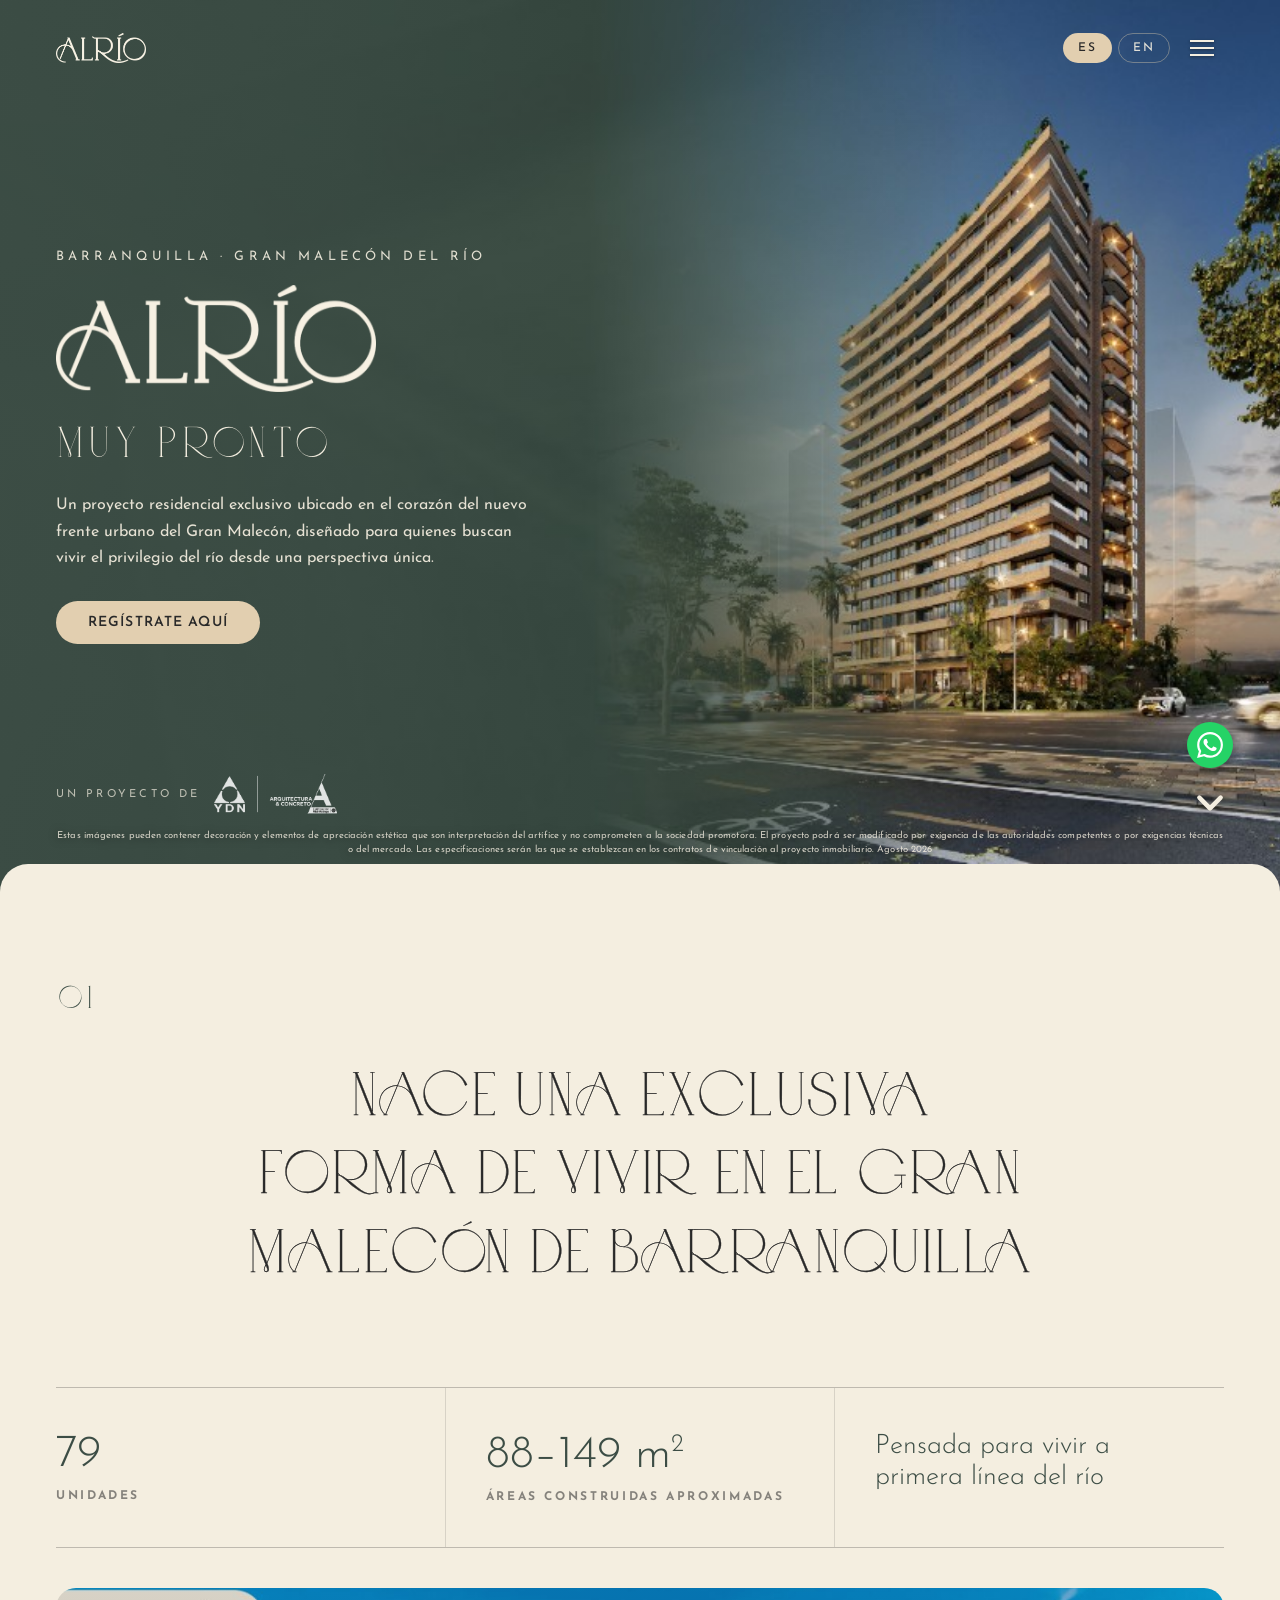
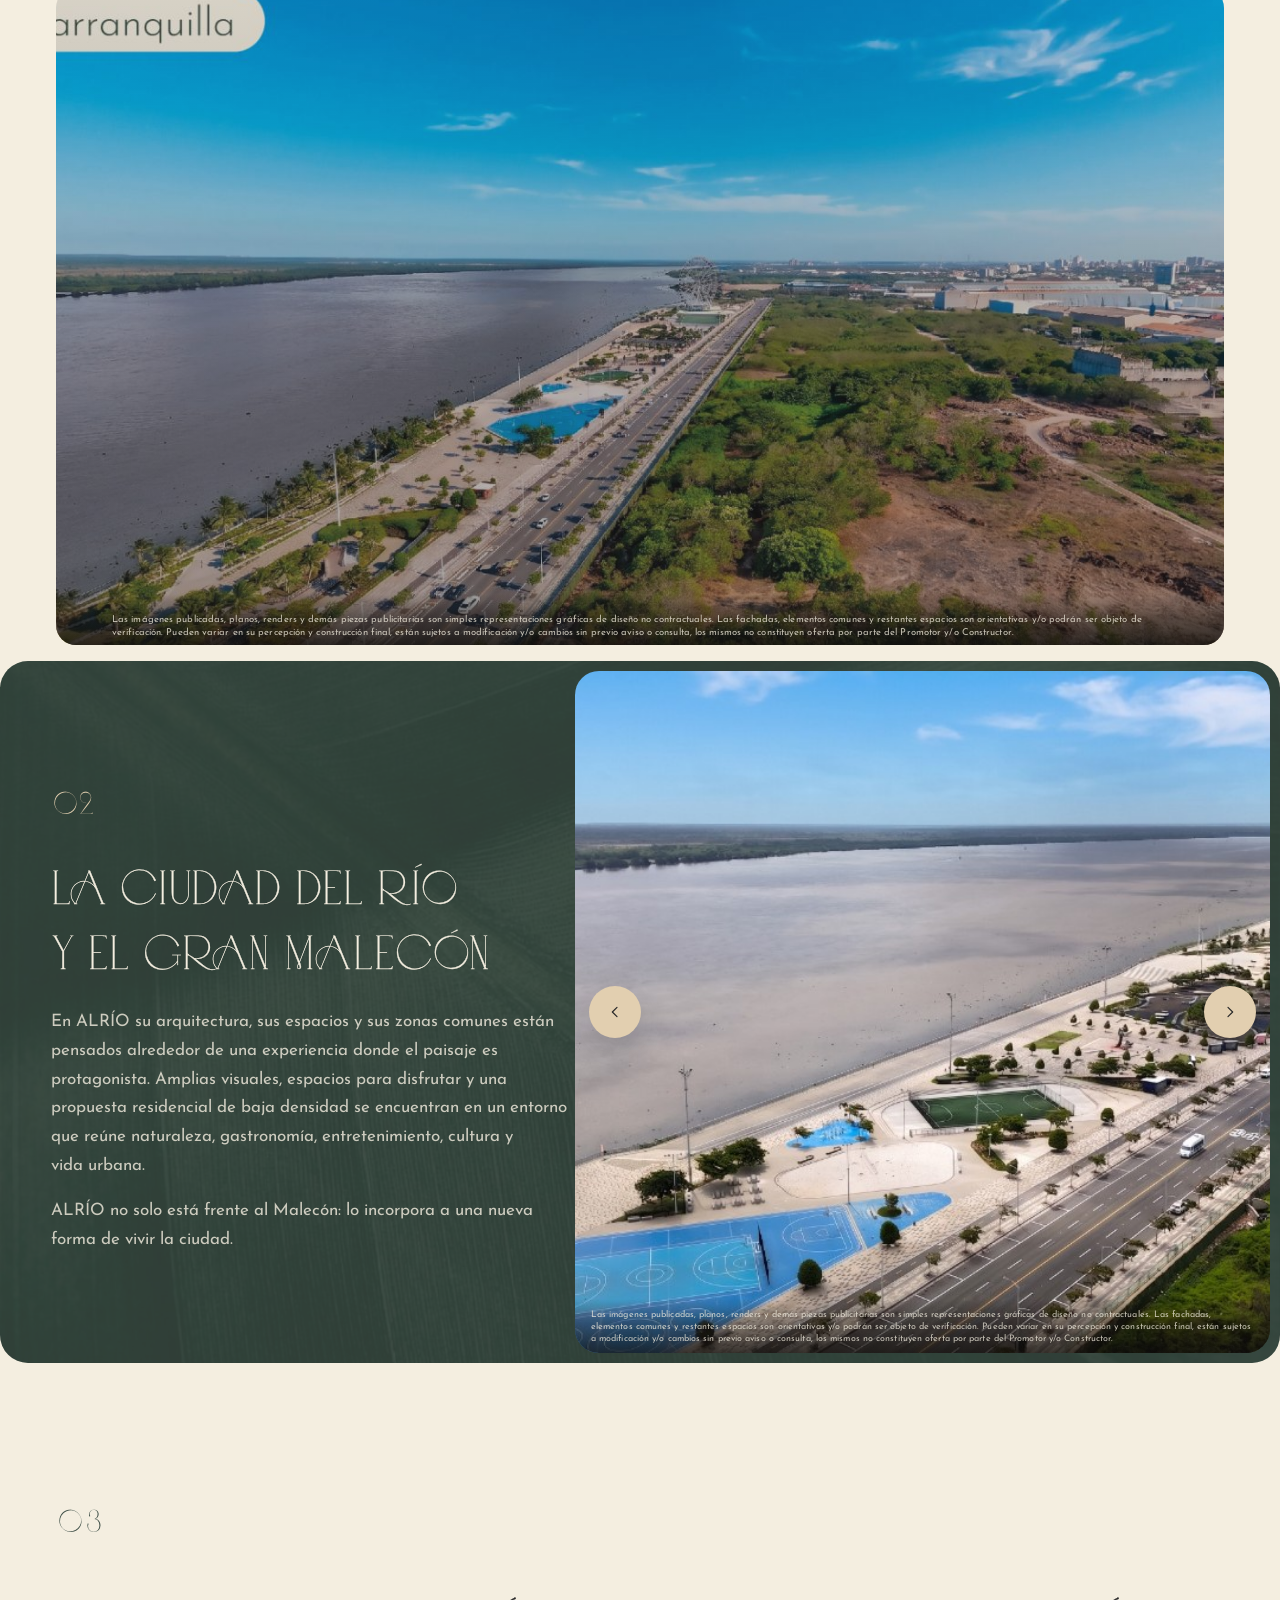
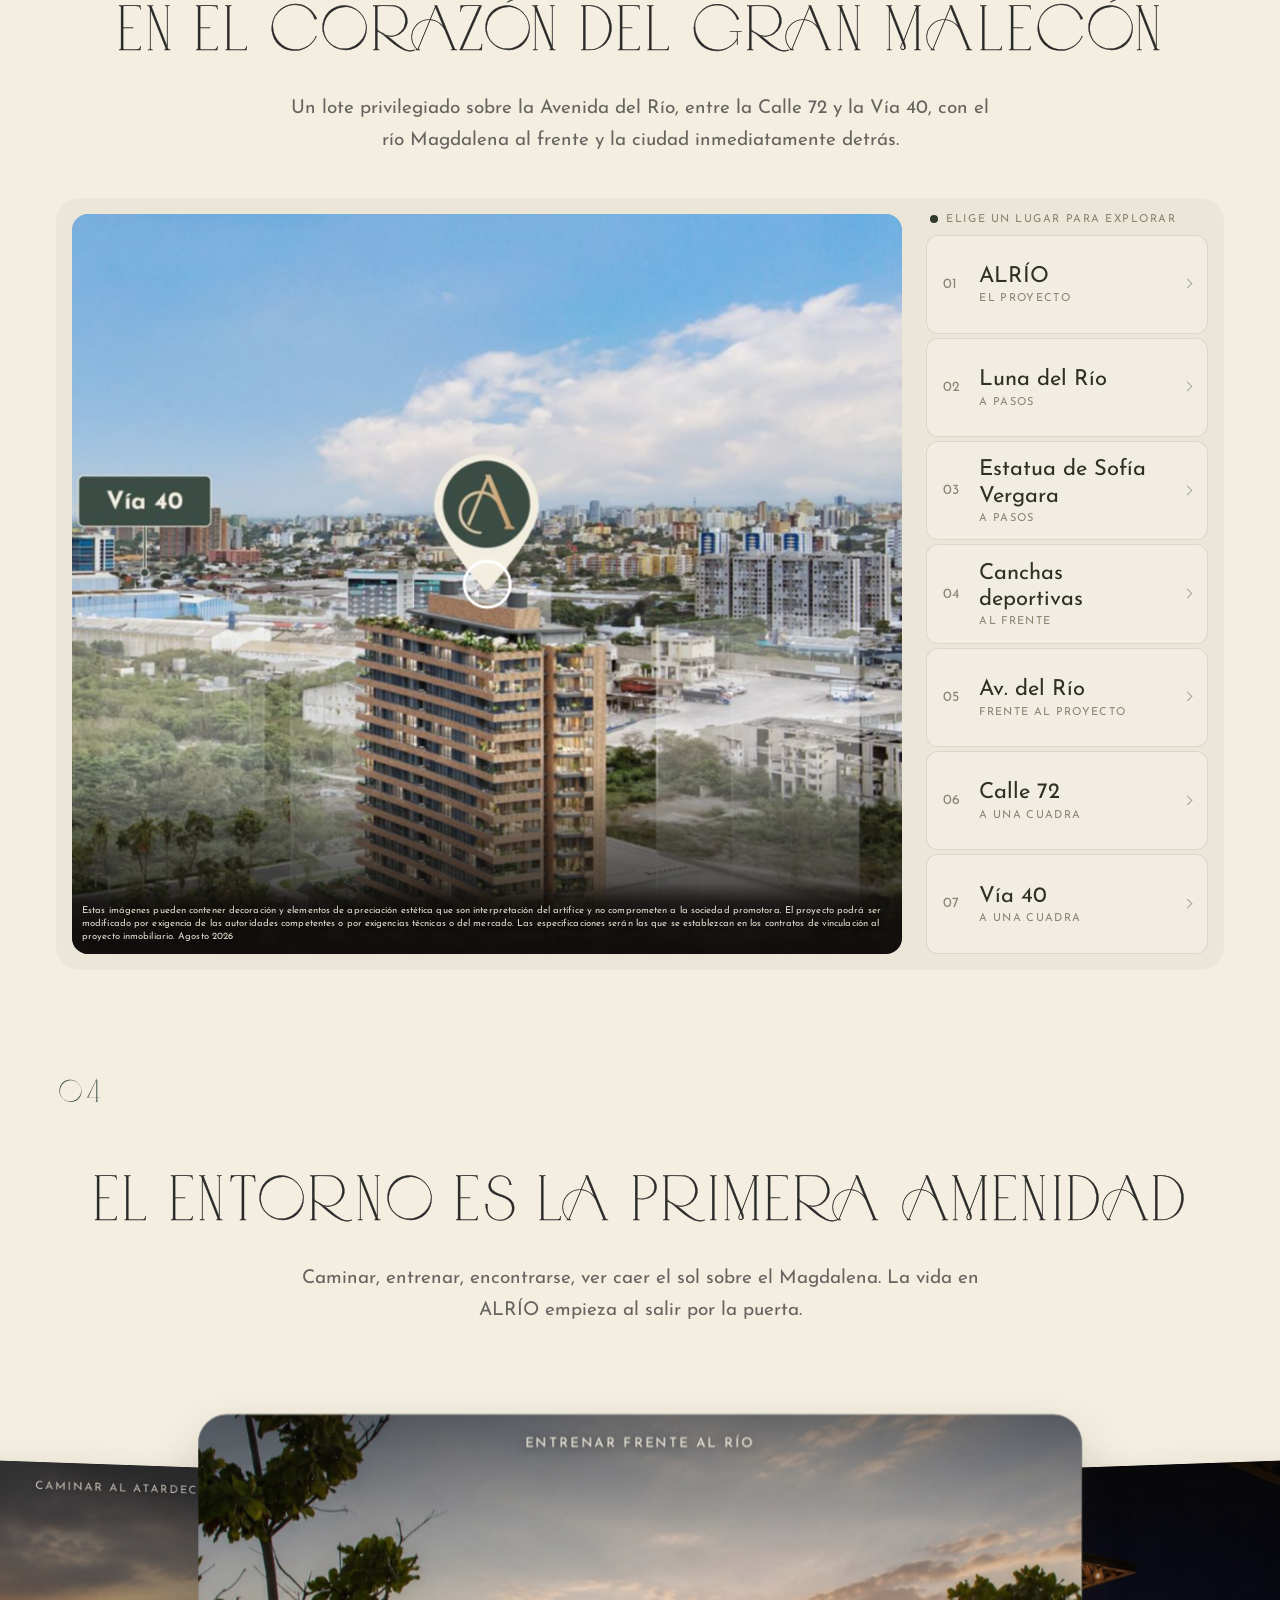
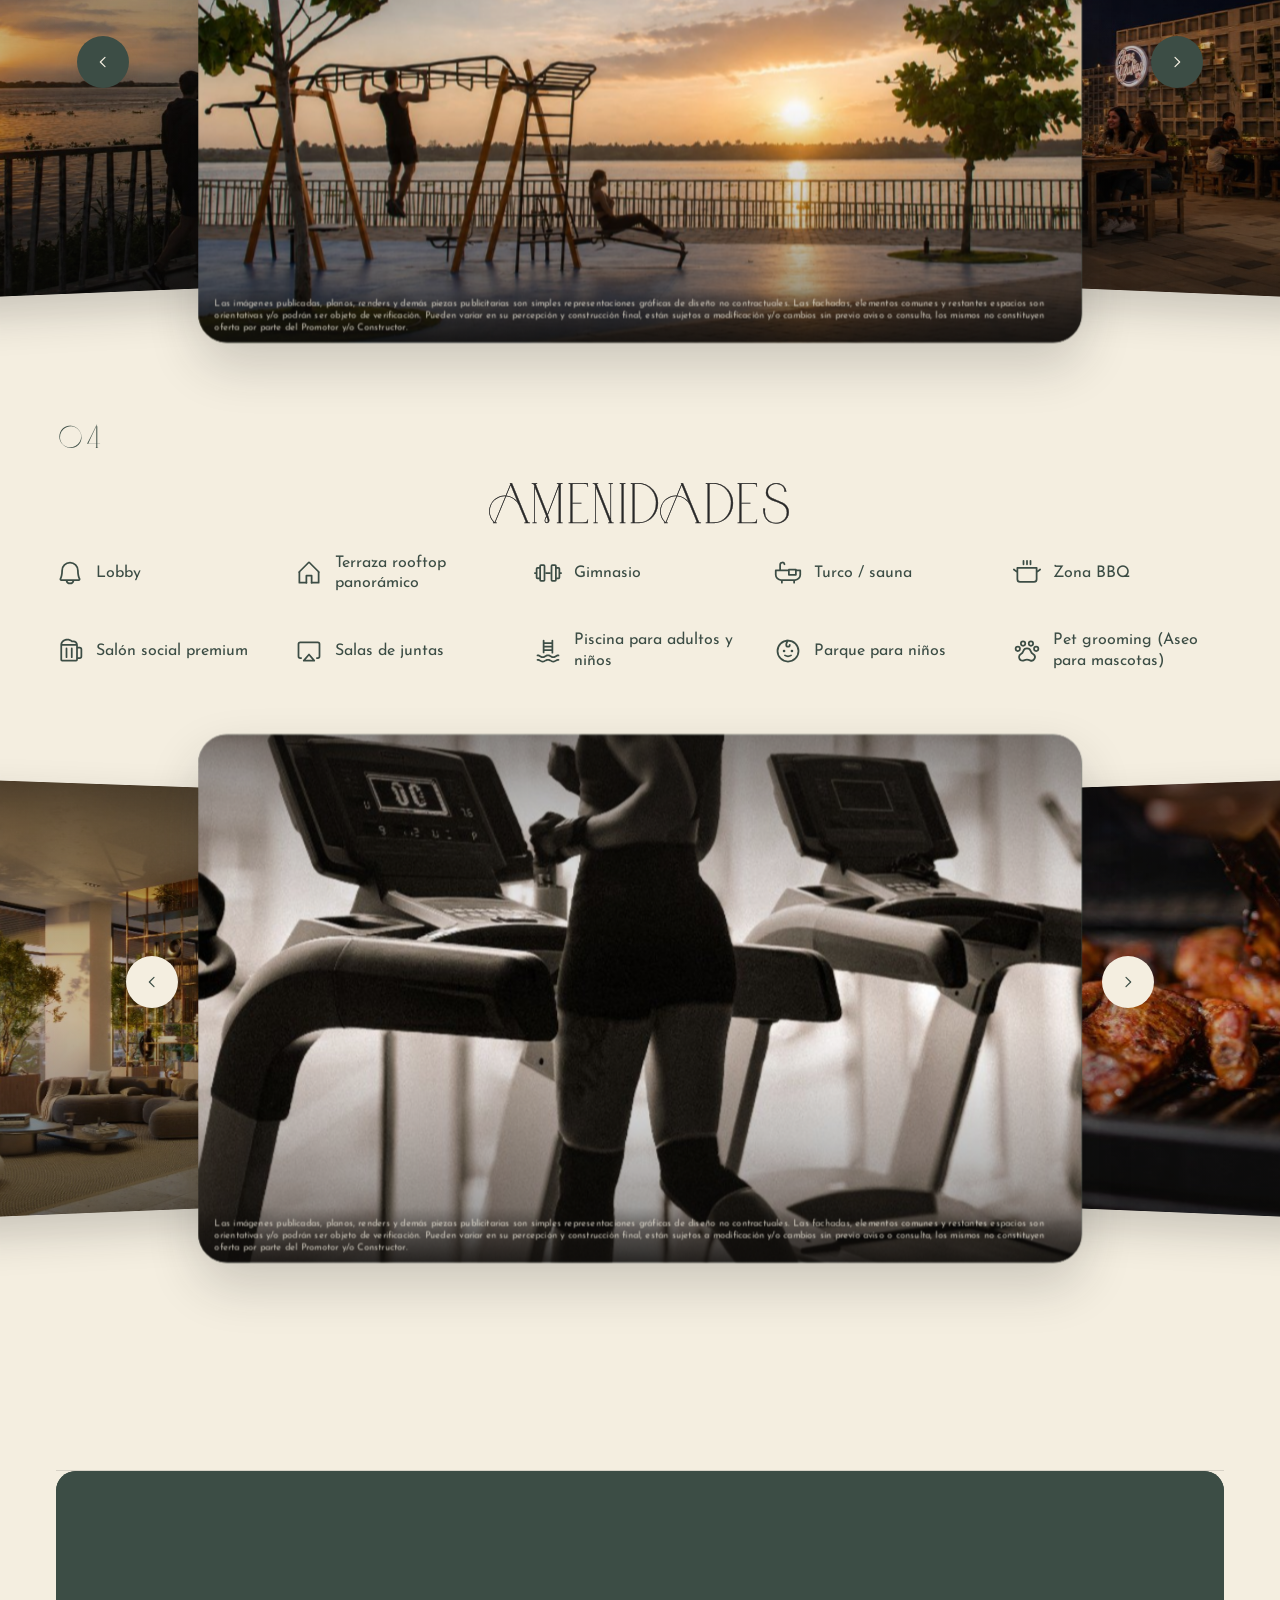
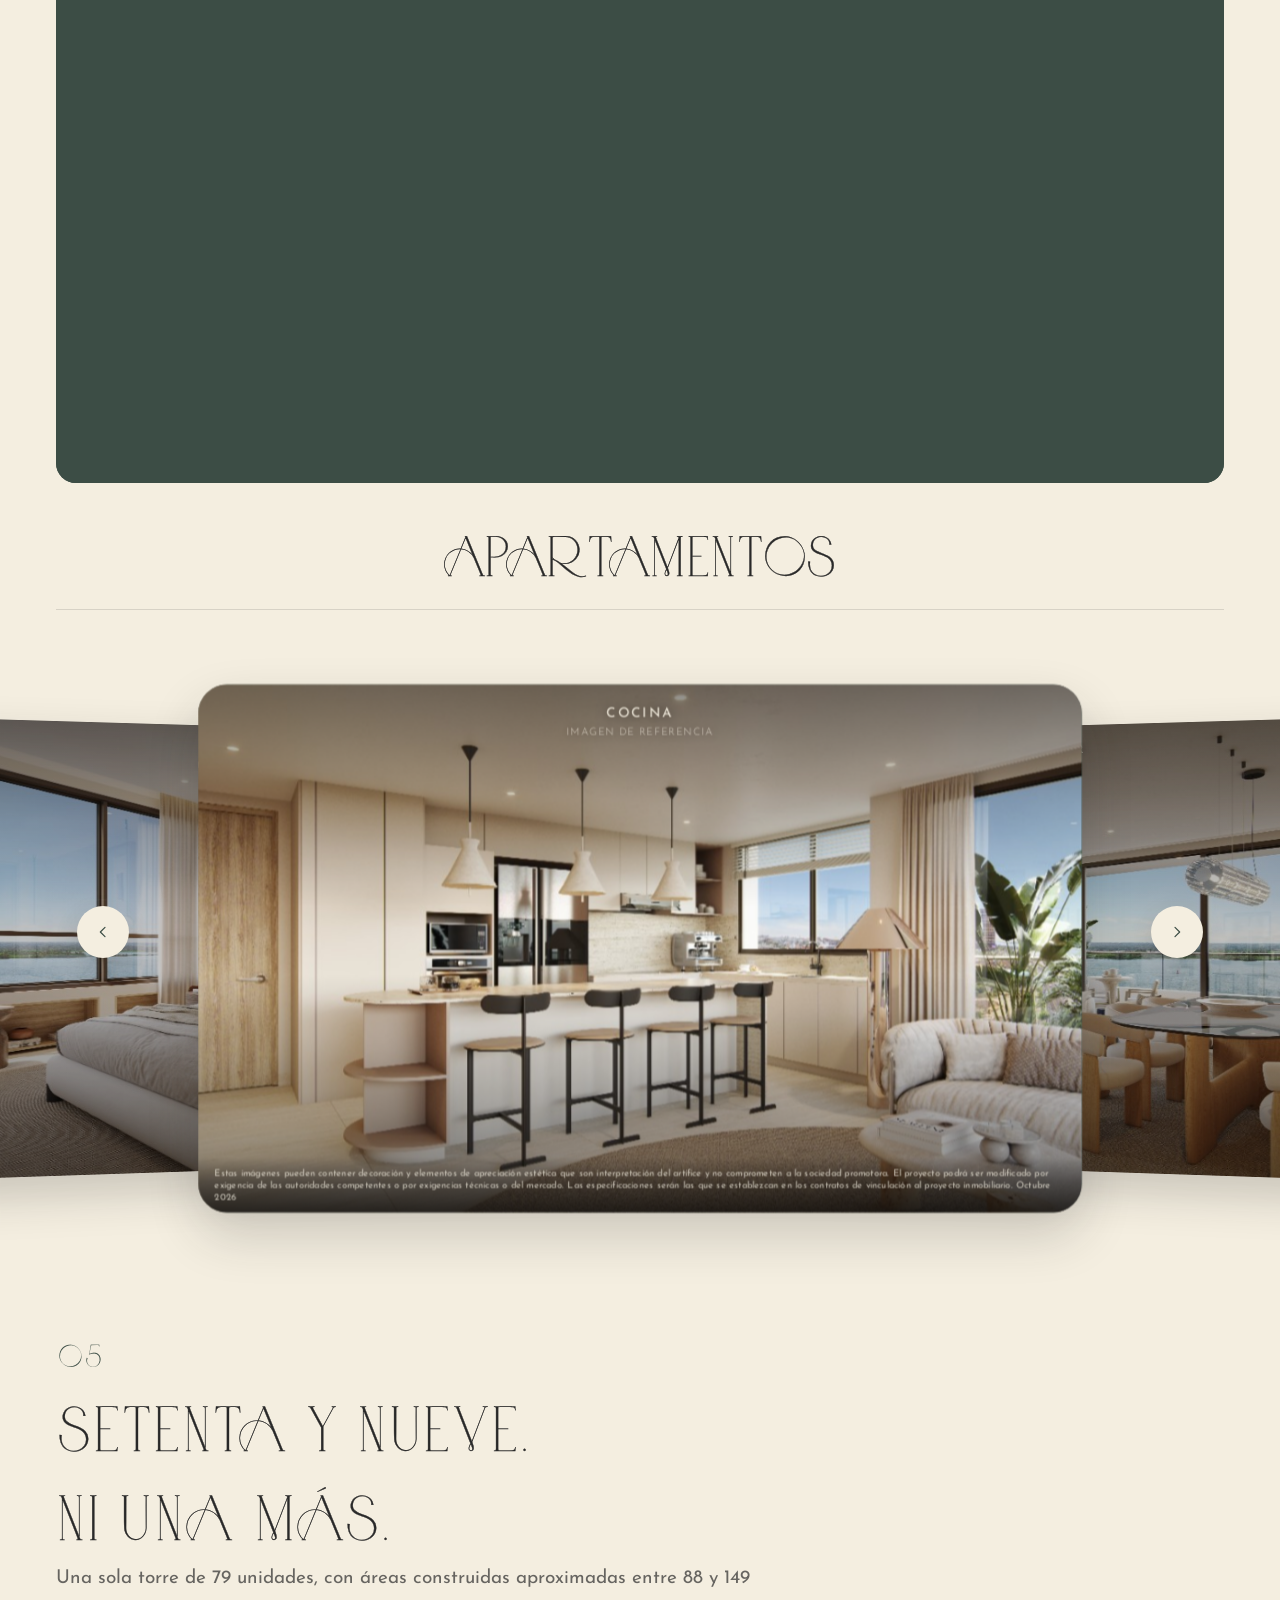
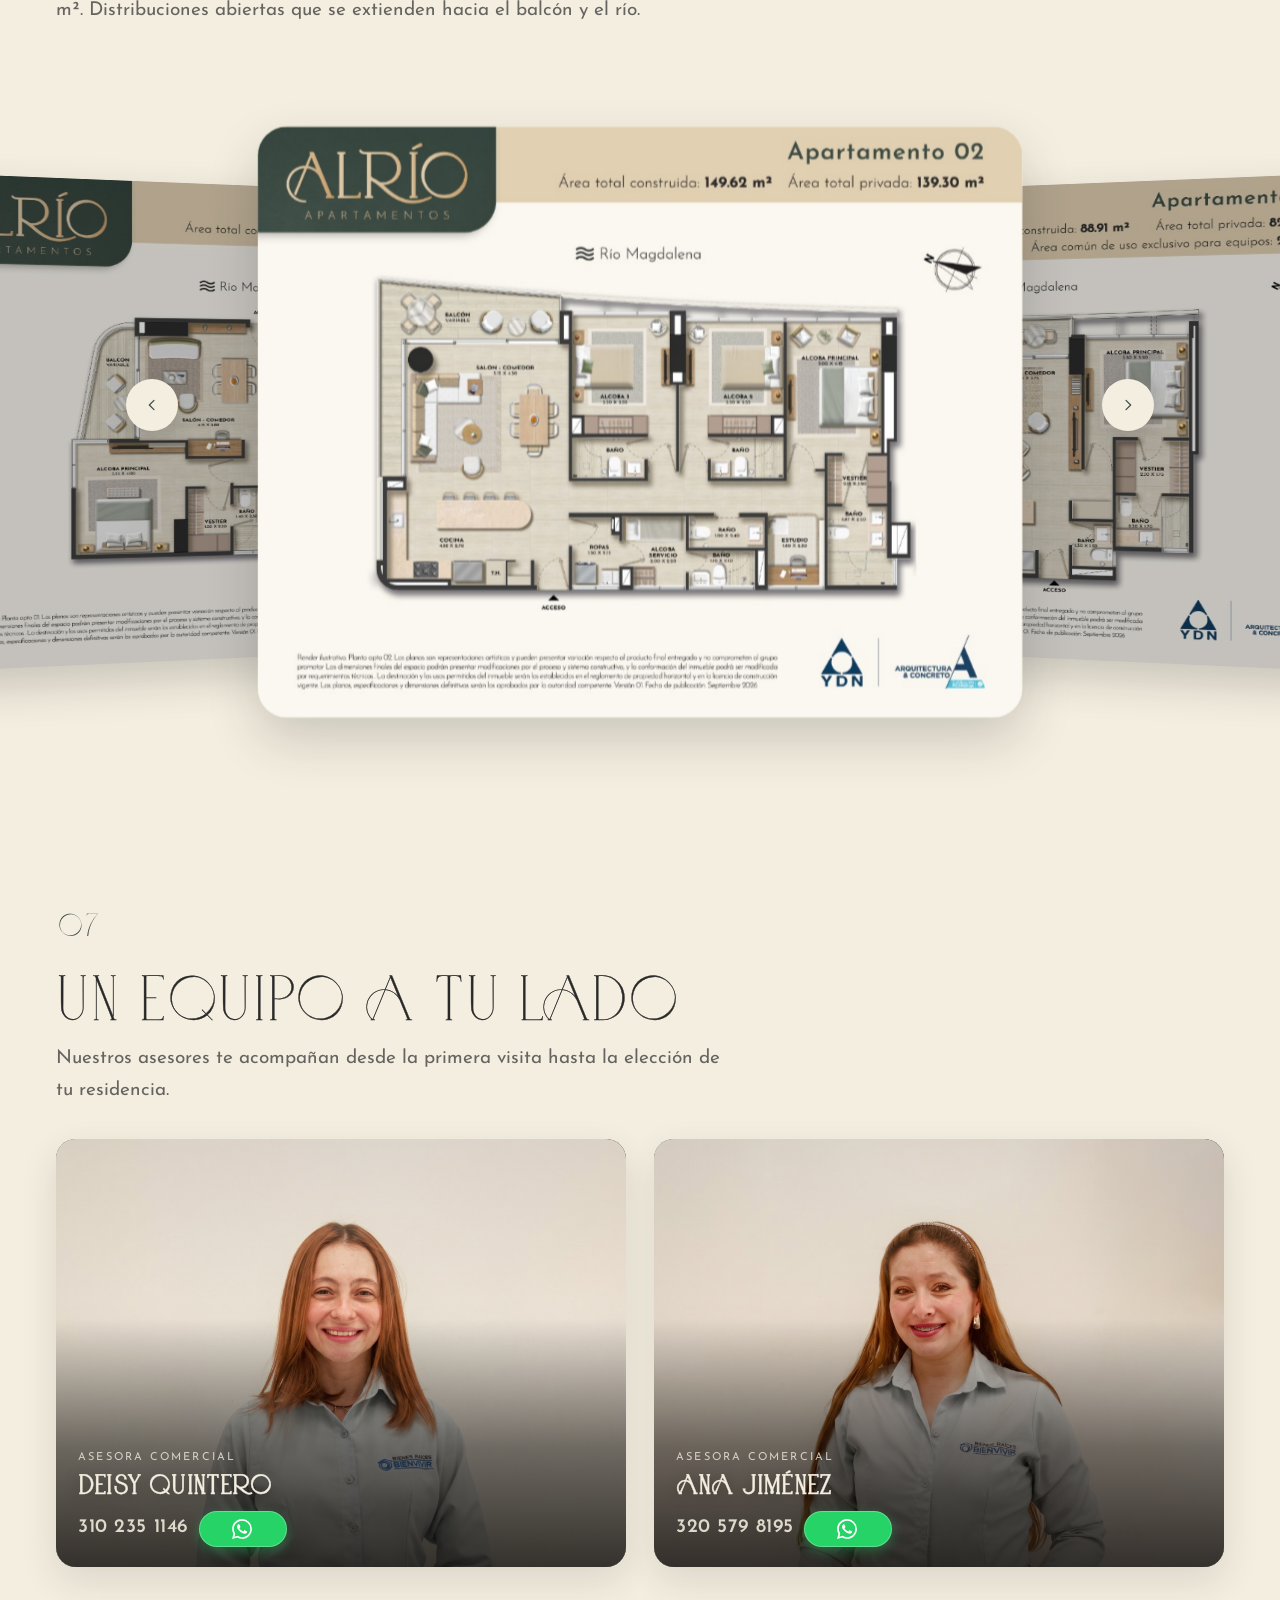
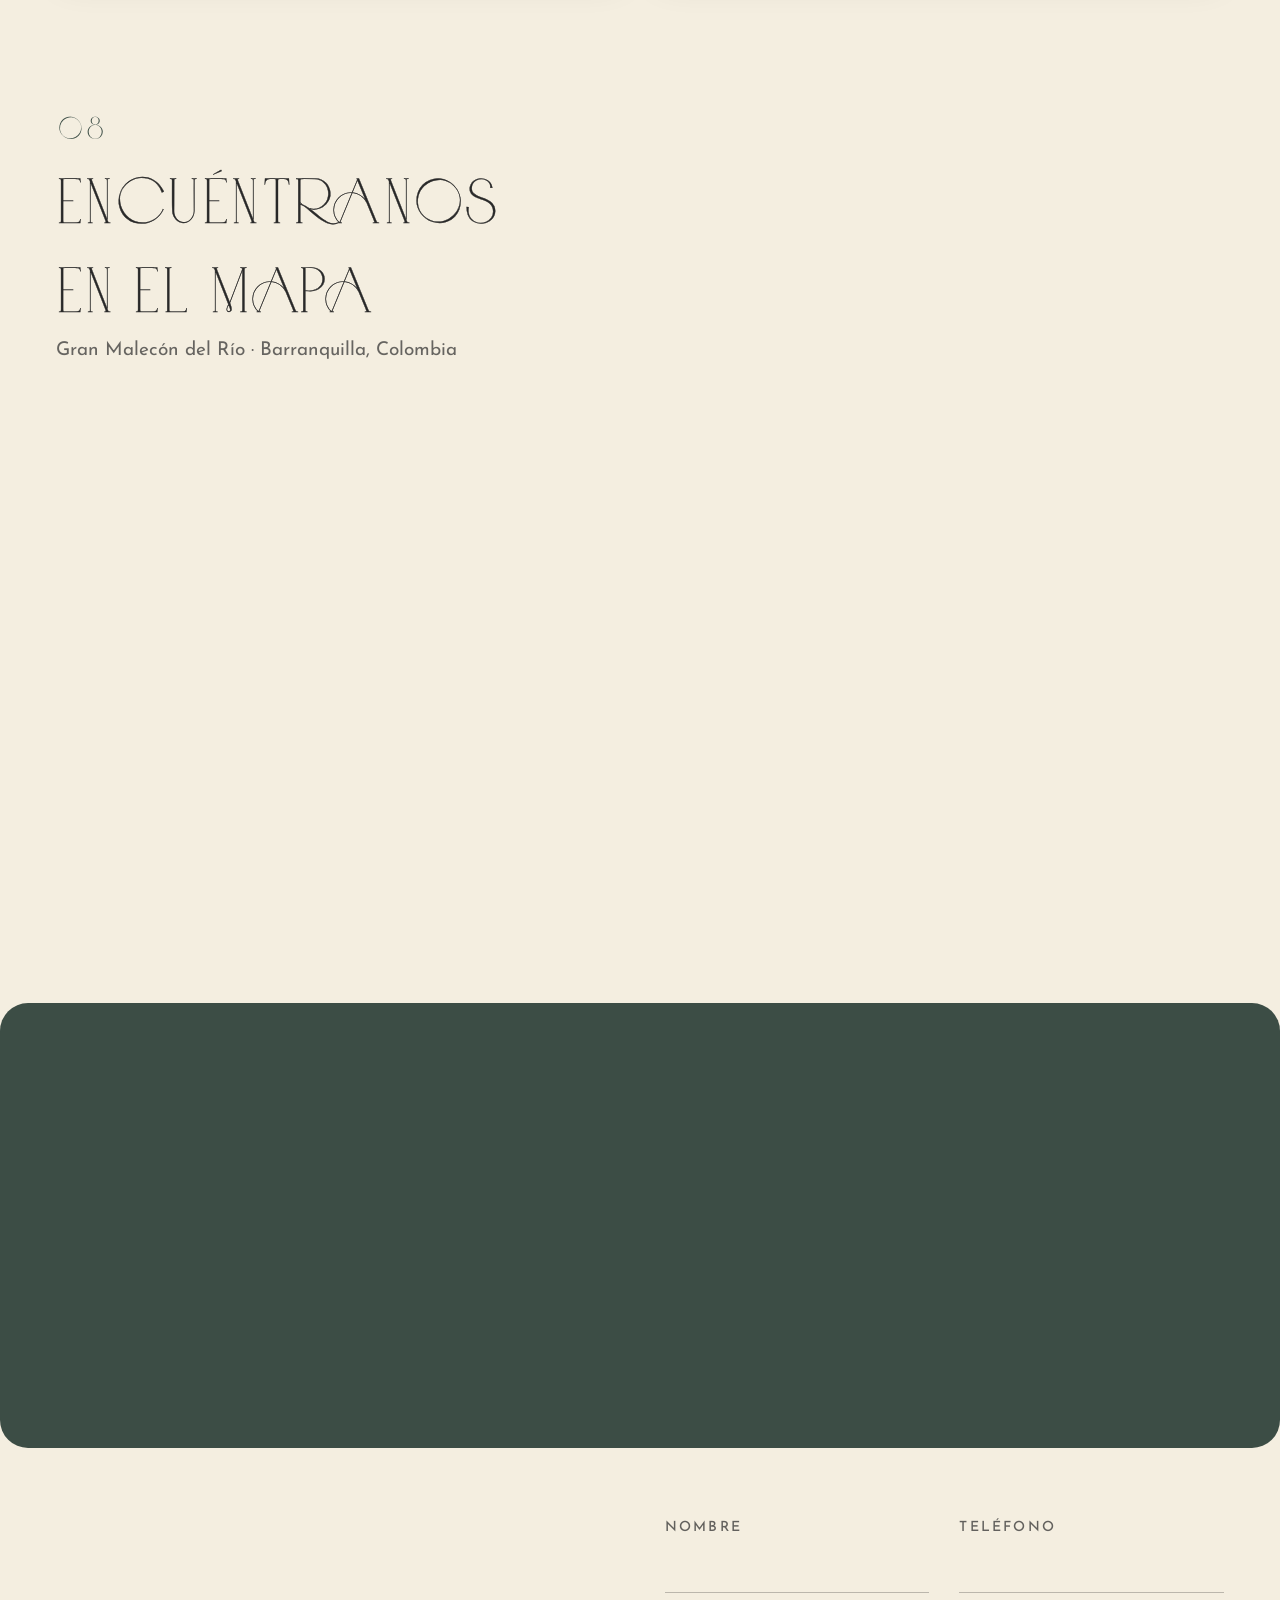
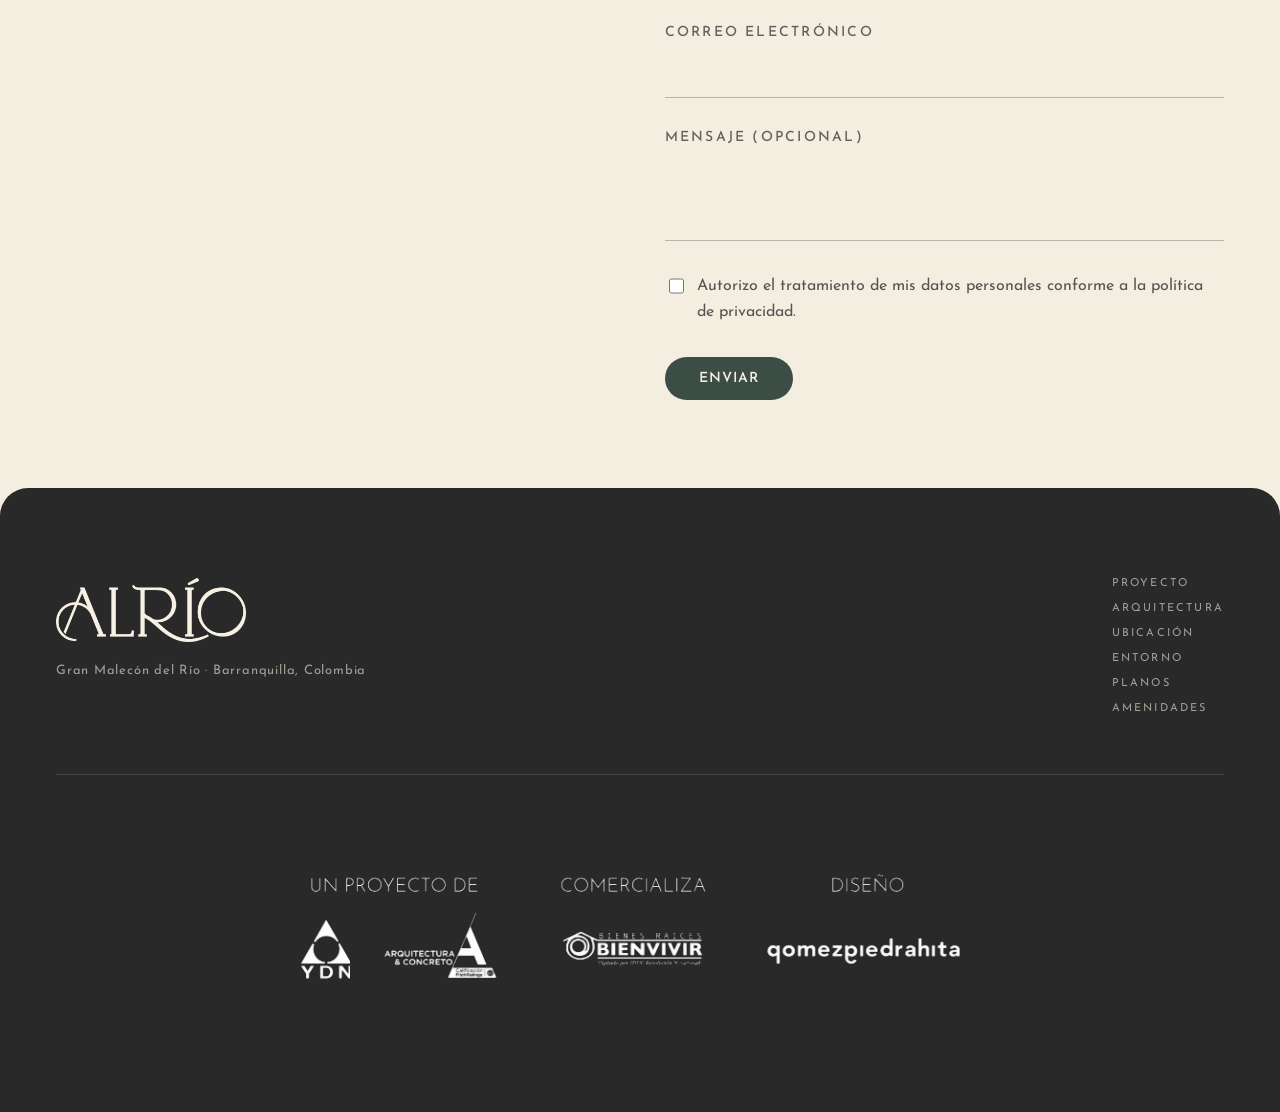
==== index.html @ 9eedd4e2 "ajustes 28.3" ====
<!DOCTYPE html>
<html lang="es">
<head>
  <meta charset="utf-8">
  <meta name="viewport" content="width=device-width, initial-scale=1">
  <title>ALRÍO — Gran Malecón del Río, Barranquilla</title>
  <meta name="description" content="ALRÍO — proyecto residencial exclusivo frente al Gran Malecón del Río, Barranquilla. 79 unidades entre 88 y 149 m².">
  <link rel="icon" href="assets/favicon.png">
  <link rel="preload" as="image" href="assets/ext-hero-pc.jpg" media="(min-width: 681px)" fetchpriority="high">
  <link rel="preload" as="image" href="assets/ext-hero.jpg" media="(max-width: 680px)" fetchpriority="high">
  <link rel="preconnect" href="https://fonts.googleapis.com">
  <link rel="preconnect" href="https://fonts.gstatic.com" crossorigin>
  <link rel="stylesheet" href="https://fonts.googleapis.com/css2?family=Josefin+Sans:ital,wght@0,300;0,400;0,500;0,600;0,700;1,300&display=swap">
  <link rel="stylesheet" href="css/base.css">
  <link rel="stylesheet" href="css/nav.css">
  <link rel="stylesheet" href="css/hero.css">
  <link rel="stylesheet" href="css/sections.css">
  <link rel="stylesheet" href="css/footer.css">
  <link rel="stylesheet" href="css/extras.css">
  <link rel="stylesheet" href="css/responsive.css">
  <link rel="stylesheet" href="css/ubicacion.css">
</head>
<body class="alrio" data-lang="es">

<a class="al-skip" href="#proyecto">Ir al contenido</a>

<header class="al-nav" id="al-nav">
	<a class="al-brand" href="#top" aria-label="ALRÍO">
		<img class="al-logo-light" src="assets/logo-bone.png" alt="ALRÍO">
		<img class="al-logo-dark" src="assets/logo-green.png" alt="">
	</a>

	<nav class="al-navlinks" aria-label="Navegación principal">
		<a href="#proyecto" data-en="Project">Proyecto</a>
		<a href="#arquitectura" data-en="Architecture">Arquitectura</a>
		<a href="#ubicacion" data-en="Location">Ubicación</a>
		<a href="#entorno" data-en="Lifestyle">Entorno</a>
		<a href="#planos" data-en="Floor plans">Planos</a>
		<a href="#amenidades" data-en="Amenities">Amenidades</a>
		<a href="#asesores" data-en="Advisors">Asesores</a>
		<a href="#contacto" data-en="Contact us">Contáctanos</a>
	</nav>

	<div class="al-lang" id="al-lang">
		<button type="button" class="al-lang-btn" id="al-lang-btn" aria-label="Idioma" aria-expanded="false" aria-haspopup="true">
			<svg viewBox="0 0 24 24" fill="currentColor" aria-hidden="true">
				<path d="M12.87 15.07 10.33 12.56l.03-.03A17.52 17.52 0 0 0 14.07 6H17V4h-7V2H8v2H1v2h11.17C11.5 7.92 10.44 9.75 9 11.35 8.07 10.32 7.3 9.19 6.69 8h-2c.73 1.63 1.73 3.17 2.98 4.56l-5.09 5.02L4 19l5-5 3.11 3.11.76-2.04ZM18.5 10h-2L12 22h2l1.12-3h4.75L21 22h2l-4.5-12Zm-2.62 7 1.62-4.33L19.12 17h-3.24Z"/>
			</svg>
		</button>
		<div class="al-lang-menu" role="menu">
			<button type="button" class="al-pill" data-lang="es" role="menuitem">ES</button>
			<button type="button" class="al-pill" data-lang="en" role="menuitem">EN</button>
		</div>
	</div>

	<button type="button" class="al-burger" id="al-burger" aria-label="Menú" aria-expanded="false">
		<span></span><span></span><span></span>
	</button>
</header>
<button type="button" class="al-nav-peek" id="al-nav-peek" aria-label="Mostrar barra">
	<svg viewBox="0 0 24 24" fill="none" stroke="currentColor" stroke-width="1.7" stroke-linecap="round" stroke-linejoin="round" aria-hidden="true">
		<path d="M2 12s3.6-7 10-7 10 7 10 7-3.6 7-10 7S2 12 2 12Z"/>
		<circle cx="12" cy="12" r="3"/>
	</svg>
</button>

<div class="al-drawer" id="al-drawer">
	<div class="al-drawer-top">
		<img src="assets/logo-bone.png" alt="ALRÍO">
		<button type="button" class="al-drawer-close" id="al-drawer-close" aria-label="Cerrar">&times;</button>
	</div>
	<nav aria-label="Navegación móvil">
		<a href="#proyecto" data-en="Project">Proyecto</a>
		<a href="#arquitectura" data-en="Architecture">Arquitectura</a>
		<a href="#ubicacion" data-en="Location">Ubicación</a>
		<a href="#entorno" data-en="Lifestyle">Entorno</a>
		<a href="#planos" data-en="Floor plans">Planos</a>
		<a href="#amenidades" data-en="Amenities">Amenidades</a>
		<a href="#asesores" data-en="Advisors">Asesores</a>
		<a href="#contacto" data-en="Contact">Contacto</a>
	</nav>
	<div class="al-drawer-foot">
		<span data-en="A project by">Un proyecto de</span>
		<img src="assets/partners-neg.png" alt="YDN · Arquitectura &amp; Concreto">
	</div>
</div>

<!-- PORTADA (la otra versión está en lanzamiento.html — portada de lanzamiento) -->
<!-- PORTADA · PRE-LANZAMIENTO -->
<section class="al-hero" id="top">
	<img class="al-hero-img al-hero-img--pc" src="assets/ext-hero-pc.jpg" alt="ALRÍO — render del proyecto" width="2560" height="1440" fetchpriority="high" decoding="sync">
	<img class="al-hero-img al-hero-img--mob" src="assets/ext-hero.jpg" alt="ALRÍO — render del proyecto" width="2048" height="2560" decoding="async">
	<div class="al-hero-veil"></div>
	<div class="al-hero-in">
		<div class="al-hero-body">
			<span class="al-kicker" data-en="Barranquilla · Gran Malecón del Río">Barranquilla · Gran Malecón del Río</span>
			<img class="al-hero-logo" src="assets/logo-bone.png" alt="ALRÍO">
			<h1 data-en="Coming soon">Muy pronto</h1>
			<p data-en="An exclusive residential project at the heart of the Gran Malecón's new urban waterfront, designed for those who seek to live the privilege of the river from a unique perspective.">Un proyecto residencial exclusivo ubicado en el corazón del nuevo frente urbano del Gran Malecón, diseñado para quienes buscan vivir el privilegio del río desde una perspectiva única.</p>
			<div class="al-btn-row">
				<a class="al-btn" href="https://share.hsforms.com/1Gtbn-f_0RCiwjNTR8z41AA560hs" target="_blank" rel="noopener" data-en="Register here">Regístrate aquí</a>
			</div>
		</div>
		<div class="al-hero-foot">
			<div class="al-by">
				<span data-en="A project by">Un proyecto de</span>
				<img src="assets/partners-neg.png" alt="YDN · Arquitectura &amp; Concreto">
			</div>
			<a class="al-scroll-hint" href="#proyecto" aria-label="Desliza">
				<svg class="al-scroll-chevs" viewBox="0 0 32 20" aria-hidden="true">
					<path d="M6 5 L16 15 L26 5"/>
				</svg>
			</a>
		</div>
	</div>
</section>

<!-- 01 · EL PROYECTO -->
<section class="al-sec" id="proyecto">
	<div class="al-wrap">
		<div class="al-proj-head" data-reveal>
			<div class="al-eyebrow">
				<span class="al-num">01</span>
				<span class="al-lbl" data-en="The project">El proyecto</span>
			</div>
			<h2 class="al-h2 al-h2-proj" data-en="A new exclusive way of living is born on Barranquilla's Gran Malecón">Nace una exclusiva forma de vivir en el Gran Malecón de Barranquilla</h2>
		</div>

		<div class="al-stats" data-reveal>
			<div>
				<span class="al-stat-n">79</span>
				<span class="al-stat-l" data-en="Residences only">Unidades</span>
			</div>
			<div>
				<span class="al-stat-n">88–149 m<sup>2</sup></span>
				<span class="al-stat-l" data-en="Approximate built areas">Áreas construidas aproximadas</span>
			</div>
			<div>
				<span class="al-stat-n al-stat-phrase" data-en="Designed to live on the riverfront">Pensada para vivir a primera línea del río</span>
			</div>
		</div>
	</div>
</section>

<!-- BANDA · AÉREA -->
<section class="al-bleed" data-reveal>
	<video class="al-bleed-video" autoplay muted loop playsinline preload="auto" poster="assets/malecon-aerial.jpg">
		<source src="assets/atardecer.mp4" type="video/mp4">
	</video>
	<div class="al-bleed-veil"></div>
</section>
 
<!-- 02 · ARQUITECTURA -->
<section class="al-sec al-sec-green al-sec-leaf" id="arquitectura">
	<img class="al-bg" loading="lazy" src="assets/leaf.jpg" alt="" aria-hidden="true">
	<div class="al-wrap al-arch">
		<div class="al-col" data-reveal>
			<div class="al-eyebrow">
				<span class="al-num">02</span>
				<span class="al-lbl" data-en="Architecture">Arquitectura</span>
			</div>
			<h2 class="al-h2 al-h2-upper" data-en="The river city and the Gran Malecón">La ciudad del río y el Gran Malecón</h2>
			<div class="al-copy">
				<p class="al-p" data-en="At ALRÍO, its architecture, spaces and common areas are conceived around an experience where the landscape takes center stage. Broad views, spaces to enjoy and a low-density residential proposal come together in a setting that brings together nature, gastronomy, entertainment, culture and urban life.">En ALRÍO su arquitectura, sus espacios y sus zonas comunes están pensados alrededor de una experiencia donde el paisaje es protagonista. Amplias visuales, espacios para disfrutar y una propuesta residencial de baja densidad se encuentran en un entorno que reúne naturaleza, gastronomía, entretenimiento, cultura y vida urbana.</p>
				<p class="al-p" data-en="ALRÍO is not only facing the Malecón: it incorporates it into a new way of living the city.">ALRÍO no solo está frente al Malecón: lo incorpora a una nueva forma de vivir la ciudad.</p>
			</div>
		</div>
		<div class="al-arch-carousel" data-arch-slide data-reveal>
			<div class="al-arch-stage">
				<figure class="is-on" data-lb="assets/EXT_01_R4.jpg.jpeg" data-legal="building">
					<img loading="lazy" src="assets/EXT_01_R4.jpg.jpeg" alt="Exterior ALRÍO">
				</figure>
				<figure data-lb="assets/malecon-aerea-dia.jpg" data-legal="entorno">
					<img loading="lazy" src="assets/malecon-aerea-dia.jpg" alt="Vista aérea del Gran Malecón">
				</figure>
				<figure data-lb="assets/malecon-noche.jpg" data-legal="entorno">
					<img loading="lazy" src="assets/malecon-noche.jpg" alt="Gran Malecón de noche">
				</figure>
				<figure data-lb="assets/life-dining.jpg" data-legal="entorno">
					<img loading="lazy" src="assets/life-dining.jpg" alt="Gastronomía en el Malecón">
				</figure>
			</div>
			<button type="button" class="al-cover-nav al-cover-prev" aria-label="Anterior">
				<svg viewBox="0 0 24 24" aria-hidden="true"><path d="M15 5 L8 12 L15 19" fill="none" stroke="currentColor" stroke-width="1.8" stroke-linecap="round" stroke-linejoin="round"/></svg>
			</button>
			<button type="button" class="al-cover-nav al-cover-next" aria-label="Siguiente">
				<svg viewBox="0 0 24 24" aria-hidden="true"><path d="M9 5 L16 12 L9 19" fill="none" stroke="currentColor" stroke-width="1.8" stroke-linecap="round" stroke-linejoin="round"/></svg>
			</button>
		</div>
	</div>
</section>

<!-- 03 · UBICACIÓN -->
<section class="al-sec" id="ubicacion">
	<div class="al-wrap">
		<div class="al-duo al-duo-end" data-reveal>
			<div class="al-col">
				<div class="al-eyebrow">
					<span class="al-num">03</span>
					<span class="al-lbl" data-en="Location">Ubicación</span>
				</div>
				<h2 class="al-h2 al-h2-serif" data-en="At the heart of the Gran Malecón">En el corazón del Gran Malecón</h2>
			</div>
			<p class="al-p al-p-muted" data-en="A privileged lot on Avenida del Río, between Calle 72 and Vía 40, with the Magdalena river directly in front and the city immediately behind.">Un lote privilegiado sobre la Avenida del Río, entre la Calle 72 y la Vía 40, con el río Magdalena al frente y la ciudad inmediatamente detrás.</p>
		</div>
		<section class="ubic" aria-label="Qué hay cerca del proyecto">
			<div class="ubic__visor" id="visor">
				<div class="ubic__capa" id="capa">
					<img id="foto" src="assets/ubicacion-alrio.jpg" alt="Vista aérea del proyecto ALRÍO y su entorno">
					<div class="ubic__halo" id="halo"></div>
				</div>
			</div>
			<div class="ubic__nav">
				<button class="ubic__flecha" id="prev" aria-label="Lugar anterior">&#8249;</button>
				<div class="ubic__centro" id="centro" aria-live="polite">
					<p class="ubic__nombre" id="nombre"></p>
					<span class="ubic__dist" id="dist"></span>
				</div>
				<button class="ubic__flecha" id="next" aria-label="Lugar siguiente">&#8250;</button>
			</div>
			<div class="ubic__puntos" id="puntos"></div>
			<div class="ubic__side">
				<p class="ubic__hint" data-en="Click a place to explore">Elige un lugar para explorar</p>
				<ul class="ubic__lista" id="lista"></ul>
			</div>
		</section>
	</div>
</section>

<!-- 04 · ENTORNO -->
<section id="entorno" style="padding-bottom: 8px;">
	<div class="al-sec" style="padding-bottom: 28px;">
		<div class="al-wrap al-duo al-duo-end" data-reveal>
			<div class="al-col">
				<div class="al-eyebrow">
					<span class="al-num">04</span>
					<span class="al-lbl" data-en="Lifestyle">Entorno</span>
				</div>
				<h2 class="al-h2 al-h2-serif" data-en="The surroundings are the first amenity">El entorno es la primera amenidad</h2>
			</div>
			<p class="al-p al-p-muted" data-en="Walking, training, meeting, watching the sun set over the Magdalena. Life at ALRÍO begins the moment you step outside.">Caminar, entrenar, encontrarse, ver caer el sol sobre el Magdalena. La vida en ALRÍO empieza al salir por la puerta.</p>
		</div>
	</div>
	<div class="al-wrap">
		<div class="al-cover al-cover-life" data-coverflow>
			<button type="button" class="al-cover-nav al-cover-prev" aria-label="Anterior">
				<svg viewBox="0 0 24 24" aria-hidden="true"><path d="M15 5 L8 12 L15 19" fill="none" stroke="currentColor" stroke-width="1.8" stroke-linecap="round" stroke-linejoin="round"/></svg>
			</button>
			<div class="al-cover-stage">
				<figure class="al-cover-card" data-lb="assets/life-walk.jpg">
					<img loading="lazy" src="assets/life-walk.jpg" alt="">
					<figcaption>
						<span class="al-cover-name" data-en="Sunset walk · Gran Malecón">Caminar al atardecer · Gran Malecón</span>
						<span class="al-cover-ref" data-en="Reference image">Imagen de referencia</span>
					</figcaption>
				</figure>
				<figure class="al-cover-card" data-lb="assets/life-gym.jpg">
					<img loading="lazy" src="assets/life-gym.jpg" alt="">
					<figcaption>
						<span class="al-cover-name" data-en="Training facing the river">Entrenar frente al río</span>
						<span class="al-cover-ref" data-en="Reference image">Imagen de referencia</span>
					</figcaption>
				</figure>
				<figure class="al-cover-card" data-lb="assets/life-dining.jpg">
					<img loading="lazy" src="assets/life-dining.jpg" alt="">
					<figcaption>
						<span class="al-cover-name" data-en="Dining along the waterfront">Gastronomía a orillas del río</span>
						<span class="al-cover-ref" data-en="Reference image">Imagen de referencia</span>
					</figcaption>
				</figure>
				<figure class="al-cover-card" data-lb="assets/life-courts.jpg">
					<img loading="lazy" src="assets/life-courts.jpg" alt="">
					<figcaption>
						<span class="al-cover-name" data-en="Public sports courts">Canchas deportivas públicas</span>
						<span class="al-cover-ref" data-en="Reference image">Imagen de referencia</span>
					</figcaption>
				</figure>
				<figure class="al-cover-card" data-lb="assets/life-yoga.jpg">
					<img loading="lazy" src="assets/life-yoga.jpg" alt="">
					<figcaption>
						<span class="al-cover-name" data-en="Sunrise over the Magdalena">Amanecer sobre el Magdalena</span>
						<span class="al-cover-ref" data-en="Reference image">Imagen de referencia</span>
					</figcaption>
				</figure>
			</div>
			<button type="button" class="al-cover-nav al-cover-next" aria-label="Siguiente">
				<svg viewBox="0 0 24 24" aria-hidden="true"><path d="M9 5 L16 12 L9 19" fill="none" stroke="currentColor" stroke-width="1.8" stroke-linecap="round" stroke-linejoin="round"/></svg>
			</button>
		</div>
	</div>
</section>

<!-- 04 · AMENIDADES -->
<section class="al-sec al-sec-apart" id="amenidades">
	<div class="al-wrap">
		<div class="al-amen-sheet" data-reveal>
			<div class="al-eyebrow">
				<span class="al-num">04</span>
				<span class="al-lbl" data-en="Amenities">Amenidades</span>
			</div>
			<h2 class="al-h2 al-amen-title" data-en="Amenities">Amenidades</h2>
			<ul class="al-amen-grid">
				<li>
					<span class="al-amen-ico" aria-hidden="true">
						<svg class="al-ico al-ico-bell" viewBox="0 0 256 256" fill="currentColor">
							<g class="al-ico-shell">
								<path d="M221.8,175.94C216.25,166.38,208,139.33,208,104a80,80,0,1,0-160,0c0,35.34-8.26,62.38-13.81,71.94A16,16,0,0,0,48,200H208a16,16,0,0,0,13.8-24.06ZM48,184c7.7-13.24,16-43.92,16-80a64,64,0,1,1,128,0c0,36.05,8.28,66.73,16,80Z"/>
								<path class="al-ico-clapper" d="M88.81,200a40,40,0,0,0,78.38,0L150.62,200A24,24,0,0,1,105.38,200Z"/>
							</g>
						</svg>
					</span>
					<span data-en="Lobby">Lobby</span>
				</li>
				<li>
					<span class="al-amen-ico" aria-hidden="true">
						<svg class="al-ico al-ico-house" viewBox="0 0 256 256" fill="none" stroke="currentColor" stroke-width="16" stroke-linecap="round" stroke-linejoin="round">
							<path class="al-ico-roof" d="M216,120a8,8,0,0,0-2.34-5.66l-80-80a8,8,0,0,0-11.32,0l-80,80A8,8,0,0,0,40,120"/>
							<path d="M104,216h-64V120M152,216h64V120"/>
							<path class="al-ico-door" d="M104,216V152h48v64"/>
						</svg>
					</span>
					<span data-en="Panoramic rooftop terrace">Terraza rooftop panorámico</span>
				</li>
				<li>
					<span class="al-amen-ico" aria-hidden="true">
						<svg class="al-ico al-ico-barbell" viewBox="0 0 256 256" fill="currentColor">
							<path class="al-ico-plate al-ico-plate-l" fill-rule="evenodd" d="M88,48H64A16,16,0,0,0,48,64v8H32A16,16,0,0,0,16,88v32H8a8,8,0,0,0,0,16h8v32a16,16,0,0,0,16,16H48v8a16,16,0,0,0,16,16H88a16,16,0,0,0,16-16V64A16,16,0,0,0,88,48ZM32,88H48v80H32ZM64,64H88V192H64Z"/>
							<path class="al-ico-plate al-ico-plate-r" fill-rule="evenodd" d="M168,48h24a16,16,0,0,1,16,16v8h16a16,16,0,0,1,16,16v32h8a8,8,0,0,1,0,16h-8v32a16,16,0,0,1-16,16H208v8a16,16,0,0,1-16,16H168a16,16,0,0,1-16-16V64A16,16,0,0,1,168,48ZM224,88H208v80h16ZM192,64H168V192h24Z"/>
							<path class="al-ico-rod" d="M104,120C120,120,136,120,152,120L152,136C136,136,120,136,104,136Z"/>
						</svg>
					</span>
					<span data-en="Gym">Gimnasio</span>
				</li>
				<li>
					<span class="al-amen-ico" aria-hidden="true">
						<svg class="al-ico al-ico-bathtub" viewBox="0 0 256 256" fill="currentColor">
							<g class="al-ico-tub">
								<path d="M240,96H208a8,8,0,0,0-8-8H136a8,8,0,0,0-8,8H64V52A12,12,0,0,1,76,40a12.44,12.44,0,0,1,12.16,9.59,8,8,0,0,0,15.68-3.18A28.32,28.32,0,0,0,76,24,28,28,0,0,0,48,52V96H16a8,8,0,0,0-8,8v40a56.06,56.06,0,0,0,56,56v16a8,8,0,0,0,16,0V200h96v16a8,8,0,0,0,16,0V200a56.06,56.06,0,0,0,56-56V104A8,8,0,0,0,240,96Zm-48,8v32H144V104Zm40,40a40,40,0,0,1-40,40H64a40,40,0,0,1-40-40V112H128v32a8,8,0,0,0,8,8h64a8,8,0,0,0,8-8V112h24Z"/>
							</g>
							<g class="al-ico-drops" fill="none" stroke="currentColor" stroke-width="12" stroke-linecap="round">
								<path class="al-ico-drop al-ico-drop-a" d="M164,118 l0,7"/>
								<path class="al-ico-drop al-ico-drop-b" d="M148,122 l0,7"/>
								<path class="al-ico-drop al-ico-drop-c" d="M158,120 l0,7"/>
								<path class="al-ico-drop al-ico-drop-d" d="M142,124 l0,7"/>
							</g>
						</svg>
					</span>
					<span data-en="Turkish bath / sauna">Turco / sauna</span>
				</li>
				<li>
					<span class="al-amen-ico" aria-hidden="true">
						<svg class="al-ico al-ico-cook" viewBox="0 0 256 256" fill="currentColor">
							<g class="al-ico-steam">
								<path d="M88,48V16a8,8,0,0,1,16,0V48a8,8,0,0,1-16,0Zm40,8a8,8,0,0,0,8-8V16a8,8,0,0,0-16,0V48A8,8,0,0,0,128,56Zm32,0a8,8,0,0,0,8-8V16a8,8,0,0,0-16,0V48A8,8,0,0,0,160,56Z"/>
							</g>
							<g class="al-ico-pot">
								<path d="M252.8,102.4L224,124v60a32,32,0,0,1-32,32H64a32,32,0,0,1-32-32V124L3.2,102.4a8,8,0,0,1,9.6-12.8L32,104V80a8,8,0,0,1,8-8H216a8,8,0,0,1,8,8v24l19.2-14.4a8,8,0,0,1,9.6,12.8ZM208,88H48v96a16,16,0,0,0,16,16H192a16,16,0,0,0,16-16Z"/>
							</g>
						</svg>
					</span>
					<span data-en="BBQ area">Zona BBQ</span>
				</li>
				<li>
					<span class="al-amen-ico" aria-hidden="true">
						<svg class="al-ico al-ico-beer" viewBox="0 0 256 256" fill="currentColor">
							<g class="al-ico-cheers">
								<path d="M104,104v80a8,8,0,0,1-16,0V104a8,8,0,0,1,16,0Zm40-8a8,8,0,0,0-8,8v80a8,8,0,0,0,16,0V104A8,8,0,0,0,144,96Zm96,16v64a24,24,0,0,1-24,24H200v8a16,16,0,0,1-16,16H56a16,16,0,0,1-16-16V72c0-30.88,28.71-56,64-56,16.77,0,32.91,5.8,44.82,16H160a40,40,0,0,1,40,40V88h16A24,24,0,0,1,240,112ZM57,64H182.62A24,24,0,0,0,160,48H145.74a8,8,0,0,1-5.53-2.22C131.06,37,117.87,32,104,32,80.82,32,61.43,45.76,57,64ZM184,208V80H56V208H184Zm40-96a8,8,0,0,0-8-8H200v80h16a8,8,0,0,0,8-8Z"/>
								<circle class="al-ico-fizz al-ico-fizz-a" cx="72" cy="184" r="4"/>
								<circle class="al-ico-fizz al-ico-fizz-b" cx="120" cy="188" r="3.5"/>
								<circle class="al-ico-fizz al-ico-fizz-c" cx="168" cy="180" r="3.5"/>
								<circle class="al-ico-fizz al-ico-fizz-d" cx="96" cy="192" r="3"/>
							</g>
						</svg>
					</span>
					<span data-en="Premium social lounge">Salón social premium</span>
				</li>
				<li>
					<span class="al-amen-ico" aria-hidden="true">
						<svg class="al-ico al-ico-presentation" viewBox="0 0 256 256" fill="currentColor">
							<path d="M134.08,154.79a8,8,0,0,0-12.15,0l-48,56A8,8,0,0,0,80,224h96a8,8,0,0,0,6.07-13.21ZM97.39,208,128,172.29,158.61,208Z"/>
							<path class="al-ico-board" d="M232,64V176a24,24,0,0,1-24,24h-8a8,8,0,0,1,0-16h8a8,8,0,0,0,8-8V64a8,8,0,0,0-8-8H48a8,8,0,0,0-8,8V176a8,8,0,0,0,8,8h8a8,8,0,0,1,0,16H48a24,24,0,0,1-24-24V64A24,24,0,0,1,48,40H208A24,24,0,0,1,232,64Z"/>
						</svg>
					</span>
					<span data-en="Meeting rooms">Salas de juntas</span>
				</li>
				<li>
					<span class="al-amen-ico" aria-hidden="true">
						<svg class="al-ico al-ico-pool" viewBox="0 0 256 256" fill="currentColor">
							<g class="al-ico-ladder">
								<path d="M88,149.39a8,8,0,0,0,8-8V128h64v15.29a8,8,0,0,0,16,0V32a8,8,0,0,0-16,0V48H96V32a8,8,0,0,0-16,0V141.39A8,8,0,0,0,88,149.39ZM96,112V96h64v16Zm64-48V80H96V64Z"/>
							</g>
							<g class="al-ico-waves">
								<path d="M24,168a8,8,0,0,1,8-8c14.42,0,22.19,5.18,28.44,9.34C66,173.06,70.42,176,80,176s14-2.94,19.56-6.66c6.24-4.16,14-9.34,28.43-9.34s22.2,5.18,28.44,9.34c5.58,3.72,10,6.66,19.57,6.66s14-2.94,19.56-6.66c6.25-4.16,14-9.34,28.44-9.34a8,8,0,0,1,0,16c-9.58,0-14,2.94-19.56,6.66-6.25,4.16-14,9.34-28.44,9.34s-22.2-5.18-28.44-9.34C142,178.94,137.57,176,128,176s-14,2.94-19.56,6.66c-6.24,4.16-14,9.34-28.43,9.34s-22.19-5.18-28.44-9.34C46,178.94,41.58,176,32,176A8,8,0,0,1,24,168Z"/>
								<path class="al-ico-wave-b" d="M232,208a8,8,0,0,1-8,8c-9.58,0-14,2.94-19.56,6.66-6.25,4.16-14,9.34-28.44,9.34s-22.2-5.18-28.44-9.34C142,218.94,137.57,216,128,216s-14,2.94-19.56,6.66c-6.24,4.16-14,9.34-28.43,9.34s-22.19-5.18-28.44-9.34C46,218.94,41.58,216,32,216a8,8,0,0,1,0-16c14.42,0,22.19,5.18,28.44,9.34C66,213.06,70.42,216,80,216s14-2.94,19.56-6.66c6.24-4.16,14-9.34,28.43-9.34s22.2,5.18,28.44,9.34c5.58,3.72,10,6.66,19.57,6.66s14-2.94,19.56-6.66c6.25-4.16,14-9.34,28.44-9.34A8,8,0,0,1,232,208Z"/>
							</g>
						</svg>
					</span>
					<span data-en="Adults and children pool">Piscina para adultos y niños</span>
				</li>
				<li>
					<span class="al-amen-ico" aria-hidden="true">
						<svg class="al-ico al-ico-baby" viewBox="0 0 256 256" fill="currentColor">
							<g class="al-ico-giggle">
								<circle cx="128" cy="128" r="96" fill="none" stroke="currentColor" stroke-width="16"/>
								<path class="al-ico-hair" d="M131.91,26L131.91,40.09C120.32,56.38,120,71.88,120,72a8,8,0,0,0,16,0a8,8,0,0,1,16,0a24,24,0,0,1-48,0c0-.73.13-14.3,8.46-30.63L112.46,26Z"/>
								<circle class="al-ico-eye al-ico-eye-l" cx="92" cy="128" r="12"/>
								<circle class="al-ico-eye al-ico-eye-r" cx="164" cy="128" r="12"/>
								<path d="M151.73,161.23a45,45,0,0,1-47.46,0a8,8,0,0,0-8.54,13.54a61,61,0,0,0,64.54,0a8,8,0,0,0-8.54-13.54Z"/>
							</g>
						</svg>
					</span>
					<span data-en="Children's park">Parque para niños</span>
				</li>
				<li>
					<span class="al-amen-ico" aria-hidden="true">
						<svg class="al-ico al-ico-paw" viewBox="0 0 256 256" fill="currentColor">
							<g class="al-ico-stamp">
								<path d="M212,80a28,28,0,1,0,28,28A28,28,0,0,0,212,80Zm0,40a12,12,0,1,1,12-12A12,12,0,0,1,212,120ZM72,108a28,28,0,1,0-28,28A28,28,0,0,0,72,108ZM44,120a12,12,0,1,1,12-12A12,12,0,0,1,44,120ZM92,88A28,28,0,1,0,64,60,28,28,0,0,0,92,88Zm0-40A12,12,0,1,1,80,60,12,12,0,0,1,92,48Zm72,40a28,28,0,1,0-28-28A28,28,0,0,0,164,88Zm0-40a12,12,0,1,1-12,12A12,12,0,0,1,164,48Zm23.12,100.86a35.3,35.3,0,0,1-16.87-21.14,44,44,0,0,0-84.5,0A35.25,35.25,0,0,1,69,148.82,40,40,0,0,0,88,224a39.48,39.48,0,0,0,15.52-3.13,64.09,64.09,0,0,1,48.87,0,40,40,0,0,0,34.73-72ZM168,208a24,24,0,0,1-9.45-1.93,80.14,80.14,0,0,0-61.19,0,24,24,0,0,1-20.71-43.26,51.22,51.22,0,0,0,24.46-30.67,28,28,0,0,1,53.78,0,51.27,51.27,0,0,0,24.53,30.71A24,24,0,0,1,168,208Z"/>
							</g>
						</svg>
					</span>
					<span data-en="Pet grooming">Pet grooming (Aseo para mascotas)</span>
				</li>
			</ul>
		</div>
		<div class="al-cover" data-coverflow>
			<button type="button" class="al-cover-nav al-cover-prev" aria-label="Anterior">
				<svg viewBox="0 0 24 24" aria-hidden="true"><path d="M15 5 L8 12 L15 19" fill="none" stroke="currentColor" stroke-width="1.8" stroke-linecap="round" stroke-linejoin="round"/></svg>
			</button>
			<div class="al-cover-stage">
				<figure class="al-cover-card" data-lb="assets/amen-lobby.jpg" data-legal="interior">
					<img loading="lazy" src="assets/amen-lobby.jpg" alt="Lobby ALRÍO">
					<figcaption>
						<span class="al-cover-name" data-en="Lobby">Lobby</span>
						<span class="al-cover-ref" data-en="Reference image">Imagen de referencia</span>
					</figcaption>
				</figure>
				<figure class="al-cover-card" data-lb="assets/amen-gym.jpg" data-legal="entorno">
					<img loading="lazy" src="assets/amen-gym.jpg" alt="Gimnasio ALRÍO">
					<figcaption>
						<span class="al-cover-name" data-en="Gym">Gimnasio</span>
						<span class="al-cover-ref" data-en="Reference image">Imagen de referencia</span>
					</figcaption>
				</figure>
				<figure class="al-cover-card" data-lb="assets/amen-bbq.jpg" data-legal="entorno">
					<img loading="lazy" src="assets/amen-bbq.jpg" alt="Zona BBQ ALRÍO">
					<figcaption>
						<span class="al-cover-name" data-en="BBQ area">Zona BBQ</span>
						<span class="al-cover-ref" data-en="Reference image">Imagen de referencia</span>
					</figcaption>
				</figure>
				<figure class="al-cover-card" data-lb="assets/amen-juntas.jpg" data-legal="entorno">
					<img loading="lazy" src="assets/amen-juntas.jpg" alt="Salas de juntas ALRÍO">
					<figcaption>
						<span class="al-cover-name" data-en="Meeting rooms">Salas de juntas</span>
						<span class="al-cover-ref" data-en="Reference image">Imagen de referencia</span>
					</figcaption>
				</figure>
				<figure class="al-cover-card" data-lb="assets/amen-parque.jpg" data-legal="entorno">
					<img loading="lazy" src="assets/amen-parque.jpg" alt="Parque para niños ALRÍO">
					<figcaption>
						<span class="al-cover-name" data-en="Children's park">Parque para niños</span>
						<span class="al-cover-ref" data-en="Reference image">Imagen de referencia</span>
					</figcaption>
				</figure>
				<figure class="al-cover-card" data-lb="assets/amen-pool.jpg" data-legal="entorno">
					<img loading="lazy" src="assets/amen-pool.jpg" alt="Piscina ALRÍO">
					<figcaption>
						<span class="al-cover-name" data-en="Pool">Piscina</span>
						<span class="al-cover-ref" data-en="Reference image">Imagen de referencia</span>
					</figcaption>
				</figure>
			</div>
			<button type="button" class="al-cover-nav al-cover-next" aria-label="Siguiente">
				<svg viewBox="0 0 24 24" aria-hidden="true"><path d="M9 5 L16 12 L9 19" fill="none" stroke="currentColor" stroke-width="1.8" stroke-linecap="round" stroke-linejoin="round"/></svg>
			</button>
		</div>
	</div>
</section>

<section id="recorridos" class="al-sec-recorridos">
	<div class="al-wrap al-wrap-recorridos">
		<div class="al-subhead al-subhead--tight" data-reveal>
			<h2 class="al-h2 al-amen-title" data-en="360 tours">Recorridos en 360</h2>
		</div>
		<div class="al-tour-full">
			<div class="al-tour-frame">
				<iframe title="Recorridos 360 ALRÍO" src="https://visualid-arq.com/public/360_ALRIO_APTOS/" allowfullscreen allow="fullscreen; gyroscope; accelerometer; xr-spatial-tracking" referrerpolicy="no-referrer-when-downgrade"></iframe>
			</div>
		</div>
		<div class="al-recorridos-apart" data-reveal>
			<div class="al-subhead al-subhead--tight">
				<h2 class="al-h2 al-amen-title" data-en="Apartments">Apartamentos</h2>
			</div>
			<div class="al-cover al-cover-apart" data-coverflow>
				<button type="button" class="al-cover-nav al-cover-prev" aria-label="Anterior">
					<svg viewBox="0 0 24 24" aria-hidden="true"><path d="M15 5 L8 12 L15 19" fill="none" stroke="currentColor" stroke-width="1.8" stroke-linecap="round" stroke-linejoin="round"/></svg>
				</button>
				<div class="al-cover-stage">
					<figure class="al-cover-card" data-lb="assets/apt-alcoba.jpg">
						<img loading="lazy" src="assets/apt-alcoba.jpg" alt="Alcoba ALRÍO">
						<figcaption>
							<span class="al-cover-name" data-en="Bedroom">Alcoba</span>
							<span class="al-cover-ref" data-en="Reference image">Imagen de referencia</span>
						</figcaption>
					</figure>
					<figure class="al-cover-card" data-lb="assets/apt-cocina.jpg">
						<img loading="lazy" src="assets/apt-cocina.jpg" alt="Cocina ALRÍO">
						<figcaption>
							<span class="al-cover-name" data-en="Kitchen">Cocina</span>
							<span class="al-cover-ref" data-en="Reference image">Imagen de referencia</span>
						</figcaption>
					</figure>
					<figure class="al-cover-card" data-lb="assets/apt-sala-comedor.jpg">
						<img loading="lazy" src="assets/apt-sala-comedor.jpg" alt="Sala y comedor ALRÍO">
						<figcaption>
							<span class="al-cover-name" data-en="Living &amp; dining">Sala y comedor</span>
							<span class="al-cover-ref" data-en="Reference image">Imagen de referencia</span>
						</figcaption>
					</figure>
					<figure class="al-cover-card" data-lb="assets/apt-sala.jpg">
						<img loading="lazy" src="assets/apt-sala.jpg" alt="Sala ALRÍO">
						<figcaption>
							<span class="al-cover-name" data-en="Living room">Sala</span>
							<span class="al-cover-ref" data-en="Reference image">Imagen de referencia</span>
						</figcaption>
					</figure>
					<figure class="al-cover-card" data-lb="assets/apt-sala-comedor-02.jpg">
						<img loading="lazy" src="assets/apt-sala-comedor-02.jpg" alt="Sala y comedor ALRÍO">
						<figcaption>
							<span class="al-cover-name" data-en="Living &amp; dining">Sala y comedor</span>
							<span class="al-cover-ref" data-en="Reference image">Imagen de referencia</span>
						</figcaption>
					</figure>
					<figure class="al-cover-card" data-lb="assets/apt-bano.jpg">
						<img loading="lazy" src="assets/apt-bano.jpg" alt="Baño ALRÍO">
						<figcaption>
							<span class="al-cover-name" data-en="Bathroom">Baño</span>
							<span class="al-cover-ref" data-en="Reference image">Imagen de referencia</span>
						</figcaption>
					</figure>
					<figure class="al-cover-card" data-lb="assets/tour-interior-01.png">
						<img loading="lazy" src="assets/tour-interior-01.png" alt="Alcoba principal ALRÍO">
						<figcaption>
							<span class="al-cover-name" data-en="Bedroom">Alcoba</span>
							<span class="al-cover-ref" data-en="Reference image">Imagen de referencia</span>
						</figcaption>
					</figure>
					<figure class="al-cover-card" data-lb="assets/tour-interior-02.png">
						<img loading="lazy" src="assets/tour-interior-02.png" alt="Cocina ALRÍO">
						<figcaption>
							<span class="al-cover-name" data-en="Kitchen">Cocina</span>
							<span class="al-cover-ref" data-en="Reference image">Imagen de referencia</span>
						</figcaption>
					</figure>
					<figure class="al-cover-card" data-lb="assets/tour-interior-03.png">
						<img loading="lazy" src="assets/tour-interior-03.png" alt="Sala y comedor ALRÍO">
						<figcaption>
							<span class="al-cover-name" data-en="Living &amp; dining">Sala y comedor</span>
							<span class="al-cover-ref" data-en="Reference image">Imagen de referencia</span>
						</figcaption>
					</figure>
					<figure class="al-cover-card" data-lb="assets/tour-interior-04.png">
						<img loading="lazy" src="assets/tour-interior-04.png" alt="Zona social ALRÍO">
						<figcaption>
							<span class="al-cover-name" data-en="Social area">Zona social</span>
							<span class="al-cover-ref" data-en="Reference image">Imagen de referencia</span>
						</figcaption>
					</figure>
					<figure class="al-cover-card" data-lb="assets/tour-interior-05.png">
						<img loading="lazy" src="assets/tour-interior-05.png" alt="Alcoba ALRÍO">
						<figcaption>
							<span class="al-cover-name" data-en="Bedroom">Alcoba</span>
							<span class="al-cover-ref" data-en="Reference image">Imagen de referencia</span>
						</figcaption>
					</figure>
				</div>
				<button type="button" class="al-cover-nav al-cover-next" aria-label="Siguiente">
					<svg viewBox="0 0 24 24" aria-hidden="true"><path d="M9 5 L16 12 L9 19" fill="none" stroke="currentColor" stroke-width="1.8" stroke-linecap="round" stroke-linejoin="round"/></svg>
				</button>
			</div>
		</div>
	</div>
</section>

<!-- 05 · PLANOS -->
<section class="al-sec al-sec-apart" id="planos">
	<div class="al-wrap">
		<div class="al-cover-head" data-reveal>
			<div class="al-eyebrow">
				<span class="al-num">05</span>
				<span class="al-lbl" data-en="Floor plans">Planos</span>
			</div>
			<h2 class="al-h2 al-h2-serif" data-en="Seventy-nine. Not one more.">Setenta y nueve. Ni una más.</h2>
			<p class="al-p al-p-muted" data-en="A single tower of 79 residences, with approximate built areas between 88 and 149 m². Open layouts that extend towards the balcony and the river.">Una sola torre de 79 unidades, con áreas construidas aproximadas entre 88 y 149 m². Distribuciones abiertas que se extienden hacia el balcón y el río.</p>
		</div>
		<div class="al-cover" data-coverflow>
			<button type="button" class="al-cover-nav al-cover-prev" aria-label="Anterior">
				<svg viewBox="0 0 24 24" aria-hidden="true"><path d="M15 5 L8 12 L15 19" fill="none" stroke="currentColor" stroke-width="1.8" stroke-linecap="round" stroke-linejoin="round"/></svg>
			</button>
			<div class="al-cover-stage">
				<figure class="al-cover-card" data-lb="assets/plano-01.png">
					<img loading="lazy" src="assets/plano-01.png" alt="Apartamento 01 ALRÍO">
					<figcaption>
						<span class="al-cover-name" data-en="Apartment 01 · 97.56 m²">Apartamento 01 · 97.56 m²</span>
						<span class="al-cover-ref" data-en="Reference image">Imagen de referencia</span>
					</figcaption>
				</figure>
				<figure class="al-cover-card" data-lb="assets/plano-02.png">
					<img loading="lazy" src="assets/plano-02.png" alt="Apartamento 02 ALRÍO">
					<figcaption>
						<span class="al-cover-name" data-en="Apartment 02 · 149.62 m²">Apartamento 02 · 149.62 m²</span>
						<span class="al-cover-ref" data-en="Reference image">Imagen de referencia</span>
					</figcaption>
				</figure>
				<figure class="al-cover-card" data-lb="assets/plano-03.png">
					<img loading="lazy" src="assets/plano-03.png" alt="Apartamento 03 ALRÍO">
					<figcaption>
						<span class="al-cover-name" data-en="Apartment 03 · 88.91 m²">Apartamento 03 · 88.91 m²</span>
						<span class="al-cover-ref" data-en="Reference image">Imagen de referencia</span>
					</figcaption>
				</figure>
				<figure class="al-cover-card" data-lb="assets/plano-04.png">
					<img loading="lazy" src="assets/plano-04.png" alt="Apartamento 04 ALRÍO">
					<figcaption>
						<span class="al-cover-name" data-en="Apartment 04 · 121.22 m²">Apartamento 04 · 121.22 m²</span>
						<span class="al-cover-ref" data-en="Reference image">Imagen de referencia</span>
					</figcaption>
				</figure>
				<figure class="al-cover-card" data-lb="assets/plano-05.png">
					<img loading="lazy" src="assets/plano-05.png" alt="Apartamento 05 ALRÍO">
					<figcaption>
						<span class="al-cover-name" data-en="Apartment 05 · 97.56 m²">Apartamento 05 · 97.56 m²</span>
						<span class="al-cover-ref" data-en="Reference image">Imagen de referencia</span>
					</figcaption>
				</figure>
			</div>
			<button type="button" class="al-cover-nav al-cover-next" aria-label="Siguiente">
				<svg viewBox="0 0 24 24" aria-hidden="true"><path d="M9 5 L16 12 L9 19" fill="none" stroke="currentColor" stroke-width="1.8" stroke-linecap="round" stroke-linejoin="round"/></svg>
			</button>
		</div>
	</div>
</section>

<!-- 07 · ASESORES -->
<section class="al-sec" id="asesores">
	<div class="al-wrap">
		<div class="al-cover-head" data-reveal>
			<div class="al-eyebrow">
				<span class="al-num">07</span>
				<span class="al-lbl" data-en="Advisors">Asesores</span>
			</div>
			<h2 class="al-h2 al-h2-serif" data-en="A team by your side">Un equipo a tu lado</h2>
			<p class="al-p al-p-muted" data-en="Our advisors will accompany you from the first visit to the choice of your residence.">Nuestros asesores te acompañan desde la primera visita hasta la elección de tu residencia.</p>
		</div>
		<div class="al-team" data-reveal>
			<article class="al-advisor">
				<div class="al-advisor-photo">
					<img class="al-advisor-img al-advisor-img--blur al-advisor-img--pc al-advisor-img--deisy" src="assets/asesor-deisy-pc.jpg?v=1" alt="" aria-hidden="true" loading="lazy" decoding="async">
					<img class="al-advisor-img al-advisor-img--pc al-advisor-img--deisy" src="assets/asesor-deisy-pc.jpg?v=1" alt="Deisy Quintero" loading="lazy" decoding="async">
					<img class="al-advisor-img al-advisor-img--blur al-advisor-img--mob al-advisor-img--deisy" src="assets/asesor-deisy.jpg?v=4" alt="" aria-hidden="true" loading="lazy" decoding="async">
					<img class="al-advisor-img al-advisor-img--mob al-advisor-img--deisy" src="assets/asesor-deisy.jpg?v=4" alt="Deisy Quintero" loading="lazy" decoding="async">
					<div class="al-advisor-veil" aria-hidden="true"></div>
					<div class="al-advisor-body">
						<span class="al-advisor-role" data-en="Sales advisor">Asesora comercial</span>
						<h3 class="al-advisor-name" data-en="Deisy Quintero">Deisy Quintero</h3>
						<p class="al-advisor-meta">
							<span class="al-advisor-contact">
								<a class="al-advisor-tel" href="tel:+573102351146">310 235 1146</a>
								<a class="al-advisor-wa" href="https://wa.me/573102351146?text=Estoy%20interesado%20en%20ALRIO" target="_blank" rel="noopener noreferrer" aria-label="WhatsApp — Deisy Quintero">
									<svg viewBox="0 0 24 24" aria-hidden="true"><path fill="currentColor" d="M17.472 14.382c-.297-.149-1.758-.867-2.03-.967-.273-.099-.471-.148-.67.15-.197.297-.767.966-.94 1.164-.173.199-.347.223-.644.075-.297-.15-1.255-.463-2.39-1.475-.883-.788-1.48-1.761-1.653-2.059-.173-.297-.018-.458.13-.606.134-.133.298-.347.446-.52.149-.174.198-.298.298-.497.099-.198.05-.371-.025-.52-.075-.149-.669-1.612-.916-2.207-.242-.579-.487-.5-.669-.51-.173-.008-.371-.01-.57-.01-.198 0-.52.074-.792.372-.272.297-1.04 1.016-1.04 2.479 0 1.462 1.065 2.875 1.213 3.074.149.198 2.096 3.2 5.077 4.487.709.306 1.262.489 1.694.625.712.227 1.36.195 1.871.118.571-.085 1.758-.719 2.006-1.413.248-.694.248-1.289.173-1.413-.074-.124-.272-.198-.57-.347m-5.421 7.403h-.004a9.87 9.87 0 01-5.031-1.378l-.361-.214-3.741.982.998-3.648-.235-.374a9.86 9.86 0 01-1.51-5.26c.001-5.45 4.436-9.884 9.888-9.884 2.64 0 5.122 1.03 6.988 2.898a9.825 9.825 0 012.893 6.994c-.003 5.45-4.435 9.884-9.885 9.884m8.413-18.297A11.815 11.815 0 0012.05 0C5.495 0 .16 5.335.157 11.892c0 2.096.547 4.142 1.588 5.945L.057 24l6.305-1.654a11.882 11.882 0 005.683 1.448h.005c6.554 0 11.89-5.335 11.893-11.893a11.821 11.821 0 00-3.48-8.413z"/></svg>
								</a>
							</span>
						</p>
					</div>
				</div>
			</article>
			<article class="al-advisor">
				<div class="al-advisor-photo">
					<img class="al-advisor-img al-advisor-img--blur al-advisor-img--pc al-advisor-img--ana" src="assets/asesor-ana-pc.jpg?v=1" alt="" aria-hidden="true" loading="lazy" decoding="async">
					<img class="al-advisor-img al-advisor-img--pc al-advisor-img--ana" src="assets/asesor-ana-pc.jpg?v=1" alt="Ana Jiménez" loading="lazy" decoding="async">
					<img class="al-advisor-img al-advisor-img--blur al-advisor-img--mob al-advisor-img--ana" src="assets/asesor-ana.jpg?v=4" alt="" aria-hidden="true" loading="lazy" decoding="async">
					<img class="al-advisor-img al-advisor-img--mob al-advisor-img--ana" src="assets/asesor-ana.jpg?v=4" alt="Ana Jiménez" loading="lazy" decoding="async">
					<div class="al-advisor-veil" aria-hidden="true"></div>
					<div class="al-advisor-body">
						<span class="al-advisor-role" data-en="Sales advisor">Asesora comercial</span>
						<h3 class="al-advisor-name" data-en="Ana Jiménez">Ana Jiménez</h3>
						<p class="al-advisor-meta">
							<span class="al-advisor-contact">
								<a class="al-advisor-tel" href="tel:+573205798195">320 579 8195</a>
								<a class="al-advisor-wa" href="https://wa.me/573205798195?text=Estoy%20interesado%20en%20ALRIO" target="_blank" rel="noopener noreferrer" aria-label="WhatsApp — Ana Jiménez">
									<svg viewBox="0 0 24 24" aria-hidden="true"><path fill="currentColor" d="M17.472 14.382c-.297-.149-1.758-.867-2.03-.967-.273-.099-.471-.148-.67.15-.197.297-.767.966-.94 1.164-.173.199-.347.223-.644.075-.297-.15-1.255-.463-2.39-1.475-.883-.788-1.48-1.761-1.653-2.059-.173-.297-.018-.458.13-.606.134-.133.298-.347.446-.52.149-.174.198-.298.298-.497.099-.198.05-.371-.025-.52-.075-.149-.669-1.612-.916-2.207-.242-.579-.487-.5-.669-.51-.173-.008-.371-.01-.57-.01-.198 0-.52.074-.792.372-.272.297-1.04 1.016-1.04 2.479 0 1.462 1.065 2.875 1.213 3.074.149.198 2.096 3.2 5.077 4.487.709.306 1.262.489 1.694.625.712.227 1.36.195 1.871.118.571-.085 1.758-.719 2.006-1.413.248-.694.248-1.289.173-1.413-.074-.124-.272-.198-.57-.347m-5.421 7.403h-.004a9.87 9.87 0 01-5.031-1.378l-.361-.214-3.741.982.998-3.648-.235-.374a9.86 9.86 0 01-1.51-5.26c.001-5.45 4.436-9.884 9.888-9.884 2.64 0 5.122 1.03 6.988 2.898a9.825 9.825 0 012.893 6.994c-.003 5.45-4.435 9.884-9.885 9.884m8.413-18.297A11.815 11.815 0 0012.05 0C5.495 0 .16 5.335.157 11.892c0 2.096.547 4.142 1.588 5.945L.057 24l6.305-1.654a11.882 11.882 0 005.683 1.448h.005c6.554 0 11.89-5.335 11.893-11.893a11.821 11.821 0 00-3.48-8.413z"/></svg>
								</a>
							</span>
						</p>
					</div>
				</div>
			</article>
		</div>
	</div>
</section>

<!-- Ubicación · mapa -->
<section class="al-sec al-sec-map" id="ubicacion-mapa">
	<div class="al-wrap">
		<div class="al-cover-head al-cover-head--tight" data-reveal>
			<div class="al-eyebrow">
				<span class="al-num">08</span>
				<span class="al-lbl" data-en="Location">Ubicación</span>
			</div>
			<h2 class="al-h2 al-h2-serif" data-en="Find us on the map">Encuéntranos en el mapa</h2>
			<p class="al-p al-p-muted" data-en="Gran Malecón del Río · Barranquilla, Colombia">Gran Malecón del Río · Barranquilla, Colombia</p>
		</div>
		<div class="al-map-grid" data-reveal>
			<article class="al-map-card al-mapwrap">
				<div class="al-map-card-head">
					<h3 class="al-h3 al-h3-map" data-en="Sales room · Avenida del Río">Sala de ventas Av. del Río</h3>
					<p class="al-p al-p-muted" data-en="Next to the football pitch">Al lado de la cancha de fútbol</p>
				</div>
				<div class="al-map-embed">
					<iframe title="Sala de ventas Av. del Río — ALRÍO" loading="lazy" referrerpolicy="no-referrer-when-downgrade" allowfullscreen src="https://www.google.com/maps?q=11.01766,-74.790806&amp;hl=es&amp;z=17&amp;t=k&amp;output=embed"></iframe>
				</div>
				<p class="al-map-actions">
					<a class="al-btn-outline" href="https://maps.app.goo.gl/Ewei5V6axxYtDEUNA" target="_blank" rel="noopener noreferrer" data-en="Open in Google Maps">Abrir en Google Maps</a>
				</p>
			</article>
			<article class="al-map-card al-mapwrap">
				<div class="al-map-card-head">
					<h3 class="al-h3 al-h3-map" data-en="Sales room · Calle 85">Sala de ventas de la 85</h3>
					<p class="al-p al-p-muted">Cra. 64 #85, Riomar, Barranquilla, Atlántico</p>
				</div>
				<div class="al-map-embed">
					<iframe title="Sala de ventas Cra. 64 #85 — ALRÍO" loading="lazy" referrerpolicy="no-referrer-when-downgrade" allowfullscreen src="https://www.google.com/maps?q=11.01286,-74.8129951&amp;hl=es&amp;z=17&amp;t=k&amp;output=embed"></iframe>
				</div>
				<p class="al-map-actions">
					<a class="al-btn-outline" href="https://maps.app.goo.gl/BooosHfykEQKitSm8" target="_blank" rel="noopener noreferrer" data-en="Open in Google Maps">Abrir en Google Maps</a>
				</p>
			</article>
		</div>
	</div>
</section>

<!-- CTA -->
<section class="al-sec al-sec-green al-sec-cta">
	<div class="al-cta" data-reveal>
		<span class="al-kicker" data-en="Only 79 residences">Solo 79 unidades</span>
		<h2 data-en="Discover ALRÍO">Descubre ALRÍO</h2>
		<p data-en="Leave your details and our sales team will contact you with plans, availability and pricing.">Déjanos tus datos y nuestro equipo comercial te contactará con planos, disponibilidad y precios.</p>
		<a class="al-btn" href="#contacto" data-en="Request information">Solicita información</a>
	</div>
</section>

<!-- CONTACTO -->
<section class="al-sec al-sec-contact" id="contacto">
	<div class="al-wrap al-contact">
		<div class="al-col" data-reveal>
			<div class="al-eyebrow">
				<span class="al-num">09</span>
				<span class="al-lbl" data-en="Contact">Contacto</span>
			</div>
			<h2 class="al-h2 al-h2-serif" data-en="Let's talk">Hablemos</h2>
			<p class="al-p al-p-muted" data-en="Gran Malecón del Río · Avenida del Río, Barranquilla, Colombia">Gran Malecón del Río · Avenida del Río, Barranquilla, Colombia</p>
		</div>
		<form class="al-form" data-reveal method="post" action="#contacto">
			<input type="hidden" name="action" value="alrio_contact">
			
			<label>
				<span class="al-k" data-en="Name">Nombre</span>
				<input type="text" name="nombre" required>
			</label>
			<label>
				<span class="al-k" data-en="Phone">Teléfono</span>
				<input type="tel" name="telefono" required>
			</label>
			<label class="al-full">
				<span class="al-k" data-en="Email">Correo electrónico</span>
				<input type="email" name="email" required>
			</label>
			<label class="al-full">
				<span class="al-k" data-en="Message (optional)">Mensaje (opcional)</span>
				<textarea name="mensaje" rows="3"></textarea>
			</label>
			<label class="al-consent">
				<input type="checkbox" name="consent" required>
				<span data-en="I authorise the processing of my personal data in accordance with the privacy policy.">Autorizo el tratamiento de mis datos personales conforme a la política de privacidad.</span>
			</label>
			<div class="al-submit-row">
				<button type="submit" class="al-submit" data-en="Send">Enviar</button>
				
					<span class="al-formmsg" data-en="Thank you — we'll be in touch shortly.">Gracias. Te contactaremos muy pronto.</span>
				
					<span class="al-formmsg" data-en="Please check the form and try again.">Revisa los datos e inténtalo de nuevo.</span>
				
			</div>
		</form>
	</div>
</section>

<footer class="al-footer">
	<div class="al-footer-top">
		<div class="al-footer-brand">
			<img src="assets/logo-bone.png" alt="ALRÍO">
			<p data-en="Gran Malecón del Río · Barranquilla, Colombia">Gran Malecón del Río · Barranquilla, Colombia</p>
		</div>
		<nav aria-label="Secciones">
			<a href="#proyecto" data-en="Project">Proyecto</a>
			<a href="#arquitectura" data-en="Architecture">Arquitectura</a>
			<a href="#ubicacion" data-en="Location">Ubicación</a>
			<a href="#entorno" data-en="Lifestyle">Entorno</a>
			<a href="#planos" data-en="Floor plans">Planos</a>
			<a href="#amenidades" data-en="Amenities">Amenidades</a>
		</nav>
	</div>
	<div class="al-footer-credits">
		<img class="al-footer-credits-img" src="assets/Un%20proyecto%20de.png" alt="Un proyecto de YDN y Arquitectura &amp; Concreto. Comercializa Bienvivir. Diseño gomezpiedrahita">
		<div class="al-footer-credits-logos">
			<div class="al-footer-credit">
				<span data-en="A project by">Un proyecto de</span>
				<img src="assets/partners-neg.png" alt="YDN · Arquitectura &amp; Concreto">
			</div>
			<div class="al-footer-credit">
				<span data-en="Sales">Comercializa</span>
				<img src="assets/logo-bienvivir.png" alt="Bienes Raíces Bienvivir">
			</div>
			<div class="al-footer-credit">
				<span data-en="Design">Diseño</span>
				<img src="assets/logo-gomezpiedrahita.png" alt="gomezpiedrahita">
			</div>
		</div>
	</div>
	<div class="al-footer-legal">
		<span>&copy; 2026 ALRÍO</span>
		<span data-en="Renders are illustrative. Built areas are approximate.">Los renders son ilustrativos. Las áreas construidas son aproximadas.</span>
	</div>
</footer>

<a class="al-wa" id="al-wa-btn" href="https://wa.me/" target="_blank" rel="noopener" aria-label="WhatsApp">
	<span class="al-wa-msg" id="al-wa-msg" data-en="Contact us">Contáctanos</span>
	<span class="al-wa-btn">
		<svg viewBox="0 0 24 24" aria-hidden="true">
			<path fill="#fff" d="M17.472 14.382c-.297-.149-1.758-.867-2.03-.967-.273-.099-.471-.148-.67.15-.197.297-.767.966-.94 1.164-.173.199-.347.223-.644.075-.297-.15-1.255-.463-2.39-1.475-.883-.788-1.48-1.761-1.653-2.059-.173-.297-.018-.458.13-.606.134-.133.298-.347.446-.52.149-.174.198-.298.298-.497.099-.198.05-.371-.025-.52-.075-.149-.669-1.612-.916-2.207-.242-.579-.487-.5-.669-.51-.173-.008-.371-.01-.57-.01-.198 0-.52.074-.792.372-.272.297-1.04 1.016-1.04 2.479 0 1.462 1.065 2.875 1.213 3.074.149.198 2.096 3.2 5.077 4.487.709.306 1.262.489 1.694.625.712.227 1.36.195 1.871.118.571-.085 1.758-.719 2.006-1.413.248-.694.248-1.289.173-1.413-.074-.124-.272-.198-.57-.347m-5.421 7.403h-.004a9.87 9.87 0 01-5.031-1.378l-.361-.214-3.741.982.998-3.648-.235-.374a9.86 9.86 0 01-1.51-5.26c.001-5.45 4.436-9.884 9.888-9.884 2.64 0 5.122 1.03 6.988 2.898a9.825 9.825 0 012.893 6.994c-.003 5.45-4.435 9.884-9.885 9.884m8.413-18.297A11.815 11.815 0 0012.05 0C5.495 0 .16 5.335.157 11.892c0 2.096.547 4.142 1.588 5.945L.057 24l6.305-1.654a11.882 11.882 0 005.683 1.448h.005c6.554 0 11.89-5.335 11.893-11.893a11.821 11.821 0 00-3.48-8.413z"/>
		</svg>
	</span>
</a>

<div class="al-lb" id="al-lb" role="dialog" aria-modal="true" aria-label="Imagen ampliada">
	<div class="al-lb-box">
		<img id="al-lb-img" alt="">
		<p class="al-legal-note" data-en="These images may include decoration and aesthetic elements that are the artist’s interpretation and do not bind the developer. The project may be modified by request of the competent authorities or for technical or market reasons. Specifications shall be those set out in the project affiliation contracts. August 2026">Estas imágenes pueden contener decoración y elementos de apreciación estética que son interpretación del artífice y no comprometen a la sociedad promotora. El proyecto podrá ser modificado por exigencia de las autoridades competentes o por exigencias técnicas o del mercado. Las especificaciones serán las que se establezcan en los contratos de vinculación al proyecto inmobiliario. Agosto 2026</p>
	</div>
	<span class="al-lb-x" aria-hidden="true">&times;</span>
</div>

<script src="js/main.js"></script>
<script src="js/ubicacion.js"></script>
</body>
</html>
---- css/base.css ----
/* ALRÍO · tipografías, variables, reset y utilidades */
@font-face {
  font-family: "Abramo";
  src: url(../assets/Abramo-Regular.otf) format("opentype");
  font-weight: 400;
  font-display: swap;
}

:root {
  --bone: #F4EEE0;
  --green: #3C4D45;
  --ink: #292929;
  --sand: #E2CFB0;
  --gold: #B99A63;
  --pad: 56px;
  --font-body: "Josefin Sans", "Helvetica Neue", Arial, sans-serif;
  --font-title: "Abramo", Georgia, serif;
  --radius: 28px;
  --btn-radius: 999px;
}

* { box-sizing: border-box; }
html {
  scroll-behavior: smooth;
  overflow-x: clip;
  max-width: 100%;
}
body.alrio {
  margin: 0;
  background: var(--bone);
  color: var(--ink);
  font-family: var(--font-body);
  font-weight: 400;
  -webkit-font-smoothing: antialiased;
  text-rendering: optimizeLegibility;
  overflow-x: clip;
  max-width: 100%;
}
body.alrio a { color: inherit; text-decoration: none; }
body.alrio a:hover { color: var(--gold); }
body.alrio img { max-width: 100%; }
input, textarea, button, select { font: inherit; color: inherit; }
::selection { background: var(--green); color: var(--bone); }

.al-skip { position: absolute; left: -9999px; }
.al-skip:focus { left: 16px; top: 16px; z-index: 999; padding: 10px 18px; background: var(--ink); color: var(--bone); }

/* reveal: fotos suben; textos salen del difuminado */
.al-arch-img[data-reveal],
.al-arch-carousel[data-reveal],
.al-mapwrap[data-reveal],
.al-gal[data-reveal],
.al-map-grid[data-reveal],
.al-recorridos-apart[data-reveal],
.al-bleed[data-reveal],
.al-form[data-reveal] {
  opacity: 0;
  transform: translateY(22px);
  transition: opacity 1.15s cubic-bezier(.22,.61,.36,1), transform 1.15s cubic-bezier(.22,.61,.36,1);
}
.al-arch-img[data-reveal].is-in,
.al-arch-carousel[data-reveal].is-in,
.al-mapwrap[data-reveal].is-in,
.al-gal[data-reveal].is-in,
.al-map-grid[data-reveal].is-in,
.al-recorridos-apart[data-reveal].is-in,
.al-bleed[data-reveal].is-in,
.al-form[data-reveal].is-in {
  opacity: 1;
  transform: none;
}

.al-unblur {
  opacity: 0;
  filter: blur(16px);
  transform: translateY(16px);
  transition:
    opacity 1.1s cubic-bezier(.22,.61,.36,1),
    filter 1.1s cubic-bezier(.22,.61,.36,1),
    transform 1.1s cubic-bezier(.22,.61,.36,1),
    background .4s ease,
    color .4s ease;
}
.al-unblur.is-in {
  opacity: 1;
  filter: blur(0);
  transform: none;
}
a.al-btn.al-unblur,
a.al-btn-outline.al-unblur {
  transition:
    opacity 1.1s cubic-bezier(.22,.61,.36,1),
    filter 1.1s cubic-bezier(.22,.61,.36,1),
    transform 1.1s cubic-bezier(.22,.61,.36,1),
    background .4s ease,
    color .4s ease;
}

@keyframes al-text-in {
  from {
    opacity: 0;
    filter: blur(18px);
    transform: translateY(18px);
  }
  to {
    opacity: 1;
    filter: blur(0);
    transform: none;
  }
}

@media (prefers-reduced-motion: reduce) {
  [data-reveal],
  .al-arch-img[data-reveal],
  .al-arch-carousel[data-reveal],
  .al-mapwrap[data-reveal],
  .al-gal[data-reveal],
  .al-map-grid[data-reveal],
.al-recorridos-apart[data-reveal],
  .al-bleed[data-reveal],
  .al-form[data-reveal],
  .al-unblur {
    opacity: 1;
    filter: none;
    transform: none;
    transition: none;
    animation: none;
  }
  html { scroll-behavior: auto; }
}

/* no hover zoom — las fotos se abren al hacer clic */

/* horizontal scrollers — scrollbar propio */
.al-hscroll {
  overflow-x: auto;
  scroll-snap-type: x proximity;
  scrollbar-width: none;
  -ms-overflow-style: none;
  -webkit-overflow-scrolling: touch;
}
.al-hscroll::-webkit-scrollbar { display: none; height: 0; }
.al-scroll-line {
  position: relative;
  height: 10px;
  margin: 16px var(--pad) 8px;
  background: rgba(60, 77, 69, .14);
  border-radius: 999px;
  cursor: pointer;
}
.al-scroll-line span {
  position: absolute;
  top: 0;
  left: 0;
  height: 100%;
  background: #3C4D45;
  border-radius: inherit;
  cursor: grab;
}
.al-scroll-line.is-grabbing,
.al-scroll-line.is-grabbing span { cursor: grabbing; }
---- css/nav.css ----
/* ALRÍO · menú fijo y menú móvil */
/* ── NAV ───────────────────────────────────────── */
.al-nav {
  position: fixed; top: 0; left: 0; right: auto; z-index: 700;
  width: 100%;
  max-width: 100%;
  display: flex; align-items: center; gap: 10px;
  padding: 26px var(--pad);
  background: rgba(244,238,224,0);
  border-bottom: 1px solid rgba(244,238,224,0);
  transition: background .6s ease, border-color .6s ease, padding .6s ease, transform .4s cubic-bezier(.22,.61,.36,1);
  box-sizing: border-box;
}
.al-nav.is-solid {
  background: rgba(244,238,224,.96);
  border-bottom-color: rgba(41,41,41,.12);
  padding: 16px var(--pad);
}
.al-nav.is-hidden {
  transform: translateY(-110%);
  pointer-events: none;
}
.al-nav.is-menu {
  background: transparent;
  border-bottom-color: transparent;
  transform: none;
  pointer-events: auto;
}
.al-nav-peek {
  position: fixed;
  top: 18px;
  right: var(--pad);
  z-index: 690;
  width: 44px;
  height: 44px;
  padding: 0;
  border: 0;
  border-radius: 50%;
  background: rgba(60, 77, 69, .78);
  color: var(--bone);
  display: grid;
  place-items: center;
  cursor: pointer;
  box-shadow: 0 4px 14px rgba(16, 14, 12, .22);
  opacity: 0;
  pointer-events: none;
  transform: translateY(-10px);
  transition: opacity .35s ease, transform .35s cubic-bezier(.22,.61,.36,1);
}
.al-nav-peek svg { width: 22px; height: 22px; display: block; }
.al-nav-peek.is-on {
  opacity: 1;
  pointer-events: auto;
  transform: none;
}
.al-brand { position: relative; display: block; flex: 0 0 auto; width: 119px; height: 30px; z-index: 1; }
.al-brand img { position: absolute; left: 0; top: 0; height: 30px; width: auto; transition: opacity .5s ease; }
.al-brand .al-logo-dark { opacity: 0; }
.al-nav.is-solid .al-brand .al-logo-light { opacity: 0; }
.al-nav.is-solid .al-brand .al-logo-dark { opacity: 1; }
.al-nav.is-menu .al-brand .al-logo-light { opacity: 1; }
.al-nav.is-menu .al-brand .al-logo-dark { opacity: 0; }

.al-navlinks { display: none; }
.al-lang {
  display: flex;
  align-items: center;
  gap: 6px;
  margin-left: auto;
  position: relative;
  z-index: 9;
  flex: 0 0 auto;
}
.al-lang-btn {
  width: 44px;
  height: 44px;
  padding: 0;
  border: 0;
  border-radius: 50%;
  background: rgba(60, 77, 69, .72);
  color: var(--bone);
  display: none;
  place-items: center;
  cursor: pointer;
  box-shadow: 0 4px 14px rgba(16, 14, 12, .22);
}
.al-lang-btn svg { width: 28px; height: 28px; display: block; }
.al-nav.is-solid .al-lang-btn { background: rgba(60, 77, 69, .14); color: var(--ink); box-shadow: none; }
.al-nav.is-menu .al-lang-btn { background: rgba(244, 238, 224, .14); color: var(--bone); }
.al-lang-menu { display: flex; gap: 6px; }
.al-pill {
  padding: 8px 14px; border: 1px solid rgba(226,207,176,.4); background: transparent;
  color: rgba(244,238,224,.9); font-size: 12px; font-weight: 500; letter-spacing: .16em; text-transform: uppercase;
  cursor: pointer; border-radius: var(--btn-radius); transition: all .3s ease;
}
.al-pill.is-on { border-color: rgba(226,207,176,.95); background: var(--sand); color: var(--ink); }
.al-nav.is-solid .al-pill { border-color: rgba(60,77,69,.28); color: rgba(60,77,69,.85); }
.al-nav.is-solid .al-pill.is-on { background: var(--green); border-color: var(--green); color: var(--bone); }
.al-nav.is-menu .al-pill { border-color: rgba(226,207,176,.45); color: var(--bone); }
.al-nav.is-menu .al-pill.is-on { background: var(--sand); border-color: var(--sand); color: var(--ink); }
.al-burger {
  display: block; position: relative; z-index: 8; flex: 0 0 auto;
  width: 44px; height: 44px; padding: 0; border: 0; background: none; cursor: pointer;
  visibility: visible; opacity: 1;
}
.al-burger span {
  position: absolute; left: 10px; display: block; width: 24px; height: 2.4px;
  background: var(--bone); transform-origin: center;
  box-shadow: 0 1px 3px rgba(16, 14, 12, .45);
  transition: transform .35s cubic-bezier(.22,.61,.36,1), top .35s cubic-bezier(.22,.61,.36,1), opacity .25s ease, background .3s ease;
}
.al-burger span:nth-child(1) { top: 14px; }
.al-burger span:nth-child(2) { top: 21px; }
.al-burger span:nth-child(3) { top: 28px; }
.al-nav.is-solid .al-burger span { background: var(--ink); }
.al-nav.is-menu .al-burger span { background: var(--bone); }
.al-burger.is-open span:nth-child(1) { top: 21px; transform: rotate(45deg); }
.al-burger.is-open span:nth-child(2) { opacity: 0; transform: scaleX(.4); }
.al-burger.is-open span:nth-child(3) { top: 21px; transform: rotate(-45deg); }

.al-drawer {
  position: fixed; inset: 0; z-index: 650;
  display: flex; flex-direction: column;
  padding: 110px var(--pad) 32px;
  background: var(--green); color: var(--bone);
  visibility: hidden; opacity: 0; pointer-events: none;
  transform: translateY(-12px);
  transition: opacity .45s ease, transform .5s cubic-bezier(.22,.61,.36,1), visibility .45s;
}
.al-drawer.is-open {
  visibility: visible; opacity: 1; pointer-events: auto; transform: none;
}
.al-drawer-top { display: none; }
.al-drawer nav {
  flex: 1 1 auto;
  display: grid;
  grid-template-columns: 1fr 1fr;
  column-gap: clamp(40px, 8vw, 120px);
  row-gap: 10px;
  align-content: center;
  max-width: 980px;
  min-height: 0;
}
.al-drawer nav a {
  font-family: var(--font-title); font-size: clamp(26px, 4vw, 42px); letter-spacing: .04em;
  line-height: 1.15;
  text-transform: uppercase; color: var(--bone);
  -webkit-text-stroke: 0.7px currentColor;
  paint-order: stroke fill;
  opacity: 0; transform: translateY(18px);
  transition: opacity .4s ease, transform .45s cubic-bezier(.22,.61,.36,1), color .3s ease;
}
.al-drawer.is-open nav a { opacity: 1; transform: none; }
.al-drawer.is-open nav a:nth-child(1) { transition-delay: .08s; }
.al-drawer.is-open nav a:nth-child(2) { transition-delay: .12s; }
.al-drawer.is-open nav a:nth-child(3) { transition-delay: .16s; }
.al-drawer.is-open nav a:nth-child(4) { transition-delay: .2s; }
.al-drawer.is-open nav a:nth-child(5) { transition-delay: .24s; }
.al-drawer.is-open nav a:nth-child(6) { transition-delay: .28s; }
.al-drawer.is-open nav a:nth-child(7) { transition-delay: .32s; }
.al-drawer.is-open nav a:nth-child(8) { transition-delay: .36s; }
.al-drawer.is-open nav a:nth-child(9) { transition-delay: .4s; }
.al-drawer.is-open nav a:nth-child(10) { transition-delay: .44s; }
.al-drawer nav a:last-child { color: var(--sand); }
.al-drawer-foot {
  flex: 0 0 auto;
  display: flex; align-items: center; gap: 12px;
  padding-top: 28px;
  opacity: 0; transform: translateY(10px);
  transition: opacity .4s ease .35s, transform .45s ease .35s;
}
.al-drawer.is-open .al-drawer-foot { opacity: 1; transform: none; }
.al-drawer-foot span { font-size: 11px; letter-spacing: .2em; text-transform: uppercase; color: rgba(244,238,224,.55); }
.al-drawer-foot img { height: 22px; width: auto; opacity: .8; }

@media (max-width: 1000px) {
  .al-lang { display: flex; position: relative; }
  .al-lang-btn { display: grid; }
  .al-burger { margin-left: 0; }
  .al-lang-menu {
    display: none;
    position: absolute;
    top: calc(100% + 8px);
    left: 50%;
    right: auto;
    transform: translateX(-50%);
    flex-direction: column;
    align-items: center;
    gap: 8px;
    padding: 10px;
    background: rgba(60, 77, 69, .94);
    border-radius: 16px;
    box-shadow: 0 12px 28px rgba(16, 14, 12, .28);
  }
  .al-lang.is-open .al-lang-menu { display: flex; }
  .al-lang-menu .al-pill {
    min-width: 64px;
    background: transparent;
    border-color: rgba(244, 238, 224, .4);
    color: var(--bone);
  }
  .al-lang-menu .al-pill.is-on {
    background: var(--sand);
    border-color: var(--sand);
    color: var(--ink);
  }
  .al-nav.is-solid .al-lang-menu { background: var(--bone); }
  .al-nav.is-solid .al-lang-menu .al-pill {
    border-color: rgba(60, 77, 69, .28);
    color: var(--green);
  }
  .al-nav.is-solid .al-lang-menu .al-pill.is-on {
    background: var(--green);
    border-color: var(--green);
    color: var(--bone);
  }
}
@media (max-width: 720px) {
  .al-drawer { padding: 96px var(--pad) 24px; }
  .al-drawer nav {
    grid-template-columns: 1fr;
    row-gap: 18px;
    align-content: start;
    justify-items: end;
  }
  .al-drawer nav a {
    font-size: clamp(24px, 7vw, 32px);
    text-align: right;
  }
}
---- css/hero.css ----
/* ALRÍO · portada */
/* ── HERO ──────────────────────────────────────── */
.al-hero {
  position: relative; width: 100%; min-height: 100svh; overflow: hidden;
  background: #2a4668 url("../assets/ext-hero-blur.jpg") center / cover no-repeat;
  border-radius: 0;
}
.al-hero-img {
  position: absolute; inset: 0; width: 100%; height: 100%;
  object-fit: cover;
}
.al-hero-img--pc {
  object-position: 72% 42%;
}
.al-hero-img--mob { display: none; }
.al-hero-veil {
  position: absolute; inset: 0;
  background: linear-gradient(90deg,
    rgba(60, 77, 69, .9) 0%,
    rgba(60, 77, 69, .7) 26%,
    rgba(60, 77, 69, .34) 46%,
    rgba(60, 77, 69, .1) 64%,
    rgba(60, 77, 69, 0) 80%);
}
.al-hero-in {
  position: relative; min-height: 100svh; display: grid; grid-template-rows: 1fr auto;
  padding: 120px var(--pad) 86px;
}
.al-hero-body { display: flex; flex-direction: column; justify-content: center; gap: 22px; max-width: 640px; }
.al-hero-body > *,
.al-hero-foot > * {
  opacity: 0;
  animation: al-text-in 1.2s cubic-bezier(.22,.61,.36,1) both;
}
.al-hero-body > *:nth-child(1) { animation-delay: .15s; }
.al-hero-body > *:nth-child(2) { animation-delay: .35s; }
.al-hero-body > *:nth-child(3) { animation-delay: .55s; }
.al-hero-body > *:nth-child(4) { animation-delay: .75s; }
.al-hero-foot > *:nth-child(1) { animation-delay: .95s; }
.al-hero-foot > *:nth-child(2) { animation-delay: 1.1s; }
.al-kicker { font-size: 13px; letter-spacing: .32em; text-transform: uppercase; color: rgba(244,238,224,.9); }
.al-hero-logo {
  width: min(320px, 52vw); height: auto;
  animation: al-logo-in 1.1s cubic-bezier(.22,.61,.36,1) both;
  filter: none;
}
@keyframes al-logo-in {
  from { opacity: 0; transform: translateY(14px); }
  to { opacity: 1; transform: none; }
}
.al-hero h1 {
  margin: 0; font-family: var(--font-title); font-weight: 400;
  font-size: clamp(32px, 3.8vw, 52px); letter-spacing: .1em; line-height: 1.16;
  color: var(--bone); text-transform: uppercase;
  -webkit-font-smoothing: auto;
}
.al-hero h1.al-h1-launch { letter-spacing: .05em; line-height: 1.12; }
.al-hero p {
  margin: 0; max-width: 480px; font-size: 16px; font-weight: 400; line-height: 1.65;
  color: rgba(244,238,224,.92); text-wrap: pretty;
}
.al-btn-row { display: flex; flex-wrap: wrap; gap: 14px; margin-top: 8px; }
.al-btn {
  display: inline-block; padding: 14px 32px; background: var(--sand); color: var(--ink);
  font-size: 14px; font-weight: 600; letter-spacing: .08em; text-transform: uppercase;
  border-radius: var(--btn-radius);
  transition: background .4s ease, color .4s ease;
}
.al-btn:hover { background: var(--bone); color: var(--ink); }
.al-btn-ghost { background: transparent; border: 1px solid rgba(244,238,224,.45); color: var(--bone); }
.al-btn-ghost:hover { background: rgba(244,238,224,.12); color: var(--bone); }
.al-btn-outline {
  display: inline-block; padding: 14px 30px; border: 1px solid rgba(226,207,176,.5);
  color: var(--sand); font-size: 14px; font-weight: 600; letter-spacing: .08em; text-transform: uppercase;
  border-radius: var(--btn-radius);
  transition: background .4s ease, color .4s ease;
}
.al-btn-outline:hover { background: var(--sand); color: var(--ink); }
.al-hero-foot {
  display: flex;
  align-items: flex-end;
  justify-content: space-between;
  gap: 24px;
}
.al-hero-foot .al-by { justify-self: start; }
.al-hero-foot .al-scroll-hint {
  justify-self: end;
  width: 46px;
  margin-right: -9px;
}
.al-by { display: flex; align-items: center; gap: 14px; }
.al-by span { font-size: 11px; letter-spacing: .3em; text-transform: uppercase; color: rgba(244,238,224,.7); }
.al-by img { height: 40px; width: auto; opacity: .85; }
.al-scroll-hint {
  display: flex; flex-direction: column; align-items: center; gap: 8px;
  font-size: 10px; letter-spacing: .34em; text-transform: uppercase; color: rgba(244,238,224,.7);
}
.al-scroll-chevs {
  display: block;
  width: 34px; height: 22px;
  color: var(--bone);
  filter: drop-shadow(0 1px 6px rgba(20, 18, 16, .45));
  animation: al-scroll-bounce 1.5s ease-in-out infinite;
}
.al-scroll-chevs path {
  fill: none;
  stroke: currentColor;
  stroke-width: 4.2;
  stroke-linecap: round;
  stroke-linejoin: round;
}
@keyframes al-scroll-bounce {
  0%, 100% { transform: translateY(0); opacity: .4; }
  50% { transform: translateY(8px); opacity: 1; }
}
@media (prefers-reduced-motion: reduce) {
  .al-scroll-chevs { animation: none; opacity: .85; }
  .al-hero-body > *,
  .al-hero-foot > * {
    opacity: 1;
    animation: none;
    filter: none;
    transform: none;
  }
}
---- css/sections.css ----
/* ALRÍO · secciones 01 a 08 */
/* ── SECTIONS ──────────────────────────────────── */
.al-sec { padding: 100px var(--pad); position: relative; z-index: 1; border-radius: var(--radius); overflow: hidden; }
#arquitectura {
  padding: 0;
  border-radius: var(--radius);
  overflow: hidden;
  margin-bottom: 24px;
}
#arquitectura .al-col {
  gap: 22px;
  justify-content: center;
  align-items: flex-start;
  padding: 64px 0 64px clamp(28px, 4vw, 72px);
  text-align: left;
}
#arquitectura .al-h2 { font-size: clamp(38px, 4.2vw, 58px); line-height: 1.22; text-align: left; }
#arquitectura .al-copy { gap: 16px; text-align: left; }
#arquitectura .al-p { font-size: 17px; line-height: 1.7; text-align: left; }
.al-sec-dark { background: var(--ink); color: var(--bone); }
.al-sec-green { background: var(--green); color: var(--bone); }
#proyecto { z-index: 2; margin-top: -36px; padding-bottom: 32px; background: var(--bone); border-radius: var(--radius) var(--radius) 0 0; }
.al-wrap { max-width: 1440px; margin: 0 auto; }
.al-eyebrow { display: flex; align-items: flex-end; gap: 18px; overflow: visible; }
.al-eyebrow .al-num {
  display: inline-block;
  font-family: var(--font-title); font-size: 36px; line-height: 1.5;
  letter-spacing: .08em; color: var(--green);
  padding: .18em .12em .06em .06em;
  overflow: visible;
  -webkit-font-smoothing: auto;
}
.al-eyebrow.al-unblur { filter: none; }
.al-eyebrow .al-lbl { display: none; }
.al-sec-dark .al-eyebrow .al-num,
.al-sec-green .al-eyebrow .al-num { color: var(--sand); }

.al-h2 {
  margin: 0; font-family: var(--font-title); font-weight: 400;
  font-size: clamp(46px, 5vw, 72px); line-height: 1.28; letter-spacing: .01em;
  color: var(--ink); text-transform: uppercase; text-wrap: balance;
  -webkit-font-smoothing: auto;
  -webkit-text-stroke: 0.35px currentColor;
}
.al-h2-serif {
  font-family: var(--font-title); font-weight: 400;
  font-size: clamp(52px, 5.6vw, 88px); line-height: 1.24; letter-spacing: .02em;
  text-transform: uppercase; color: var(--ink);
  -webkit-font-smoothing: auto;
  -webkit-text-stroke: 0.35px currentColor;
}
.al-sec-dark .al-h2, .al-sec-green .al-h2 { color: var(--bone); }
.al-sec-dark .al-h2-serif, .al-sec-green .al-h2-serif { color: var(--bone); }
.al-h2-upper { text-transform: uppercase; letter-spacing: .01em; line-height: 1.28; }

.al-p { margin: 0; font-family: var(--font-body); font-size: 19px; font-weight: 400; line-height: 1.7; color: var(--ink); text-wrap: pretty; }
.al-copy { display: flex; flex-direction: column; gap: 16px; }
.al-sec-dark .al-p, .al-sec-green .al-p { color: rgba(244,238,224,.8); }
.al-p-muted { color: rgba(41,41,41,.7); }
.al-proj-head { display: flex; flex-direction: column; gap: 28px; }
.al-proj-head .al-h2-proj { text-align: center; margin-left: auto; margin-right: auto; }
.al-h2-proj {
  font-size: clamp(40px, 5.4vw, 82px);
  line-height: 1.14;
  max-width: 22ch;
}
.al-duo { display: grid; grid-template-columns: 1fr 1fr; gap: 96px; align-items: start; }
.al-duo-end { align-items: end; }
.al-col { display: flex; flex-direction: column; gap: 34px; }

/* stat rows with hairlines */
.al-stats {
  display: grid; grid-template-columns: repeat(3, 1fr); gap: 1px; margin-top: 96px;
  background: rgba(41,41,41,.14);
  border-top: 1px solid rgba(41,41,41,.14); border-bottom: 1px solid rgba(41,41,41,.14);
}
.al-stats > div { display: flex; flex-direction: column; gap: 12px; padding: 44px 32px 44px 0; background: var(--bone); }
.al-stats > div + div { padding-left: 40px; }
.al-stat-n { font-size: clamp(38px, 3.6vw, 60px); line-height: 1; color: var(--green); font-weight: 300; }
.al-stat-n sup {
  font-family: inherit;
  font-size: .55em;
  font-weight: inherit;
  line-height: 1;
  vertical-align: super;
  color: inherit;
  background: none;
}
.al-stat-phrase { font-size: clamp(22px, 2.1vw, 32px); line-height: 1.15; }
.al-stat-l { font-size: 12px; font-weight: 700; letter-spacing: .22em; text-transform: uppercase; color: rgba(41,41,41,.55); }
.al-sec-dark .al-stats { background: rgba(244,238,224,.18); border-color: rgba(244,238,224,.18); }
.al-sec-dark .al-stats > div { background: var(--ink); }
.al-sec-dark .al-stat-n { font-family: var(--font-title); color: var(--sand); font-size: clamp(42px,4.6vw,78px); }
.al-sec-dark .al-stat-l { color: rgba(244,238,224,.55); letter-spacing: .22em; font-size: 13px; }

/* full-bleed image band */
.al-bleed {
  position: relative;
  width: min(1440px, calc(100% - 2 * var(--pad)));
  height: auto;
  min-height: 0;
  aspect-ratio: 16 / 9;
  overflow: hidden;
  border-radius: 20px;
  margin: 8px auto 16px;
  z-index: 1;
}
.al-bleed img, .al-bleed video { position: absolute; inset: 0; width: 100%; height: 100%; object-fit: cover; }
.al-bleed-video { pointer-events: none; transform: scale(1.22); transform-origin: 32% 38%; }
.al-bleed-veil { position: absolute; inset: 0; background: linear-gradient(180deg, rgba(41,41,41,.14), rgba(41,41,41,.42)); }
.al-bleed p {
  position: absolute; left: var(--pad); bottom: 46px; margin: 0; max-width: 420px;
  font-size: 13px; letter-spacing: .04em; line-height: 1.7; color: rgba(244,238,224,.9);
}

/* arquitectura */
.al-arch {
  display: grid;
  grid-template-columns: minmax(280px, 0.9fr) minmax(0, 1.1fr);
  gap: 6px;
  align-items: stretch;
  max-width: none;
  width: 100%;
  min-height: min(78vh, 780px);
  margin: 0;
  padding: 10px 10px 10px 0;
  box-sizing: border-box;
}
.al-arch-img { position: relative; align-self: end; overflow: visible; margin-bottom: 0; }
.al-arch-img .al-frame { display: none; }
.al-arch-img img { position: relative; display: block; width: 100%; height: auto; border-radius: 20px; }
.al-arch-carousel {
  position: relative;
  align-self: stretch;
  min-height: 420px;
  height: auto;
  margin: 0;
  border-radius: 24px;
  overflow: hidden;
}
.al-arch-stage { position: absolute; inset: 0; }
.al-arch-carousel figure {
  position: absolute;
  inset: 0;
  margin: 0;
  opacity: 0;
  pointer-events: none;
  transition: opacity .55s ease;
}
.al-arch-carousel figure.is-on {
  opacity: 1;
  pointer-events: auto;
  z-index: 1;
}
.al-arch-carousel img {
  display: block;
  width: 100%;
  height: 100%;
  object-fit: cover;
}
.al-arch-carousel .al-cover-prev { left: 14px; }
.al-arch-carousel .al-cover-next { right: 14px; }
.al-specs { display: grid; grid-template-columns: 1fr 1fr; gap: 1px; margin-top: 8px; background: rgba(244,238,224,.16); }
.al-specs > div { padding: 26px; background: var(--green); }
.al-specs > div:first-child { padding-left: 0; }
.al-spec-k { display: block; font-size: 9px; letter-spacing: .3em; text-transform: uppercase; color: rgba(244,238,224,.45); }
.al-spec-v { display: block; margin-top: 10px; font-size: 15px; color: var(--sand); }

/* ubicación */
#ubicacion { padding-bottom: 40px; border-radius: var(--radius); margin-top: 0; }
#ubicacion .al-duo {
  display: flex;
  flex-direction: column;
  align-items: stretch;
  gap: 20px;
}
#ubicacion .al-duo .al-col {
  align-items: stretch;
  width: 100%;
}
#ubicacion .al-duo .al-eyebrow {
  justify-content: flex-start;
}
#ubicacion .al-h2-serif {
  text-align: center;
  margin-left: auto;
  margin-right: auto;
}
#ubicacion .al-p-muted {
  text-align: center;
  max-width: 38em;
  margin-left: auto;
  margin-right: auto;
}
#entorno > .al-sec { padding-top: 48px; }
#entorno .al-duo {
  display: flex;
  flex-direction: column;
  align-items: stretch;
  gap: 20px;
}
#entorno .al-duo .al-col {
  align-items: stretch;
  width: 100%;
}
#entorno .al-duo .al-eyebrow {
  justify-content: flex-start;
}
#entorno .al-h2-serif {
  text-align: center;
  margin-left: auto;
  margin-right: auto;
}
#entorno .al-p-muted {
  text-align: center;
  max-width: 38em;
  margin-left: auto;
  margin-right: auto;
}
#entorno .al-cover-ref { display: none; }

/* entorno */
.al-lifestyle-wrap {
  position: relative;
  max-width: 1440px;
  margin: 0 auto;
  padding: 0 var(--pad);
}
.al-lifestyle { display: flex; gap: 24px; padding: 0 0 8px; }
.al-lifestyle figure {
  flex: 0 0 calc((100% - 24px) / 2);
  min-width: 0; margin: 0;
  scroll-snap-align: start; cursor: pointer;
}
.al-lifestyle .al-shot { position: relative; height: 56vh; min-height: 380px; overflow: hidden; border-radius: 20px; }
.al-lifestyle img { width: 100%; height: 100%; object-fit: cover; }
.al-lifestyle figcaption {
  margin-top: 16px; font-size: 13px; letter-spacing: .18em;
  text-transform: uppercase; color: rgba(41,41,41,.55);
}
.al-lifestyle-wrap .al-scroll-line { display: none; }
.al-life-nav {
  position: absolute;
  top: calc(28vh); z-index: 4;
  width: 48px; height: 48px; padding: 0;
  border: 0; border-radius: 50%;
  background: var(--green); color: var(--bone);
  display: flex; align-items: center; justify-content: center;
  cursor: pointer;
  box-shadow: 0 8px 22px rgba(16, 14, 12, .18);
  transition: background .3s ease, transform .3s ease;
}
.al-life-nav:hover { background: #2f3e38; }
.al-life-nav svg { width: 18px; height: 18px; }
.al-life-nav path {
  fill: none; stroke: currentColor; stroke-width: 2.2;
  stroke-linecap: round; stroke-linejoin: round;
}
.al-life-prev { left: calc(var(--pad) - 8px); }
.al-life-next { right: calc(var(--pad) - 8px); }
.al-subhead {
  display: flex; align-items: baseline; justify-content: space-between; gap: 40px;
  padding-bottom: 26px; border-bottom: 1px solid rgba(41,41,41,.14);
}
.al-h3 { margin: 0; font-family: var(--font-title); font-weight: 400; font-size: clamp(34px, 3.2vw, 48px); letter-spacing: .04em; line-height: 1.24; text-transform: uppercase; color: var(--ink); -webkit-font-smoothing: auto; -webkit-text-stroke: 0.35px currentColor; }
.al-note { font-family: var(--font-body); font-size: 14px; letter-spacing: .08em; text-transform: uppercase; color: rgba(41,41,41,.55); }
.al-sec-recorridos {
  padding: 20px 0 36px;
  overflow-x: clip;
  overflow-y: visible;
}
.al-wrap-recorridos { padding: 0 var(--pad); }
#recorridos .al-subhead {
  justify-content: center;
  text-align: center;
}
#recorridos .al-subhead .al-h2 {
  width: 100%;
}
.al-subhead--tight {
  padding-bottom: 16px;
  margin-bottom: 0;
}
.al-cover-head--tight { margin-bottom: 24px; }
.al-tour-full { margin-top: 0; }
.al-tour-full .al-tour-frame {
  position: relative;
  width: 100%;
  height: min(68vh, 620px);
  min-height: 400px;
  overflow: hidden;
  background: var(--green);
  border-radius: 20px;
}
.al-recorridos-apart {
  margin-top: 36px;
  overflow-x: visible;
  overflow-y: visible;
}
.al-recorridos-apart .al-cover-apart {
  width: 100vw;
  max-width: 100vw;
  margin: 16px calc(50% - 50vw) 0;
  overflow: visible;
}
.al-tour-frame iframe {
  position: absolute;
  inset: 0;
  width: 100%;
  height: 100%;
  border: 0;
  background: var(--green);
}
#recorridos + #planos.al-sec-apart { padding-top: 48px; }
#asesores.al-sec {
  padding-top: 72px;
  padding-bottom: 72px;
}
#asesores .al-cover-head { margin-bottom: 28px; }
#asesores .al-team { margin-top: 32px; }
.al-sec-map {
  padding-top: 56px;
  padding-bottom: 56px;
}
.al-map-grid {
  display: grid;
  grid-template-columns: repeat(2, minmax(0, 1fr));
  gap: clamp(22px, 3vw, 32px);
}
.al-map-card {
  display: flex;
  flex-direction: column;
  gap: 14px;
}
.al-map-card-head {
  display: flex;
  flex-direction: column;
  gap: 8px;
}
.al-h3-map {
  font-size: clamp(22px, 2.2vw, 30px);
  line-height: 1.2;
  letter-spacing: .03em;
}
.al-map-embed {
  position: relative;
  width: 100%;
  height: min(44vh, 420px);
  min-height: 280px;
  border-radius: 20px;
  overflow: hidden;
  background: rgba(60, 77, 69, .12);
}
.al-map-embed iframe {
  position: absolute;
  inset: 0;
  width: 100%;
  height: 100%;
  border: 0;
}
.al-map-actions {
  margin: 0;
  text-align: center;
}
.al-sec-cta {
  padding-top: 72px !important;
  padding-bottom: 72px !important;
}
.al-sec-contact {
  padding-top: 72px;
  padding-bottom: 88px;
}

/* apartamentos */
.al-sec-leaf { position: relative; overflow: hidden; }
.al-sec-leaf > img.al-bg { position: absolute; inset: 0; width: 100%; height: 100%; object-fit: cover; opacity: .2; }
.al-sec-leaf .al-wrap { position: relative; }

/* galería */
.al-gal { display: grid; grid-template-columns: repeat(12, 1fr); gap: 24px; }
.al-gal button { padding: 0; border: 0; background: none; cursor: pointer; overflow: hidden; border-radius: 18px; }
.al-gal button img { width: 100%; height: 100%; object-fit: cover; display: block; }
.al-gal .al-g-main { grid-column: span 7; height: 620px; }
.al-gal .al-g-stack { grid-column: span 5; display: grid; gap: 24px; }
.al-gal .al-g-stack button { height: 298px; }
.al-gal .al-g-stack img {
  transform: scale(1.24);
  transform-origin: 88% 52%;
  object-position: 70% 50%;
}
.al-gal .al-g-third { grid-column: span 4; height: 400px; }

/* CTA */
.al-cta { max-width: 720px; margin: 0 auto; display: flex; flex-direction: column; align-items: center; text-align: center; gap: 30px; }
.al-cta .al-kicker { font-size: 13px; letter-spacing: .32em; color: rgba(226,207,176,.75); }
.al-cta h2 { margin: 0; font-family: var(--font-title); font-weight: 400; font-size: clamp(52px, 6.2vw, 104px); line-height: 1.16; letter-spacing: .04em; text-transform: uppercase; color: var(--bone); -webkit-font-smoothing: auto; -webkit-text-stroke: 0.35px currentColor; }
.al-cta .al-btn { color: var(--green); }
.al-cta p { margin: 0; max-width: 520px; font-size: 18px; font-weight: 400; line-height: 1.75; color: rgba(244,238,224,.78); }

/* contacto */
.al-contact { display: grid; grid-template-columns: 1fr 1.1fr; gap: 100px; align-items: start; }
.al-form { display: grid; grid-template-columns: 1fr 1fr; gap: 32px 30px; }
.al-form label { display: flex; flex-direction: column; gap: 10px; }
.al-form .al-full { grid-column: span 2; }
.al-form .al-k { font-size: 14px; font-weight: 500; letter-spacing: .16em; text-transform: uppercase; color: rgba(41,41,41,.72); }
.al-form input[type=text], .al-form input[type=tel], .al-form input[type=email], .al-form textarea {
  padding: 14px 0; border: 0; border-bottom: 1px solid rgba(41,41,41,.28);
  background: transparent; font-size: 18px; font-weight: 400; outline: none;
}
.al-form input:focus, .al-form textarea:focus { border-bottom-color: var(--green); }
.al-form textarea { resize: none; }
.al-consent { grid-column: span 2; flex-direction: row !important; align-items: flex-start; gap: 14px; cursor: pointer; }
.al-consent input { margin-top: 4px; width: 18px; height: 18px; accent-color: var(--green); }
.al-consent span { font-size: 16px; line-height: 1.65; color: rgba(41,41,41,.78); }
.al-submit-row { grid-column: span 2; display: flex; align-items: center; gap: 24px; flex-wrap: wrap; }
.al-submit {
  padding: 14px 34px; border: 0; background: var(--green); color: var(--bone);
  font-size: 14px; font-weight: 600; letter-spacing: .08em; text-transform: uppercase; cursor: pointer;
  border-radius: var(--btn-radius);
  transition: background .4s ease;
}
.al-submit:hover { background: var(--ink); }
.al-formmsg { display: none; font-size: 16px; line-height: 1.5; color: var(--green); }
---- css/footer.css ----
/* ALRÍO · pie y lightbox */
/* footer */
.al-footer { padding: 90px var(--pad) 44px; background: var(--ink); color: rgba(244,238,224,.6); border-radius: var(--radius) var(--radius) 0 0; overflow: hidden; }
.al-footer-top {
  max-width: 1440px; margin: 0 auto; display: grid; grid-template-columns: 1fr auto; gap: 80px;
  align-items: start; padding-bottom: 60px; border-bottom: 1px solid rgba(244,238,224,.14);
}
.al-footer-brand { display: flex; flex-direction: column; gap: 22px; }
.al-footer-brand img { width: 190px; height: auto; }
.al-footer-brand p { margin: 0; font-size: 13px; letter-spacing: .06em; }
.al-footer nav { display: flex; flex-direction: column; gap: 14px; font-size: 11px; letter-spacing: .2em; text-transform: uppercase; }
.al-footer-credits {
  max-width: 980px;
  margin: 0 auto;
  padding: 44px 0 16px;
  display: flex;
  justify-content: center;
}
.al-footer-credits-img {
  display: block;
  width: 100%;
  max-width: 1100px;
  height: 200px;
  object-fit: cover;
  object-position: center;
  mix-blend-mode: lighten;
}
.al-footer-credits-logos { display: none; }
.al-footer-credit {
  display: flex;
  flex-direction: column;
  align-items: center;
  text-align: center;
  gap: 14px;
  min-width: 0;
  width: 100%;
}
.al-footer-credit span {
  font-size: 11px;
  letter-spacing: .26em;
  text-transform: uppercase;
  color: rgba(244,238,224,.5);
}
.al-footer-credit img {
  display: block;
  height: 48px;
  width: auto;
  max-width: 100%;
  object-fit: contain;
}
.al-footer-by { display: flex; flex-direction: column; gap: 18px; }
.al-footer-by span { font-size: 9px; letter-spacing: .3em; text-transform: uppercase; color: rgba(244,238,224,.4); }
.al-footer-by img { height: 36px; width: auto; opacity: .8; }
.al-footer-legal {
  max-width: 1440px; margin: 22px auto 0; display: flex; justify-content: space-between; gap: 24px;
  font-size: 11px; letter-spacing: .1em; color: rgba(244,238,224,.4);
}

/* lightbox */
.al-lb {
  position: fixed; inset: 0; z-index: 1200; display: none;
  align-items: center; justify-content: center; padding: 48px;
  background: rgba(28,28,28,.94); cursor: default;
}
.al-lb.is-open { display: flex; }
.al-lb-box { position: relative; max-width: min(92vw, 1180px); }
.al-lb img {
  display: block; max-width: 100%; max-height: 82vh; object-fit: contain;
  border-radius: var(--radius); pointer-events: none; user-select: none;
}
.al-lb-x { position: absolute; top: 26px; right: 36px; font-size: 26px; line-height: 1; color: rgba(244,238,224,.7); cursor: pointer; }
---- css/extras.css ----
/* ALRÍO · WhatsApp, carruseles y asesores */

/* WhatsApp flotante */
.al-wa {
  position: fixed;
  right: calc(var(--pad) - 9px);
  bottom: 132px;
  z-index: 600;
  width: 46px;
  height: 46px;
  display: block;
  text-decoration: none;
  color: inherit;
}
.al-wa-msg {
  position: absolute;
  right: 38px;
  top: 50%;
  background: var(--bone);
  color: var(--green);
  height: 40px;
  padding: 0 22px 0 16px;
  border-radius: 999px;
  display: flex;
  align-items: center;
  font-size: 11px;
  font-weight: 600;
  letter-spacing: .08em;
  text-transform: uppercase;
  box-shadow:
    0 8px 18px rgba(20, 18, 16, .16),
    0 2px 5px rgba(20, 18, 16, .08);
  opacity: 0;
  transform: translate(18px, -50%) scale(.92);
  transform-origin: right center;
  pointer-events: none;
  white-space: nowrap;
  transition: opacity .45s ease, transform .45s cubic-bezier(.22, .61, .36, 1);
}
.al-wa-msg.is-on {
  opacity: 1;
  transform: translate(0, -50%) scale(1);
  pointer-events: auto;
}
.al-wa-btn {
  position: relative;
  z-index: 1;
  width: 46px;
  height: 46px;
  border-radius: 50%;
  background: #25D366;
  display: grid;
  place-items: center;
  box-shadow: 0 4px 12px rgba(0, 0, 0, .2);
}
.al-wa-btn svg { width: 26px; height: 26px; display: block; }

/* Nota legal sobre imágenes */
.al-legal-note {
  position: absolute;
  left: 0; right: 0; bottom: 0;
  z-index: 4;
  display: block;
  max-width: none;
  margin: 0;
  padding: 22px 10px 6px;
  background: linear-gradient(180deg, transparent 0%, rgba(16, 14, 12, .42) 45%, rgba(16, 14, 12, .78) 100%);
  color: rgba(244, 238, 224, .78);
  font-family: var(--font-body);
  font-size: 9.5px;
  font-weight: 400;
  line-height: 1.35;
  letter-spacing: .01em;
  pointer-events: none;
  text-transform: none;
}
.ubic__visor,
.al-gal [data-lb] {
  position: relative;
  overflow: hidden;
}
.al-hero .al-legal-note {
  bottom: 44px;
  z-index: 6;
  padding: 0 var(--pad);
  font-size: 9.5px;
  line-height: 1.4;
  text-align: center;
  color: rgba(244, 238, 224, .82);
  background: none;
  text-shadow: 0 1px 8px rgba(16, 14, 12, .55);
}
.al-bleed .al-legal-note {
  padding: 20px var(--pad) 6px;
  font-size: 9.5px;
}
.al-cover-card .al-legal-note,
.al-arch-carousel figure .al-legal-note {
  z-index: 6;
  opacity: 0;
  padding: 10px 16px 8px;
  font-size: 9px;
}
.al-cover-card.is-on .al-legal-note,
.al-arch-carousel figure.is-on .al-legal-note { opacity: 1; }
.al-cover-card:not(.is-on) .al-legal-note,
.al-arch-carousel figure:not(.is-on) .al-legal-note {
  opacity: 0;
  visibility: hidden;
}
.ubic__visor > .al-legal-note {
  z-index: 8;
  color: rgba(244, 238, 224, .92);
  text-shadow: 0 1px 4px rgba(16, 14, 12, .8);
  background: linear-gradient(180deg, transparent 0%, rgba(16, 14, 12, .72) 28%, rgba(16, 14, 12, .94) 100%);
  padding-bottom: 10px;
}
.al-lb-box .al-legal-note {
  border-radius: 0 0 var(--radius) var(--radius);
  padding: 22px 14px 8px;
  font-size: 10.5px;
}

/* Coverflow */
section.al-sec.al-sec-apart {
  padding-top: 72px;
  padding-bottom: 72px;
  overflow-x: clip;
  overflow-y: visible;
}
#amenidades.al-sec.al-sec-apart {
  padding-top: 28px;
}
.al-cover-head { max-width: 720px; margin-bottom: 36px; }
.al-cover {
  position: relative;
  height: min(68vh, 700px);
  min-height: 440px;
  perspective: 1800px;
  overflow: visible;
  touch-action: pan-y;
}
.al-cover-stage {
  position: relative;
  height: 100%;
  transform-style: preserve-3d;
}
.al-cover-card {
  position: absolute;
  top: 8%;
  left: 50%;
  width: min(72vw, 860px);
  height: 84%;
  margin-left: calc(min(72vw, 860px) / -2);
  border-radius: 28px;
  overflow: hidden;
  background: var(--green);
  box-shadow: 0 22px 50px rgba(41, 41, 41, .2);
  transition: transform .95s cubic-bezier(.22, .61, .36, 1), opacity .95s ease, filter .95s ease;
  transform: translate3d(var(--x, 0), 0, var(--z3, 0px)) scale(var(--s, .7)) rotateY(var(--ry, 0deg));
  opacity: var(--o, 0);
  filter: brightness(var(--b, .72));
  z-index: var(--z, 0);
  pointer-events: none;
  transform-origin: center center;
  backface-visibility: hidden;
  will-change: transform, opacity;
}
.al-cover-card::after {
  content: "";
  position: absolute;
  inset: 0;
  background:
    linear-gradient(180deg, rgba(16, 14, 12, .48) 0%, rgba(16, 14, 12, .18) 22%, transparent 42%),
    linear-gradient(180deg, transparent 55%, rgba(16, 14, 12, .5) 100%);
  pointer-events: none;
  z-index: 2;
}
.al-cover-card.is-on { pointer-events: auto; cursor: pointer; }
.al-cover-card img {
  width: 100%;
  height: 100%;
  object-fit: cover;
  display: block;
}
#planos .al-cover {
  --ph: max(420px, min(76vh, 760px));
  height: var(--ph);
  min-height: 0;
}
#planos .al-cover-card {
  --cw: min(90vw, calc(var(--ph) * 0.84 * 1024 / 791));
  background: #F4EEE0;
  width: var(--cw);
  height: 84%;
  margin-left: calc(var(--cw) / -2);
  overflow: hidden;
}
#planos .al-cover-card img {
  position: absolute;
  inset: 0;
  width: 100%;
  height: 100%;
  max-width: none;
  object-fit: cover;
  object-position: center;
  transform: none;
  background: #F4EEE0;
}
#planos .al-cover-card::after,
#planos .al-cover-card figcaption,
#planos .al-cover-card .al-legal-note {
  display: none;
}
.al-cover-card figcaption {
  position: absolute;
  left: 0; right: 0; top: 0; bottom: auto;
  z-index: 5;
  margin: 0;
  padding: 22px 20px 28px;
  background: none;
  color: var(--bone);
  font-size: 13px;
  letter-spacing: .16em;
  text-transform: uppercase;
  text-align: center;
  text-shadow: 0 1px 10px rgba(16, 14, 12, .65);
}
.al-cover-name,
.al-cover-ref { display: block; }
.al-cover-ref {
  margin-top: 6px;
  font-size: 10px;
  letter-spacing: .12em;
  font-weight: 300;
  opacity: .78;
}
.al-cover-nav {
  position: absolute;
  top: 50%;
  z-index: 12;
  width: 52px;
  height: 52px;
  margin-top: -26px;
  border: 0;
  border-radius: 50%;
  background: var(--bone);
  color: var(--green);
  box-shadow: 0 10px 24px rgba(41, 41, 41, .16);
  cursor: pointer;
  display: grid;
  place-items: center;
  transition: background .3s ease, transform .3s ease;
}
.al-cover-nav:hover { background: var(--sand); transform: scale(1.06); }
.al-cover-nav svg { width: 16px; height: 16px; display: block; }
.al-cover-prev { left: 6%; }
.al-cover-next { right: 6%; }
.al-sec-green .al-cover-nav { background: var(--sand); color: var(--ink); }
.al-sec-green .al-cover-nav:hover { background: var(--bone); }
.al-sec-green .al-cover-card { box-shadow: 0 22px 50px rgba(20, 18, 16, .28); }
#entorno .al-cover-nav { background: var(--green); color: var(--bone); }
#entorno .al-cover-nav:hover { background: #2f3e38; color: var(--bone); transform: scale(1.06); }
#entorno .al-cover { height: min(68vh, 700px); }

/* Amenidades · hoja + iconos */
.al-amen-sheet { margin-bottom: 4px; }
.al-amen-sheet .al-eyebrow { justify-content: flex-start; }
.al-amen-title {
  margin-left: auto;
  margin-right: auto;
  text-align: center;
  font-size: clamp(40px, 5vw, 72px);
  line-height: 1.16;
}
.al-amen-grid {
  display: grid;
  grid-template-columns: repeat(5, minmax(0, 1fr));
  column-gap: 28px;
  row-gap: 36px;
  list-style: none;
  margin: 12px 0 0;
  padding: 0;
  width: 100%;
}
.al-amen-grid li {
  display: flex;
  align-items: center;
  justify-content: flex-start;
  gap: 12px;
  cursor: default;
  font-family: var(--font-body);
  font-size: 16px;
  font-weight: 400;
  line-height: 1.3;
  color: var(--green);
}
.al-amen-ico {
  flex: 0 0 28px;
  width: 28px;
  height: 28px;
  color: var(--green);
  display: grid;
  place-items: center;
}
.al-amen-ico svg {
  width: 100%;
  height: 100%;
  display: block;
  overflow: visible;
}
.al-ico * {
  transform-box: view-box;
}

/* Iconimate-style motions — each icon has its own gesture */
.al-ico-bell .al-ico-shell { transform-origin: 50% 9.375%; }
.al-ico-bell .al-ico-clapper { transform-origin: 50% 78%; }
.al-ico-bell .al-ico-shell {
  animation: al-bell-shell .85s ease-in-out infinite;
}
.al-ico-bell .al-ico-clapper {
  animation: al-bell-clapper .85s ease-in-out infinite;
}
@keyframes al-bell-shell {
  0%, 100% { transform: rotate(0); }
  20% { transform: rotate(-11deg); }
  44% { transform: rotate(12deg); }
  64% { transform: rotate(-9.5deg); }
  80% { transform: rotate(7.4deg); }
  92% { transform: rotate(-2.5deg); }
}
@keyframes al-bell-clapper {
  0%, 100% { transform: translateX(0); }
  24% { transform: translateX(-16px); }
  48% { transform: translateX(16px); }
  68% { transform: translateX(-13px); }
  84% { transform: translateX(9px); }
  94% { transform: translateX(-3.5px); }
}

.al-ico-house .al-ico-roof { transform-origin: 50% 46.9%; }
.al-ico-house .al-ico-door { transform-origin: 40.6% 84.4%; }
.al-ico-house .al-ico-roof {
  animation: al-house-roof 1.4s cubic-bezier(.16, 1, .3, 1) infinite;
}
.al-ico-house .al-ico-door {
  animation: al-house-door 1.4s ease-in-out infinite;
}
@keyframes al-house-roof {
  0%, 100% { transform: scaleY(1); }
  30%, 60% { transform: scaleY(1.25); }
}
@keyframes al-house-door {
  0%, 100% { transform: scaleX(1); }
  40%, 60% { transform: scaleX(.12); }
}

.al-ico-barbell .al-ico-plate-l { transform-origin: 21.9% 81.25%; }
.al-ico-barbell .al-ico-plate-r { transform-origin: 78.1% 81.25%; }
.al-ico-barbell .al-ico-rod { transform-origin: 50% 50%; }
.al-ico-barbell .al-ico-plate {
  animation: al-barbell-plates 1.2s ease-in-out infinite;
}
.al-ico-barbell .al-ico-rod {
  animation: al-barbell-rod 1.2s ease-in-out infinite;
}
@keyframes al-barbell-plates {
  0%, 100% { transform: translateY(0) scaleY(1); }
  16% { transform: translateY(-14px) scaleY(1.04); }
  34% { transform: translateY(0) scaleY(.88); }
  52% { transform: translateY(-7px) scaleY(1.03); }
  70% { transform: translateY(0) scaleY(.94); }
  86% { transform: translateY(-2.5px) scaleY(1.01); }
}
@keyframes al-barbell-rod {
  0%, 100% { transform: translateY(0); }
  16% { transform: translateY(-14px); }
  34% { transform: translateY(0); }
  52% { transform: translateY(-7px); }
  70% { transform: translateY(0); }
  86% { transform: translateY(-2.5px); }
}

.al-ico-bathtub .al-ico-tub { transform-origin: 50% 84.4%; }
.al-ico-bathtub .al-ico-drops { transform-origin: 60% 47%; }
.al-ico-bathtub .al-ico-tub {
  animation: al-bath-tub 1.7s ease-out infinite;
}
.al-ico-bathtub .al-ico-drops {
  animation: al-bath-head 1.7s ease-in-out infinite;
}
.al-ico-drop {
  animation: al-bath-drop .55s ease-in infinite;
}
.al-ico-drop-b { animation-delay: .12s; }
.al-ico-drop-c { animation-delay: .25s; }
.al-ico-drop-d { animation-delay: .38s; }
.al-ico-drop { opacity: 0; }
@keyframes al-bath-head {
  0%, 84%, 100% { transform: translateY(0) rotate(0); }
  20% { transform: translateY(-10px) rotate(-14deg); }
  32% { transform: translateY(-8px) rotate(-8deg); }
  44% { transform: translateY(-10px) rotate(-15deg); }
  56% { transform: translateY(-8px) rotate(-8deg); }
  68% { transform: translateY(-9px) rotate(-12deg); }
}
@keyframes al-bath-tub {
  0%, 84% { transform: scaleY(1); }
  90% { transform: scaleY(.98); }
  96% { transform: scaleY(1.006); }
  100% { transform: scaleY(1); }
}
@keyframes al-bath-drop {
  0% { transform: translate(0, 0); opacity: 0; }
  12% { opacity: 1; }
  82% { opacity: 1; }
  100% { transform: translate(-6px, 36px); opacity: 0; }
}

.al-ico-cook .al-ico-steam { transform-origin: 50% 10%; }
.al-ico-cook .al-ico-pot { transform-origin: 50% 85%; }
.al-ico-cook .al-ico-steam {
  animation: al-cook-steam 1.1s ease-in-out infinite;
}
.al-ico-cook .al-ico-pot {
  animation: al-cook-pot 1.1s ease-in-out infinite;
}
@keyframes al-cook-steam {
  0%, 100% { transform: translateY(0); opacity: 1; }
  40% { transform: translateY(-7px); opacity: .25; }
  70% { transform: translateY(-2px); opacity: .85; }
}
@keyframes al-cook-pot {
  0%, 100% { transform: translateY(0) scaleY(1); }
  35% { transform: translateY(-2px) scaleY(.97); }
  55% { transform: translateY(0) scaleY(1.03); }
}

.al-ico-beer .al-ico-cheers { transform-origin: 50% 50%; }
.al-ico-fizz { opacity: 0; }
.al-ico-beer .al-ico-cheers {
  animation: al-beer-cheers 1.7s ease-in-out infinite;
}
.al-ico-fizz-a { animation: al-beer-fizz 1.25s ease-out infinite; }
.al-ico-fizz-b { animation: al-beer-fizz 1.4s ease-out .42s infinite; }
.al-ico-fizz-c { animation: al-beer-fizz 1.15s ease-out .78s infinite; }
.al-ico-fizz-d { animation: al-beer-fizz 1.35s ease-out 1.05s infinite; }
@keyframes al-beer-cheers {
  0%, 100% { transform: translate(0, 0) rotate(0); }
  13% { transform: translate(-6px, -6px) rotate(0); }
  25% { transform: translate(-6px, -6px) rotate(-7deg); }
  35% { transform: translate(-6px, -6px) rotate(-2deg); }
  47% { transform: translate(-6px, -6px) rotate(-7deg); }
  62% { transform: translate(0, 0) rotate(0); }
  76% { transform: translate(0, 0) rotate(4.5deg); }
  89% { transform: translate(0, 0) rotate(-2deg); }
}
@keyframes al-beer-fizz {
  0% { transform: translateY(0) scale(.35); opacity: 0; }
  30% { transform: translateY(-28px) scale(.8); opacity: .9; }
  65% { transform: translateY(-58px) scale(1); opacity: .75; }
  100% { transform: translateY(-80px) scale(.95); opacity: 0; }
}

.al-ico-presentation .al-ico-board { transform-origin: 50% 67.2%; }
.al-ico-presentation .al-ico-board {
  animation: al-board-tap .66s cubic-bezier(.16, 1, .3, 1) infinite;
}
@keyframes al-board-tap {
  0%, 100% { transform: rotate(0); }
  12% { transform: rotate(3deg); }
  40% { transform: rotate(-8deg); }
  62% { transform: rotate(5deg); }
  82% { transform: rotate(-2deg); }
}

.al-ico-pool .al-ico-ladder { transform-origin: 50% 20%; }
.al-ico-pool .al-ico-waves { transform-origin: 50% 80%; }
.al-ico-pool .al-ico-wave-b { transform-origin: 50% 85%; }
.al-ico-pool .al-ico-ladder {
  animation: al-pool-ladder 1.4s ease-in-out infinite;
}
.al-ico-pool .al-ico-waves {
  animation: al-pool-wave 1.4s ease-in-out infinite;
}
.al-ico-pool .al-ico-wave-b {
  animation: al-pool-wave-b 1.4s ease-in-out infinite;
}
@keyframes al-pool-ladder {
  0%, 100% { transform: translateY(0); }
  45% { transform: translateY(-4px); }
}
@keyframes al-pool-wave {
  0%, 100% { transform: translateX(0); }
  50% { transform: translateX(8px); }
}
@keyframes al-pool-wave-b {
  0%, 100% { transform: translateX(0); }
  50% { transform: translateX(-8px); }
}

.al-ico-baby .al-ico-giggle { transform-origin: 50% 87.5%; }
.al-ico-baby .al-ico-hair { transform-origin: 47.7% 12.5%; }
.al-ico-baby .al-ico-eye-l { transform-origin: 35.9% 50%; }
.al-ico-baby .al-ico-eye-r { transform-origin: 64.1% 50%; }
.al-ico-baby .al-ico-giggle {
  animation: al-baby-giggle .9s ease-in-out infinite;
}
.al-ico-baby .al-ico-hair {
  animation: al-baby-hair .9s ease-out infinite;
}
.al-ico-baby .al-ico-eye {
  animation: al-baby-blink .9s ease-in-out infinite;
}
@keyframes al-baby-giggle {
  0%, 100% { transform: rotate(0); }
  18% { transform: rotate(-9deg); }
  42% { transform: rotate(7deg); }
  64% { transform: rotate(-5deg); }
  84% { transform: rotate(3deg); }
}
@keyframes al-baby-hair {
  0%, 100% { transform: rotate(0); }
  16% { transform: rotate(-18deg); }
  30% { transform: rotate(14deg); }
  44% { transform: rotate(-13deg); }
  58% { transform: rotate(9deg); }
  70% { transform: rotate(-7deg); }
  82% { transform: rotate(4deg); }
  92% { transform: rotate(-2deg); }
}
@keyframes al-baby-blink {
  0%, 22%, 40%, 62%, 82%, 100% { transform: scaleY(1); }
  30%, 70% { transform: scaleY(.1); }
}

.al-ico-paw .al-ico-stamp { transform-origin: 50% 70%; }
.al-ico-paw .al-ico-stamp {
  animation: al-paw-stamp 1s cubic-bezier(.16, 1, .3, 1) infinite;
}
@keyframes al-paw-stamp {
  0% { transform: translateY(-8px) scale(.86); opacity: .55; }
  32% { transform: translateY(0) scale(1.08); opacity: 1; }
  48% { transform: translateY(-2px) scale(.96); }
  68% { transform: translateY(0) scale(1.03); }
  100% { transform: translateY(0) scale(1); opacity: 1; }
}

/* Asesores */
.al-team {
  display: grid;
  grid-template-columns: repeat(2, minmax(0, 1fr));
  gap: clamp(18px, 2.2vw, 28px);
  margin-top: 48px;
  width: 100%;
}
.al-advisor {
  width: 100%;
  max-width: none;
  border-radius: 20px;
  overflow: hidden;
  box-shadow: 0 14px 36px rgba(41, 41, 41, .12);
  background: var(--green);
}
.al-advisor-photo {
  position: relative;
  aspect-ratio: 4 / 3;
  min-height: 320px;
  background: var(--green);
  overflow: hidden;
  isolation: isolate;
}
.al-advisor-img--blur {
  position: absolute;
  inset: -12%;
  width: 124%;
  height: 124%;
  object-fit: cover;
  object-position: center 18%;
  filter: blur(32px) saturate(1.08);
  transform: scale(1.08);
  opacity: .92;
  z-index: 0;
  pointer-events: none;
}
.al-advisor-photo > .al-advisor-img:not(.al-advisor-img--blur) {
  position: absolute;
  inset: 0;
  z-index: 1;
  width: 100%;
  height: 100%;
  object-fit: cover;
  object-position: center 18%;
  display: block;
}
.al-advisor-img--deisy { object-position: center 16%; }
.al-advisor-img--ana { object-position: center 14%; }
.al-advisor-img--blur.al-advisor-img--deisy { object-position: center 16%; }
.al-advisor-img--blur.al-advisor-img--ana { object-position: center 14%; }
.al-advisor-img--pc { display: none; }
@media (min-width: 681px) {
  .al-advisor-img--mob { display: none !important; }
  .al-advisor-img--pc { display: block; }
  .al-advisor-photo > .al-advisor-img--pc:not(.al-advisor-img--blur) {
    object-fit: cover;
    object-position: center 28%;
  }
  .al-advisor-img--pc.al-advisor-img--deisy:not(.al-advisor-img--blur) { object-position: center 26%; }
  .al-advisor-img--pc.al-advisor-img--ana:not(.al-advisor-img--blur) { object-position: center 24%; }
  .al-advisor-img--blur.al-advisor-img--pc { object-position: center 26%; opacity: .75; }
}
.al-advisor-veil {
  position: absolute;
  inset: 0;
  z-index: 2;
  pointer-events: none;
  background:
    linear-gradient(180deg, rgba(16, 14, 12, .08) 0%, transparent 38%),
    linear-gradient(180deg, transparent 42%, rgba(16, 14, 12, .55) 72%, rgba(16, 14, 12, .82) 100%);
}
.al-advisor-photo .al-advisor-ph {
  font-family: var(--font-title);
  font-size: 56px;
  letter-spacing: .08em;
  color: var(--green);
  opacity: .55;
}
.al-advisor-body {
  position: absolute;
  left: 0;
  right: 0;
  bottom: 0;
  z-index: 3;
  padding: 22px 22px 20px;
  display: flex;
  flex-direction: column;
  gap: 6px;
  align-items: flex-start;
}
.al-advisor-role {
  font-size: 11px;
  letter-spacing: .2em;
  text-transform: uppercase;
  color: rgba(244, 238, 224, .78);
}
.al-advisor-name {
  margin: 0;
  font-family: var(--font-title);
  font-size: clamp(22px, 2.4vw, 30px);
  letter-spacing: .04em;
  text-transform: uppercase;
  color: var(--bone);
  -webkit-text-stroke: 0.35px currentColor;
  text-shadow: 0 2px 14px rgba(16, 14, 12, .35);
}
.al-advisor-meta {
  margin: 4px 0 0;
  font-size: 14px;
  line-height: 1.5;
  color: rgba(244, 238, 224, .88);
}
.al-advisor-tel {
  color: var(--bone);
  text-decoration-color: rgba(244, 238, 224, .45);
}
.al-advisor-tel:hover,
.al-advisor-tel:active {
  color: #fff;
  text-decoration-color: rgba(255, 255, 255, .85);
  text-shadow: 0 0 12px rgba(255, 255, 255, .45);
}
.al-advisor-contact {
  display: inline-flex;
  align-items: center;
  gap: 10px;
  flex-wrap: wrap;
}
.al-advisor-tel {
  font-size: clamp(18px, 1.5vw, 22px);
  font-weight: 600;
  letter-spacing: .03em;
  cursor: pointer;
  text-decoration: underline;
  text-underline-offset: 5px;
  text-decoration-thickness: 1px;
  transition: color .18s ease, text-decoration-color .18s ease, text-shadow .18s ease;
}
.al-advisor-tel:focus-visible {
  color: #fff;
  text-decoration-color: rgba(255, 255, 255, .85);
  text-shadow: 0 0 12px rgba(255, 255, 255, .45);
  outline: 2px solid rgba(244, 238, 224, .65);
  outline-offset: 3px;
  border-radius: 4px;
}
@keyframes al-advisor-wa-glow {
  0%, 100% { box-shadow: 0 3px 10px rgba(37, 211, 102, .28); }
  50% { box-shadow: 0 5px 14px rgba(37, 211, 102, .42); }
}
@keyframes al-advisor-wa-icon-glow {
  0%, 100% { filter: drop-shadow(0 0 2px rgba(37, 211, 102, .35)); }
  50% { filter: drop-shadow(0 0 6px rgba(37, 211, 102, .9)) drop-shadow(0 0 14px rgba(37, 211, 102, .45)); }
}
body.alrio a.al-advisor-wa {
  display: inline-flex;
  align-items: center;
  justify-content: center;
  gap: 8px;
  flex-shrink: 0;
  min-width: 88px;
  height: 36px;
  padding: 0 16px 0 14px;
  border-radius: var(--btn-radius);
  border: 1px solid rgba(255, 255, 255, .28);
  background: #25d366;
  color: #fff;
  text-decoration: none;
  cursor: pointer;
  box-shadow: 0 4px 12px rgba(37, 211, 102, .35);
  animation: al-advisor-wa-glow 3.2s ease-in-out infinite;
  transition: background .22s ease, color .22s ease, border-color .22s ease, box-shadow .22s ease, transform .2s ease;
}
body.alrio a.al-advisor-wa svg {
  width: 20px;
  height: 20px;
  display: block;
  flex-shrink: 0;
  transition: filter .22s ease;
}
body.alrio a.al-advisor-wa svg path { fill: #fff; }
body.alrio a.al-advisor-wa:hover,
body.alrio a.al-advisor-wa:focus-visible {
  background: #fff;
  color: #25d366;
  border-color: rgba(37, 211, 102, .5);
  transform: translateY(-1px);
  box-shadow: 0 4px 18px rgba(37, 211, 102, .28);
  animation: al-advisor-wa-glow 2s ease-in-out infinite;
}
body.alrio a.al-advisor-wa:hover svg path,
body.alrio a.al-advisor-wa:focus-visible svg path { fill: #25d366; }
body.alrio a.al-advisor-wa:hover svg,
body.alrio a.al-advisor-wa:focus-visible svg { animation: al-advisor-wa-icon-glow 1.5s ease-in-out infinite; }
body.alrio a.al-advisor-wa:active {
  background: #fff;
  color: #25d366;
  transform: translateY(0) scale(0.97);
  box-shadow: 0 2px 12px rgba(37, 211, 102, .35);
}
body.alrio a.al-advisor-wa:active svg path { fill: #25d366; }
body.alrio a.al-advisor-wa:active svg {
  animation: al-advisor-wa-icon-glow 1.5s ease-in-out infinite;
}
body.alrio a.al-advisor-wa:focus-visible {
  outline: 2px solid rgba(60, 77, 69, .5);
  outline-offset: 3px;
}

@media (max-width: 1000px) {
  section.al-sec.al-sec-apart { padding-top: 88px; padding-bottom: 88px; }
  #amenidades.al-sec.al-sec-apart { padding-top: 20px; }
  .al-amen-grid { grid-template-columns: repeat(3, minmax(0, 1fr)); column-gap: 22px; row-gap: 28px; }
  .al-team { gap: 22px; }
  .al-cover-card {
    width: min(78vw, 640px);
    margin-left: calc(min(78vw, 640px) / -2);
  }
}
@media (max-width: 680px) {
  #planos .al-cover {
    --cw: 92vw;
    height: calc(92vw * 791 / 1024 + 32px);
    min-height: 0;
  }
  #planos .al-cover-card {
    --cw: 92vw;
    top: 16px;
    width: 92vw;
    height: calc(92vw * 791 / 1024);
    margin-left: calc(92vw / -2);
  }
  #planos .al-cover-card img {
    object-fit: contain;
  }
  section.al-sec.al-sec-apart { padding-top: 72px; padding-bottom: 72px; }
  #amenidades.al-sec.al-sec-apart { padding-top: 12px; }
  .al-amen-sheet { margin-bottom: 0; }
  .al-amen-grid { grid-template-columns: 1fr 1fr; column-gap: 16px; row-gap: 20px; margin-top: 10px; }
  .al-amen-grid li { font-size: 14px; }
  .al-amen-ico { flex-basis: 24px; width: 24px; height: 24px; }
  .al-cover-head { margin-bottom: 28px; }
  .al-cover { height: 54vh; min-height: 370px; }
  .al-cover-card {
    width: 88vw;
    margin-left: calc(88vw / -2);
  }
  .al-cover-nav { width: 44px; height: 44px; margin-top: -22px; }
  .al-cover-prev { left: 2px; }
  .al-cover-next { right: 2px; }
  #asesores .al-team {
    grid-template-columns: 1fr;
    gap: 20px;
    margin-top: 36px;
    width: 100%;
    margin-left: 0;
    margin-right: 0;
  }
  #asesores .al-advisor {
    border-radius: 20px;
    box-shadow: 0 14px 36px rgba(41, 41, 41, .12);
  }
  #asesores .al-advisor-photo {
    aspect-ratio: 4 / 5;
    min-height: 0;
  }
  #asesores .al-advisor-photo > .al-advisor-img--mob:not(.al-advisor-img--blur) {
    object-fit: cover;
    object-position: center 12%;
  }
  #asesores .al-advisor-img--mob.al-advisor-img--deisy:not(.al-advisor-img--blur) { object-position: center 10%; }
  #asesores .al-advisor-img--mob.al-advisor-img--ana:not(.al-advisor-img--blur) { object-position: center 8%; }
  #asesores .al-advisor-img--blur {
    opacity: .55;
    filter: blur(24px) saturate(1.05);
  }
  #asesores .al-advisor-body {
    padding: 22px 20px 20px;
  }
  #asesores .al-advisor-meta {
    margin-top: 8px;
    font-size: 16px;
  }
  #asesores .al-advisor-tel {
    font-size: 23px;
    letter-spacing: .035em;
    text-underline-offset: 6px;
  }
  .al-advisor-name { font-size: 24px; }
  .al-hero .al-legal-note {
    bottom: 62px;
    font-size: 7.5px;
    line-height: 1.3;
    padding: 0 var(--pad);
    color: rgba(244, 238, 224, .8);
    text-shadow: 0 1px 8px rgba(16, 14, 12, .55);
  }
  .al-lb-box .al-legal-note {
    font-size: 6.5px;
    line-height: 1.22;
    padding: 10px 8px 5px;
    letter-spacing: 0;
    color: rgba(244, 238, 224, .72);
  }
  .al-cover-card .al-legal-note,
  .al-arch-carousel figure .al-legal-note,
  .al-gal .al-legal-note,
  .al-bleed .al-legal-note {
    font-size: 6.5px;
    line-height: 1.22;
    padding: 8px 8px 5px;
    letter-spacing: 0;
  }
  .ubic__visor > .al-legal-note {
    padding-bottom: 8px;
  }
  .al-wa { right: calc(var(--pad) - 10px); bottom: 86px; width: 42px; height: 42px; }
  .al-wa-msg { font-size: 10px; height: 36px; padding: 0 18px 0 14px; right: 34px; }
  .al-wa-btn { width: 42px; height: 42px; }
  .al-wa-btn svg { width: 24px; height: 24px; }
}

@media (prefers-reduced-motion: reduce) {
  .al-advisor-wa { animation: none; }
  body.alrio a.al-advisor-wa:hover svg,
  body.alrio a.al-advisor-wa:focus-visible svg,
  body.alrio a.al-advisor-wa:active svg { animation: none; filter: none; }
  .al-cover-card { transition: none; }
  .al-wa-msg { transition: none; }
  .al-ico * {
    animation: none !important;
    transform: none !important;
  }
}
---- css/responsive.css ----
/* ALRÍO · ajustes por ancho de pantalla */
/* ── RESPONSIVE ────────────────────────────────── */
@media (max-width: 1180px) {
  :root { --pad: 40px; }
  .al-duo, .al-contact { gap: 56px; }
}
@media (max-width: 1000px) {
  .al-burger {
    display: block !important;
    visibility: visible !important;
    opacity: 1 !important;
    background: rgba(60, 77, 69, .78);
    border-radius: 50%;
    box-shadow: 0 4px 14px rgba(16, 14, 12, .28);
  }
  .al-burger span {
    background: var(--bone) !important;
    box-shadow: none;
  }
  .al-nav.is-solid .al-burger { background: rgba(60, 77, 69, .16); }
  .al-nav.is-solid .al-burger span { background: var(--ink) !important; }
  .al-nav.is-menu .al-burger { background: rgba(244, 238, 224, .14); }
  .al-nav.is-menu .al-burger span { background: var(--bone) !important; }
  .al-sec { padding: 72px var(--pad); }
  #arquitectura { padding: 0; border-radius: var(--radius); }
  #proyecto { padding-bottom: 24px; }
  .al-duo, .al-contact { grid-template-columns: 1fr; }
  .al-arch { grid-template-columns: 1fr; gap: 10px; min-height: 0; padding: 0 10px 10px; }
  #arquitectura .al-col { padding: 48px var(--pad) 4px; }
  .al-arch-carousel {
    height: min(56vh, 500px);
    min-height: 320px;
    margin: 0;
    border-radius: 24px;
  }
  .al-stats { grid-template-columns: 1fr; margin-top: 56px; }
  .al-stats > div { padding: 28px 0; }
  .al-stats > div + div { padding-left: 0; border-top: 1px solid rgba(41,41,41,.14); }
  .al-sec-dark .al-stats > div + div { border-top-color: rgba(244,238,224,.18); }
  .al-gal { grid-template-columns: 1fr; gap: 14px; }
  .al-gal .al-g-main, .al-gal .al-g-stack, .al-gal .al-g-third { grid-column: auto; height: auto; }
  .al-gal .al-g-main img, .al-gal .al-g-third img { height: 300px; }
  .al-gal .al-g-stack button { height: 220px; }
  .al-tour-full .al-tour-frame {
    height: min(62vh, 520px);
    min-height: 360px;
  }
  .al-recorridos-apart .al-cover-apart {
    height: min(56vh, 560px);
    min-height: 380px;
  }
  .al-form { grid-template-columns: 1fr; }
  .al-form .al-full, .al-consent, .al-submit-row { grid-column: auto; }
  .al-footer-top { grid-template-columns: 1fr; gap: 40px; }
  .al-footer-credits {
    position: relative;
    display: block;
    width: 100%;
    max-width: none;
    height: 100px;
    margin: 24px 0 12px;
    padding: 0;
    overflow: hidden;
  }
  .al-footer-credits-img {
    position: absolute;
    left: 50%;
    top: 50%;
    width: 130%;
    max-width: none;
    height: auto;
    transform: translate(-50%, -50%);
    object-fit: contain;
  }
  .al-specs { grid-template-columns: 1fr; }
  .al-specs > div { padding: 22px 0; }
}
@media (max-width: 680px) {
  :root { --radius: 20px; --pad: 22px; }
  .al-brand { width: 92px; }
  .al-lang-btn,
  .al-burger {
    width: 44px;
    height: 44px;
  }
  .al-lang-btn svg { width: 28px; height: 28px; }
  .al-burger {
    display: block !important;
    visibility: visible !important;
    opacity: 1 !important;
    background: rgba(60, 77, 69, .78);
    border-radius: 50%;
    box-shadow: 0 4px 14px rgba(16, 14, 12, .28);
  }
  .al-burger span {
    background: var(--bone) !important;
    box-shadow: none;
  }
  .al-nav.is-solid .al-burger { background: rgba(60, 77, 69, .16); }
  .al-nav.is-solid .al-burger span { background: var(--ink) !important; }
  .al-nav.is-menu .al-burger { background: rgba(244, 238, 224, .14); }
  .al-nav.is-menu .al-burger span { background: var(--bone) !important; }
  .al-hero-in { padding: 96px var(--pad) 102px; gap: 10px; }
  .al-hero-logo {
    width: min(200px, 58vw);
    height: auto;
    filter: none !important;
    -webkit-filter: none !important;
  }
  .al-hero-body {
    gap: 14px;
    max-width: 100%;
    justify-content: flex-start;
    padding-top: 0;
    align-items: flex-start;
  }
  .al-hero-img--pc { display: none !important; }
  .al-hero-img--mob {
    display: block !important;
    object-fit: cover;
    object-position: 38% 42%;
    transform: none;
  }
  .al-hero-veil {
    background:
      linear-gradient(180deg,
        rgba(60, 77, 69, .18) 0%,
        rgba(60, 77, 69, .08) 38%,
        rgba(60, 77, 69, .42) 68%,
        rgba(60, 77, 69, .88) 100%),
      linear-gradient(90deg,
        rgba(60, 77, 69, .35) 0%,
        rgba(60, 77, 69, .12) 42%,
        rgba(60, 77, 69, 0) 70%);
  }
  .al-hero h1 { letter-spacing: .1em; font-size: clamp(28px, 8vw, 40px); }
  .al-hero .al-kicker {
    white-space: nowrap;
    font-size: 10px;
    letter-spacing: .14em;
  }
  .al-hero p {
    margin-top: auto;
    padding-top: 18px;
    font-size: 14px;
    line-height: 1.5;
    max-width: 22em;
    text-align: center;
    text-wrap: pretty;
    align-self: center;
  }
  .al-btn, .al-btn-outline { display: block; text-align: center; padding: 12px 20px; }
  .al-hero .al-btn {
    display: inline-block;
    width: auto;
    padding: 10px 22px;
    font-size: 12px;
    letter-spacing: .08em;
  }
  .al-btn-row {
    flex-direction: column;
    align-items: center;
    align-self: center;
    width: auto;
    max-width: 22em;
    margin-top: 10px;
    margin-bottom: 0;
  }
  .al-hero-foot {
    display: flex;
    flex-direction: column;
    align-items: center;
    gap: 12px;
    margin-top: 0;
  }
  .al-hero-foot .al-by {
    justify-content: center;
    justify-self: center;
    width: 100%;
  }
  .al-scroll-txt { display: none; }
  .al-scroll-hint { align-self: center; margin-bottom: 4px; margin-right: 0; width: auto; }
  .al-scroll-chevs {
    width: 28px;
    height: 20px;
    color: var(--bone);
    filter: drop-shadow(0 1px 8px rgba(20,18,16,.55));
    animation: al-scroll-bounce 1.6s ease-in-out infinite;
  }
  .al-scroll-chevs path { stroke-width: 4.2; }
  #proyecto { margin-top: -28px; padding-bottom: 20px; border-radius: var(--radius) var(--radius) 0 0; }
  #arquitectura .al-col { padding: 40px var(--pad) 4px; }
  .al-arch { padding: 0 10px 10px; }
  .al-arch-carousel {
    height: min(48vh, 420px);
    min-height: 280px;
    margin: 0;
    border-radius: 20px;
  }
  .al-bleed {
    width: calc(100% - 32px);
    height: 68vh;
    min-height: 380px;
    aspect-ratio: auto;
    margin: 8px 16px 16px;
  }
  .al-lifestyle figure { flex: 0 0 100%; min-width: 0; }
  .al-lifestyle .al-shot { height: 46vh; min-height: 300px; }
  .al-life-nav { width: 40px; height: 40px; top: 22vh; }
  .al-life-prev { left: 6px; }
  .al-life-next { right: 6px; }
  .al-subhead { flex-direction: column; gap: 10px; }
  .al-tour-full .al-tour-frame {
    height: min(58vh, 460px);
    min-height: 300px;
  }
  .al-recorridos-apart .al-cover-apart {
    height: min(54vh, 500px);
    min-height: 340px;
  }
  .al-map-grid { grid-template-columns: 1fr; }
  .al-map-embed {
    height: min(48vh, 420px);
    min-height: 280px;
  }
  #asesores.al-sec {
    padding-top: 56px;
    padding-bottom: 56px;
  }
  .al-sec-cta {
    padding-top: 56px !important;
    padding-bottom: 56px !important;
  }
  .al-footer-legal { flex-direction: column; gap: 10px; }
  .al-footer-credits {
    position: relative;
    display: block;
    width: 100%;
    max-width: none;
    height: 92px;
    margin: 18px 0 14px;
    padding: 0;
    overflow: hidden;
  }
  .al-footer-credits-img {
    position: absolute;
    left: 50%;
    top: 50%;
    display: block;
    width: 160%;
    max-width: none;
    height: auto;
    transform: translate(-50%, -50%);
    object-fit: contain;
    mix-blend-mode: lighten;
  }
  .al-footer-credits-logos { display: none; }
  .al-lb { padding: 12px; }
  .al-lb img { max-height: 78vh; }
}
---- css/ubicacion.css ----
/* Ubicación interactiva · Al Río */
.ubic{--crema:#f3ede1;--tarjeta:#ece6d8;--oliva:#2f3a2c;--texto:#2f3120;--suave:#8a8570;--linea:#d9cfbb}
.ubic,.ubic *,.ubic *::before,.ubic *::after{box-sizing:border-box}

.ubic{background:var(--tarjeta);border-radius:22px;padding:14px;width:100%;max-width:440px;margin:40px auto 0;color:var(--texto);font-family:'Josefin Sans',system-ui,-apple-system,sans-serif}
.ubic__visor{position:relative;aspect-ratio:3/5;border-radius:14px;overflow:hidden;background:#cfd9e0;touch-action:pan-y;cursor:grab}
.ubic__visor::after{content:"";position:absolute;left:0;right:0;bottom:0;height:26%;z-index:6;pointer-events:none;background:linear-gradient(180deg,transparent 0%,rgba(16,14,12,.5) 40%,rgba(16,14,12,.92) 100%)}
@media (max-width:899px){
  .ubic{display:flex;flex-direction:column}
  .ubic__nav{order:1;padding:4px 4px 10px}
  .ubic__puntos{order:2;padding:0 0 12px}
  .ubic__visor{order:3;aspect-ratio:auto;height:72vh;min-height:480px}
  .ubic__lista{order:4}
}
.ubic__capa{position:absolute;top:0;left:0;transform-origin:0 0;will-change:transform}
.ubic__capa img{display:block;width:100%;height:100%;max-width:none;user-select:none;-webkit-user-drag:none}
body.alrio .ubic__capa img{max-width:none}
.ubic__halo{position:absolute;width:0;height:0;pointer-events:none;opacity:0;transition:opacity .4s .7s}
.ubic__halo.is-on{opacity:1}
.ubic__halo::before,.ubic__halo::after{content:"";position:absolute;left:-18px;top:-18px;width:36px;height:36px;border-radius:50%;border:2px solid #fff;animation:ubicPulso 1.8s ease-out infinite}
.ubic__halo::after{animation-delay:.9s}
@keyframes ubicPulso{from{transform:scale(.4);opacity:1}to{transform:scale(1.6);opacity:0}}

.ubic__nav{display:flex;align-items:center;justify-content:space-between;gap:8px;padding:16px 4px 6px}
.ubic__flecha{flex:0 0 44px;height:44px;border-radius:50%;border:1px solid var(--linea);background:transparent;color:var(--texto);font-size:22px;line-height:1;cursor:pointer;display:flex;align-items:center;justify-content:center;transition:background .2s}
.ubic__flecha:active{background:var(--linea)}
.ubic__centro{flex:1;text-align:center;overflow:hidden;min-height:62px;display:flex;flex-direction:column;justify-content:center}
.ubic__nombre{font-size:clamp(16px,4.8vw,19px);font-weight:400;margin:0;line-height:1.15;text-wrap:balance}
.ubic__dist{font-size:11px;letter-spacing:.14em;text-transform:uppercase;color:var(--suave);margin-top:4px;display:block}
.ubic__centro.sale{animation:ubicSale .22s ease-in forwards}
.ubic__centro.entra{animation:ubicEntra .32s ease-out}
@keyframes ubicSale{to{opacity:0;transform:translateY(-6px)}}
@keyframes ubicEntra{from{opacity:0;transform:translateY(6px)}}
.ubic__puntos{display:flex;justify-content:center;gap:6px;padding-bottom:4px}
.ubic__puntos span{width:6px;height:6px;border-radius:3px;background:var(--linea);transition:width .3s,background .3s}
.ubic__puntos span.is-on{width:18px;background:var(--oliva)}
.ubic button:focus-visible{outline:2px solid var(--oliva);outline-offset:2px}

.ubic__side{display:none}
.ubic__lista{display:none}
@media (min-width:900px){
  .ubic{max-width:1420px;margin:40px auto 0;display:grid;grid-template-columns:minmax(0,1fr) clamp(260px,22vw,330px);gap:0 24px;padding:16px;border-radius:24px;background:var(--tarjeta)}
  .ubic__visor{aspect-ratio:auto;height:clamp(440px,calc(100vh - 160px),760px);border-radius:16px;grid-row:1 / -1;cursor:pointer}
  .ubic__nav,.ubic__puntos{display:none}
  .ubic__side{display:flex;flex-direction:column;height:100%;align-self:stretch;grid-row:1 / -1;min-height:0}
  .ubic__hint{
    flex:0 0 auto;
    margin:0 0 10px;
    padding:0 4px;
    font-size:11px;
    letter-spacing:.14em;
    text-transform:uppercase;
    color:var(--suave);
    display:flex;
    align-items:center;
    gap:8px;
  }
  .ubic__hint::before{
    content:"";
    width:8px;height:8px;
    border-radius:50%;
    background:var(--oliva);
    box-shadow:0 0 0 0 rgba(47,58,44,.45);
    animation:ubicHint 1.8s ease-out infinite;
  }
  @keyframes ubicHint{0%{box-shadow:0 0 0 0 rgba(47,58,44,.4)}70%{box-shadow:0 0 0 8px rgba(47,58,44,0)}100%{box-shadow:0 0 0 0 rgba(47,58,44,0)}}
  .ubic__lista{display:flex;flex:1;flex-direction:column;justify-content:stretch;gap:4px;list-style:none;margin:0;padding:0;min-height:0}
  .ubic__lista > li{flex:1;display:flex;min-height:0}
  .ubic__item{width:100%;flex:1;display:flex;align-items:center;gap:14px;padding:12px 36px 12px 16px;border:1px solid rgba(47,58,44,.12);border-radius:12px;background:rgba(255,255,255,.28);color:var(--texto);font-family:inherit;text-align:left;cursor:pointer;transition:background .25s,color .25s,border-color .25s,transform .25s;position:relative}
  .ubic__item::after{content:"";position:absolute;right:16px;top:50%;width:7px;height:7px;margin-top:-4px;border-right:1.6px solid currentColor;border-bottom:1.6px solid currentColor;transform:rotate(-45deg);opacity:.38;transition:opacity .25s,transform .25s}
  .ubic__item:hover{background:#e2dac8;border-color:rgba(47,58,44,.28);transform:translateX(3px)}
  .ubic__item:hover::after{opacity:.8;transform:rotate(-45deg) translate(1px,1px)}
  .ubic__item .num{font-size:14px;color:var(--suave);min-width:22px;transition:color .25s}
  .ubic__item .txt{display:flex;flex-direction:column;gap:3px}
  .ubic__item .nom{font-size:18px;line-height:1.2}
  .ubic__item .dis{font-size:11px;letter-spacing:.12em;text-transform:uppercase;color:var(--suave);transition:color .25s}
  .ubic__item.is-on{background:var(--oliva);color:var(--crema);border-color:var(--oliva);transform:none}
  .ubic__item.is-on::after{opacity:.7}
  .ubic__item.is-on .num,.ubic__item.is-on .dis{color:#c9c2ad}
  .ubic__item:first-child .nom{font-size:22px}
}
@media (prefers-reduced-motion:reduce){
  .ubic__halo::before,.ubic__halo::after,.ubic__hint::before{animation:none}
}
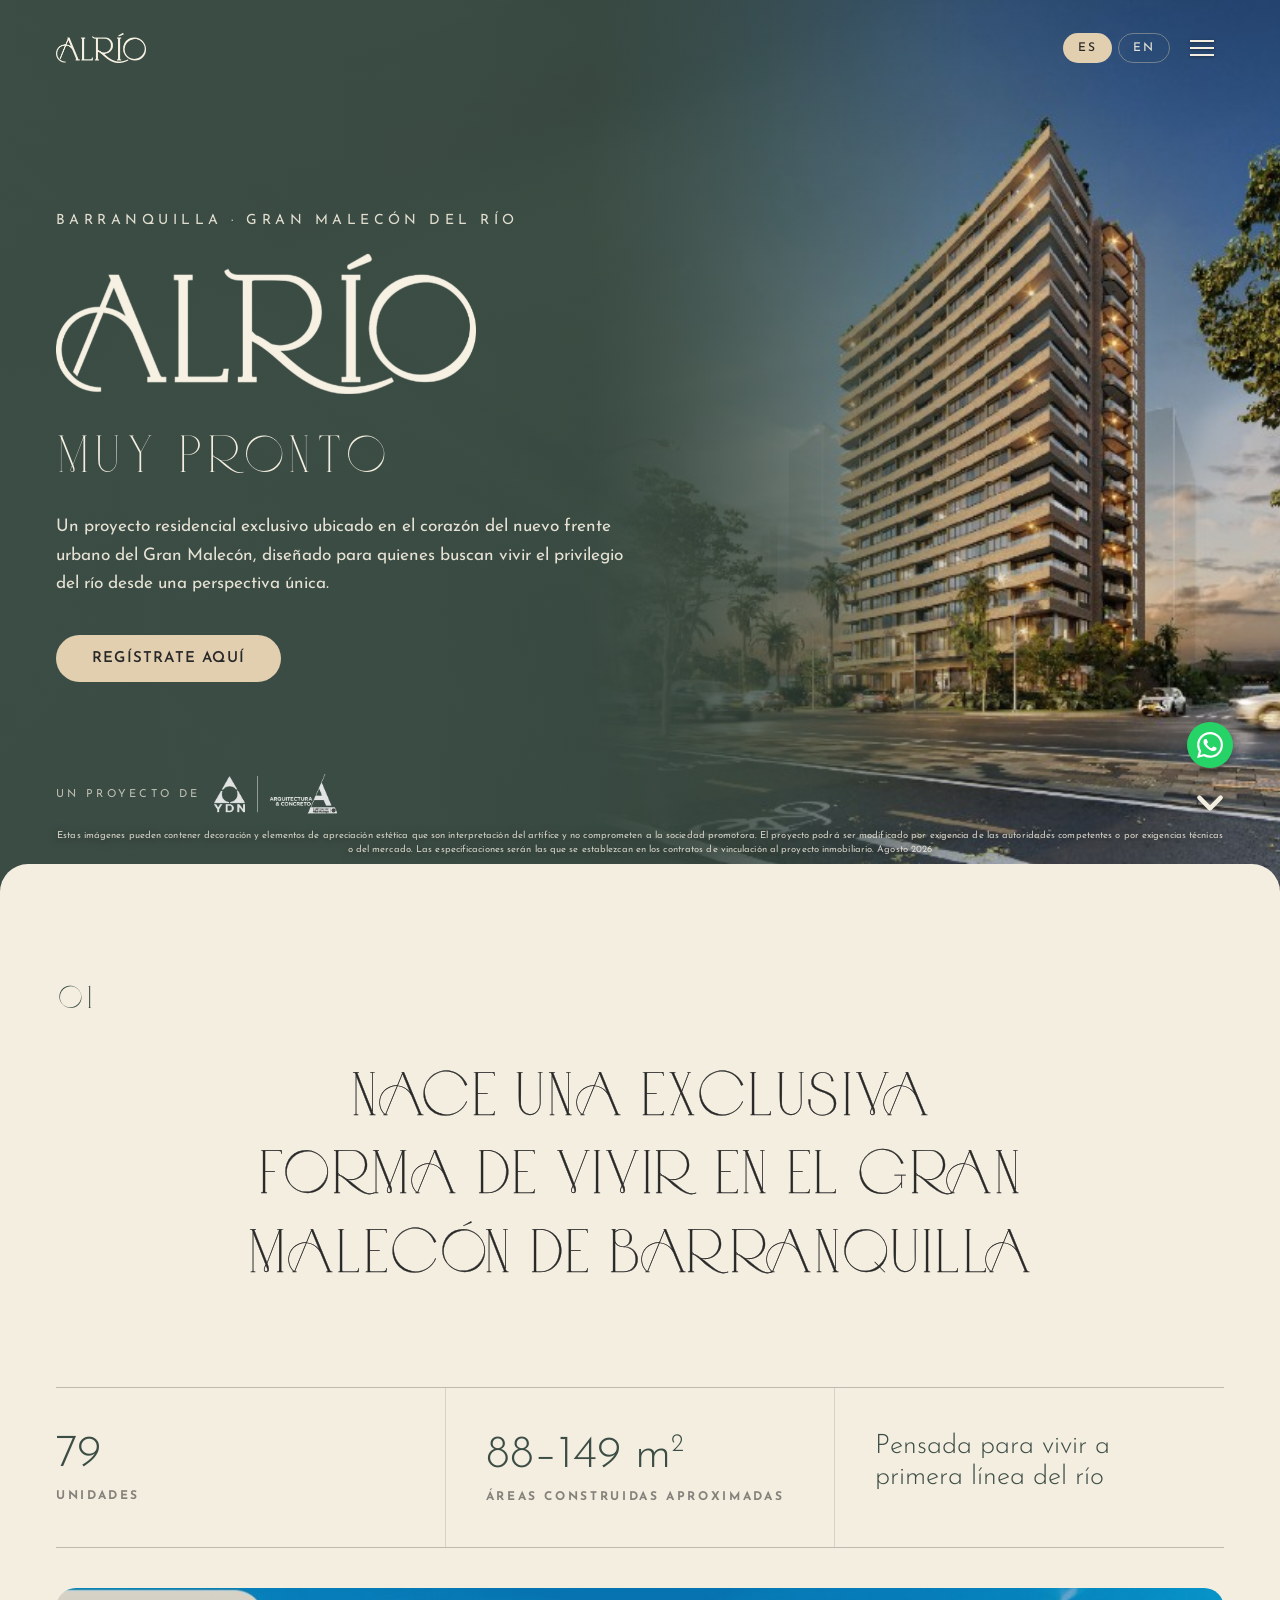
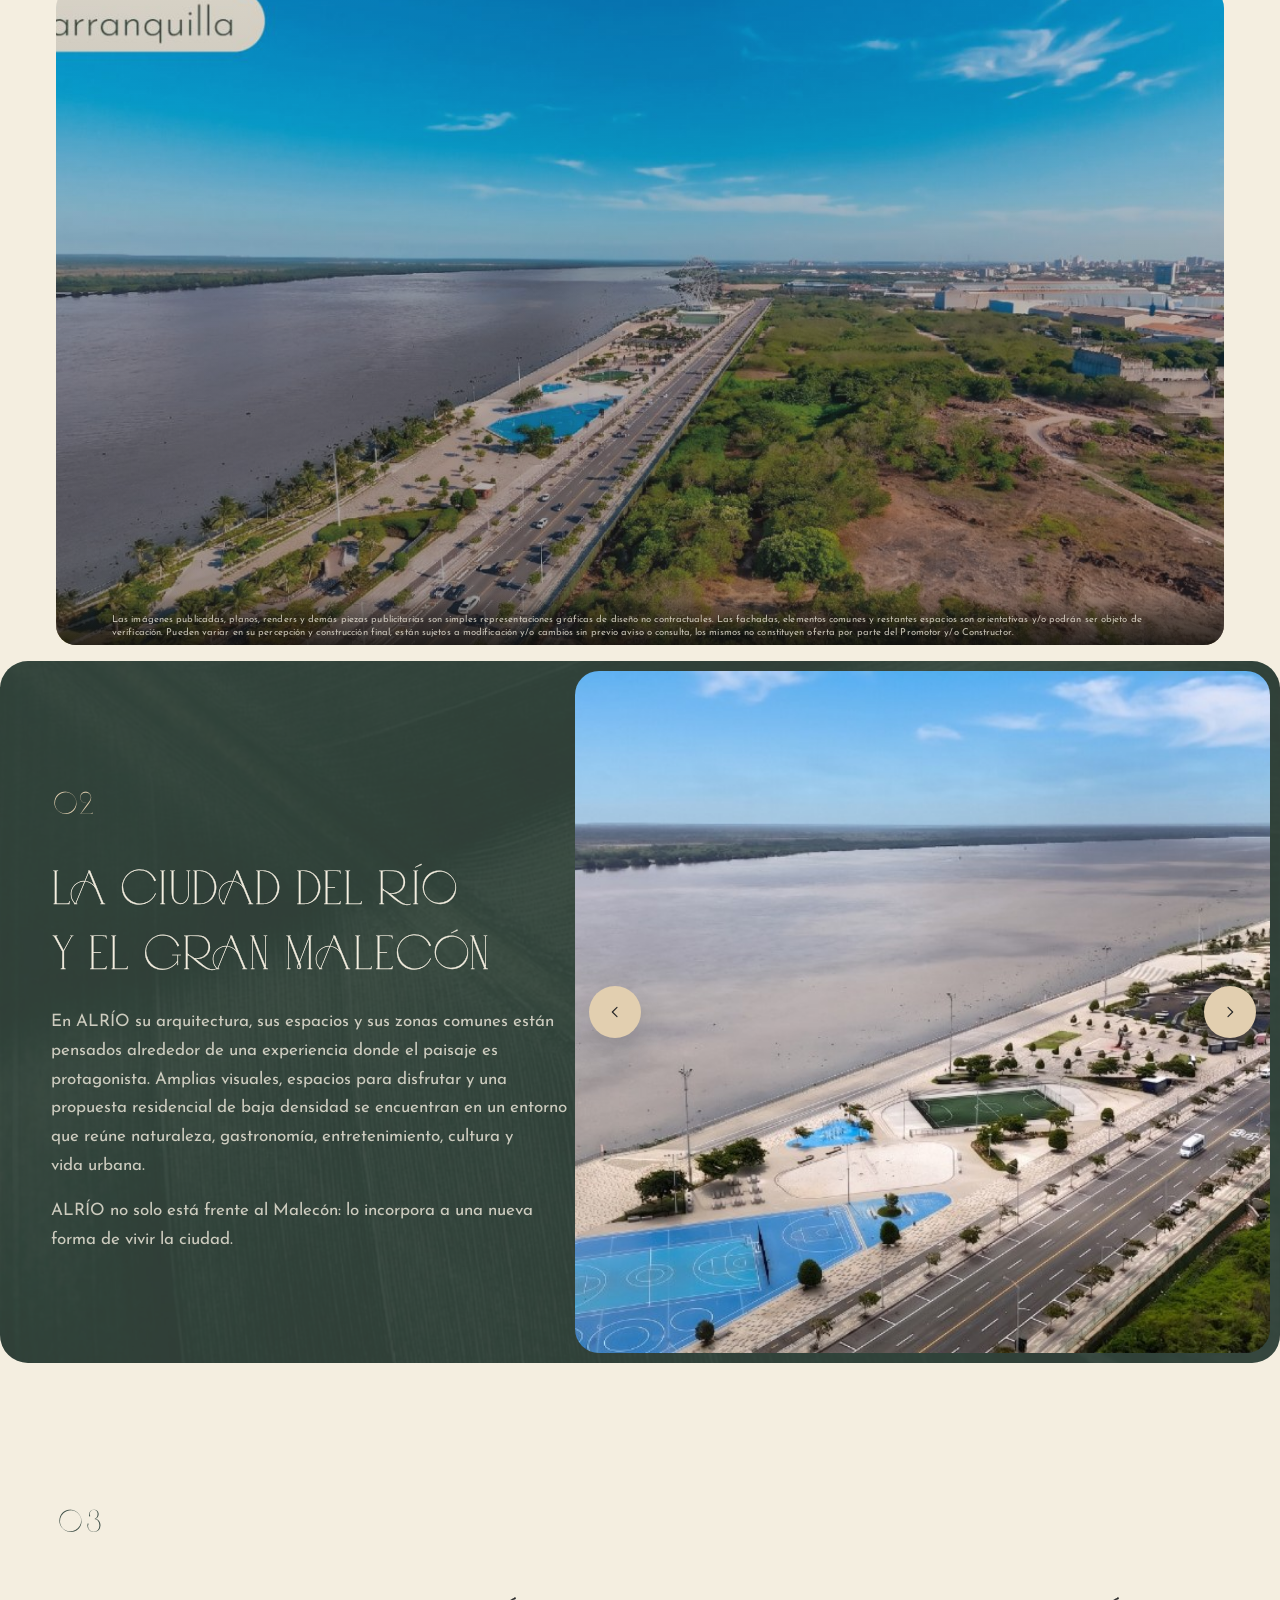
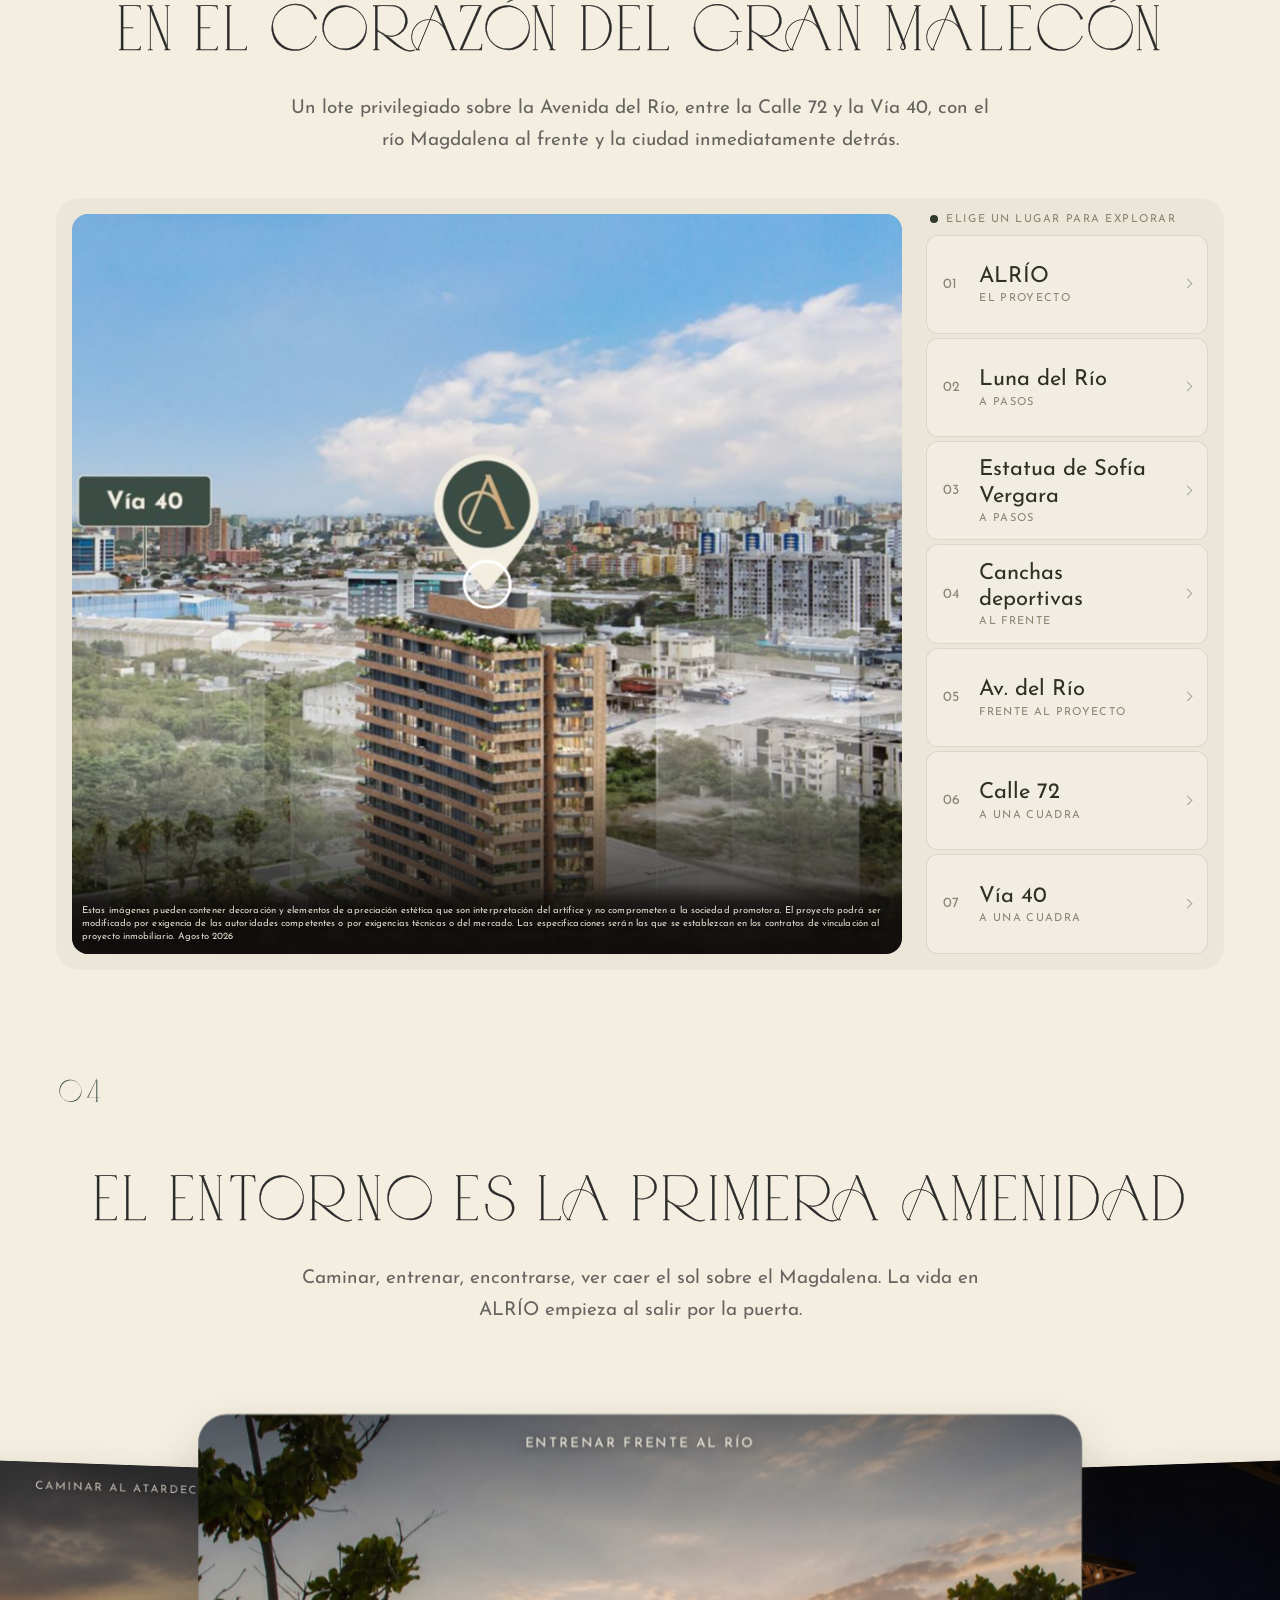
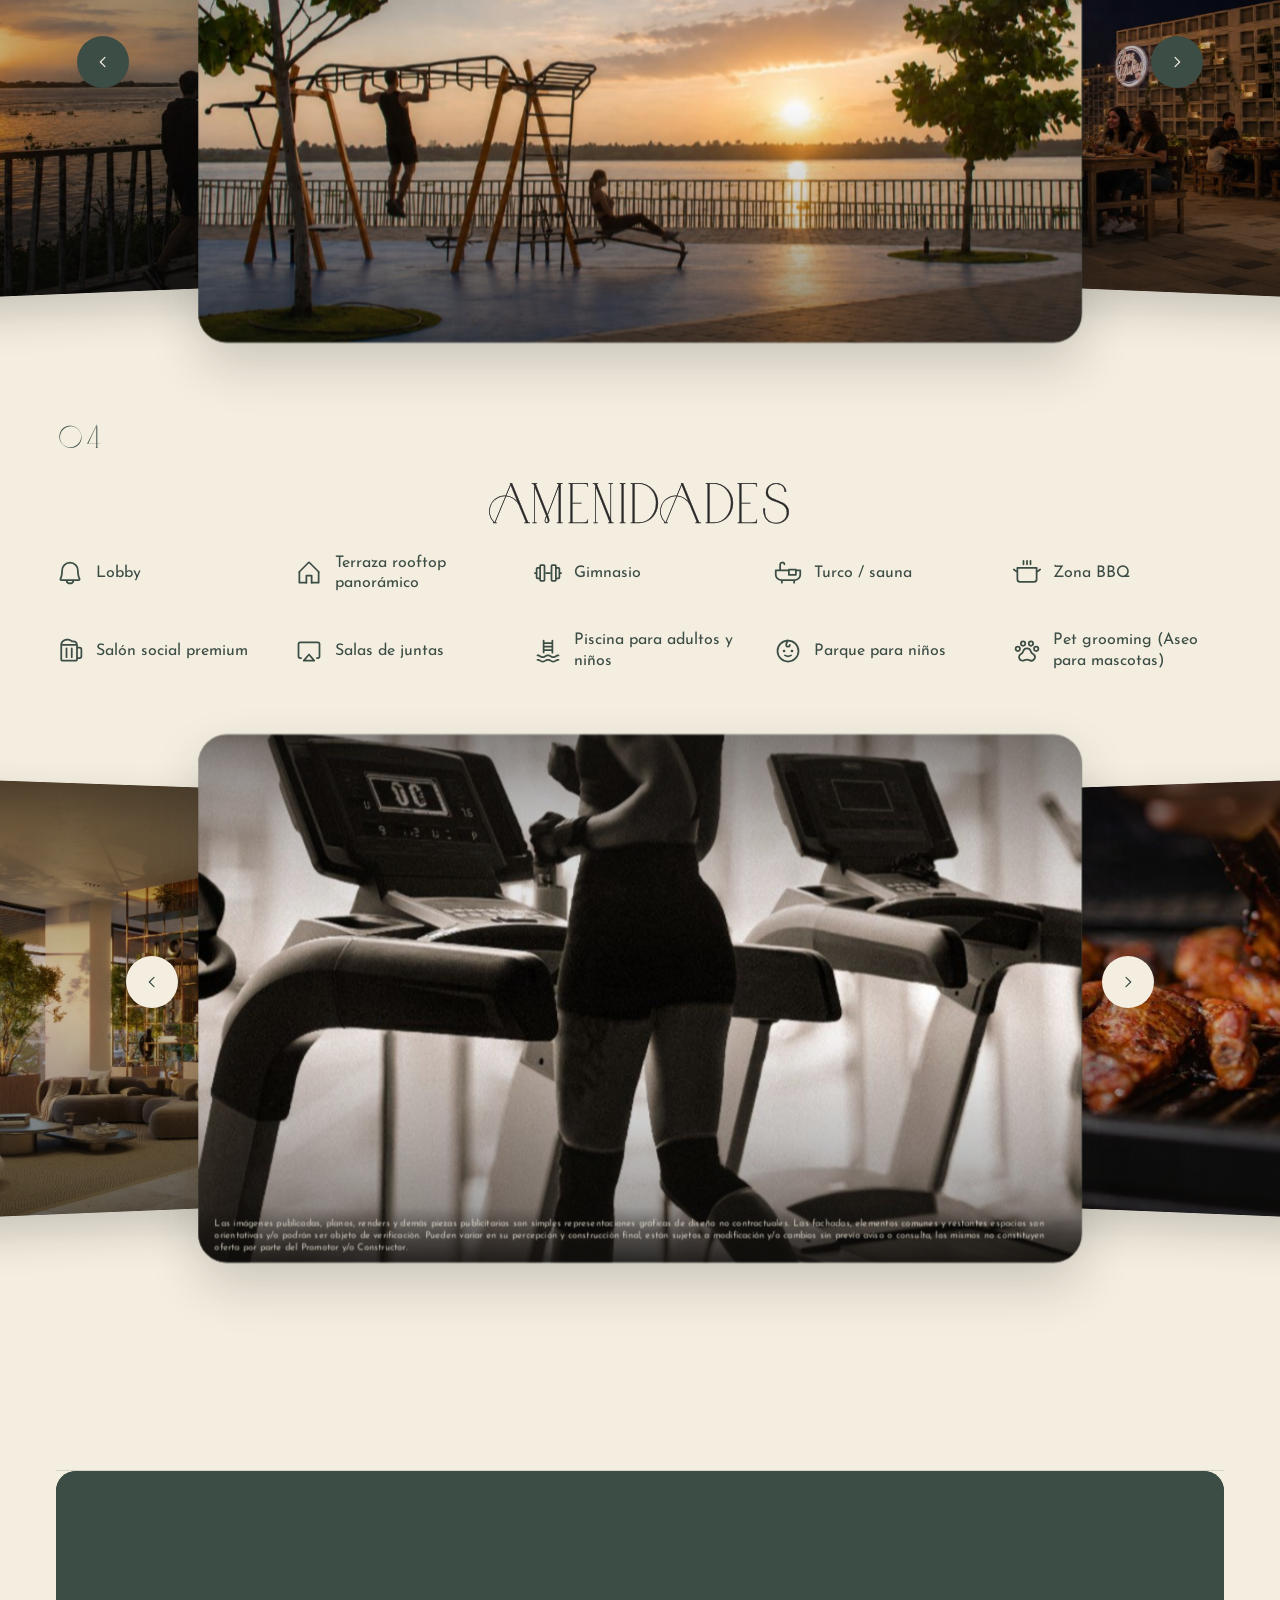
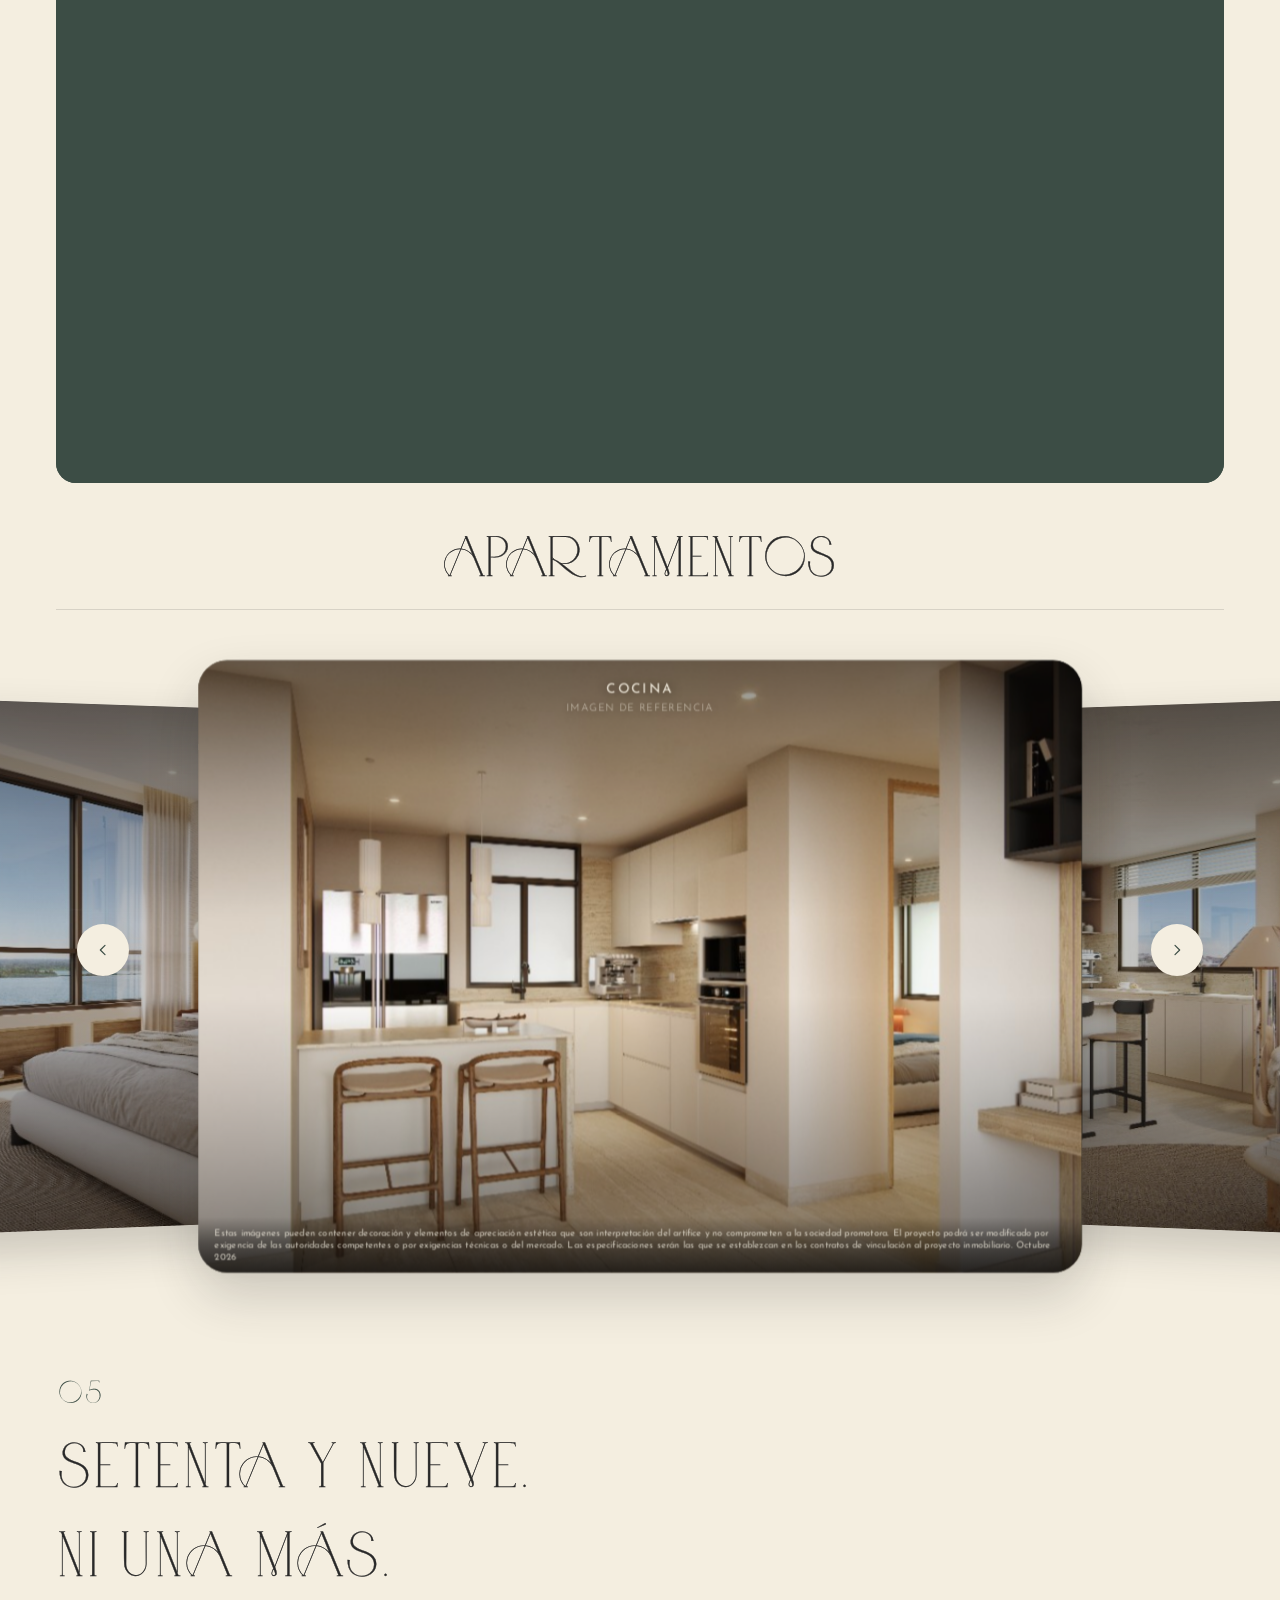
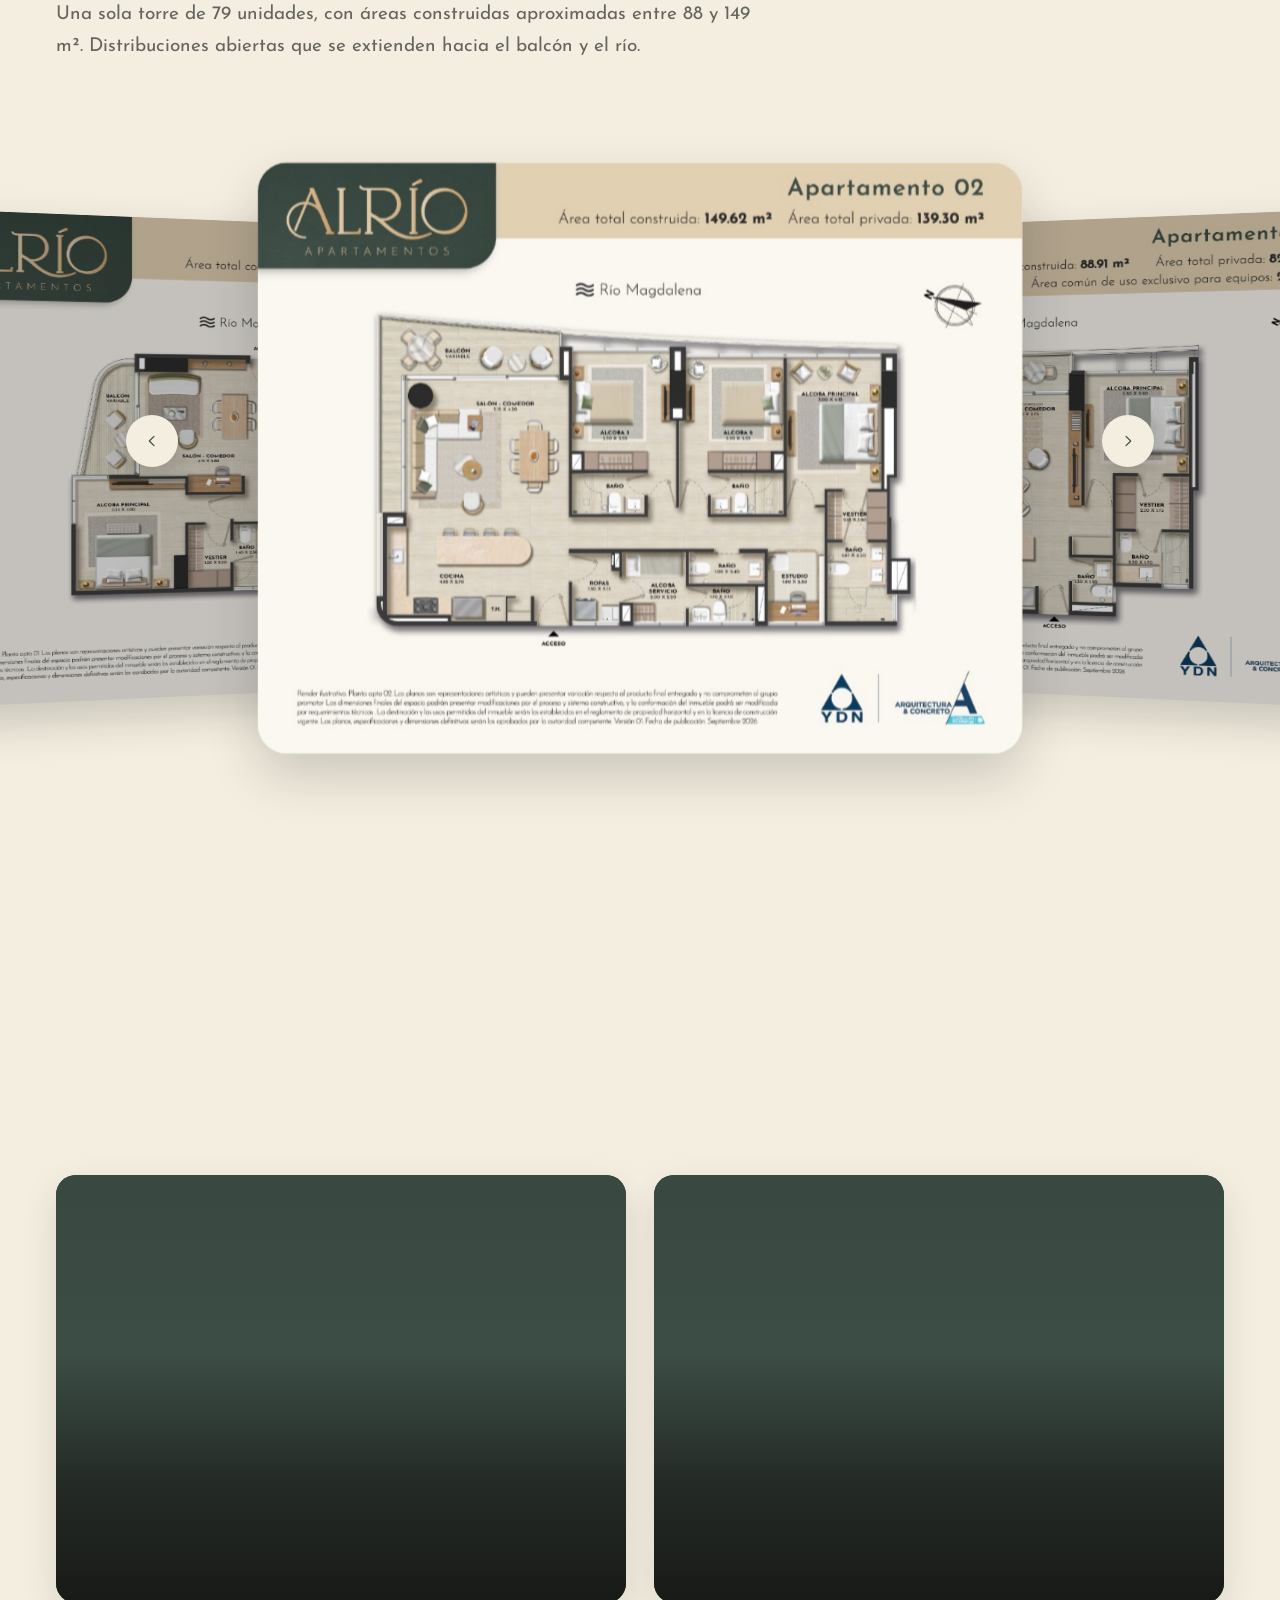
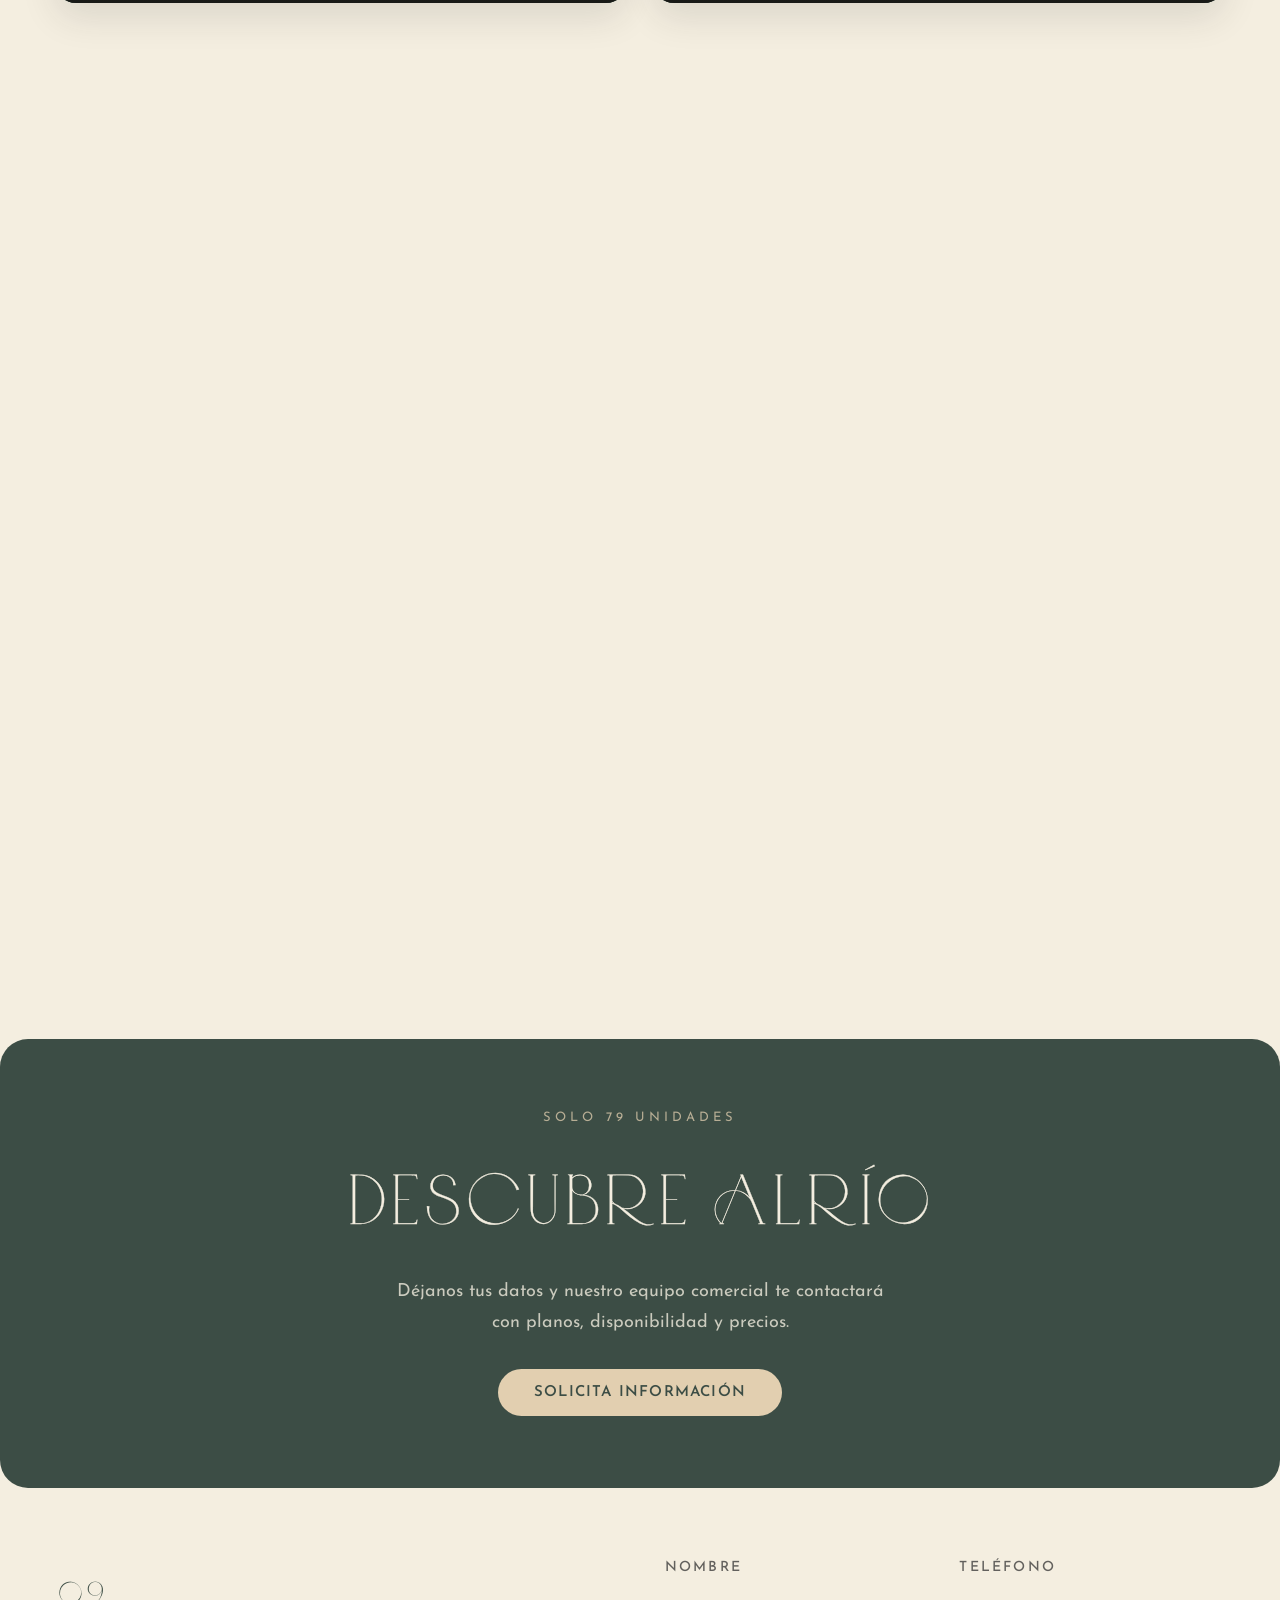
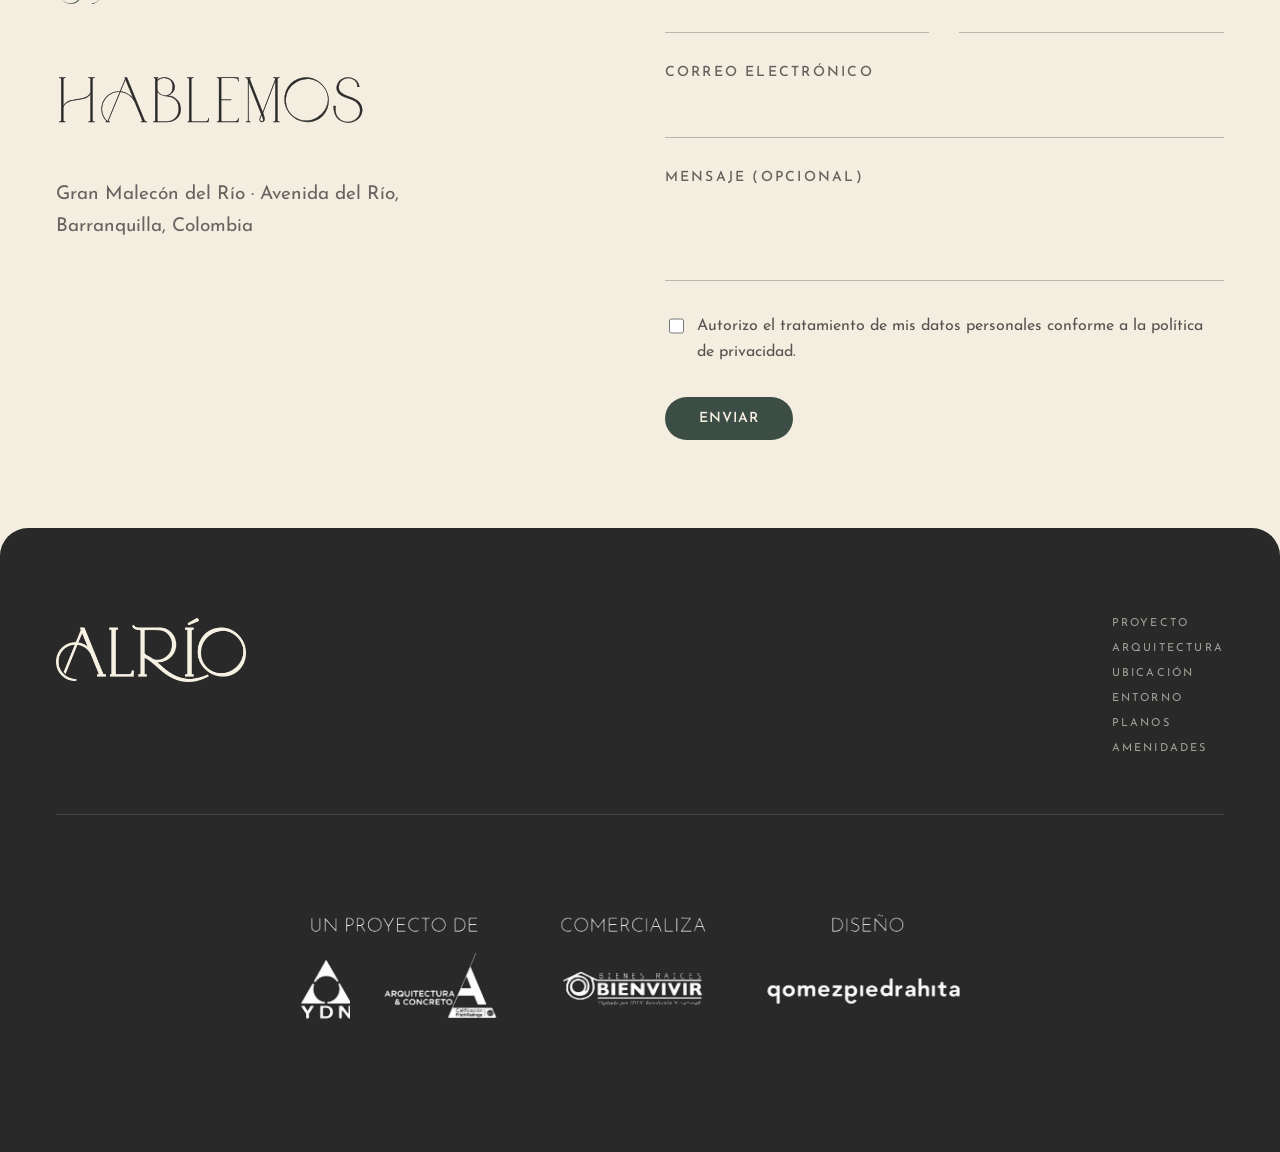
==== commit 42cc8ec2: "ajustes finales" ====
--- a/index.html
+++ b/index.html
@@ -497,80 +497,59 @@
 					<svg viewBox="0 0 24 24" aria-hidden="true"><path d="M15 5 L8 12 L15 19" fill="none" stroke="currentColor" stroke-width="1.8" stroke-linecap="round" stroke-linejoin="round"/></svg>
 				</button>
 				<div class="al-cover-stage">
-					<figure class="al-cover-card" data-lb="assets/apt-alcoba.jpg">
-						<img loading="lazy" src="assets/apt-alcoba.jpg" alt="Alcoba ALRÍO">
+					<figure class="al-cover-card" data-lb="assets/apt-01-alcoba.png">
+						<img loading="lazy" src="assets/apt-01-alcoba.png" alt="Alcoba ALRÍO">
 						<figcaption>
 							<span class="al-cover-name" data-en="Bedroom">Alcoba</span>
 							<span class="al-cover-ref" data-en="Reference image">Imagen de referencia</span>
 						</figcaption>
 					</figure>
-					<figure class="al-cover-card" data-lb="assets/apt-cocina.jpg">
-						<img loading="lazy" src="assets/apt-cocina.jpg" alt="Cocina ALRÍO">
+					<figure class="al-cover-card" data-lb="assets/apt-02-cocina.png">
+						<img loading="lazy" src="assets/apt-02-cocina.png" alt="Cocina ALRÍO">
 						<figcaption>
 							<span class="al-cover-name" data-en="Kitchen">Cocina</span>
 							<span class="al-cover-ref" data-en="Reference image">Imagen de referencia</span>
 						</figcaption>
 					</figure>
-					<figure class="al-cover-card" data-lb="assets/apt-sala-comedor.jpg">
-						<img loading="lazy" src="assets/apt-sala-comedor.jpg" alt="Sala y comedor ALRÍO">
+					<figure class="al-cover-card" data-lb="assets/apt-03-cocina.png">
+						<img loading="lazy" src="assets/apt-03-cocina.png" alt="Cocina ALRÍO">
+						<figcaption>
+							<span class="al-cover-name" data-en="Kitchen">Cocina</span>
+							<span class="al-cover-ref" data-en="Reference image">Imagen de referencia</span>
+						</figcaption>
+					</figure>
+					<figure class="al-cover-card" data-lb="assets/apt-04-sala-comedor.png">
+						<img loading="lazy" src="assets/apt-04-sala-comedor.png" alt="Sala y comedor ALRÍO">
 						<figcaption>
 							<span class="al-cover-name" data-en="Living &amp; dining">Sala y comedor</span>
 							<span class="al-cover-ref" data-en="Reference image">Imagen de referencia</span>
 						</figcaption>
 					</figure>
-					<figure class="al-cover-card" data-lb="assets/apt-sala.jpg">
-						<img loading="lazy" src="assets/apt-sala.jpg" alt="Sala ALRÍO">
+					<figure class="al-cover-card" data-lb="assets/apt-05-sala-comedor.png">
+						<img loading="lazy" src="assets/apt-05-sala-comedor.png" alt="Sala y comedor ALRÍO">
+						<figcaption>
+							<span class="al-cover-name" data-en="Living &amp; dining">Sala y comedor</span>
+							<span class="al-cover-ref" data-en="Reference image">Imagen de referencia</span>
+						</figcaption>
+					</figure>
+					<figure class="al-cover-card" data-lb="assets/apt-06-sala.png">
+						<img loading="lazy" src="assets/apt-06-sala.png" alt="Sala ALRÍO">
 						<figcaption>
 							<span class="al-cover-name" data-en="Living room">Sala</span>
 							<span class="al-cover-ref" data-en="Reference image">Imagen de referencia</span>
 						</figcaption>
 					</figure>
-					<figure class="al-cover-card" data-lb="assets/apt-sala-comedor-02.jpg">
-						<img loading="lazy" src="assets/apt-sala-comedor-02.jpg" alt="Sala y comedor ALRÍO">
-						<figcaption>
-							<span class="al-cover-name" data-en="Living &amp; dining">Sala y comedor</span>
-							<span class="al-cover-ref" data-en="Reference image">Imagen de referencia</span>
-						</figcaption>
-					</figure>
-					<figure class="al-cover-card" data-lb="assets/apt-bano.jpg">
-						<img loading="lazy" src="assets/apt-bano.jpg" alt="Baño ALRÍO">
-						<figcaption>
-							<span class="al-cover-name" data-en="Bathroom">Baño</span>
-							<span class="al-cover-ref" data-en="Reference image">Imagen de referencia</span>
-						</figcaption>
-					</figure>
-					<figure class="al-cover-card" data-lb="assets/tour-interior-01.png">
-						<img loading="lazy" src="assets/tour-interior-01.png" alt="Alcoba principal ALRÍO">
+					<figure class="al-cover-card" data-lb="assets/apt-07-alcoba.png">
+						<img loading="lazy" src="assets/apt-07-alcoba.png" alt="Alcoba ALRÍO">
 						<figcaption>
 							<span class="al-cover-name" data-en="Bedroom">Alcoba</span>
 							<span class="al-cover-ref" data-en="Reference image">Imagen de referencia</span>
 						</figcaption>
 					</figure>
-					<figure class="al-cover-card" data-lb="assets/tour-interior-02.png">
-						<img loading="lazy" src="assets/tour-interior-02.png" alt="Cocina ALRÍO">
+					<figure class="al-cover-card" data-lb="assets/apt-08-bano.png">
+						<img loading="lazy" src="assets/apt-08-bano.png" alt="Baño ALRÍO">
 						<figcaption>
-							<span class="al-cover-name" data-en="Kitchen">Cocina</span>
-							<span class="al-cover-ref" data-en="Reference image">Imagen de referencia</span>
-						</figcaption>
-					</figure>
-					<figure class="al-cover-card" data-lb="assets/tour-interior-03.png">
-						<img loading="lazy" src="assets/tour-interior-03.png" alt="Sala y comedor ALRÍO">
-						<figcaption>
-							<span class="al-cover-name" data-en="Living &amp; dining">Sala y comedor</span>
-							<span class="al-cover-ref" data-en="Reference image">Imagen de referencia</span>
-						</figcaption>
-					</figure>
-					<figure class="al-cover-card" data-lb="assets/tour-interior-04.png">
-						<img loading="lazy" src="assets/tour-interior-04.png" alt="Zona social ALRÍO">
-						<figcaption>
-							<span class="al-cover-name" data-en="Social area">Zona social</span>
-							<span class="al-cover-ref" data-en="Reference image">Imagen de referencia</span>
-						</figcaption>
-					</figure>
-					<figure class="al-cover-card" data-lb="assets/tour-interior-05.png">
-						<img loading="lazy" src="assets/tour-interior-05.png" alt="Alcoba ALRÍO">
-						<figcaption>
-							<span class="al-cover-name" data-en="Bedroom">Alcoba</span>
+							<span class="al-cover-name" data-en="Bathroom">Baño</span>
 							<span class="al-cover-ref" data-en="Reference image">Imagen de referencia</span>
 						</figcaption>
 					</figure>
--- a/css/hero.css
+++ b/css/hero.css
@@ -16,17 +16,20 @@
 .al-hero-veil {
   position: absolute; inset: 0;
   background: linear-gradient(90deg,
-    rgba(60, 77, 69, .9) 0%,
-    rgba(60, 77, 69, .7) 26%,
-    rgba(60, 77, 69, .34) 46%,
-    rgba(60, 77, 69, .1) 64%,
-    rgba(60, 77, 69, 0) 80%);
+    rgba(60, 77, 69, .92) 0%,
+    rgba(60, 77, 69, .82) 34%,
+    rgba(60, 77, 69, .52) 54%,
+    rgba(60, 77, 69, .18) 72%,
+    rgba(60, 77, 69, 0) 88%);
 }
 .al-hero-in {
   position: relative; min-height: 100svh; display: grid; grid-template-rows: 1fr auto;
   padding: 120px var(--pad) 86px;
 }
-.al-hero-body { display: flex; flex-direction: column; justify-content: center; gap: 22px; max-width: 640px; }
+.al-hero-body {
+  display: flex; flex-direction: column; justify-content: center; gap: 26px;
+  max-width: min(820px, 52vw);
+}
 .al-hero-body > *,
 .al-hero-foot > * {
   opacity: 0;
@@ -38,9 +41,9 @@
 .al-hero-body > *:nth-child(4) { animation-delay: .75s; }
 .al-hero-foot > *:nth-child(1) { animation-delay: .95s; }
 .al-hero-foot > *:nth-child(2) { animation-delay: 1.1s; }
-.al-kicker { font-size: 13px; letter-spacing: .32em; text-transform: uppercase; color: rgba(244,238,224,.9); }
+.al-kicker { font-size: 14px; letter-spacing: .32em; text-transform: uppercase; color: rgba(244,238,224,.9); }
 .al-hero-logo {
-  width: min(320px, 52vw); height: auto;
+  width: min(420px, 58vw); height: auto;
   animation: al-logo-in 1.1s cubic-bezier(.22,.61,.36,1) both;
   filter: none;
 }
@@ -50,19 +53,19 @@
 }
 .al-hero h1 {
   margin: 0; font-family: var(--font-title); font-weight: 400;
-  font-size: clamp(32px, 3.8vw, 52px); letter-spacing: .1em; line-height: 1.16;
+  font-size: clamp(38px, 4.6vw, 68px); letter-spacing: .1em; line-height: 1.14;
   color: var(--bone); text-transform: uppercase;
   -webkit-font-smoothing: auto;
 }
 .al-hero h1.al-h1-launch { letter-spacing: .05em; line-height: 1.12; }
 .al-hero p {
-  margin: 0; max-width: 480px; font-size: 16px; font-weight: 400; line-height: 1.65;
+  margin: 0; max-width: 580px; font-size: clamp(17px, 1.35vw, 20px); font-weight: 400; line-height: 1.65;
   color: rgba(244,238,224,.92); text-wrap: pretty;
 }
-.al-btn-row { display: flex; flex-wrap: wrap; gap: 14px; margin-top: 8px; }
+.al-btn-row { display: flex; flex-wrap: wrap; gap: 14px; margin-top: 10px; }
 .al-btn {
-  display: inline-block; padding: 14px 32px; background: var(--sand); color: var(--ink);
-  font-size: 14px; font-weight: 600; letter-spacing: .08em; text-transform: uppercase;
+  display: inline-block; padding: 16px 36px; background: var(--sand); color: var(--ink);
+  font-size: 15px; font-weight: 600; letter-spacing: .08em; text-transform: uppercase;
   border-radius: var(--btn-radius);
   transition: background .4s ease, color .4s ease;
 }
--- a/css/sections.css
+++ b/css/sections.css
@@ -302,6 +302,20 @@
   max-width: 100vw;
   margin: 16px calc(50% - 50vw) 0;
   overflow: visible;
+  height: min(72vh, 780px);
+  min-height: 460px;
+}
+.al-cover-apart .al-cover-card {
+  top: 4%;
+  height: 92%;
+  background: #141816;
+}
+.al-cover-apart .al-cover-card img {
+  display: block;
+  width: 100%;
+  height: 100%;
+  object-fit: cover;
+  object-position: center;
 }
 .al-tour-frame iframe {
   position: absolute;
--- a/css/extras.css
+++ b/css/extras.css
@@ -262,6 +262,10 @@
 #entorno .al-cover-nav { background: var(--green); color: var(--bone); }
 #entorno .al-cover-nav:hover { background: #2f3e38; color: var(--bone); transform: scale(1.06); }
 #entorno .al-cover { height: min(68vh, 700px); }
+#entorno .al-cover-card .al-legal-note,
+.al-arch-carousel figure:not([data-legal="building"]) .al-legal-note {
+  display: none !important;
+}
 
 /* Amenidades · hoja + iconos */
 .al-amen-sheet { margin-bottom: 4px; }
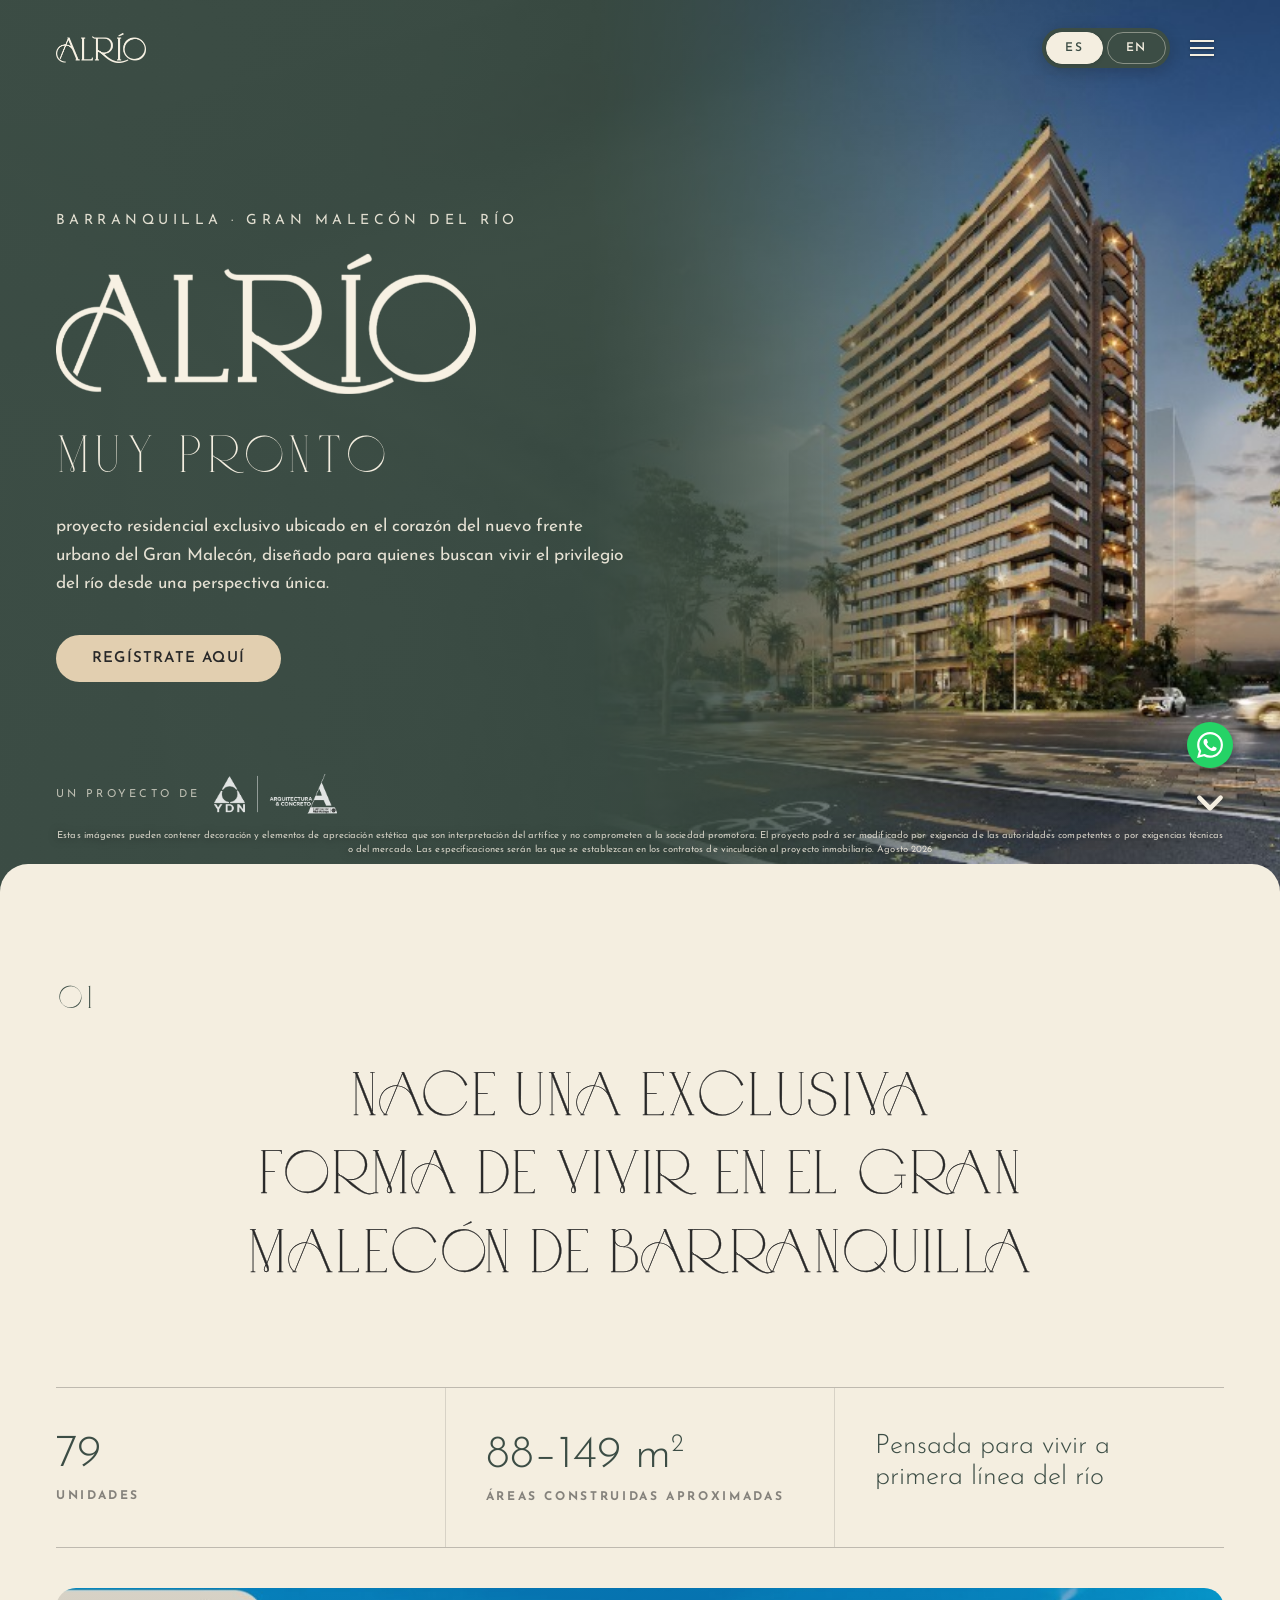
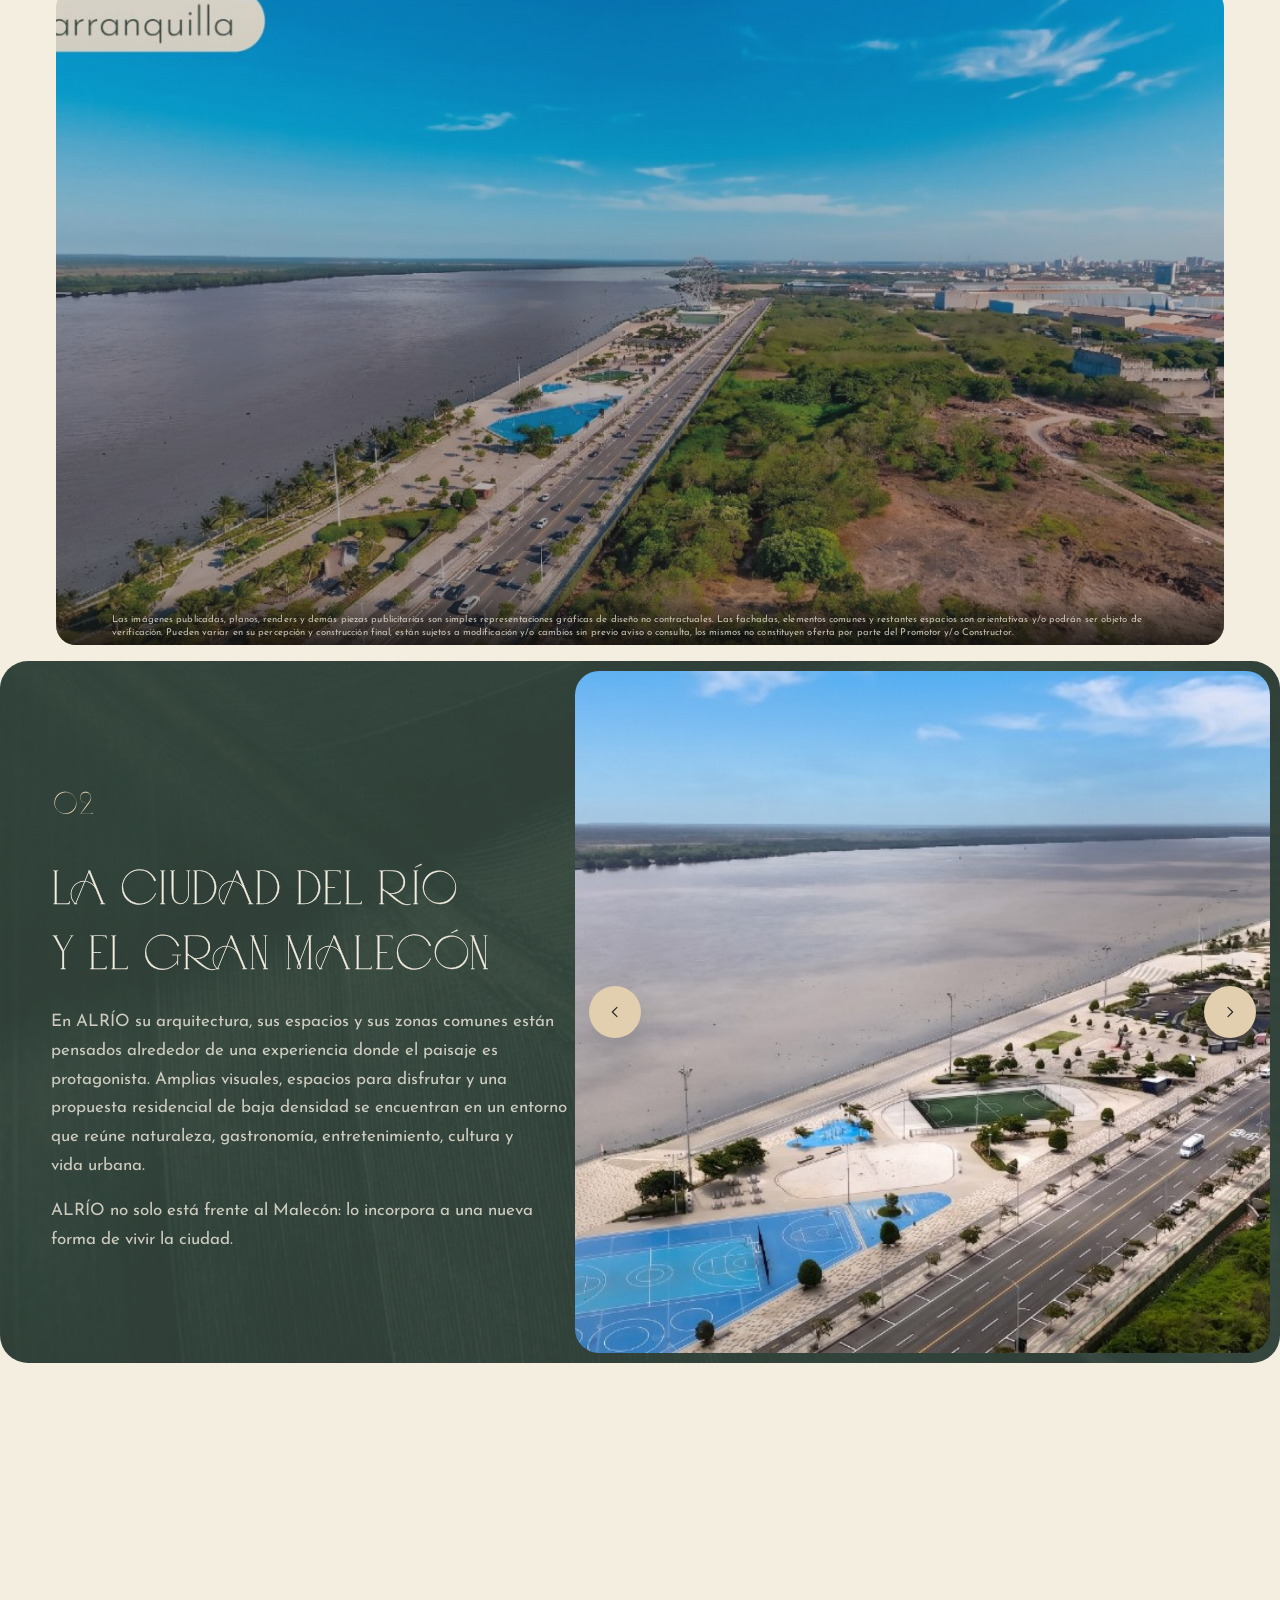
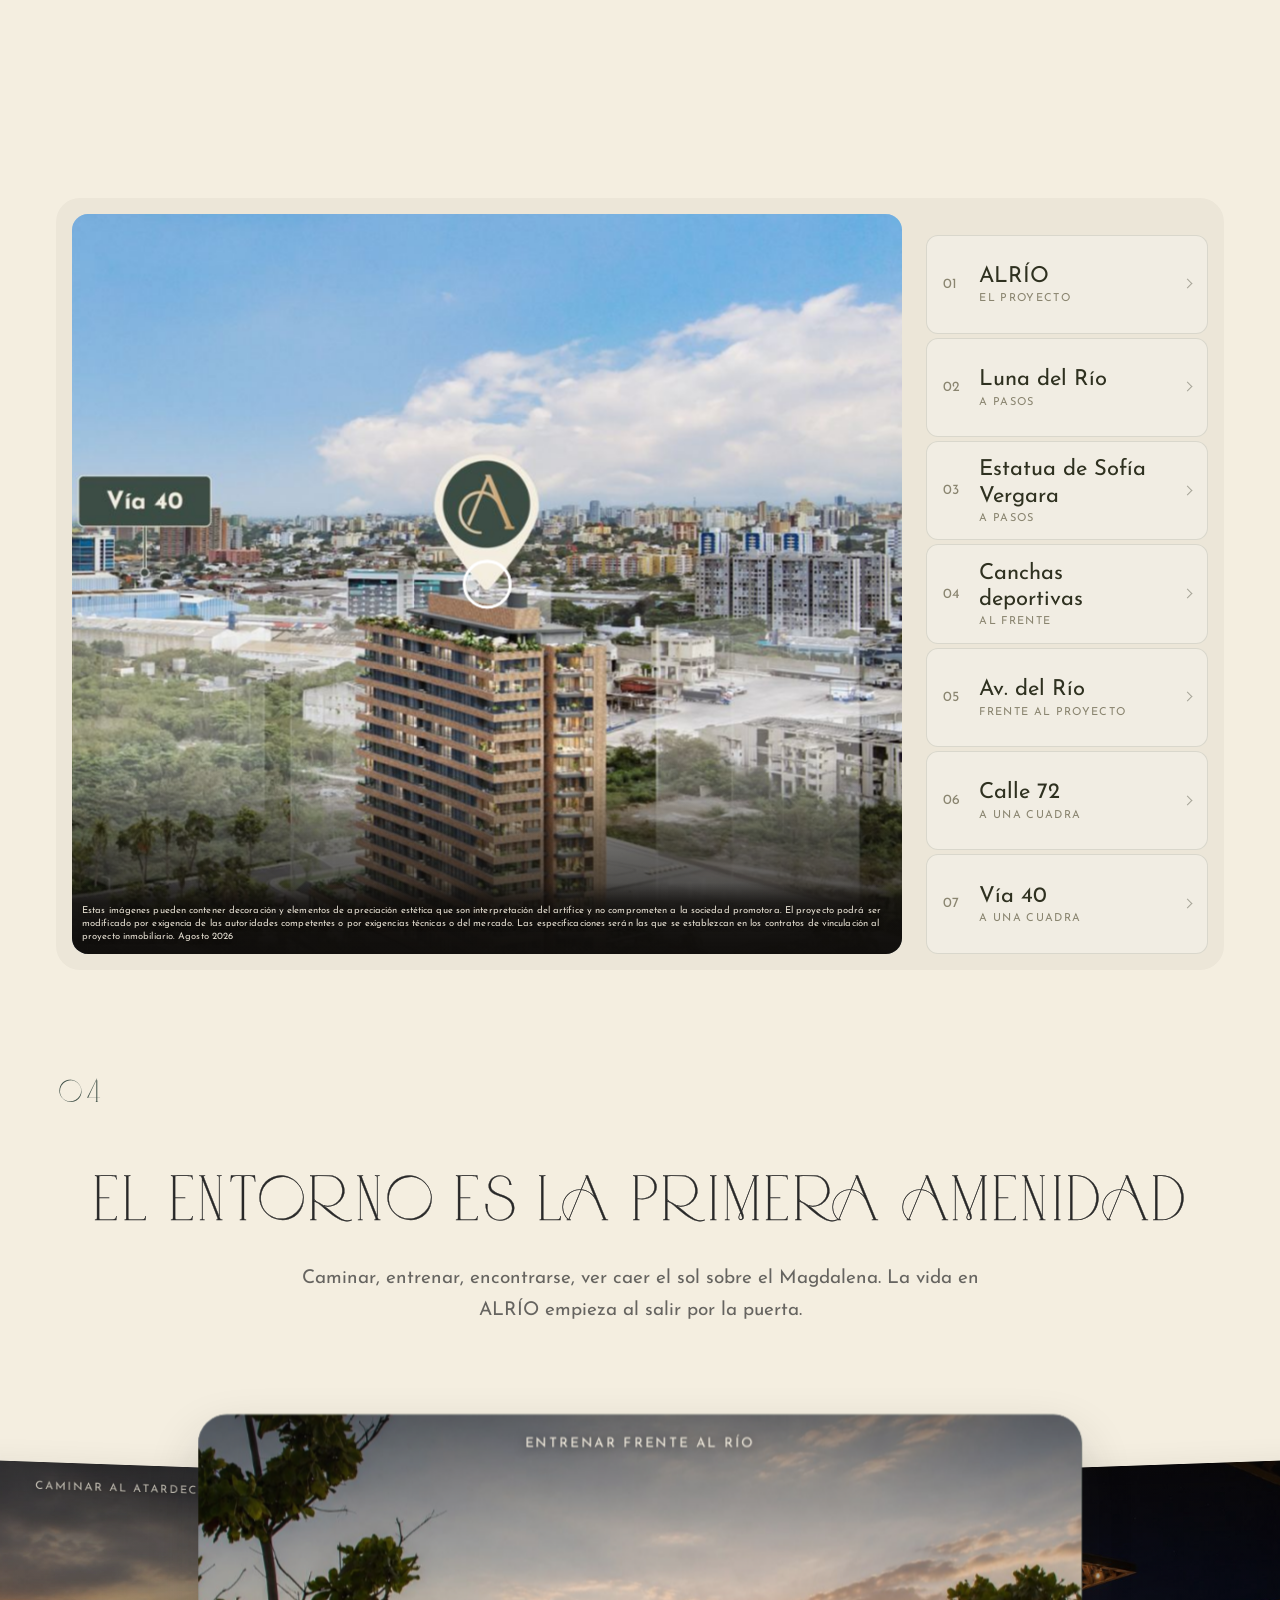
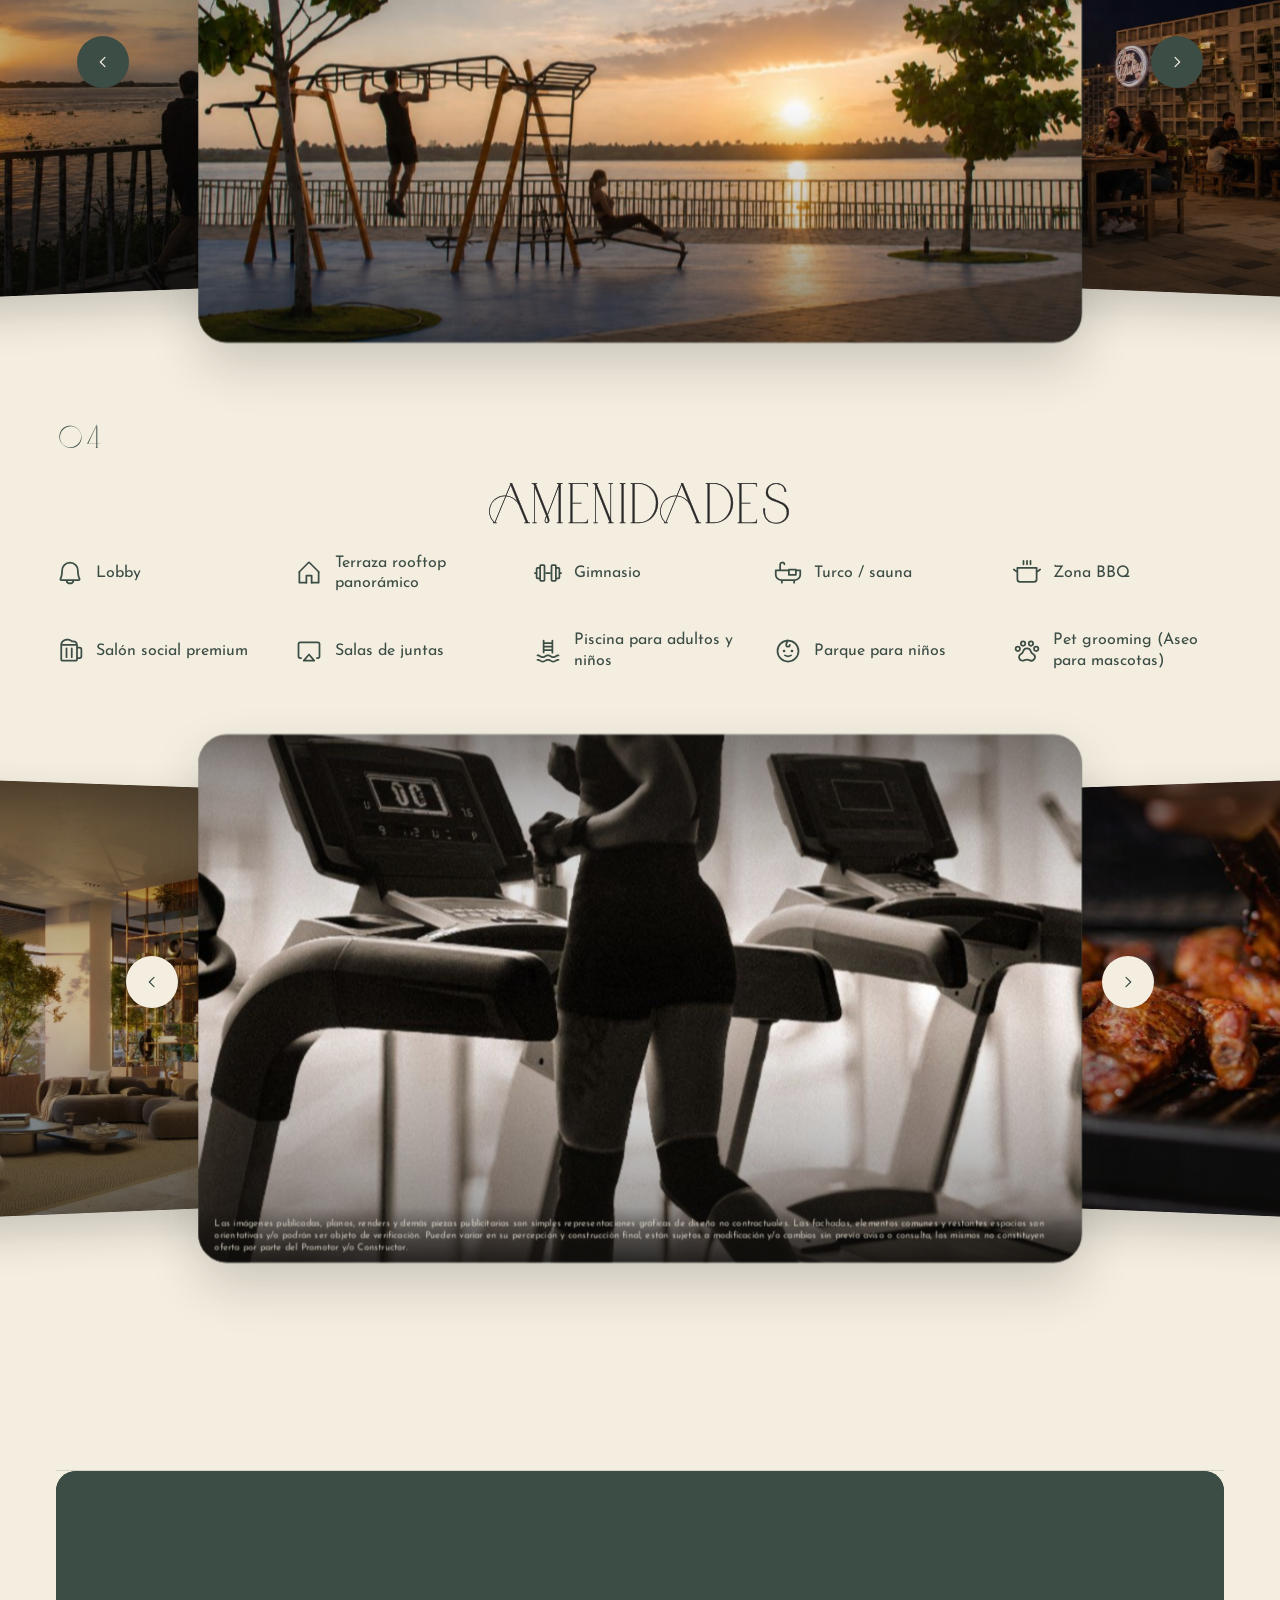
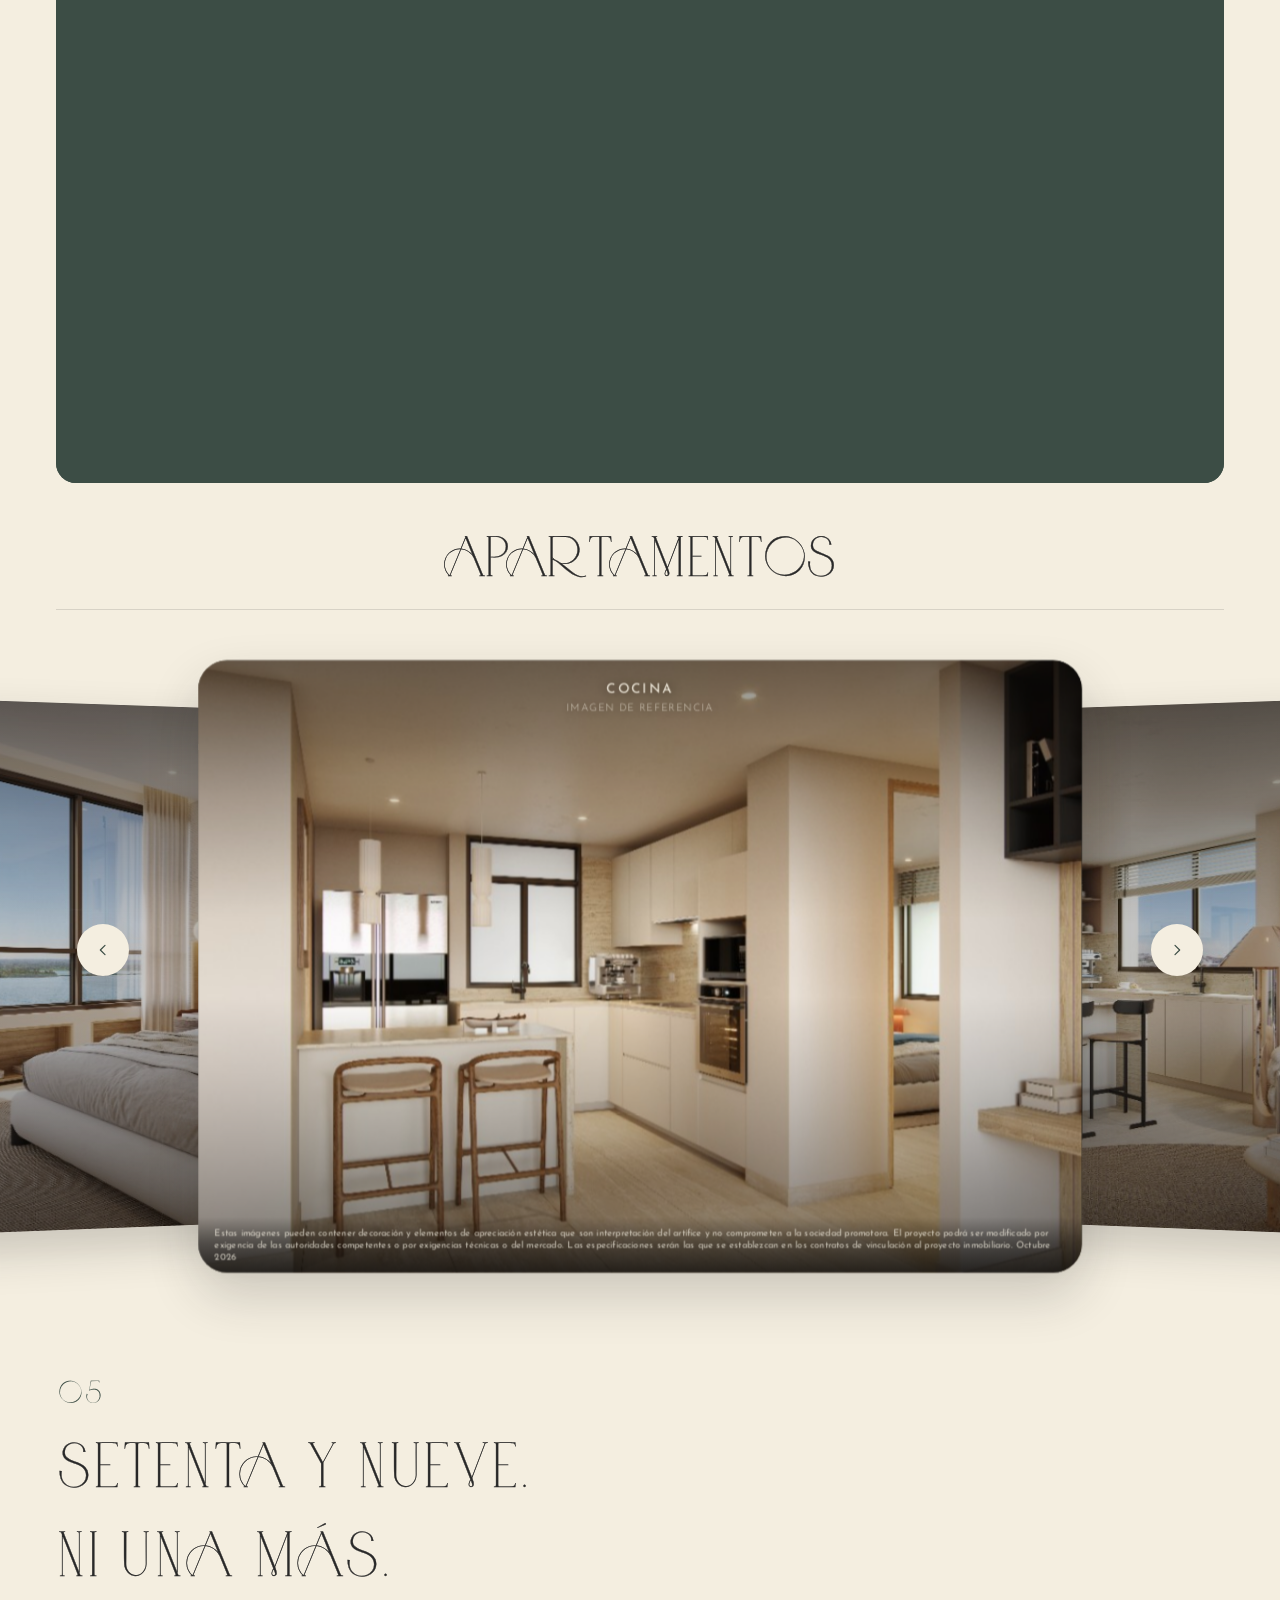
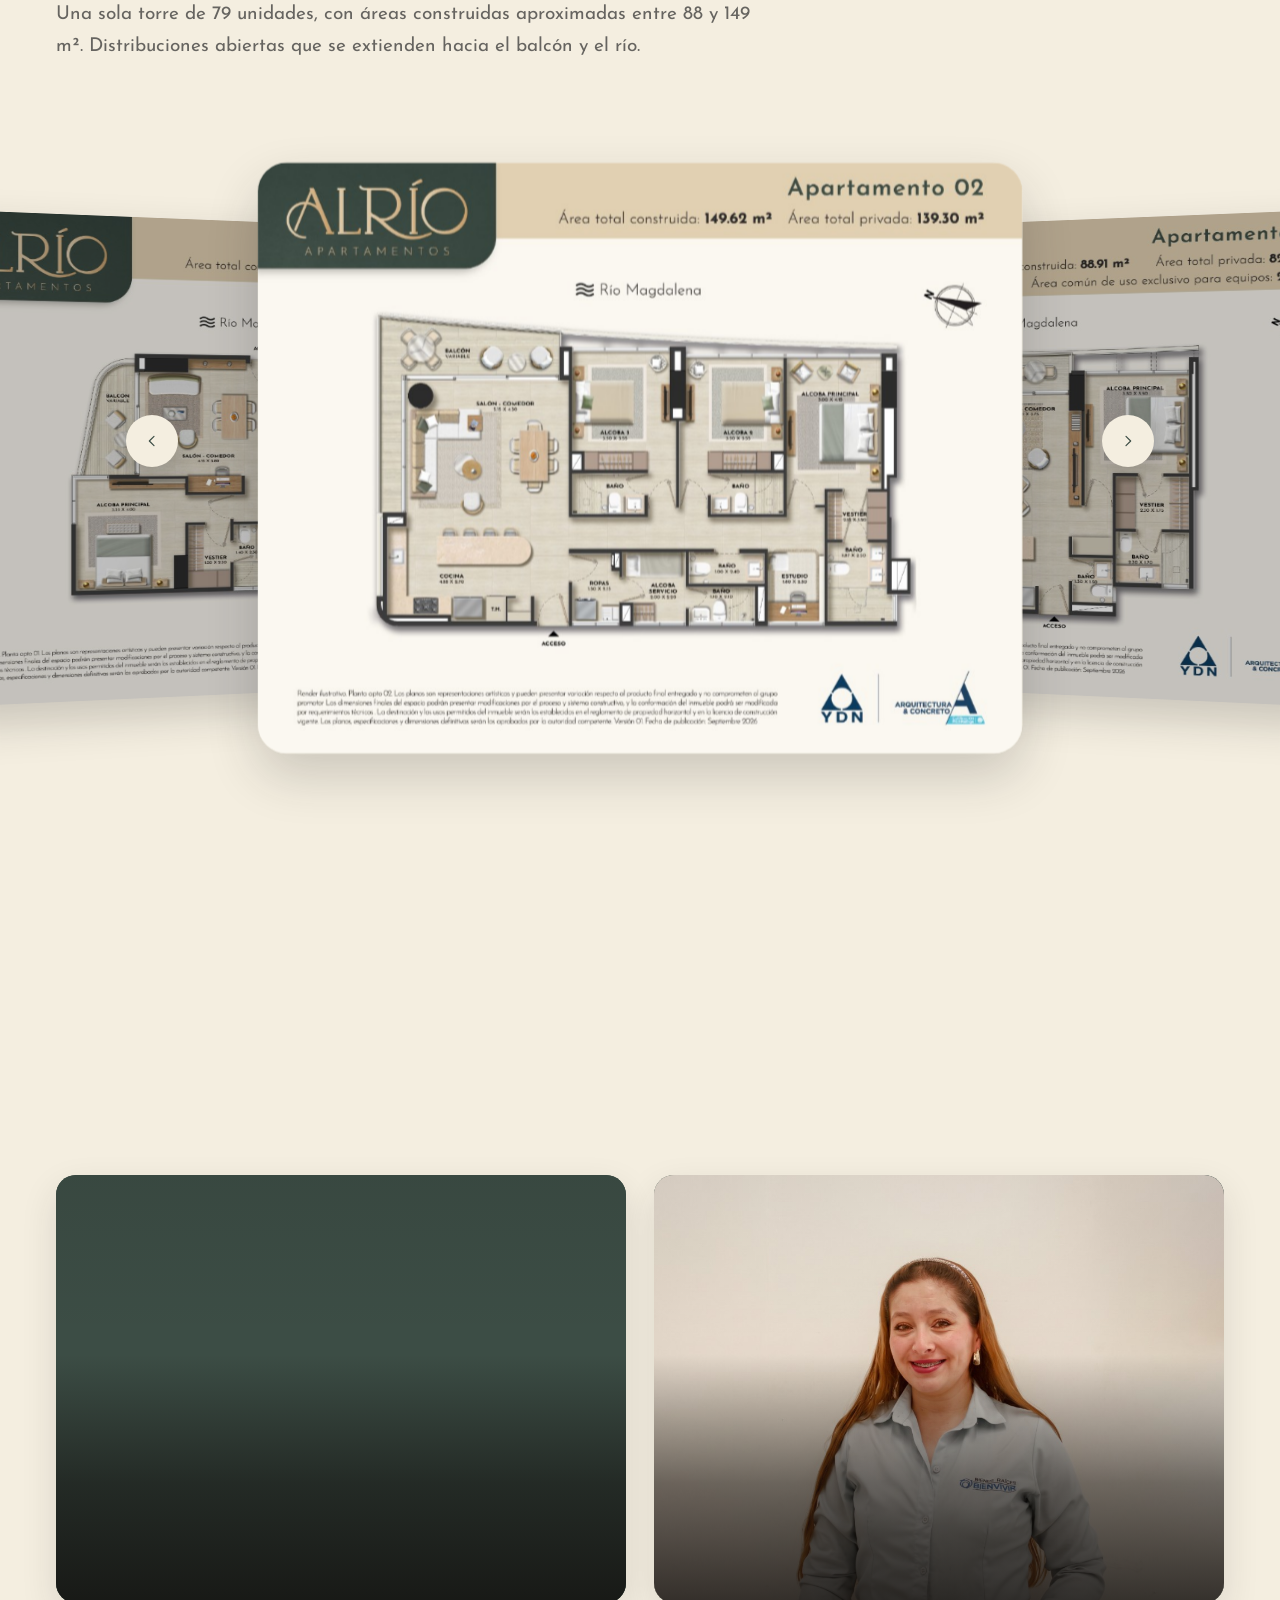
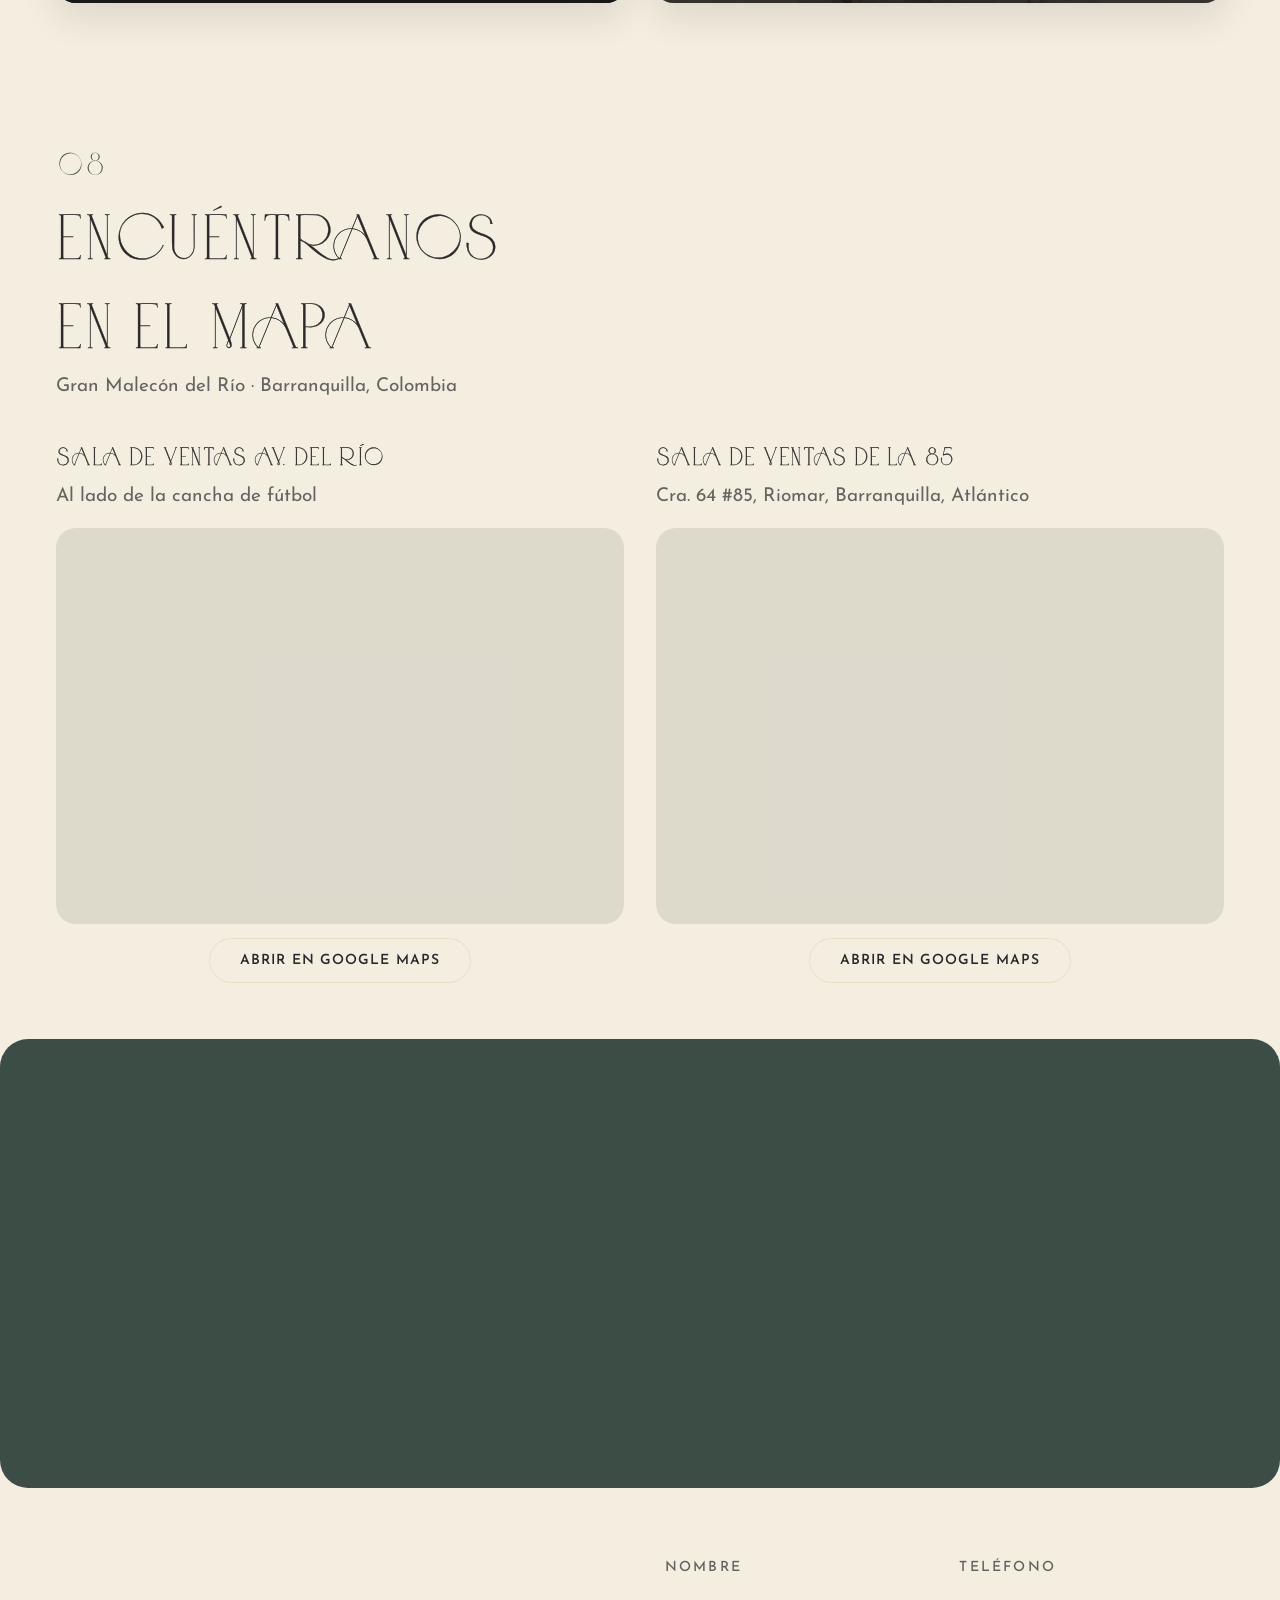
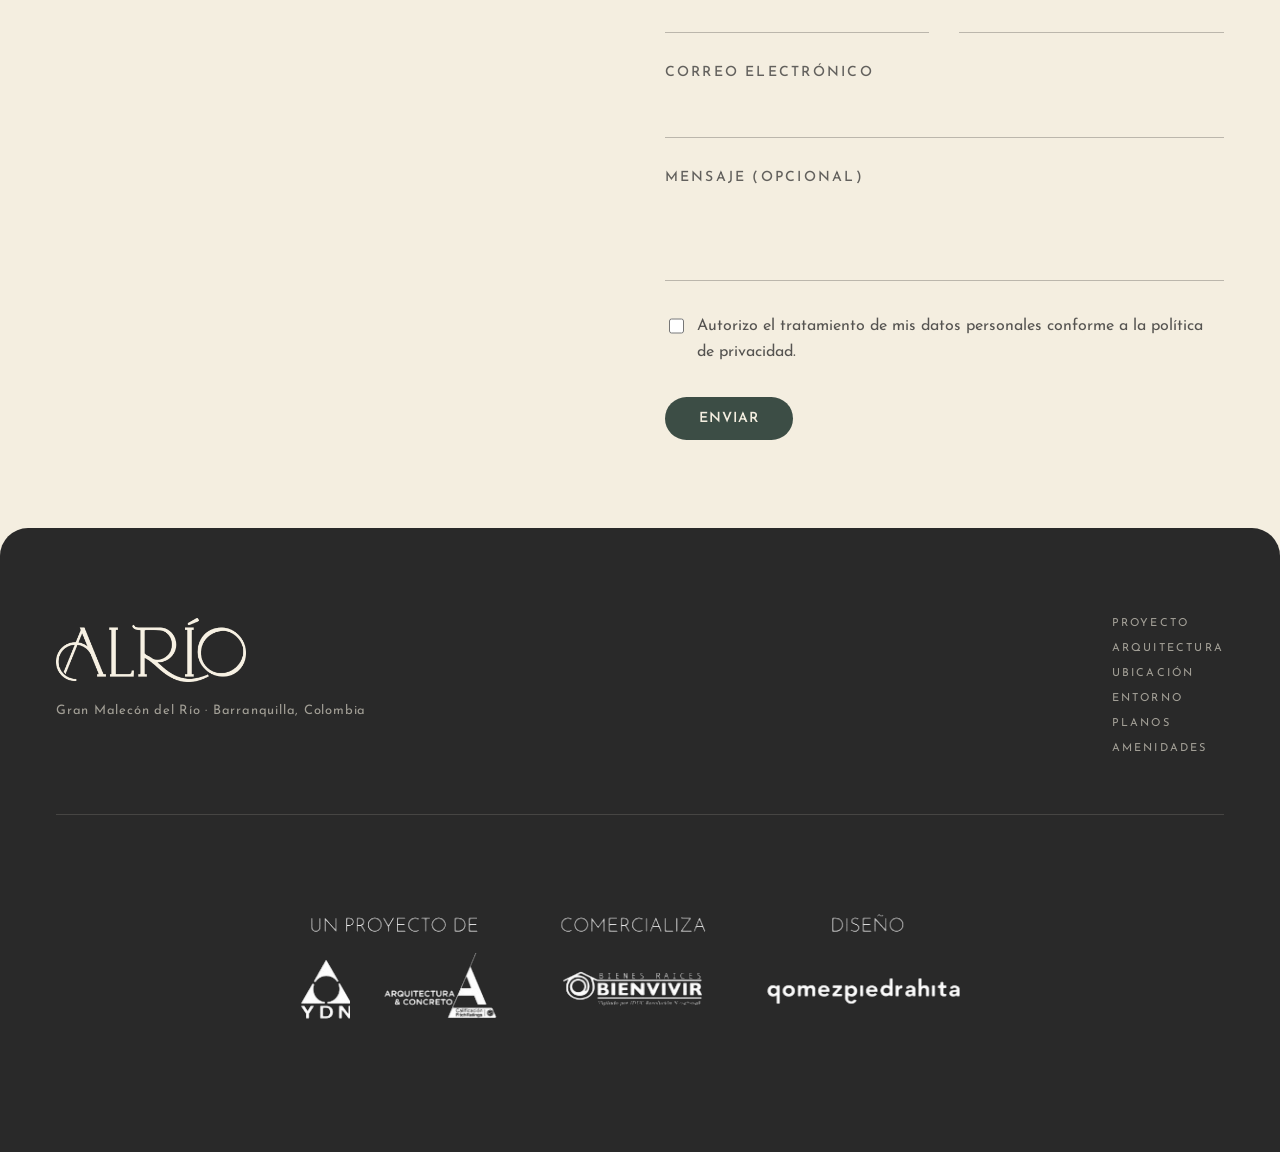
==== commit 2c21f62b: "Prueba deploy: texto hero sin 'Un' antes de proyecto Co-authored-by: Cursor <cursoragent@cursor.com>" ====
--- a/index.html
+++ b/index.html
@@ -96,7 +96,7 @@
 			<span class="al-kicker" data-en="Barranquilla · Gran Malecón del Río">Barranquilla · Gran Malecón del Río</span>
 			<img class="al-hero-logo" src="assets/logo-bone.png" alt="ALRÍO">
 			<h1 data-en="Coming soon">Muy pronto</h1>
-			<p data-en="An exclusive residential project at the heart of the Gran Malecón's new urban waterfront, designed for those who seek to live the privilege of the river from a unique perspective.">Un proyecto residencial exclusivo ubicado en el corazón del nuevo frente urbano del Gran Malecón, diseñado para quienes buscan vivir el privilegio del río desde una perspectiva única.</p>
+			<p data-en="An exclusive residential project at the heart of the Gran Malecón's new urban waterfront, designed for those who seek to live the privilege of the river from a unique perspective.">proyecto residencial exclusivo ubicado en el corazón del nuevo frente urbano del Gran Malecón, diseñado para quienes buscan vivir el privilegio del río desde una perspectiva única.</p>
 			<div class="al-btn-row">
 				<a class="al-btn" href="https://share.hsforms.com/1Gtbn-f_0RCiwjNTR8z41AA560hs" target="_blank" rel="noopener" data-en="Register here">Regístrate aquí</a>
 			</div>
--- a/css/base.css
+++ b/css/base.css
@@ -17,6 +17,8 @@
   --font-title: "Abramo", Georgia, serif;
   --radius: 28px;
   --btn-radius: 999px;
+  /* solape de la 1.ª sección sobre el hero (curva hueso sobre la portada) */
+  --hero-seam: 36px;
 }
 
 * { box-sizing: border-box; }
--- a/css/nav.css
+++ b/css/nav.css
@@ -87,17 +87,52 @@
 .al-lang-btn svg { width: 28px; height: 28px; display: block; }
 .al-nav.is-solid .al-lang-btn { background: rgba(60, 77, 69, .14); color: var(--ink); box-shadow: none; }
 .al-nav.is-menu .al-lang-btn { background: rgba(244, 238, 224, .14); color: var(--bone); }
-.al-lang-menu { display: flex; gap: 6px; }
+.al-lang-menu {
+  display: inline-flex;
+  align-items: stretch;
+  gap: 4px;
+  padding: 4px;
+  background: var(--green);
+  border-radius: 999px;
+  box-shadow: 0 4px 16px rgba(16, 14, 12, .22);
+}
 .al-pill {
-  padding: 8px 14px; border: 1px solid rgba(226,207,176,.4); background: transparent;
-  color: rgba(244,238,224,.9); font-size: 12px; font-weight: 500; letter-spacing: .16em; text-transform: uppercase;
-  cursor: pointer; border-radius: var(--btn-radius); transition: all .3s ease;
-}
-.al-pill.is-on { border-color: rgba(226,207,176,.95); background: var(--sand); color: var(--ink); }
-.al-nav.is-solid .al-pill { border-color: rgba(60,77,69,.28); color: rgba(60,77,69,.85); }
-.al-nav.is-solid .al-pill.is-on { background: var(--green); border-color: var(--green); color: var(--bone); }
-.al-nav.is-menu .al-pill { border-color: rgba(226,207,176,.45); color: var(--bone); }
-.al-nav.is-menu .al-pill.is-on { background: var(--sand); border-color: var(--sand); color: var(--ink); }
+  min-width: 52px;
+  padding: 9px 18px;
+  border: 1px solid rgba(244, 238, 224, .42);
+  background: transparent;
+  color: var(--bone);
+  font-size: 12px;
+  font-weight: 600;
+  letter-spacing: .14em;
+  text-transform: uppercase;
+  cursor: pointer;
+  border-radius: 999px;
+  line-height: 1;
+  transition: background .28s ease, color .28s ease, border-color .28s ease, box-shadow .28s ease;
+}
+.al-pill.is-on {
+  background: var(--bone);
+  border-color: var(--bone);
+  color: var(--green);
+  box-shadow: 0 1px 4px rgba(16, 14, 12, .12);
+}
+.al-nav.is-solid .al-lang-menu,
+.al-nav.is-menu .al-lang-menu {
+  background: var(--green);
+  box-shadow: 0 4px 16px rgba(16, 14, 12, .18);
+}
+.al-nav.is-solid .al-pill,
+.al-nav.is-menu .al-pill {
+  border-color: rgba(244, 238, 224, .42);
+  color: var(--bone);
+}
+.al-nav.is-solid .al-pill.is-on,
+.al-nav.is-menu .al-pill.is-on {
+  background: var(--bone);
+  border-color: var(--bone);
+  color: var(--green);
+}
 .al-burger {
   display: block; position: relative; z-index: 8; flex: 0 0 auto;
   width: 44px; height: 44px; padding: 0; border: 0; background: none; cursor: pointer;
@@ -184,35 +219,17 @@
     left: 50%;
     right: auto;
     transform: translateX(-50%);
-    flex-direction: column;
-    align-items: center;
-    gap: 8px;
-    padding: 10px;
-    background: rgba(60, 77, 69, .94);
-    border-radius: 16px;
+    flex-direction: row;
+    align-items: stretch;
+    gap: 4px;
+    padding: 4px;
+    background: var(--green);
+    border-radius: 999px;
     box-shadow: 0 12px 28px rgba(16, 14, 12, .28);
   }
-  .al-lang.is-open .al-lang-menu { display: flex; }
+  .al-lang.is-open .al-lang-menu { display: inline-flex; }
   .al-lang-menu .al-pill {
-    min-width: 64px;
-    background: transparent;
-    border-color: rgba(244, 238, 224, .4);
-    color: var(--bone);
-  }
-  .al-lang-menu .al-pill.is-on {
-    background: var(--sand);
-    border-color: var(--sand);
-    color: var(--ink);
-  }
-  .al-nav.is-solid .al-lang-menu { background: var(--bone); }
-  .al-nav.is-solid .al-lang-menu .al-pill {
-    border-color: rgba(60, 77, 69, .28);
-    color: var(--green);
-  }
-  .al-nav.is-solid .al-lang-menu .al-pill.is-on {
-    background: var(--green);
-    border-color: var(--green);
-    color: var(--bone);
+    min-width: 56px;
   }
 }
 @media (max-width: 720px) {
--- a/css/hero.css
+++ b/css/hero.css
@@ -1,7 +1,8 @@
 /* ALRÍO · portada */
 /* ── HERO ──────────────────────────────────────── */
 .al-hero {
-  position: relative; width: 100%; min-height: 100svh; overflow: hidden;
+  position: relative; z-index: 0;
+  width: 100%; min-height: 100svh; overflow: hidden;
   background: #2a4668 url("../assets/ext-hero-blur.jpg") center / cover no-repeat;
   border-radius: 0;
 }
--- a/css/sections.css
+++ b/css/sections.css
@@ -19,7 +19,15 @@
 #arquitectura .al-p { font-size: 17px; line-height: 1.7; text-align: left; }
 .al-sec-dark { background: var(--ink); color: var(--bone); }
 .al-sec-green { background: var(--green); color: var(--bone); }
-#proyecto { z-index: 2; margin-top: -36px; padding-bottom: 32px; background: var(--bone); border-radius: var(--radius) var(--radius) 0 0; }
+#proyecto {
+  position: relative;
+  z-index: 2;
+  margin-top: calc(-1 * var(--hero-seam));
+  padding-bottom: 32px;
+  background: var(--bone);
+  border-radius: var(--radius) var(--radius) 0 0;
+  overflow: hidden;
+}
 .al-wrap { max-width: 1440px; margin: 0 auto; }
 .al-eyebrow { display: flex; align-items: flex-end; gap: 18px; overflow: visible; }
 .al-eyebrow .al-num {
--- a/css/responsive.css
+++ b/css/responsive.css
@@ -188,7 +188,12 @@
     animation: al-scroll-bounce 1.6s ease-in-out infinite;
   }
   .al-scroll-chevs path { stroke-width: 4.2; }
-  #proyecto { margin-top: -28px; padding-bottom: 20px; border-radius: var(--radius) var(--radius) 0 0; }
+  :root { --hero-seam: 36px; }
+  #proyecto {
+    margin-top: calc(-1 * var(--hero-seam));
+    padding-bottom: 20px;
+    border-radius: var(--radius) var(--radius) 0 0;
+  }
   #arquitectura .al-col { padding: 40px var(--pad) 4px; }
   .al-arch { padding: 0 10px 10px; }
   .al-arch-carousel {
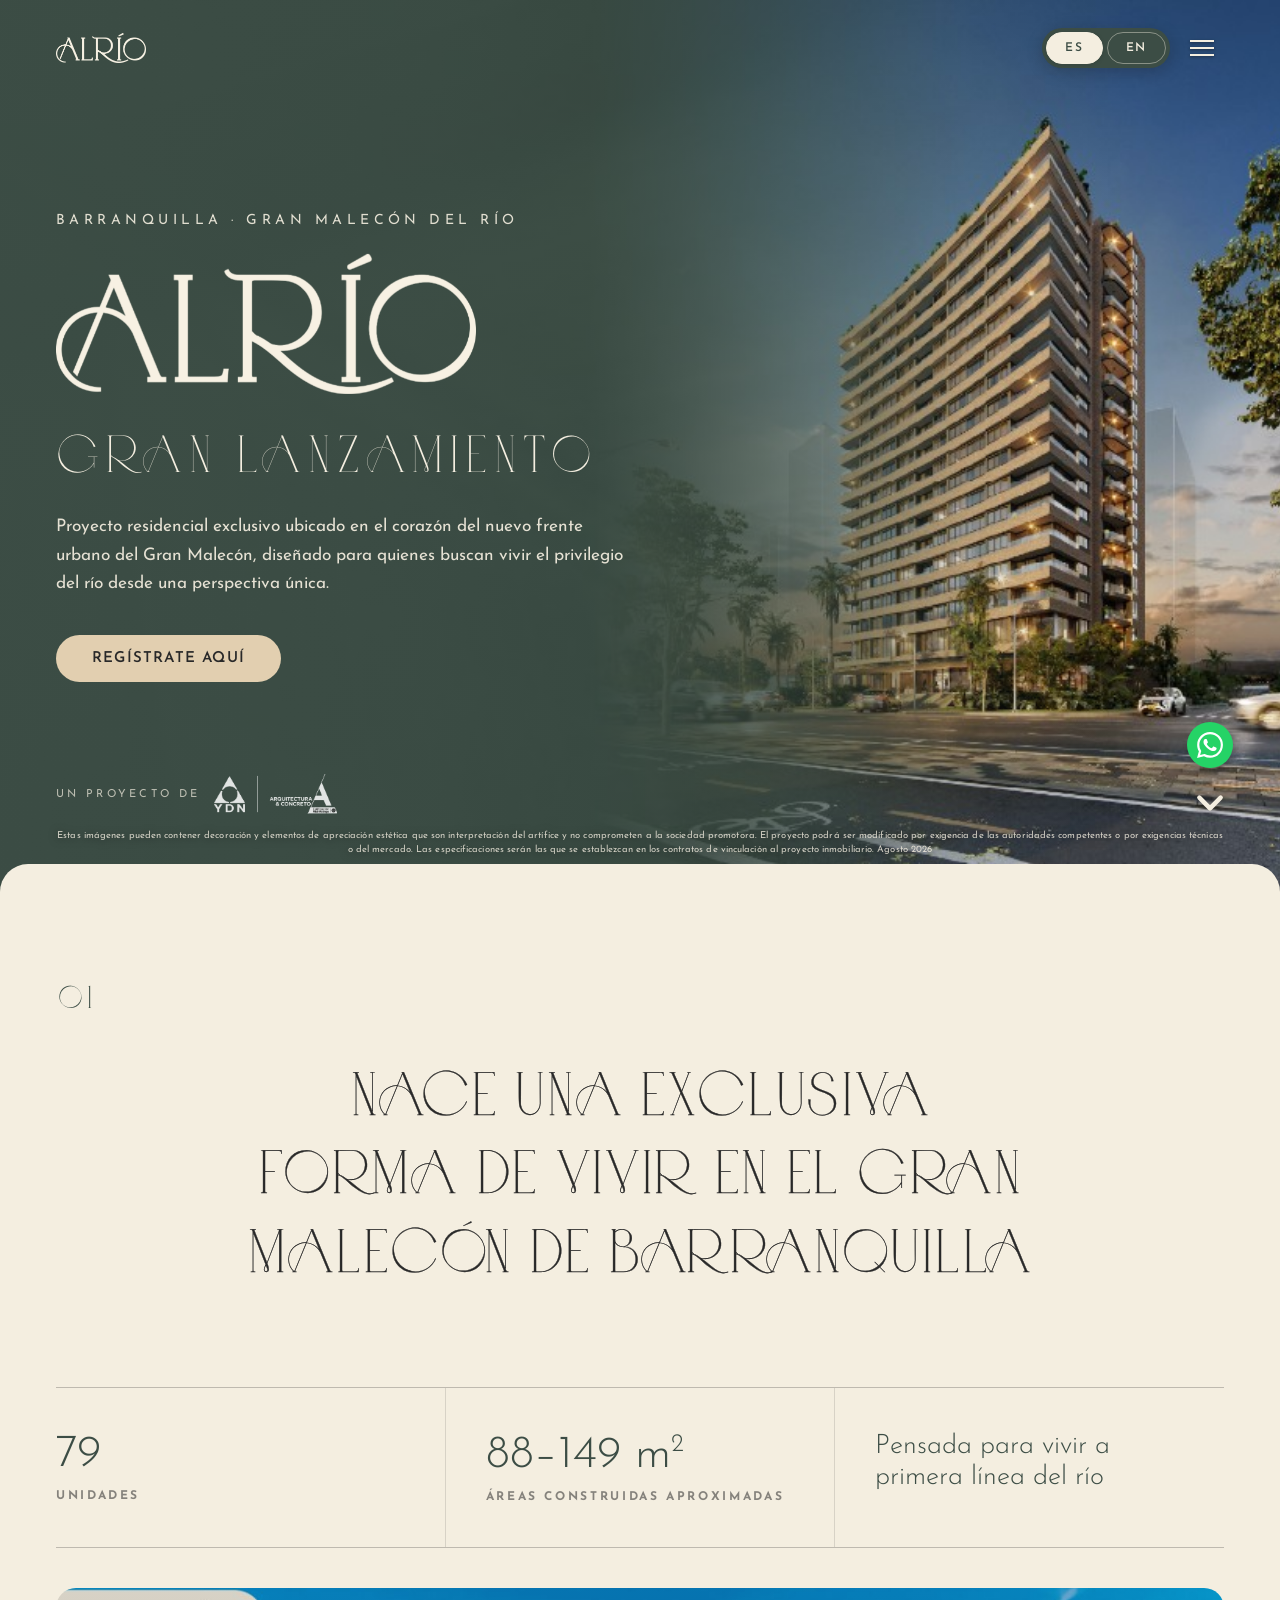
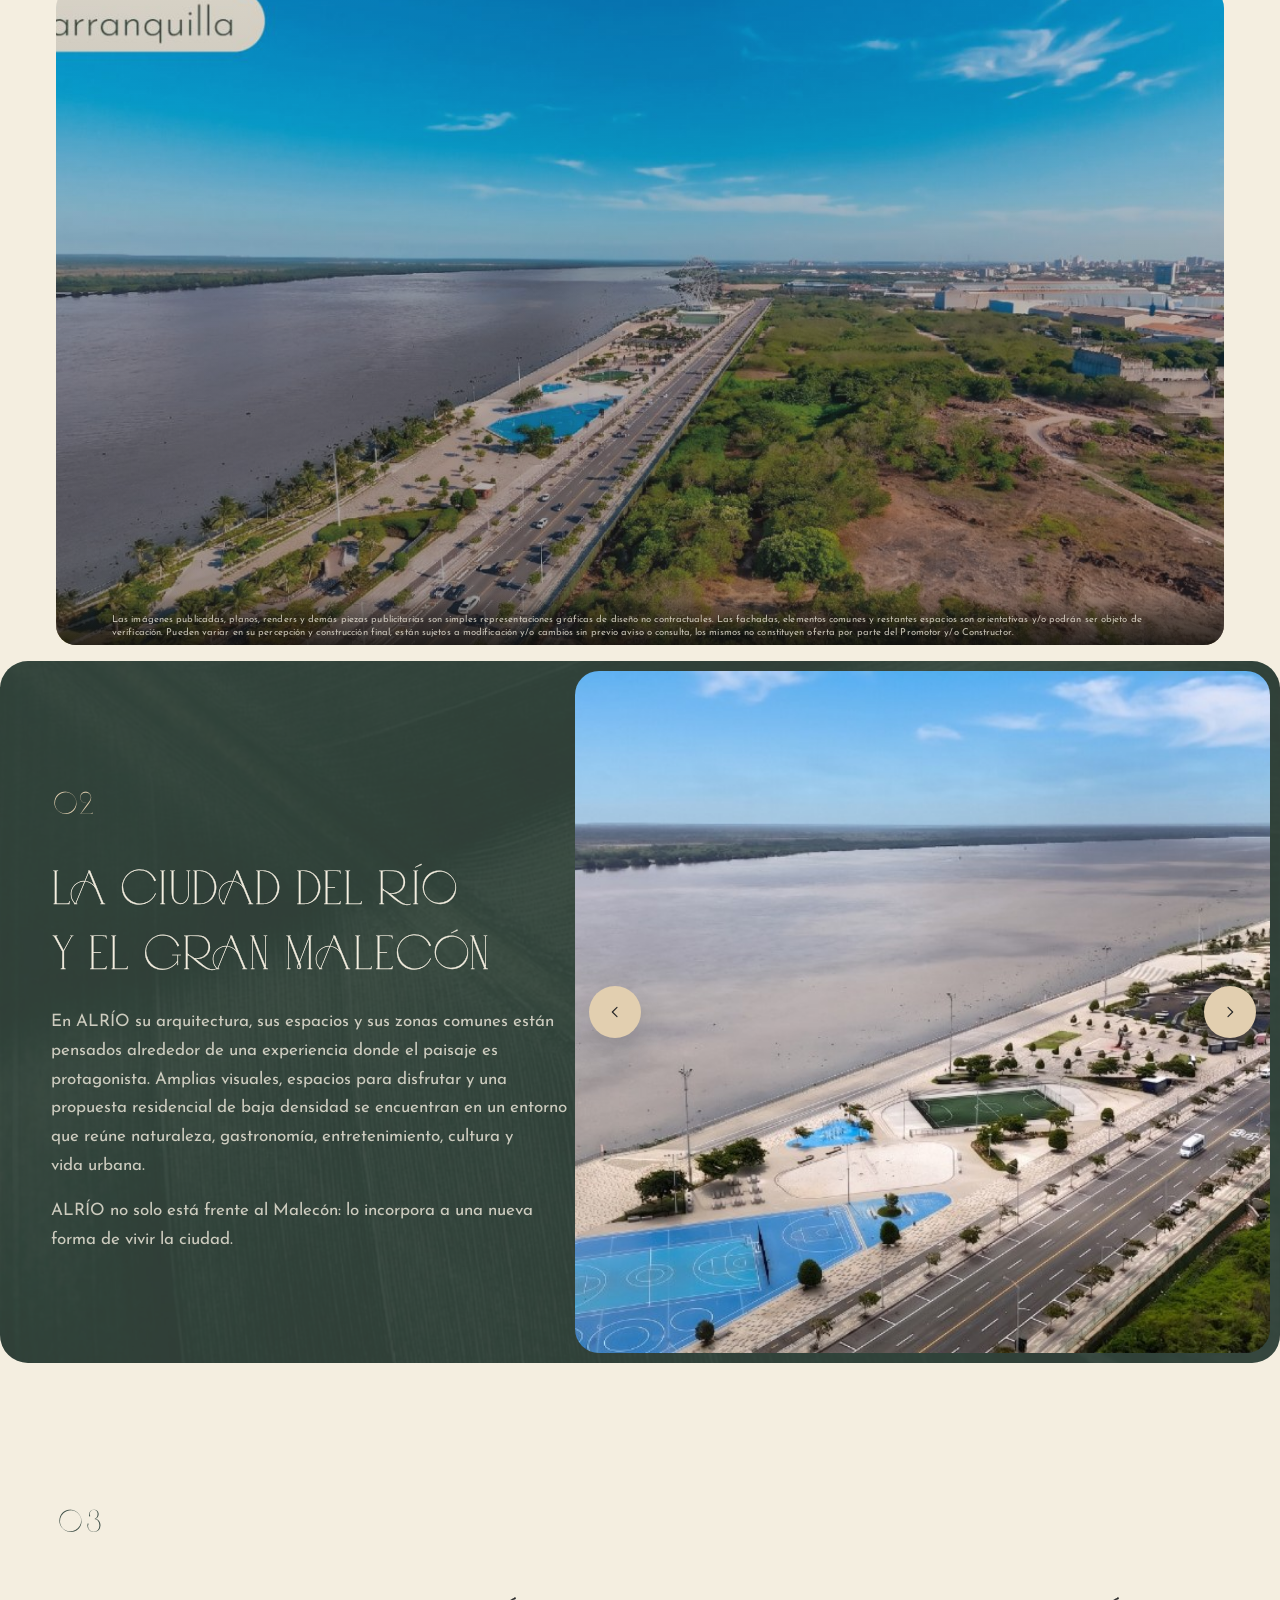
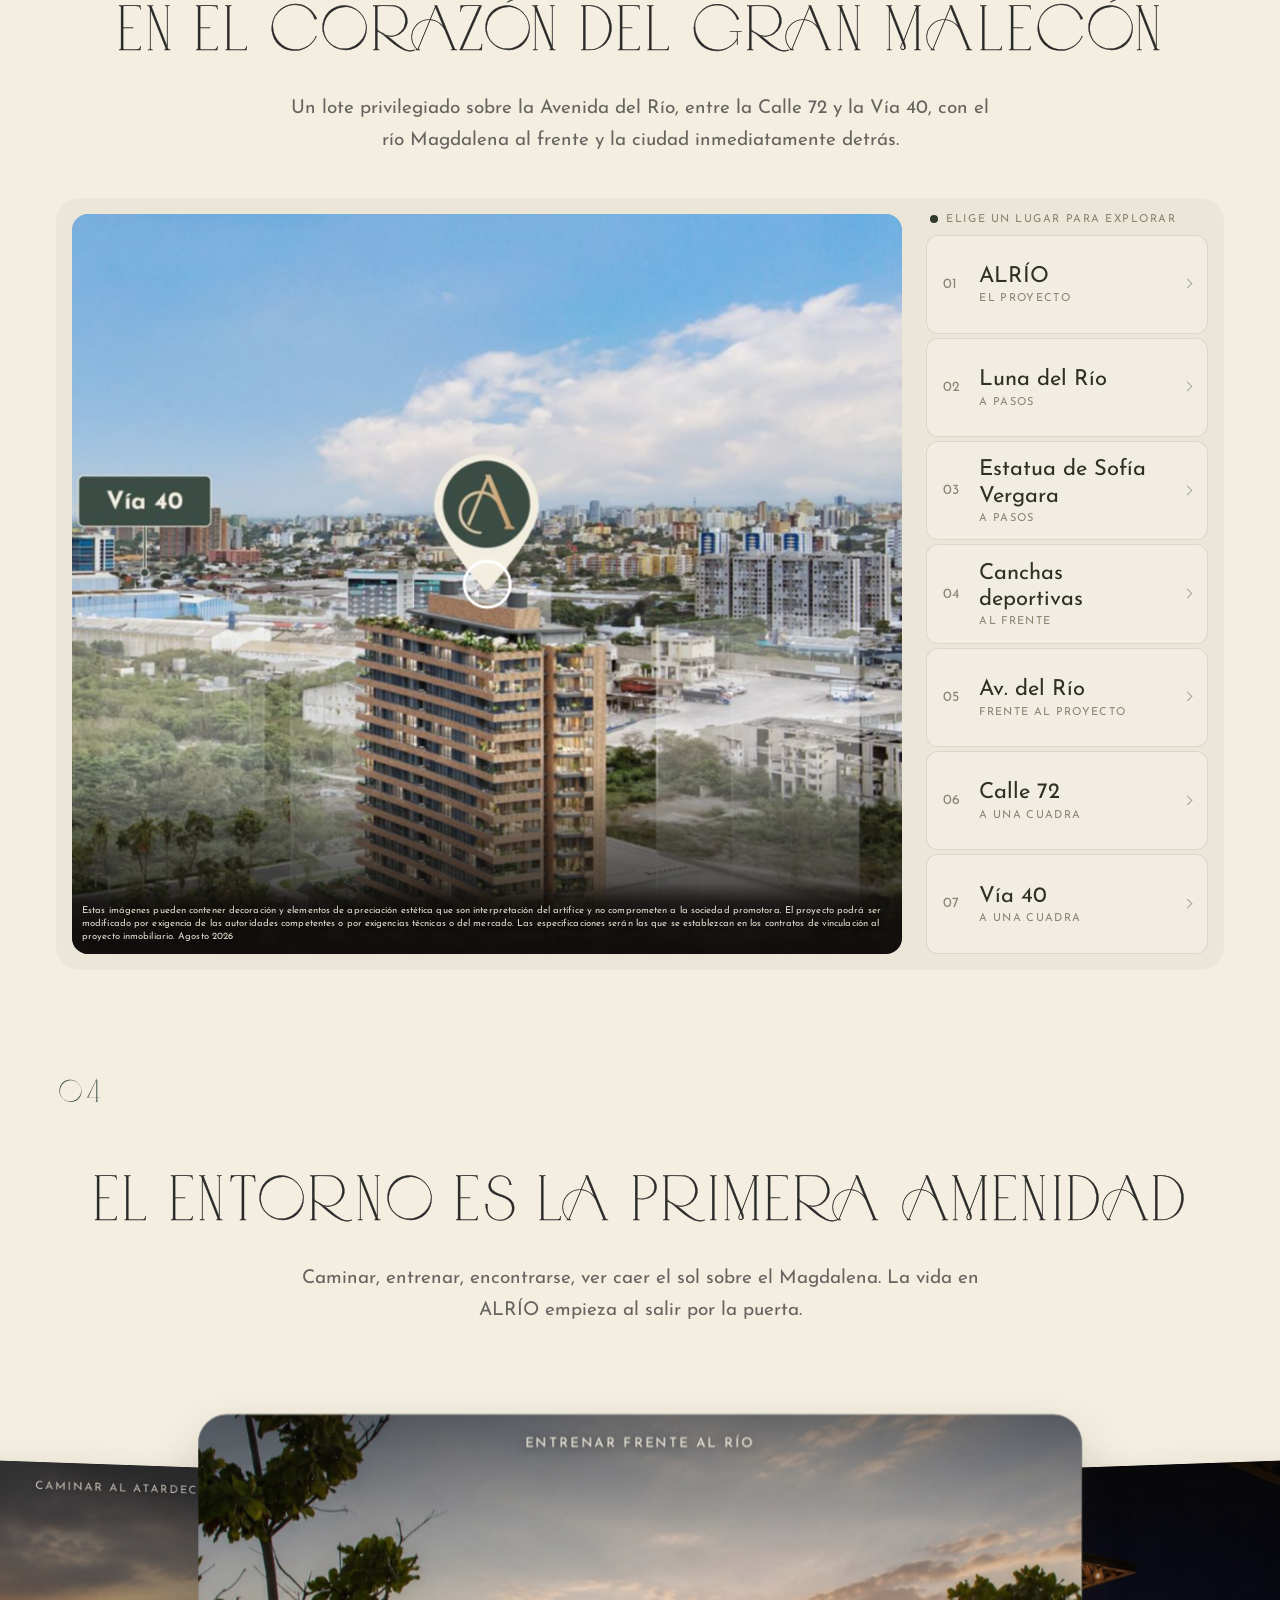
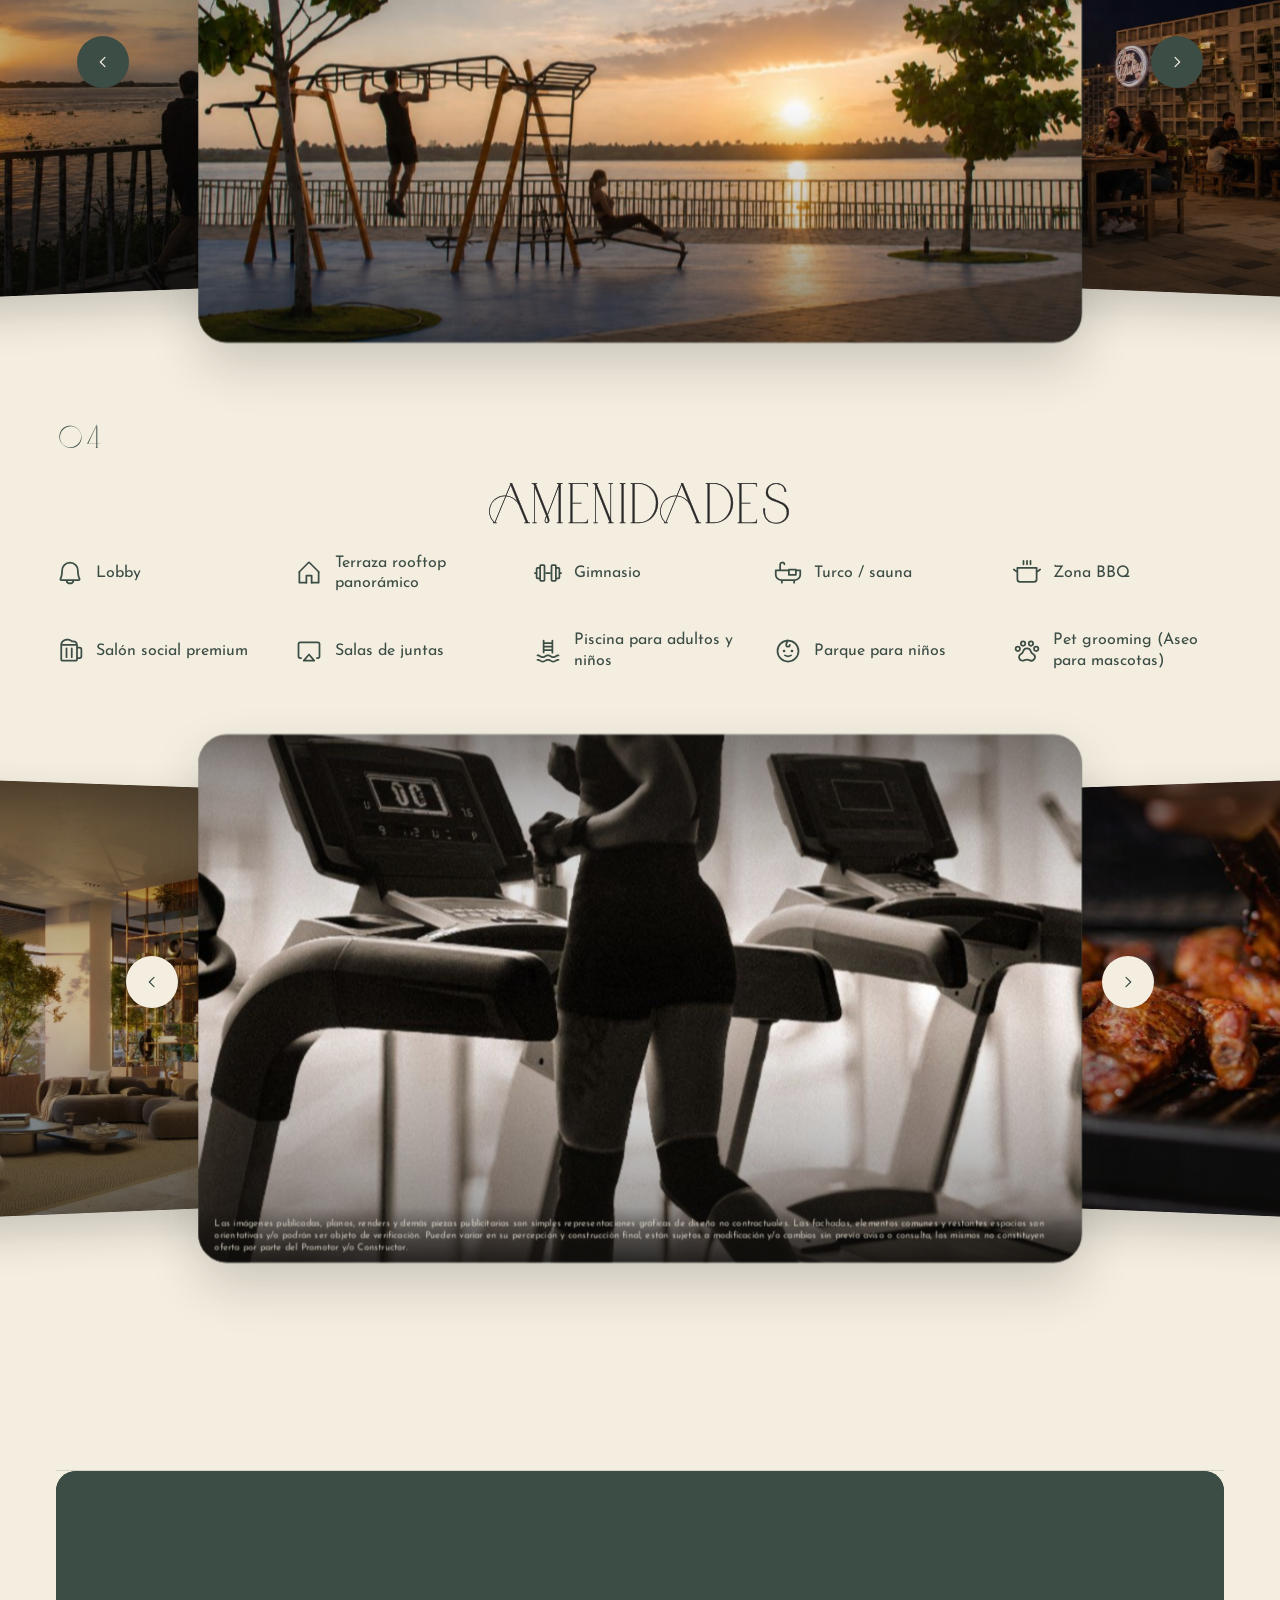
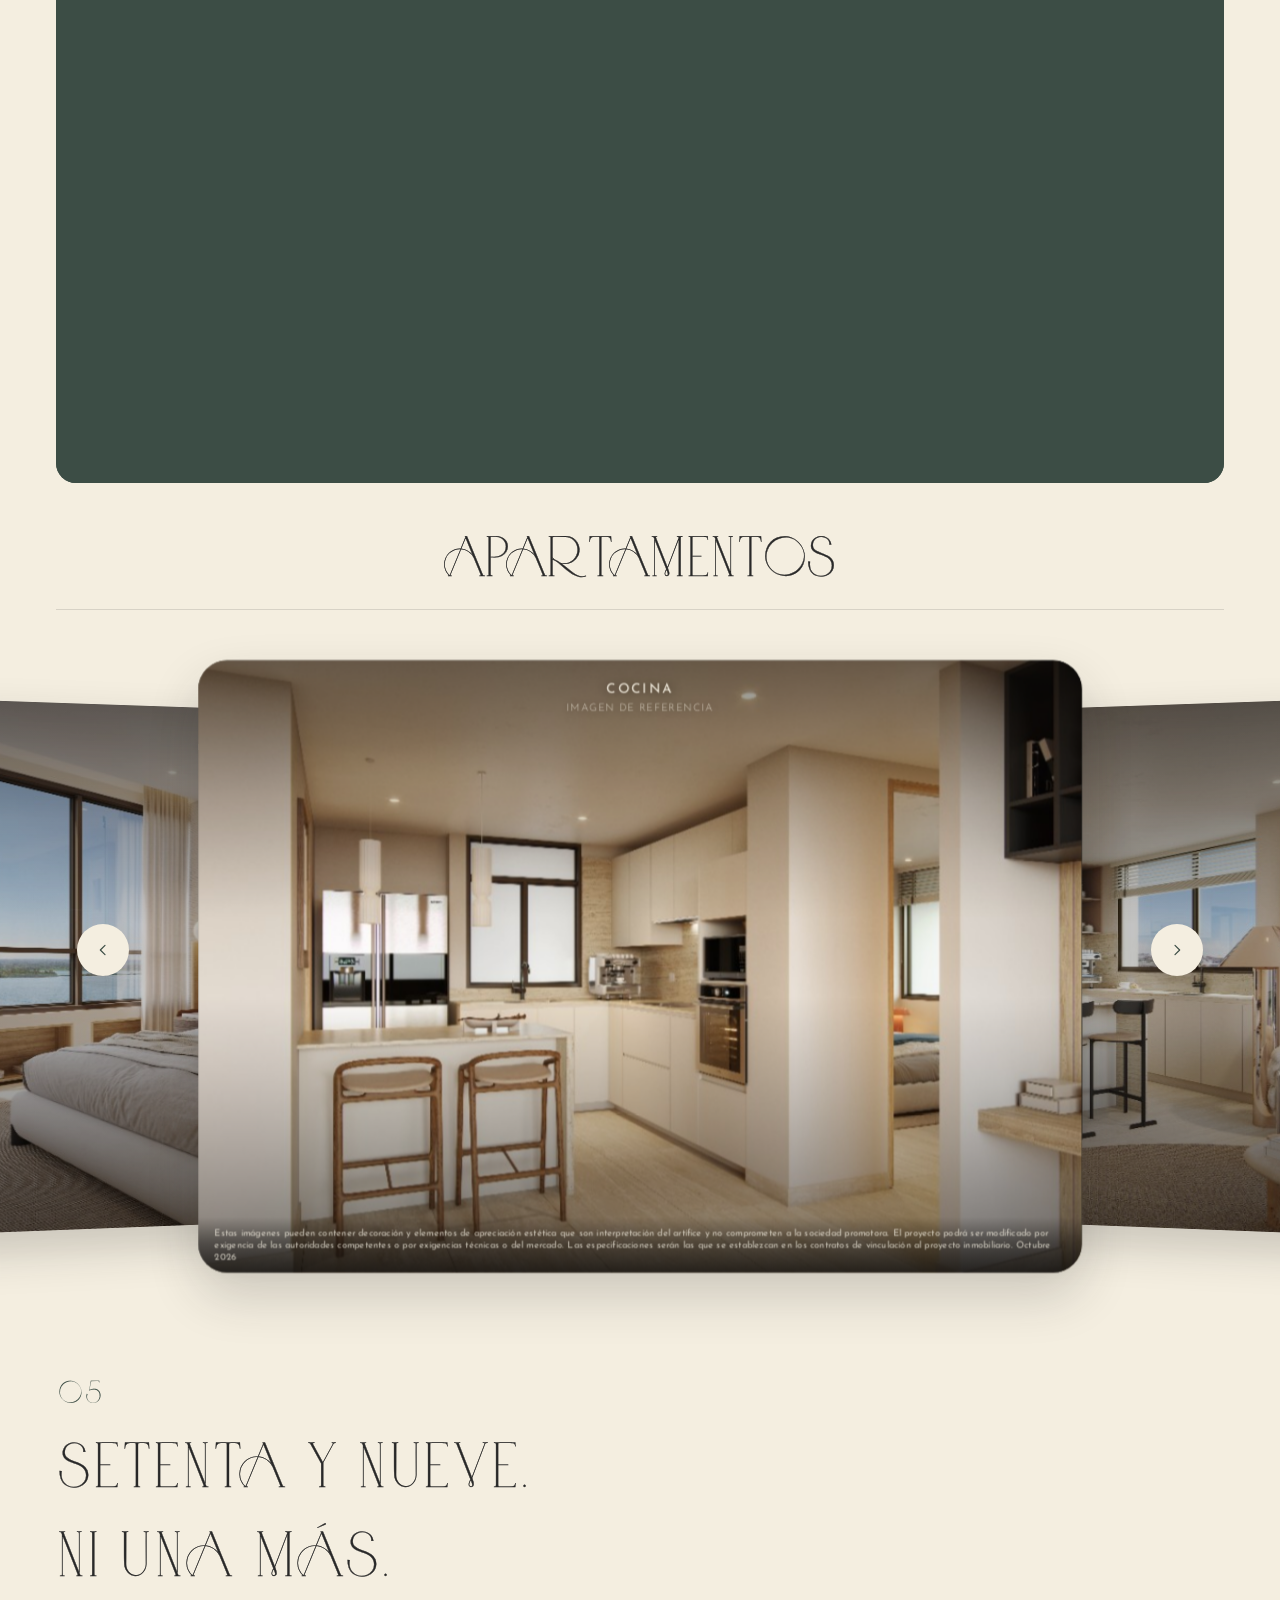
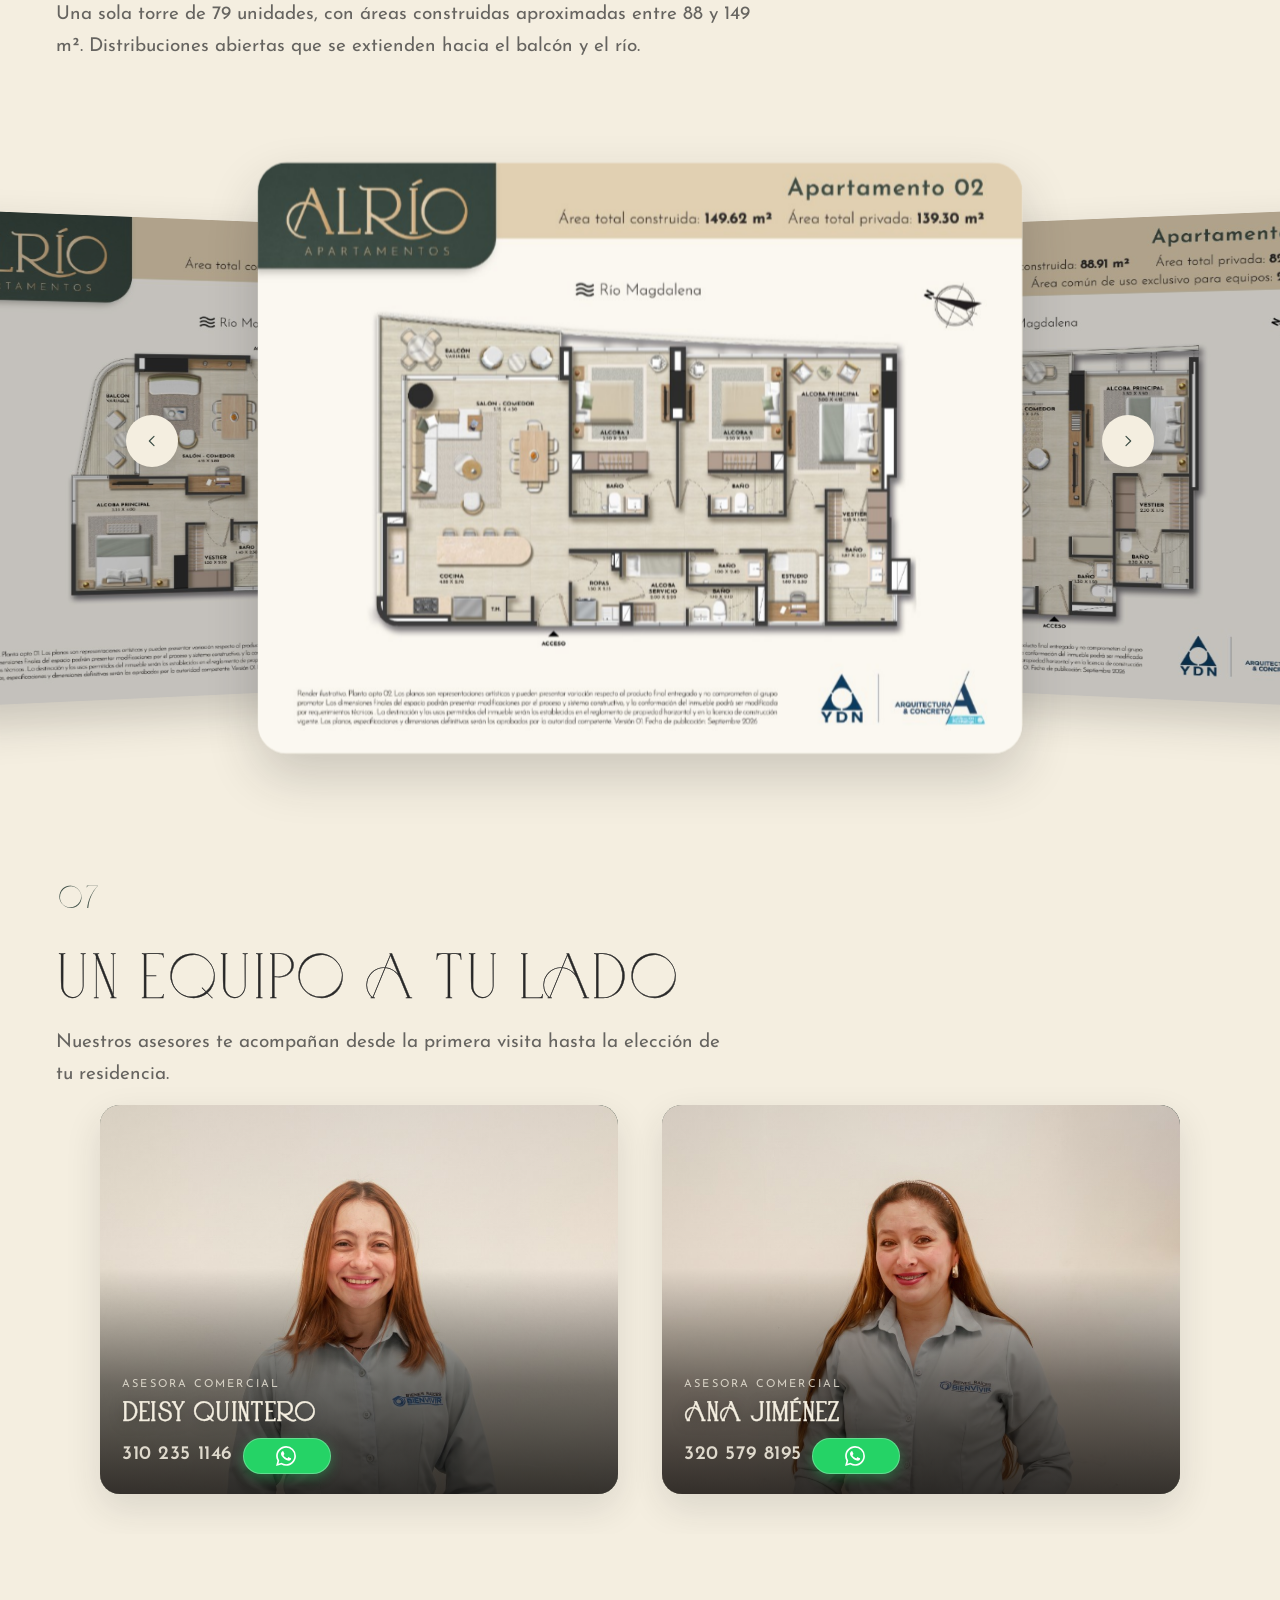
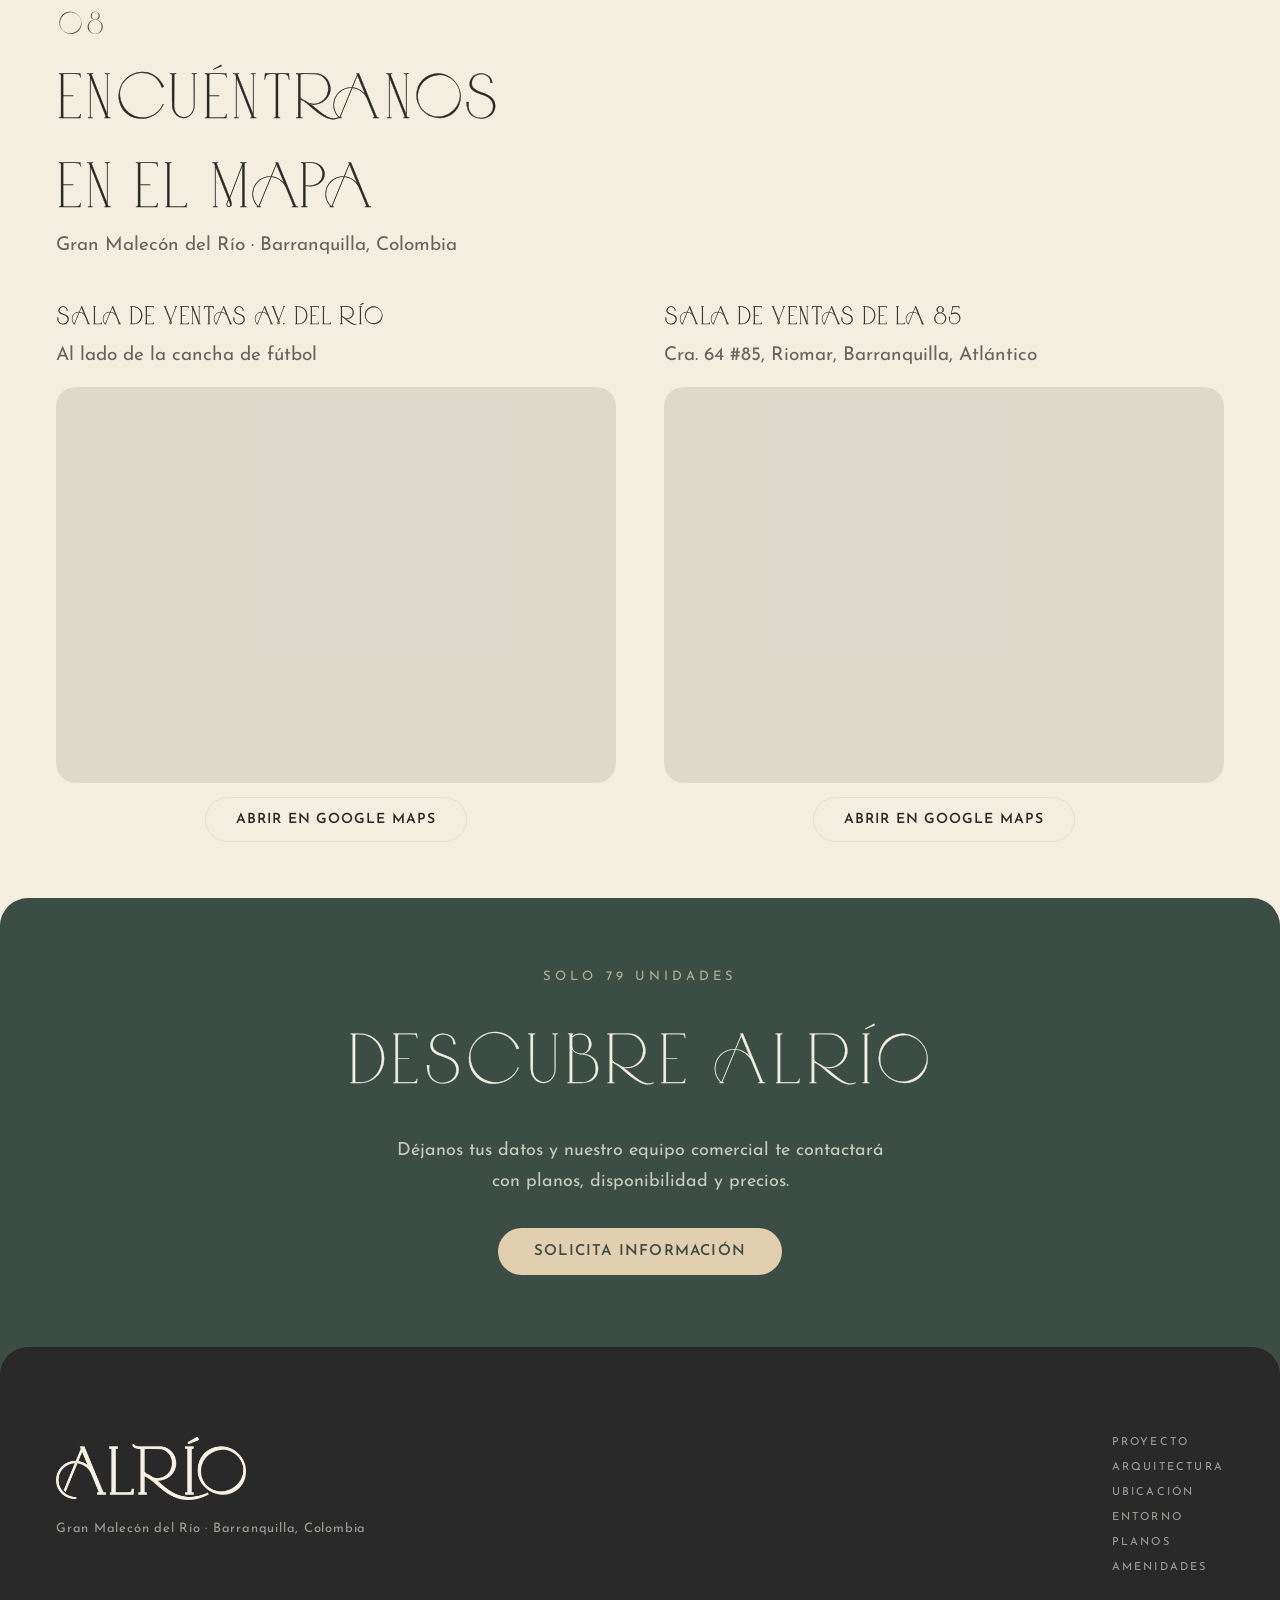
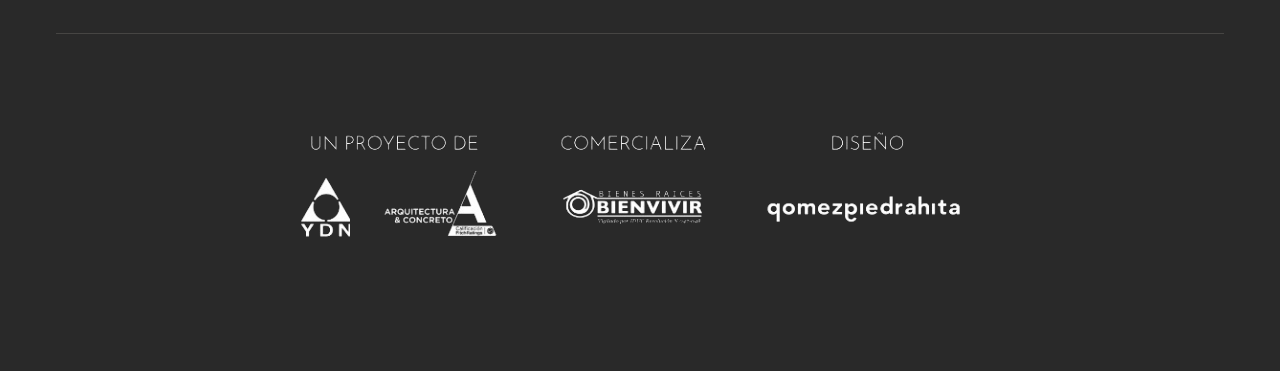
==== commit fc00e05f: "ajustes" ====
--- a/index.html
+++ b/index.html
@@ -38,7 +38,7 @@
 		<a href="#planos" data-en="Floor plans">Planos</a>
 		<a href="#amenidades" data-en="Amenities">Amenidades</a>
 		<a href="#asesores" data-en="Advisors">Asesores</a>
-		<a href="#contacto" data-en="Contact us">Contáctanos</a>
+		<a href="https://wa.link/2qgrd2" target="_blank" rel="noopener noreferrer" data-en="Contact us">Contáctanos</a>
 	</nav>
 
 	<div class="al-lang" id="al-lang">
@@ -77,7 +77,7 @@
 		<a href="#planos" data-en="Floor plans">Planos</a>
 		<a href="#amenidades" data-en="Amenities">Amenidades</a>
 		<a href="#asesores" data-en="Advisors">Asesores</a>
-		<a href="#contacto" data-en="Contact">Contacto</a>
+		<a href="https://wa.link/2qgrd2" target="_blank" rel="noopener noreferrer" data-en="Contact">Contacto</a>
 	</nav>
 	<div class="al-drawer-foot">
 		<span data-en="A project by">Un proyecto de</span>
@@ -95,8 +95,8 @@
 		<div class="al-hero-body">
 			<span class="al-kicker" data-en="Barranquilla · Gran Malecón del Río">Barranquilla · Gran Malecón del Río</span>
 			<img class="al-hero-logo" src="assets/logo-bone.png" alt="ALRÍO">
-			<h1 data-en="Coming soon">Muy pronto</h1>
-			<p data-en="An exclusive residential project at the heart of the Gran Malecón's new urban waterfront, designed for those who seek to live the privilege of the river from a unique perspective.">proyecto residencial exclusivo ubicado en el corazón del nuevo frente urbano del Gran Malecón, diseñado para quienes buscan vivir el privilegio del río desde una perspectiva única.</p>
+			<h1 data-en="Grand launch">Gran lanzamiento</h1>
+			<p data-en="An exclusive residential project at the heart of the Gran Malecón's new urban waterfront, designed for those who seek to live the privilege of the river from a unique perspective.">Proyecto residencial exclusivo ubicado en el corazón del nuevo frente urbano del Gran Malecón, diseñado para quienes buscan vivir el privilegio del río desde una perspectiva única.</p>
 			<div class="al-btn-row">
 				<a class="al-btn" href="https://share.hsforms.com/1Gtbn-f_0RCiwjNTR8z41AA560hs" target="_blank" rel="noopener" data-en="Register here">Regístrate aquí</a>
 			</div>
@@ -725,53 +725,7 @@
 		<span class="al-kicker" data-en="Only 79 residences">Solo 79 unidades</span>
 		<h2 data-en="Discover ALRÍO">Descubre ALRÍO</h2>
 		<p data-en="Leave your details and our sales team will contact you with plans, availability and pricing.">Déjanos tus datos y nuestro equipo comercial te contactará con planos, disponibilidad y precios.</p>
-		<a class="al-btn" href="#contacto" data-en="Request information">Solicita información</a>
-	</div>
-</section>
-
-<!-- CONTACTO -->
-<section class="al-sec al-sec-contact" id="contacto">
-	<div class="al-wrap al-contact">
-		<div class="al-col" data-reveal>
-			<div class="al-eyebrow">
-				<span class="al-num">09</span>
-				<span class="al-lbl" data-en="Contact">Contacto</span>
-			</div>
-			<h2 class="al-h2 al-h2-serif" data-en="Let's talk">Hablemos</h2>
-			<p class="al-p al-p-muted" data-en="Gran Malecón del Río · Avenida del Río, Barranquilla, Colombia">Gran Malecón del Río · Avenida del Río, Barranquilla, Colombia</p>
-		</div>
-		<form class="al-form" data-reveal method="post" action="#contacto">
-			<input type="hidden" name="action" value="alrio_contact">
-			
-			<label>
-				<span class="al-k" data-en="Name">Nombre</span>
-				<input type="text" name="nombre" required>
-			</label>
-			<label>
-				<span class="al-k" data-en="Phone">Teléfono</span>
-				<input type="tel" name="telefono" required>
-			</label>
-			<label class="al-full">
-				<span class="al-k" data-en="Email">Correo electrónico</span>
-				<input type="email" name="email" required>
-			</label>
-			<label class="al-full">
-				<span class="al-k" data-en="Message (optional)">Mensaje (opcional)</span>
-				<textarea name="mensaje" rows="3"></textarea>
-			</label>
-			<label class="al-consent">
-				<input type="checkbox" name="consent" required>
-				<span data-en="I authorise the processing of my personal data in accordance with the privacy policy.">Autorizo el tratamiento de mis datos personales conforme a la política de privacidad.</span>
-			</label>
-			<div class="al-submit-row">
-				<button type="submit" class="al-submit" data-en="Send">Enviar</button>
-				
-					<span class="al-formmsg" data-en="Thank you — we'll be in touch shortly.">Gracias. Te contactaremos muy pronto.</span>
-				
-					<span class="al-formmsg" data-en="Please check the form and try again.">Revisa los datos e inténtalo de nuevo.</span>
-				
-			</div>
-		</form>
+		<a class="al-btn" href="#asesores" data-en="Request information">Solicita información</a>
 	</div>
 </section>
 
@@ -813,7 +767,7 @@
 	</div>
 </footer>
 
-<a class="al-wa" id="al-wa-btn" href="https://wa.me/" target="_blank" rel="noopener" aria-label="WhatsApp">
+<a class="al-wa" id="al-wa-btn" href="https://wa.link/2qgrd2" target="_blank" rel="noopener noreferrer" aria-label="WhatsApp">
 	<span class="al-wa-msg" id="al-wa-msg" data-en="Contact us">Contáctanos</span>
 	<span class="al-wa-btn">
 		<svg viewBox="0 0 24 24" aria-hidden="true">
--- a/css/base.css
+++ b/css/base.css
@@ -19,6 +19,8 @@
   --btn-radius: 999px;
   /* solape de la 1.ª sección sobre el hero (curva hueso sobre la portada) */
   --hero-seam: 36px;
+  /* solape del footer oscuro sobre la franja verde del CTA */
+  --footer-seam: 56px;
 }
 
 * { box-sizing: border-box; }
--- a/css/sections.css
+++ b/css/sections.css
@@ -337,9 +337,44 @@
 #asesores.al-sec {
   padding-top: 72px;
   padding-bottom: 72px;
+  scroll-margin-top: 88px;
 }
 #asesores .al-cover-head { margin-bottom: 28px; }
 #asesores .al-team { margin-top: 32px; }
+@media (min-width: 681px) {
+  #asesores.al-sec {
+    padding-top: 8px;
+    padding-bottom: 40px;
+    scroll-margin-top: 72px;
+  }
+  #asesores .al-cover-head {
+    margin-bottom: 6px;
+    display: flex;
+    flex-direction: column;
+    gap: 6px;
+  }
+  #asesores .al-eyebrow {
+    gap: 12px;
+    margin-bottom: 0;
+  }
+  #asesores .al-h2-serif {
+    margin: 0;
+  }
+  #asesores .al-cover-head .al-p-muted {
+    margin: 0;
+  }
+  #asesores .al-team {
+    margin-top: 14px;
+    max-width: clamp(840px, 88vw, 1080px);
+    margin-left: auto;
+    margin-right: auto;
+    gap: clamp(28px, 3.6vw, 44px);
+  }
+  #asesores .al-advisor-photo {
+    aspect-ratio: 4 / 3;
+    min-height: 0;
+  }
+}
 .al-sec-map {
   padding-top: 56px;
   padding-bottom: 56px;
@@ -347,7 +382,7 @@
 .al-map-grid {
   display: grid;
   grid-template-columns: repeat(2, minmax(0, 1fr));
-  gap: clamp(22px, 3vw, 32px);
+  gap: clamp(32px, 4vw, 48px);
 }
 .al-map-card {
   display: flex;
@@ -385,8 +420,10 @@
   text-align: center;
 }
 .al-sec-cta {
+  position: relative;
+  z-index: 1;
   padding-top: 72px !important;
-  padding-bottom: 72px !important;
+  padding-bottom: calc(72px + var(--footer-seam)) !important;
 }
 .al-sec-contact {
   padding-top: 72px;
--- a/css/footer.css
+++ b/css/footer.css
@@ -1,6 +1,15 @@
 /* ALRÍO · pie y lightbox */
 /* footer */
-.al-footer { padding: 90px var(--pad) 44px; background: var(--ink); color: rgba(244,238,224,.6); border-radius: var(--radius) var(--radius) 0 0; overflow: hidden; }
+.al-footer {
+  position: relative;
+  z-index: 2;
+  margin-top: calc(-1 * var(--footer-seam));
+  padding: 90px var(--pad) 44px;
+  background: var(--ink);
+  color: rgba(244,238,224,.6);
+  border-radius: var(--radius) var(--radius) 0 0;
+  overflow: hidden;
+}
 .al-footer-top {
   max-width: 1440px; margin: 0 auto; display: grid; grid-template-columns: 1fr auto; gap: 80px;
   align-items: start; padding-bottom: 60px; border-bottom: 1px solid rgba(244,238,224,.14);
--- a/css/responsive.css
+++ b/css/responsive.css
@@ -223,7 +223,11 @@
     height: min(54vh, 500px);
     min-height: 340px;
   }
-  .al-map-grid { grid-template-columns: 1fr; }
+  .al-map-grid {
+    grid-template-columns: 1fr;
+    row-gap: 56px;
+    column-gap: 0;
+  }
   .al-map-embed {
     height: min(48vh, 420px);
     min-height: 280px;
@@ -234,7 +238,7 @@
   }
   .al-sec-cta {
     padding-top: 56px !important;
-    padding-bottom: 56px !important;
+    padding-bottom: calc(56px + var(--footer-seam)) !important;
   }
   .al-footer-legal { flex-direction: column; gap: 10px; }
   .al-footer-credits {
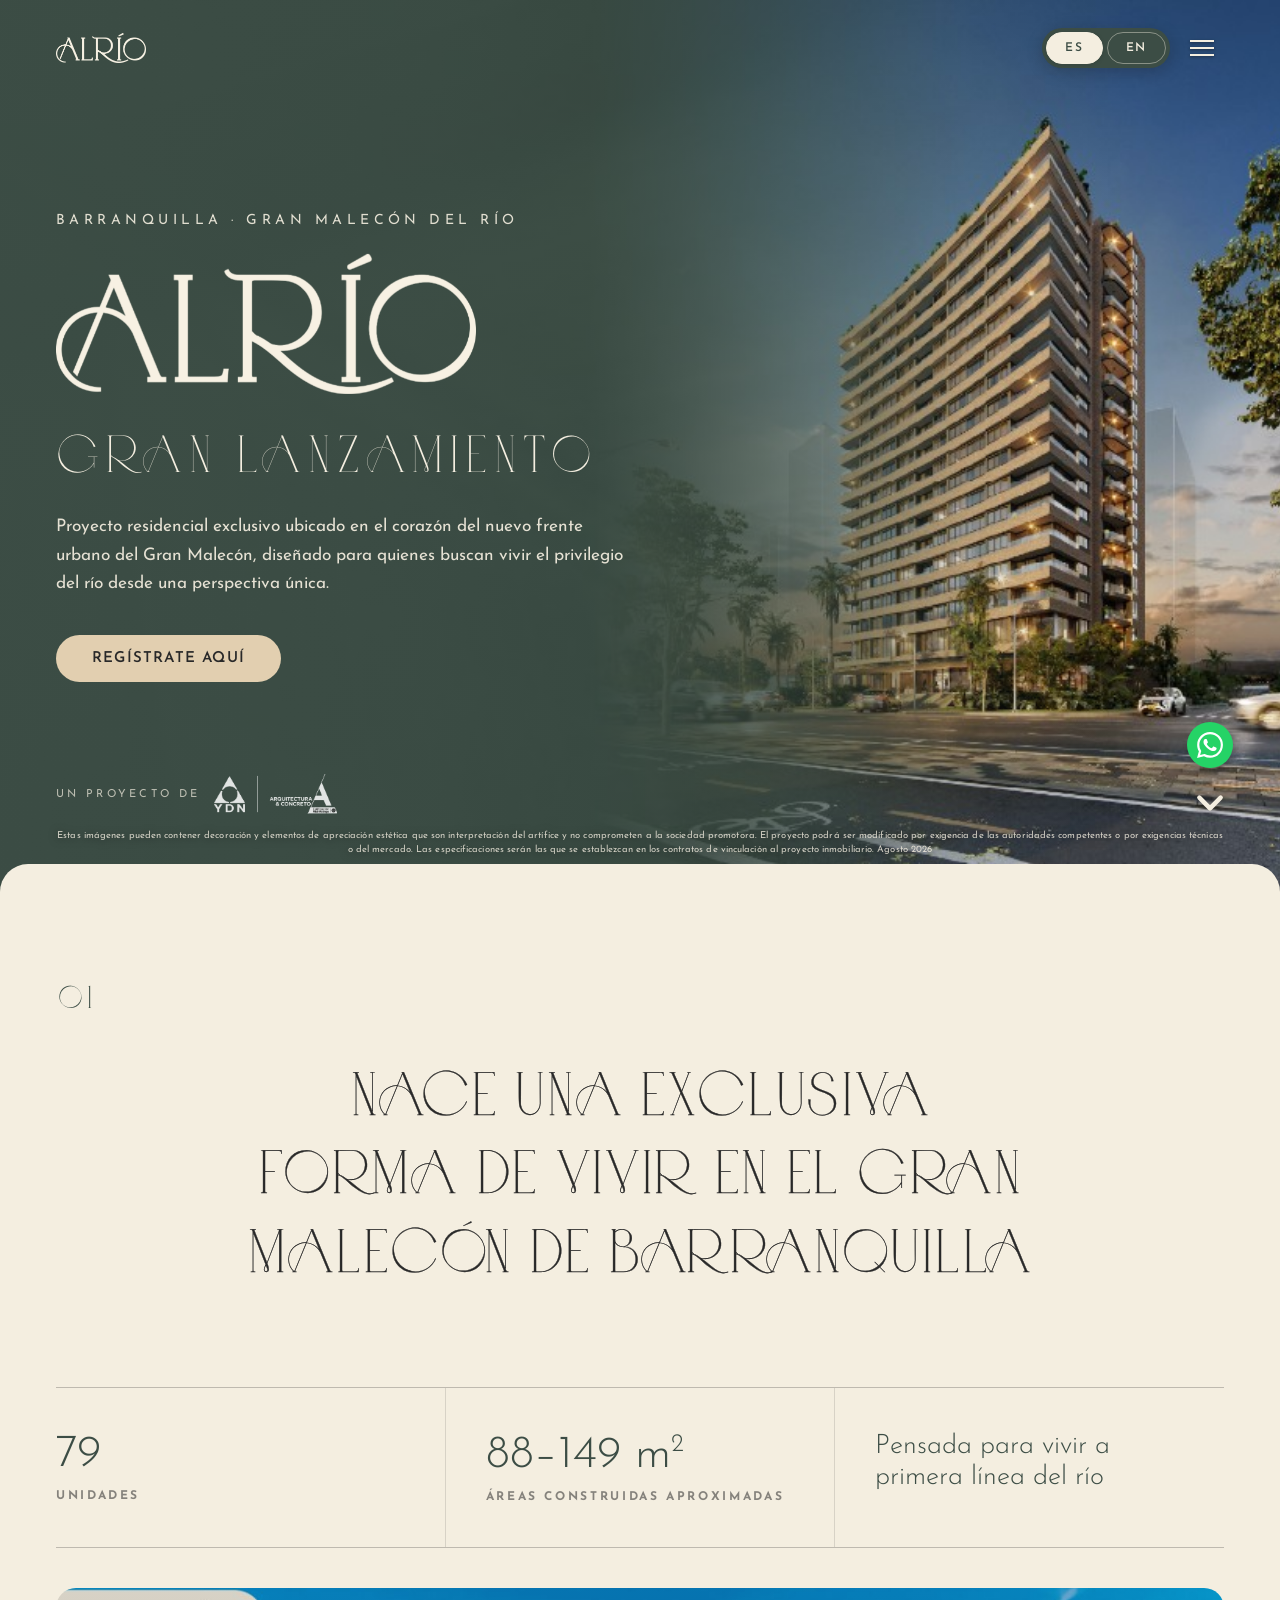
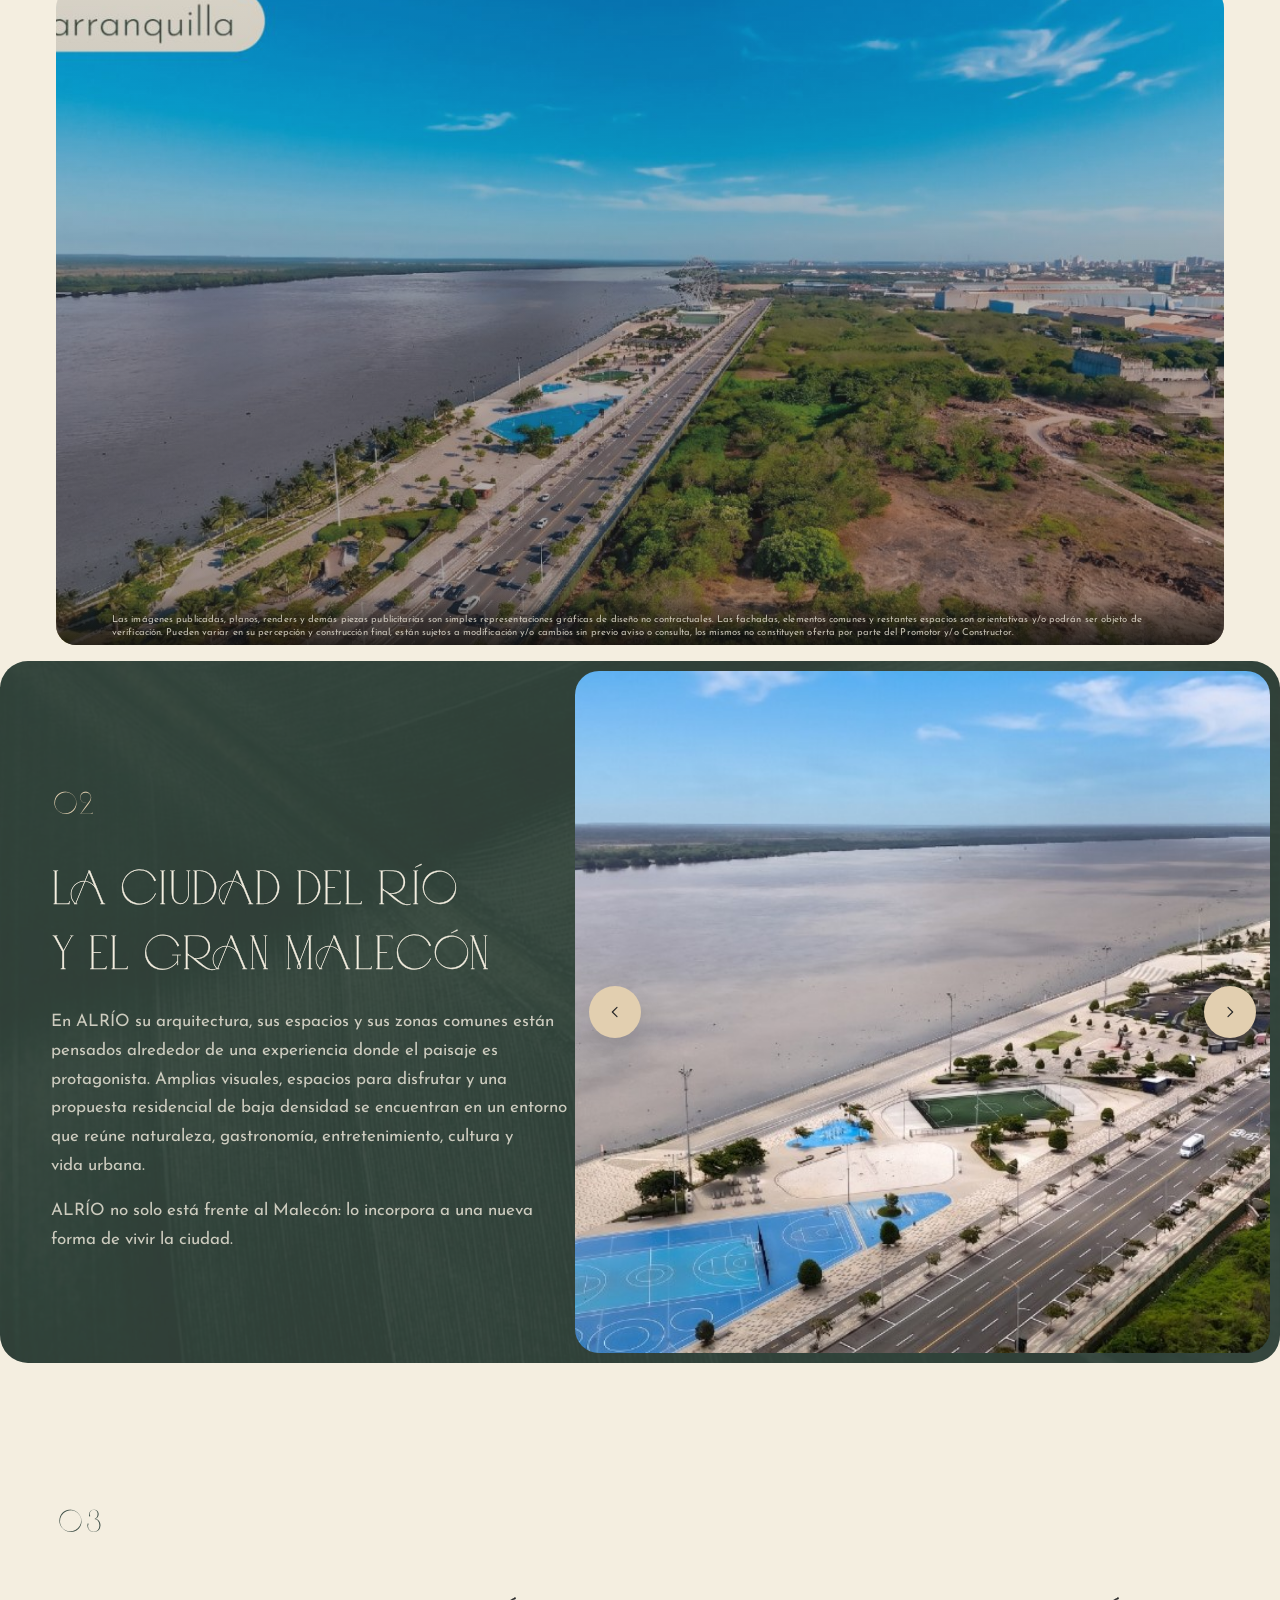
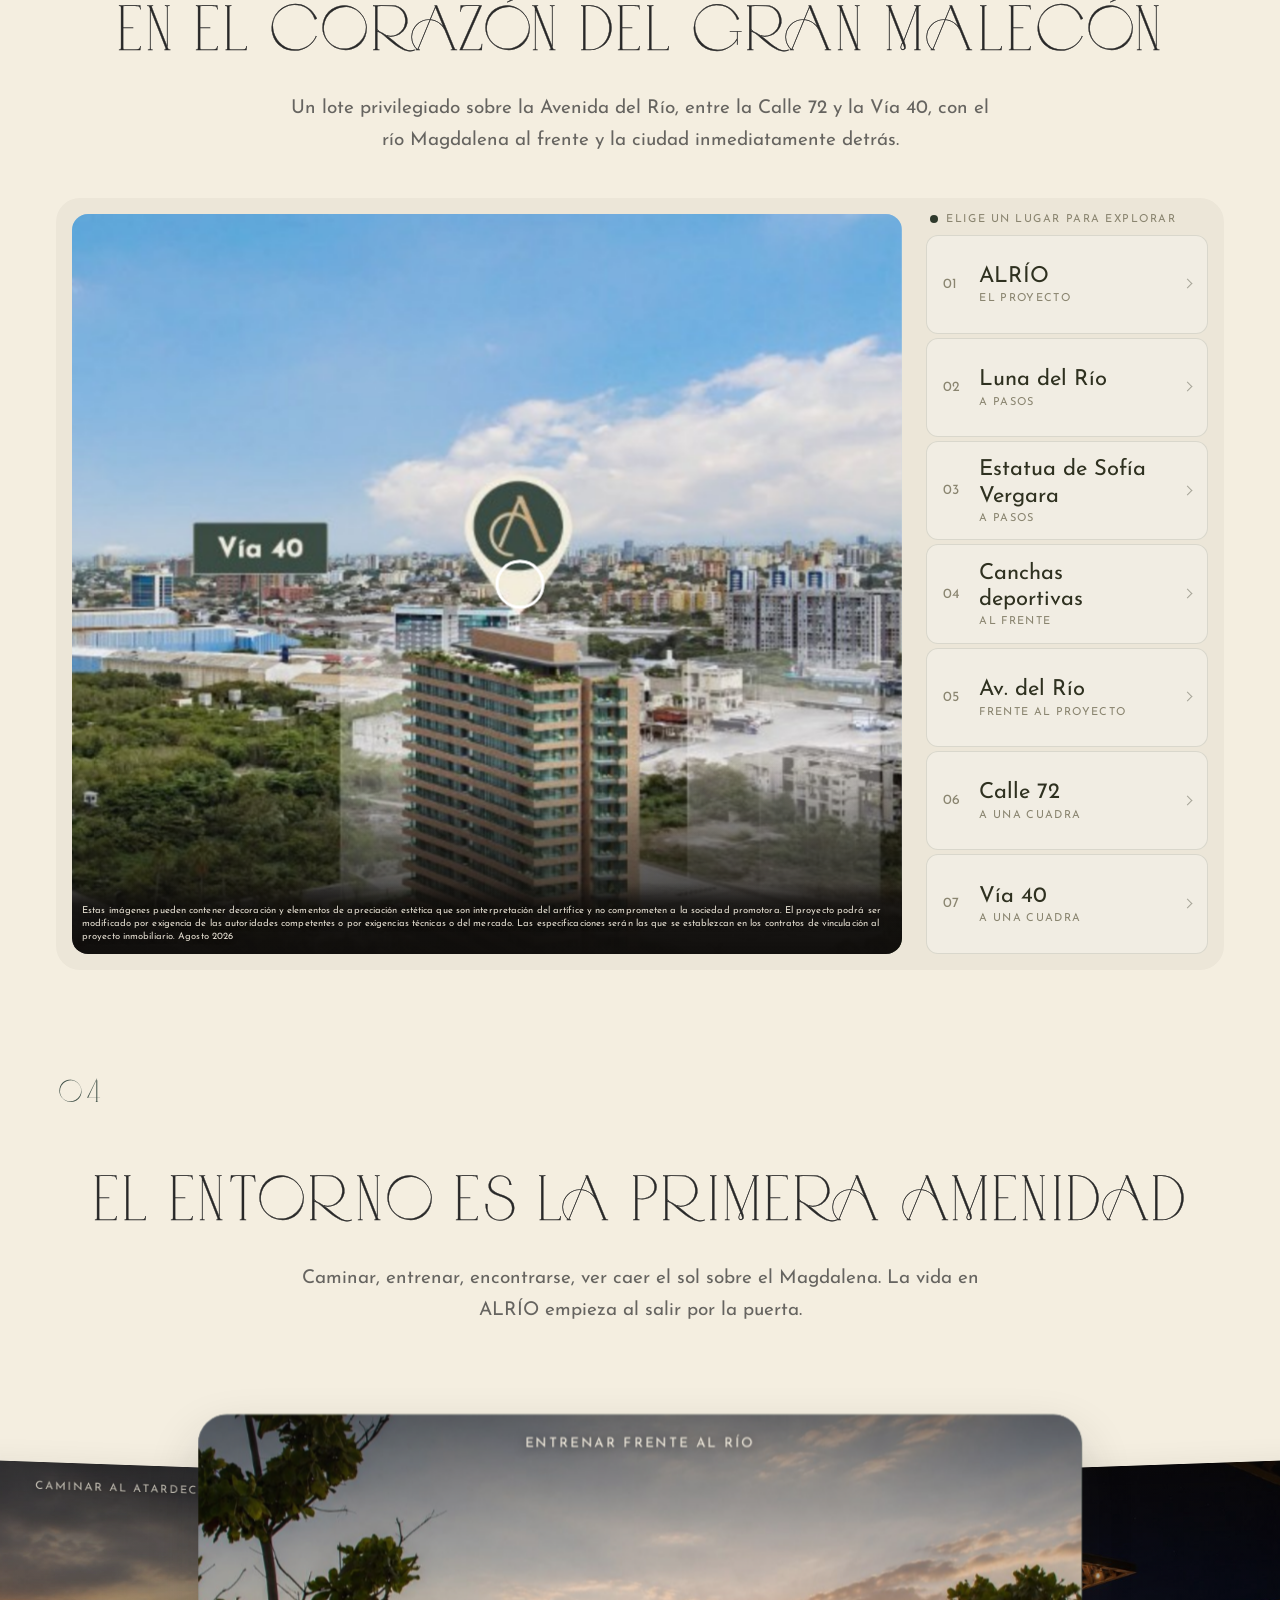
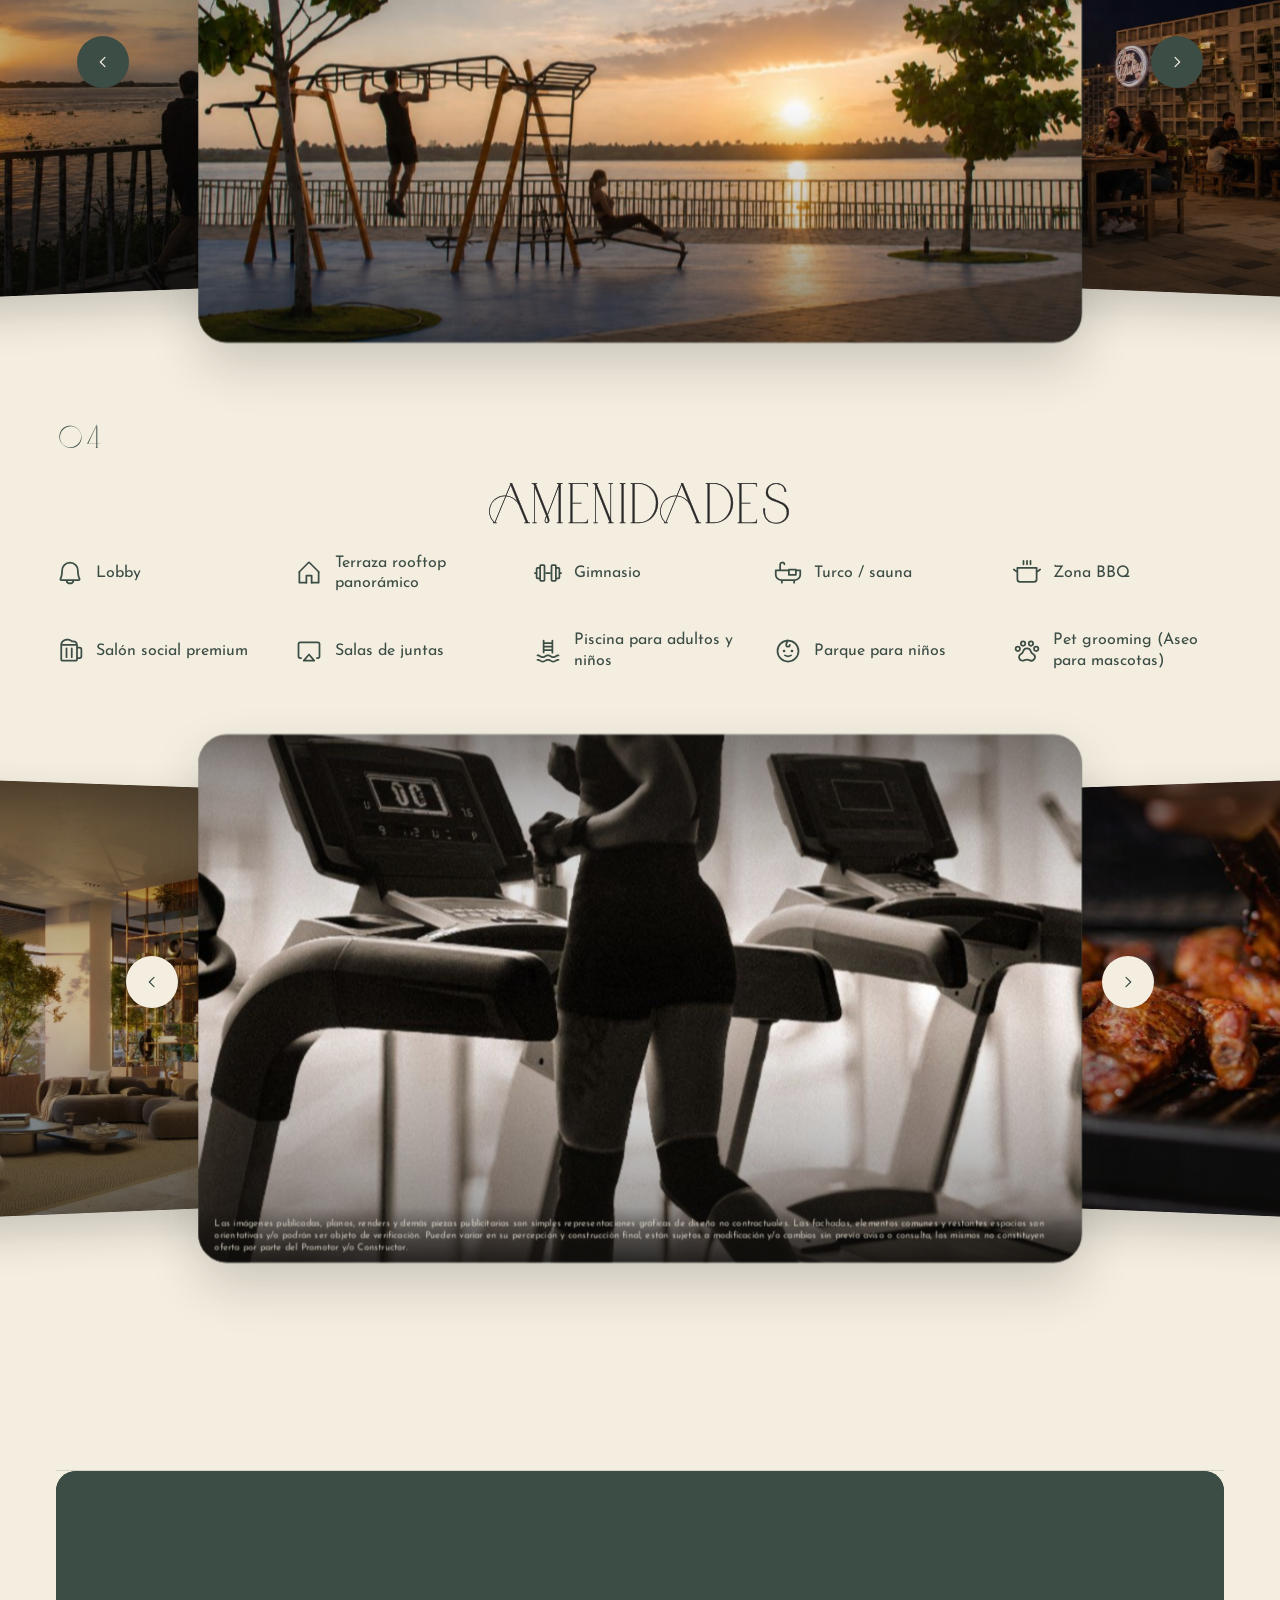
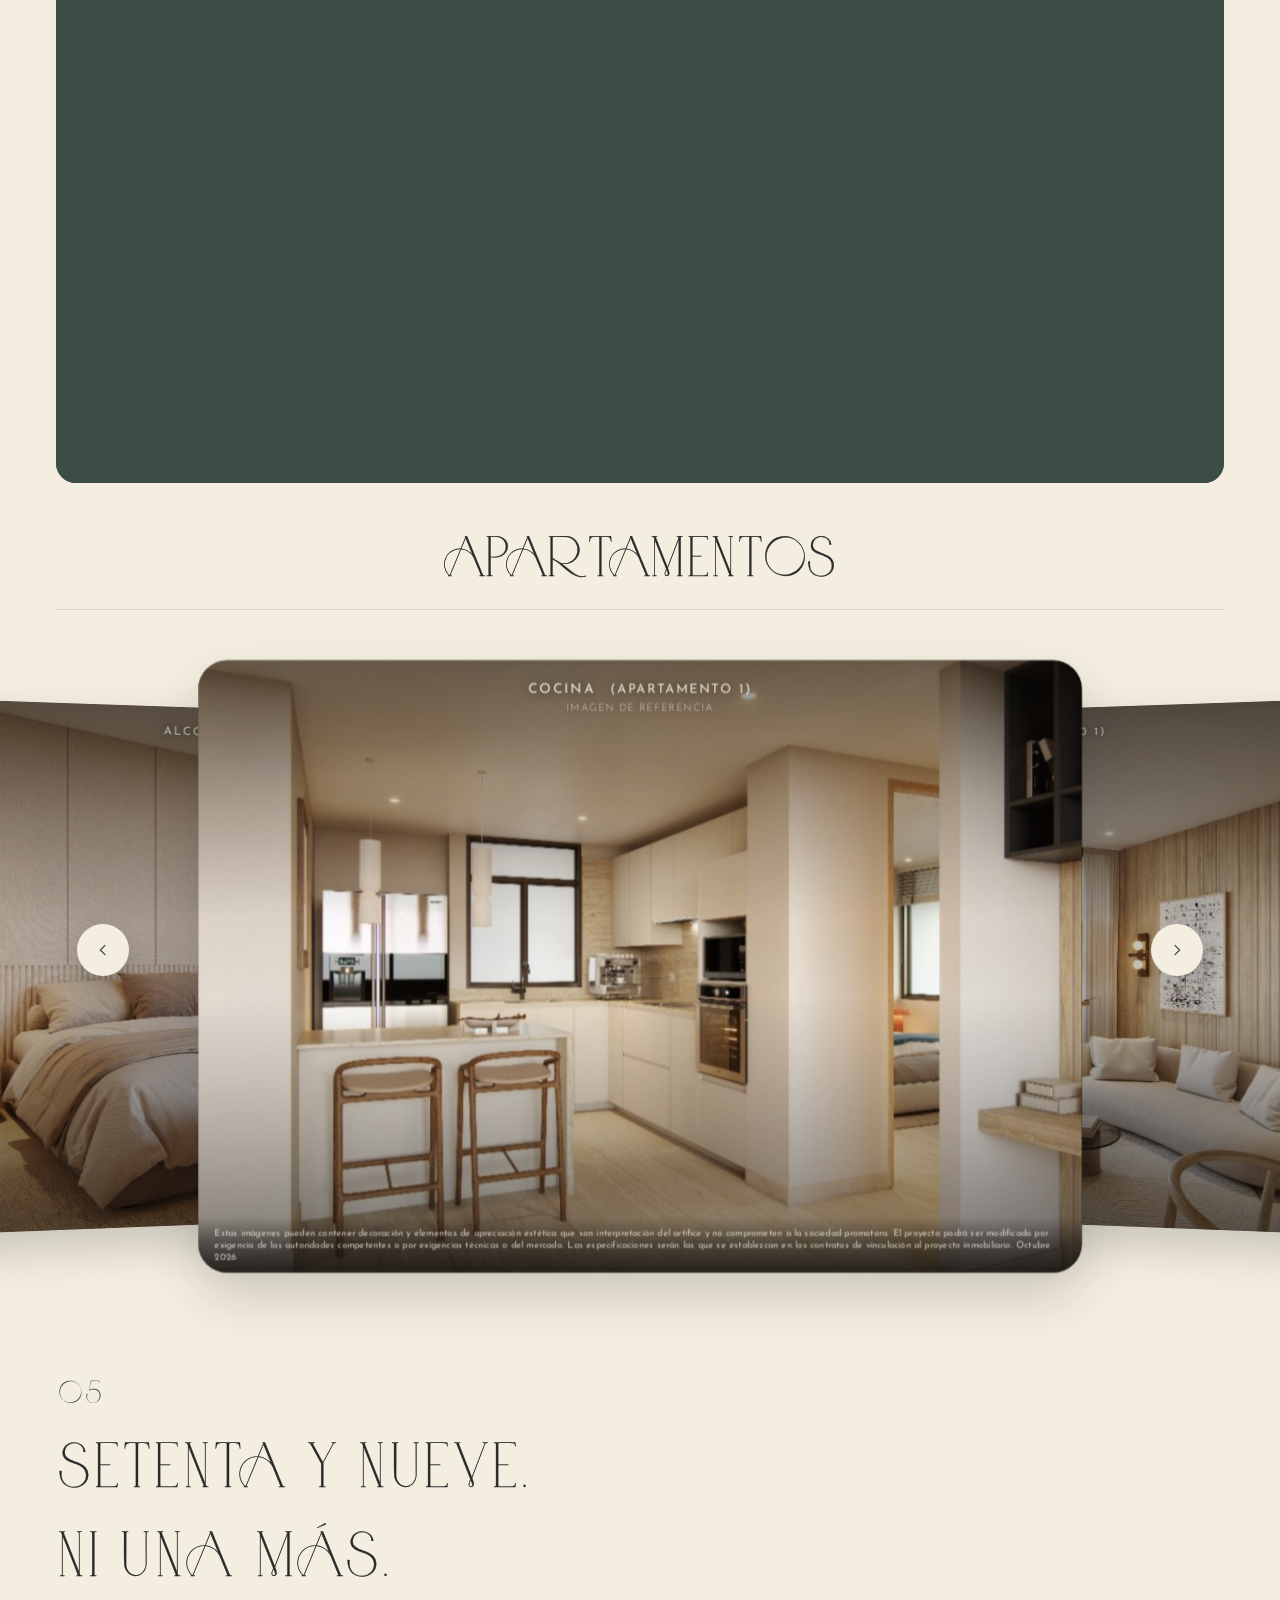
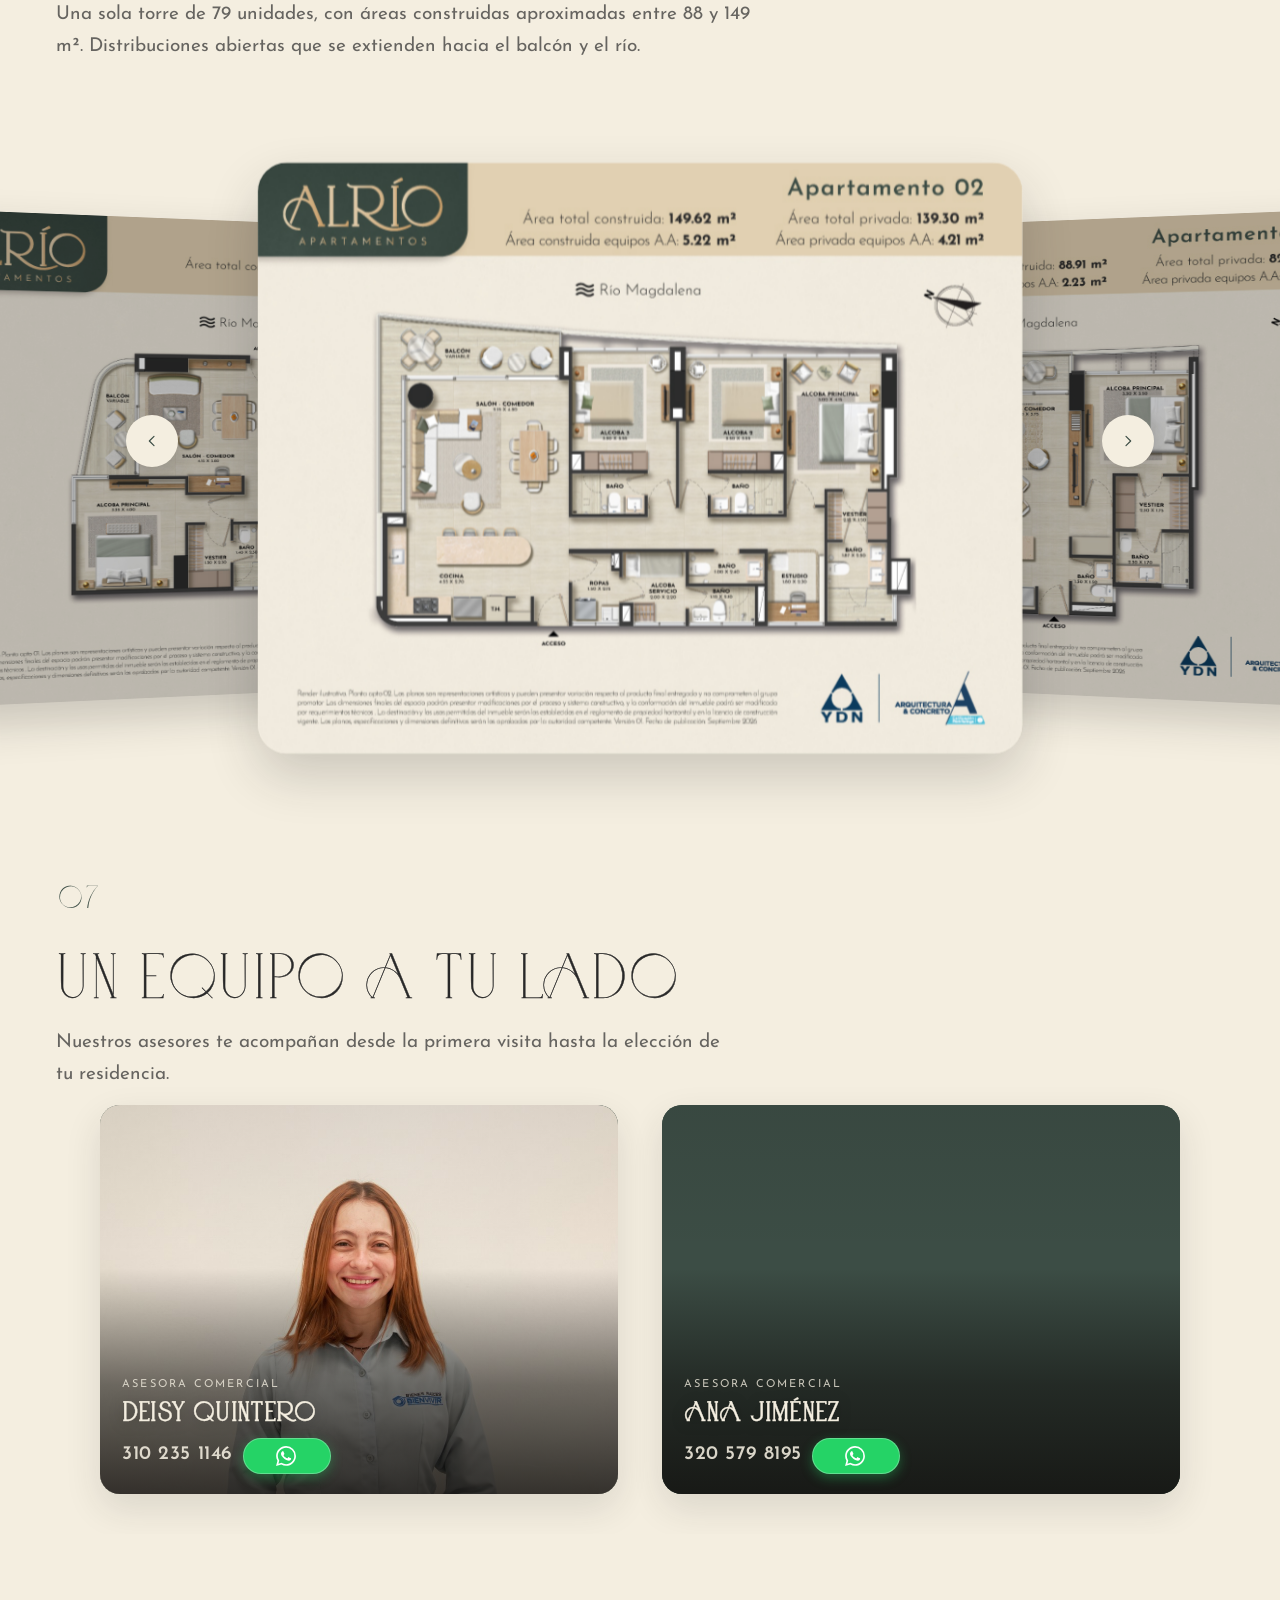
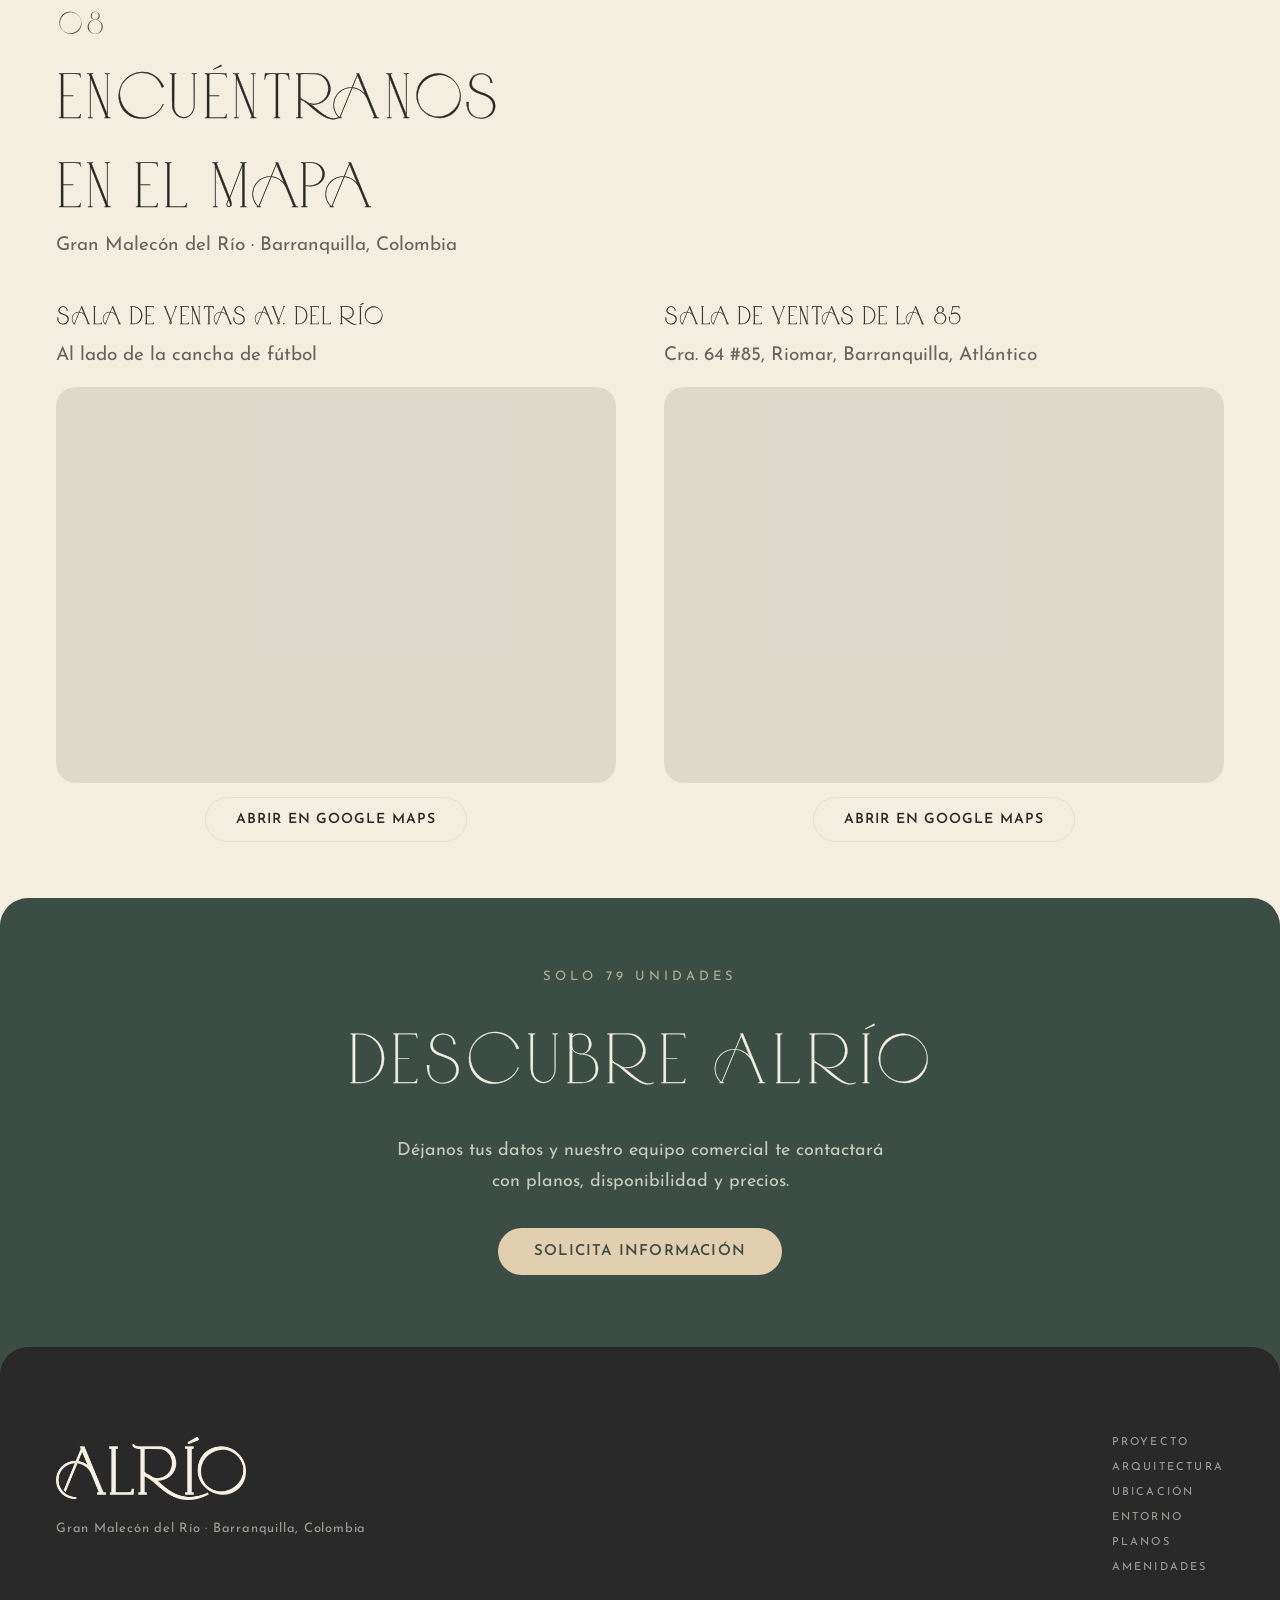
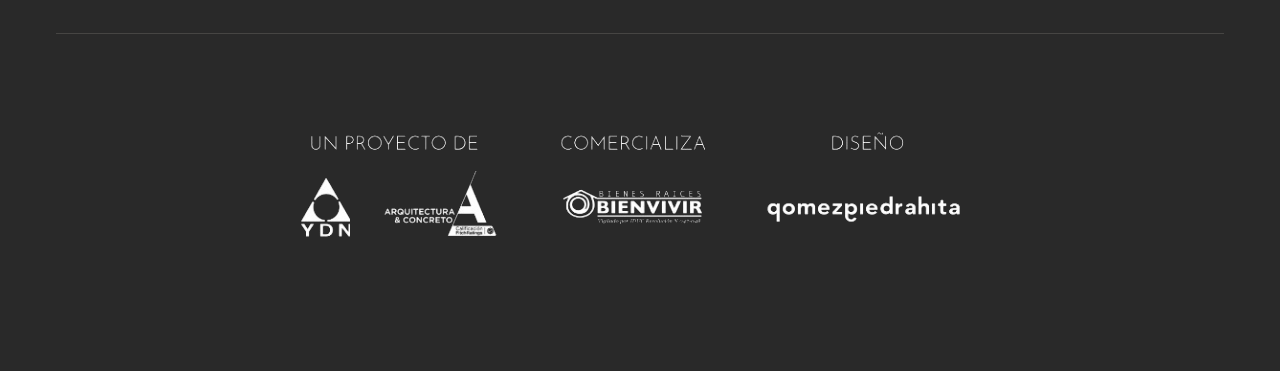
==== commit 091e3d0b: "ajustes" ====
--- a/index.html
+++ b/index.html
@@ -206,7 +206,7 @@
 		<section class="ubic" aria-label="Qué hay cerca del proyecto">
 			<div class="ubic__visor" id="visor">
 				<div class="ubic__capa" id="capa">
-					<img id="foto" src="assets/ubicacion-alrio.jpg" alt="Vista aérea del proyecto ALRÍO y su entorno">
+					<img id="foto" src="assets/ubicacion-alrio.png?v=2" alt="Vista aérea del proyecto ALRÍO y su entorno">
 					<div class="ubic__halo" id="halo"></div>
 				</div>
 			</div>
@@ -497,59 +497,83 @@
 					<svg viewBox="0 0 24 24" aria-hidden="true"><path d="M15 5 L8 12 L15 19" fill="none" stroke="currentColor" stroke-width="1.8" stroke-linecap="round" stroke-linejoin="round"/></svg>
 				</button>
 				<div class="al-cover-stage">
-					<figure class="al-cover-card" data-lb="assets/apt-01-alcoba.png">
-						<img loading="lazy" src="assets/apt-01-alcoba.png" alt="Alcoba ALRÍO">
+					<figure class="al-cover-card" data-lb="assets/apt-07-alcoba.png">
+						<img loading="lazy" src="assets/apt-07-alcoba.png" alt="Alcoba (Apartamento 1)">
 						<figcaption>
-							<span class="al-cover-name" data-en="Bedroom">Alcoba</span>
+							<span class="al-cover-title-row">
+								<span class="al-cover-name" data-en="Bedroom">Alcoba</span>
+								<span class="al-cover-apt" data-en="(Apartment 1)">(Apartamento 1)</span>
+							</span>
 							<span class="al-cover-ref" data-en="Reference image">Imagen de referencia</span>
 						</figcaption>
 					</figure>
 					<figure class="al-cover-card" data-lb="assets/apt-02-cocina.png">
-						<img loading="lazy" src="assets/apt-02-cocina.png" alt="Cocina ALRÍO">
+						<img loading="lazy" src="assets/apt-02-cocina.png" alt="Cocina (Apartamento 1)">
 						<figcaption>
-							<span class="al-cover-name" data-en="Kitchen">Cocina</span>
+							<span class="al-cover-title-row">
+								<span class="al-cover-name" data-en="Kitchen">Cocina</span>
+								<span class="al-cover-apt" data-en="(Apartment 1)">(Apartamento 1)</span>
+							</span>
+							<span class="al-cover-ref" data-en="Reference image">Imagen de referencia</span>
+						</figcaption>
+					</figure>
+					<figure class="al-cover-card" data-lb="assets/apt-06-sala.png">
+						<img loading="lazy" src="assets/apt-06-sala.png" alt="Sala (Apartamento 1)">
+						<figcaption>
+							<span class="al-cover-title-row">
+								<span class="al-cover-name" data-en="Living room">Sala</span>
+								<span class="al-cover-apt" data-en="(Apartment 1)">(Apartamento 1)</span>
+							</span>
+							<span class="al-cover-ref" data-en="Reference image">Imagen de referencia</span>
+						</figcaption>
+					</figure>
+					<figure class="al-cover-card" data-lb="assets/apt-08-bano.png">
+						<img loading="lazy" src="assets/apt-08-bano.png" alt="Baño (Apartamento 1)">
+						<figcaption>
+							<span class="al-cover-title-row">
+								<span class="al-cover-name" data-en="Bathroom">Baño</span>
+								<span class="al-cover-apt" data-en="(Apartment 1)">(Apartamento 1)</span>
+							</span>
+							<span class="al-cover-ref" data-en="Reference image">Imagen de referencia</span>
+						</figcaption>
+					</figure>
+					<figure class="al-cover-card" data-lb="assets/apt-01-alcoba.png">
+						<img loading="lazy" src="assets/apt-01-alcoba.png" alt="Alcoba (Apartamento 2)">
+						<figcaption>
+							<span class="al-cover-title-row">
+								<span class="al-cover-name" data-en="Bedroom">Alcoba</span>
+								<span class="al-cover-apt" data-en="(Apartment 2)">(Apartamento 2)</span>
+							</span>
 							<span class="al-cover-ref" data-en="Reference image">Imagen de referencia</span>
 						</figcaption>
 					</figure>
 					<figure class="al-cover-card" data-lb="assets/apt-03-cocina.png">
-						<img loading="lazy" src="assets/apt-03-cocina.png" alt="Cocina ALRÍO">
+						<img loading="lazy" src="assets/apt-03-cocina.png" alt="Cocina (Apartamento 2)">
 						<figcaption>
-							<span class="al-cover-name" data-en="Kitchen">Cocina</span>
+							<span class="al-cover-title-row">
+								<span class="al-cover-name" data-en="Kitchen">Cocina</span>
+								<span class="al-cover-apt" data-en="(Apartment 2)">(Apartamento 2)</span>
+							</span>
 							<span class="al-cover-ref" data-en="Reference image">Imagen de referencia</span>
 						</figcaption>
 					</figure>
 					<figure class="al-cover-card" data-lb="assets/apt-04-sala-comedor.png">
-						<img loading="lazy" src="assets/apt-04-sala-comedor.png" alt="Sala y comedor ALRÍO">
+						<img loading="lazy" src="assets/apt-04-sala-comedor.png" alt="Sala y comedor (Apartamento 2)">
 						<figcaption>
-							<span class="al-cover-name" data-en="Living &amp; dining">Sala y comedor</span>
+							<span class="al-cover-title-row">
+								<span class="al-cover-name" data-en="Living &amp; dining">Sala y comedor</span>
+								<span class="al-cover-apt" data-en="(Apartment 2)">(Apartamento 2)</span>
+							</span>
 							<span class="al-cover-ref" data-en="Reference image">Imagen de referencia</span>
 						</figcaption>
 					</figure>
 					<figure class="al-cover-card" data-lb="assets/apt-05-sala-comedor.png">
-						<img loading="lazy" src="assets/apt-05-sala-comedor.png" alt="Sala y comedor ALRÍO">
+						<img loading="lazy" src="assets/apt-05-sala-comedor.png" alt="Sala y comedor (Apartamento 2)">
 						<figcaption>
-							<span class="al-cover-name" data-en="Living &amp; dining">Sala y comedor</span>
-							<span class="al-cover-ref" data-en="Reference image">Imagen de referencia</span>
-						</figcaption>
-					</figure>
-					<figure class="al-cover-card" data-lb="assets/apt-06-sala.png">
-						<img loading="lazy" src="assets/apt-06-sala.png" alt="Sala ALRÍO">
-						<figcaption>
-							<span class="al-cover-name" data-en="Living room">Sala</span>
-							<span class="al-cover-ref" data-en="Reference image">Imagen de referencia</span>
-						</figcaption>
-					</figure>
-					<figure class="al-cover-card" data-lb="assets/apt-07-alcoba.png">
-						<img loading="lazy" src="assets/apt-07-alcoba.png" alt="Alcoba ALRÍO">
-						<figcaption>
-							<span class="al-cover-name" data-en="Bedroom">Alcoba</span>
-							<span class="al-cover-ref" data-en="Reference image">Imagen de referencia</span>
-						</figcaption>
-					</figure>
-					<figure class="al-cover-card" data-lb="assets/apt-08-bano.png">
-						<img loading="lazy" src="assets/apt-08-bano.png" alt="Baño ALRÍO">
-						<figcaption>
-							<span class="al-cover-name" data-en="Bathroom">Baño</span>
+							<span class="al-cover-title-row">
+								<span class="al-cover-name" data-en="Living &amp; dining">Sala y comedor</span>
+								<span class="al-cover-apt" data-en="(Apartment 2)">(Apartamento 2)</span>
+							</span>
 							<span class="al-cover-ref" data-en="Reference image">Imagen de referencia</span>
 						</figcaption>
 					</figure>
@@ -578,36 +602,36 @@
 				<svg viewBox="0 0 24 24" aria-hidden="true"><path d="M15 5 L8 12 L15 19" fill="none" stroke="currentColor" stroke-width="1.8" stroke-linecap="round" stroke-linejoin="round"/></svg>
 			</button>
 			<div class="al-cover-stage">
-				<figure class="al-cover-card" data-lb="assets/plano-01.png">
-					<img loading="lazy" src="assets/plano-01.png" alt="Apartamento 01 ALRÍO">
+				<figure class="al-cover-card" data-lb="assets/plano-01.png?v=2">
+					<img loading="lazy" src="assets/plano-01.png?v=2" alt="Apartamento 01 ALRÍO">
 					<figcaption>
 						<span class="al-cover-name" data-en="Apartment 01 · 97.56 m²">Apartamento 01 · 97.56 m²</span>
 						<span class="al-cover-ref" data-en="Reference image">Imagen de referencia</span>
 					</figcaption>
 				</figure>
-				<figure class="al-cover-card" data-lb="assets/plano-02.png">
-					<img loading="lazy" src="assets/plano-02.png" alt="Apartamento 02 ALRÍO">
+				<figure class="al-cover-card" data-lb="assets/plano-02.png?v=2">
+					<img loading="lazy" src="assets/plano-02.png?v=2" alt="Apartamento 02 ALRÍO">
 					<figcaption>
 						<span class="al-cover-name" data-en="Apartment 02 · 149.62 m²">Apartamento 02 · 149.62 m²</span>
 						<span class="al-cover-ref" data-en="Reference image">Imagen de referencia</span>
 					</figcaption>
 				</figure>
-				<figure class="al-cover-card" data-lb="assets/plano-03.png">
-					<img loading="lazy" src="assets/plano-03.png" alt="Apartamento 03 ALRÍO">
+				<figure class="al-cover-card" data-lb="assets/plano-03.png?v=2">
+					<img loading="lazy" src="assets/plano-03.png?v=2" alt="Apartamento 03 ALRÍO">
 					<figcaption>
 						<span class="al-cover-name" data-en="Apartment 03 · 88.91 m²">Apartamento 03 · 88.91 m²</span>
 						<span class="al-cover-ref" data-en="Reference image">Imagen de referencia</span>
 					</figcaption>
 				</figure>
-				<figure class="al-cover-card" data-lb="assets/plano-04.png">
-					<img loading="lazy" src="assets/plano-04.png" alt="Apartamento 04 ALRÍO">
+				<figure class="al-cover-card" data-lb="assets/plano-04.png?v=2">
+					<img loading="lazy" src="assets/plano-04.png?v=2" alt="Apartamento 04 ALRÍO">
 					<figcaption>
 						<span class="al-cover-name" data-en="Apartment 04 · 121.22 m²">Apartamento 04 · 121.22 m²</span>
 						<span class="al-cover-ref" data-en="Reference image">Imagen de referencia</span>
 					</figcaption>
 				</figure>
-				<figure class="al-cover-card" data-lb="assets/plano-05.png">
-					<img loading="lazy" src="assets/plano-05.png" alt="Apartamento 05 ALRÍO">
+				<figure class="al-cover-card" data-lb="assets/plano-05.png?v=2">
+					<img loading="lazy" src="assets/plano-05.png?v=2" alt="Apartamento 05 ALRÍO">
 					<figcaption>
 						<span class="al-cover-name" data-en="Apartment 05 · 97.56 m²">Apartamento 05 · 97.56 m²</span>
 						<span class="al-cover-ref" data-en="Reference image">Imagen de referencia</span>
--- a/css/extras.css
+++ b/css/extras.css
@@ -228,6 +228,21 @@
 }
 .al-cover-name,
 .al-cover-ref { display: block; }
+.al-cover-title-row {
+  display: flex;
+  flex-wrap: wrap;
+  justify-content: center;
+  align-items: baseline;
+  gap: 0.35em 1.1em;
+}
+.al-cover-title-row .al-cover-name,
+.al-cover-title-row .al-cover-apt { display: inline; }
+.al-cover-apt {
+  font-size: 0.95em;
+  letter-spacing: .14em;
+  font-weight: 400;
+  opacity: .95;
+}
 .al-cover-ref {
   margin-top: 6px;
   font-size: 10px;
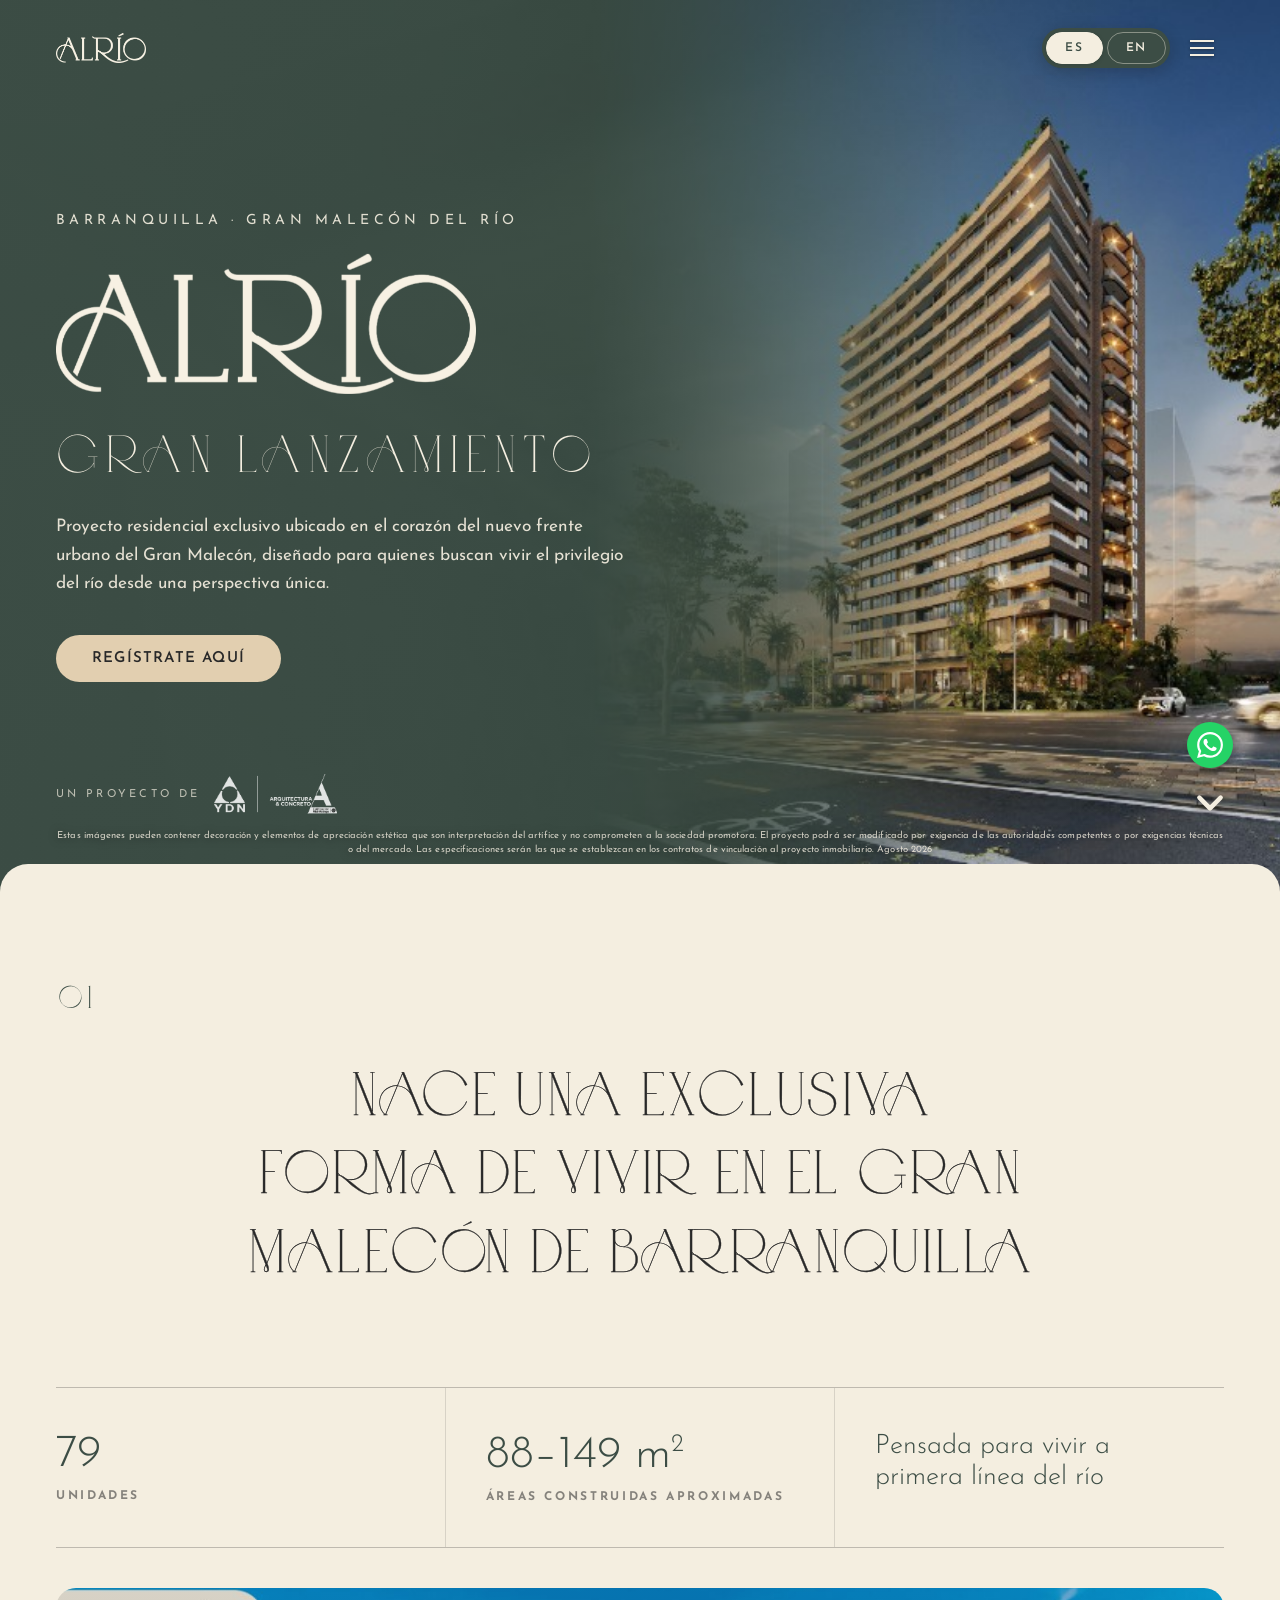
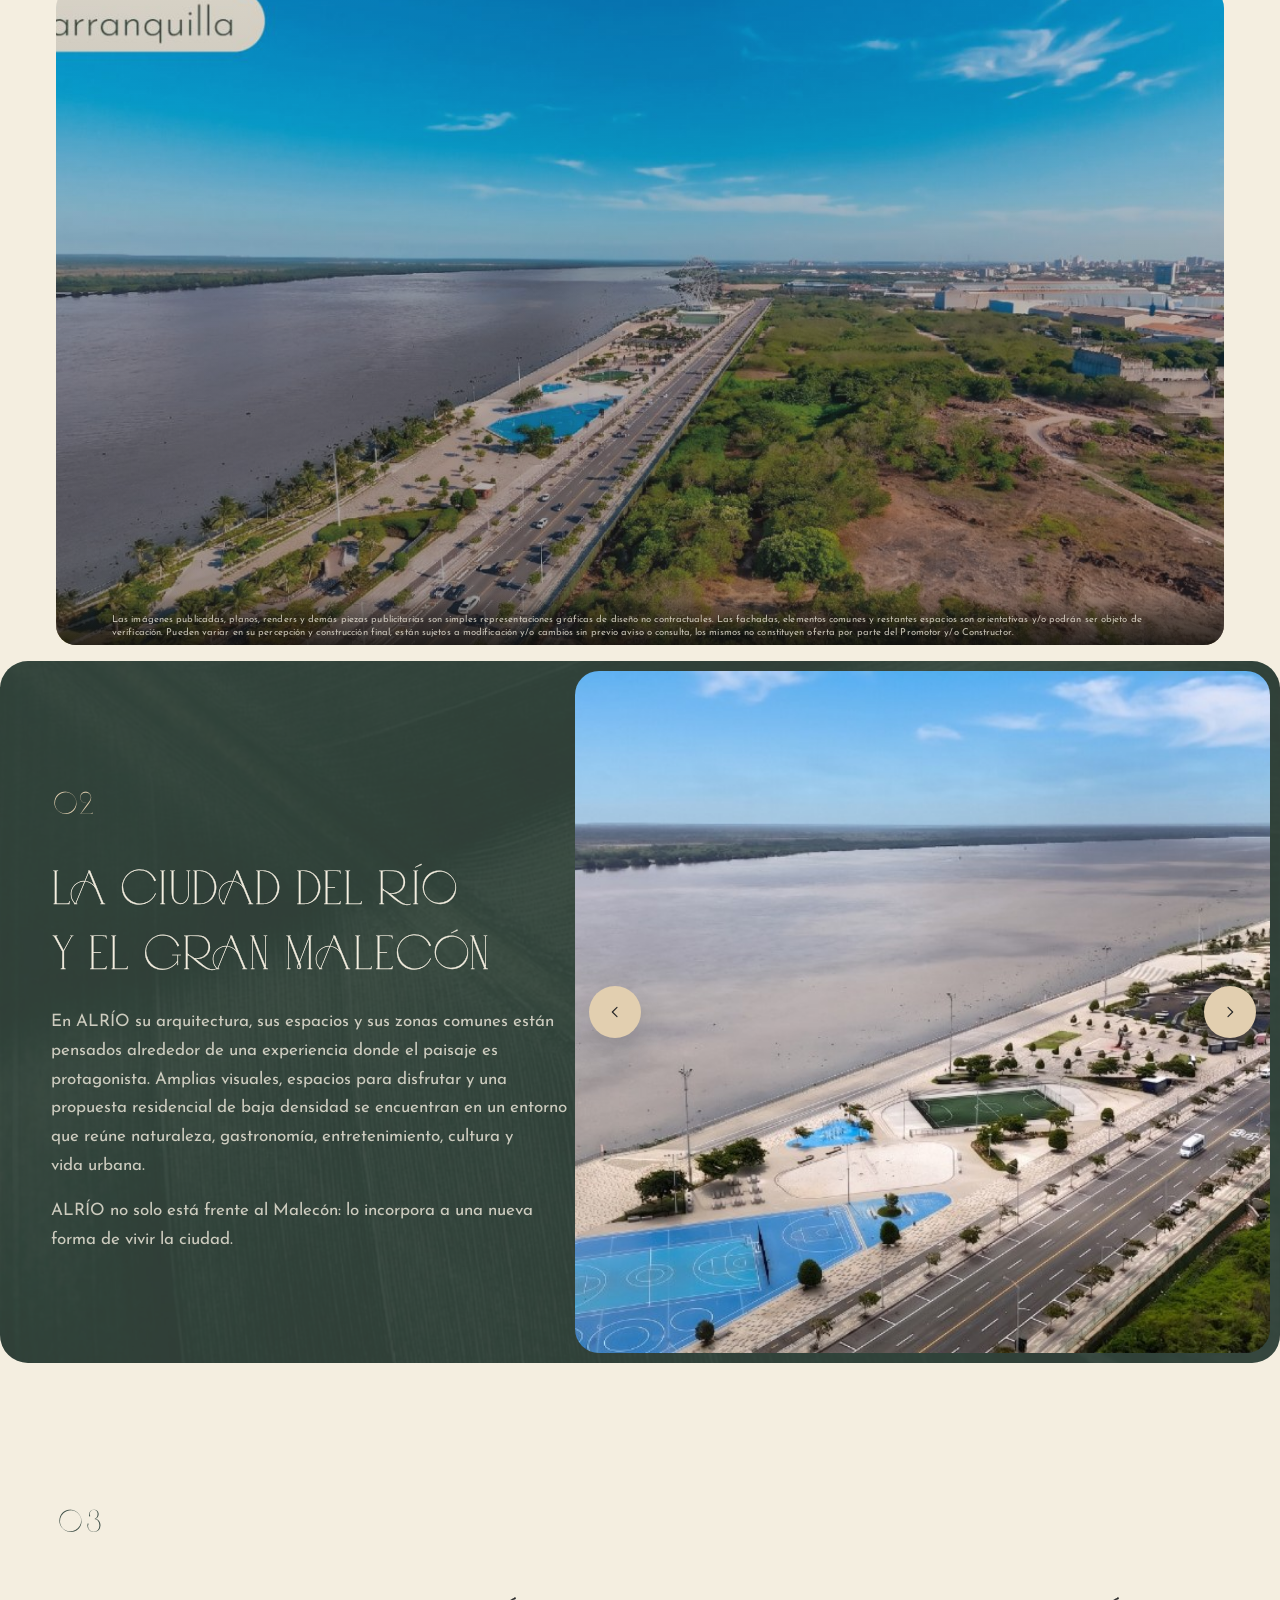
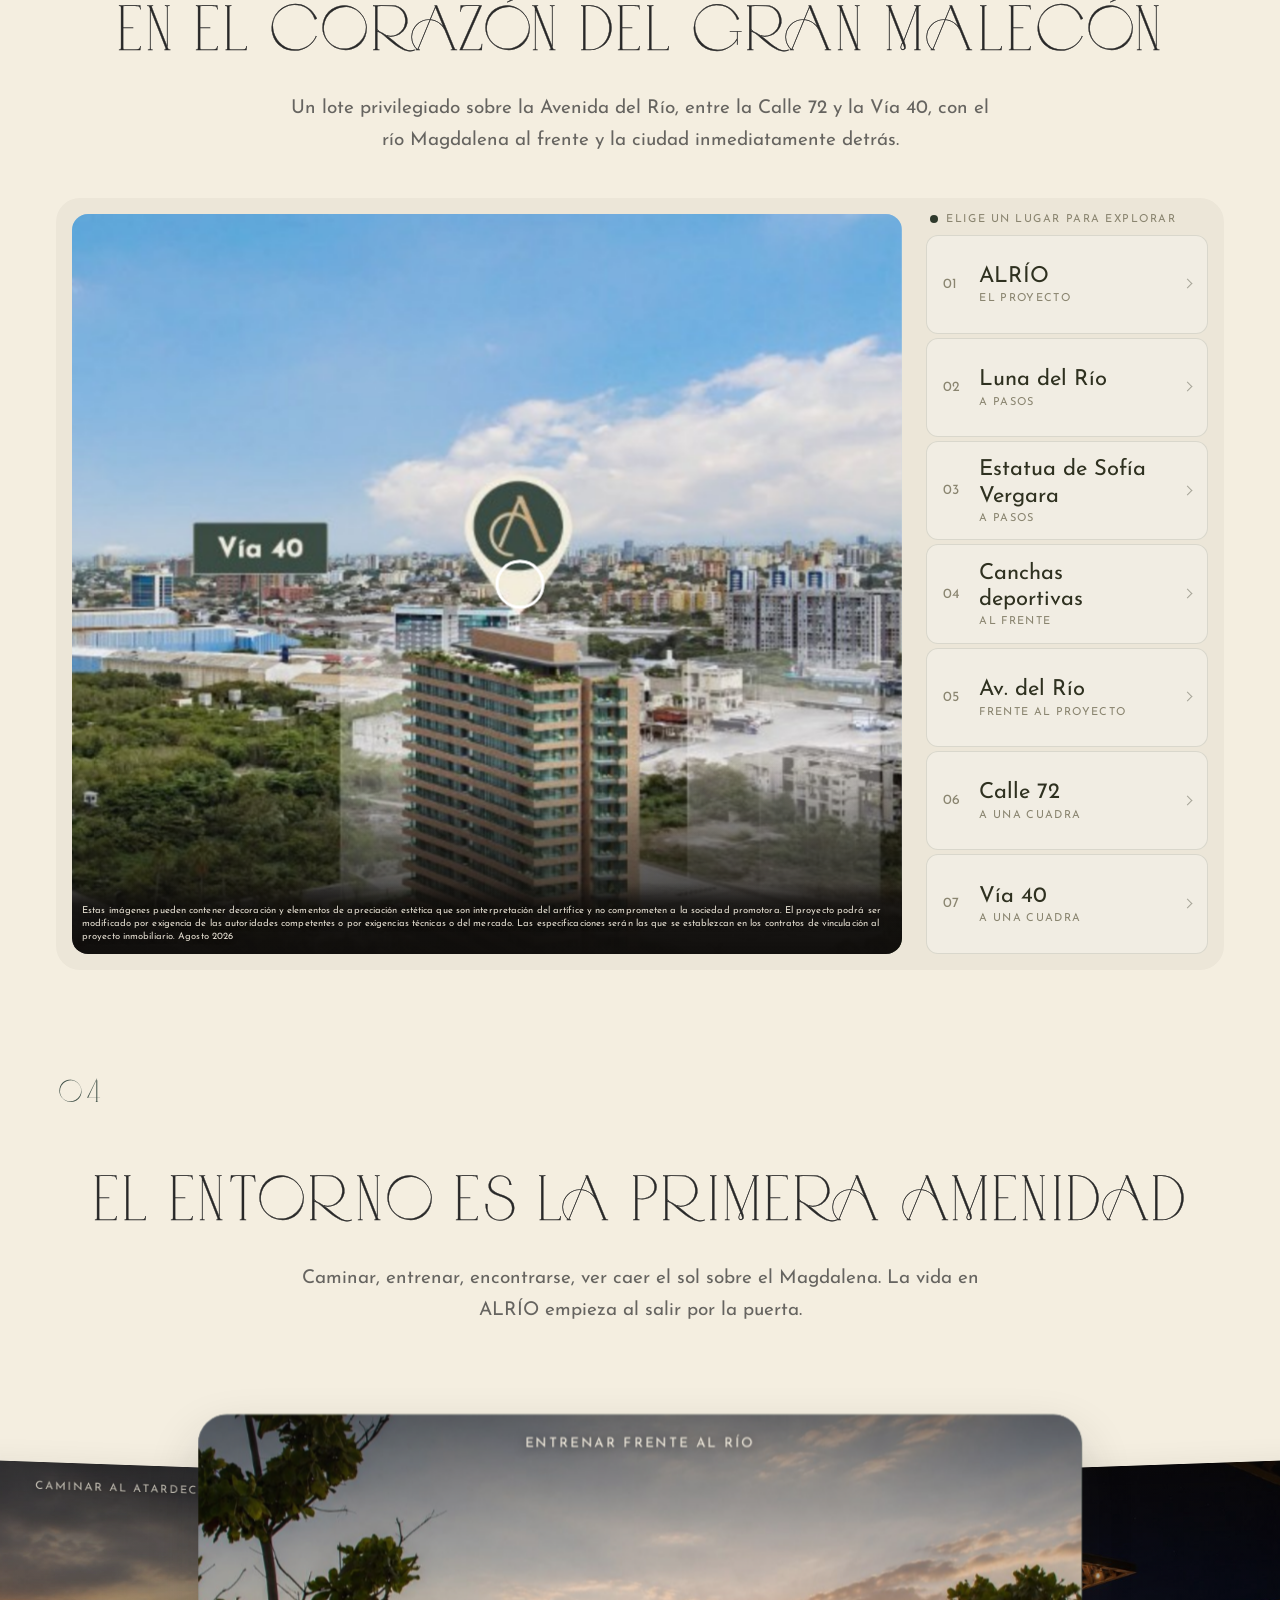
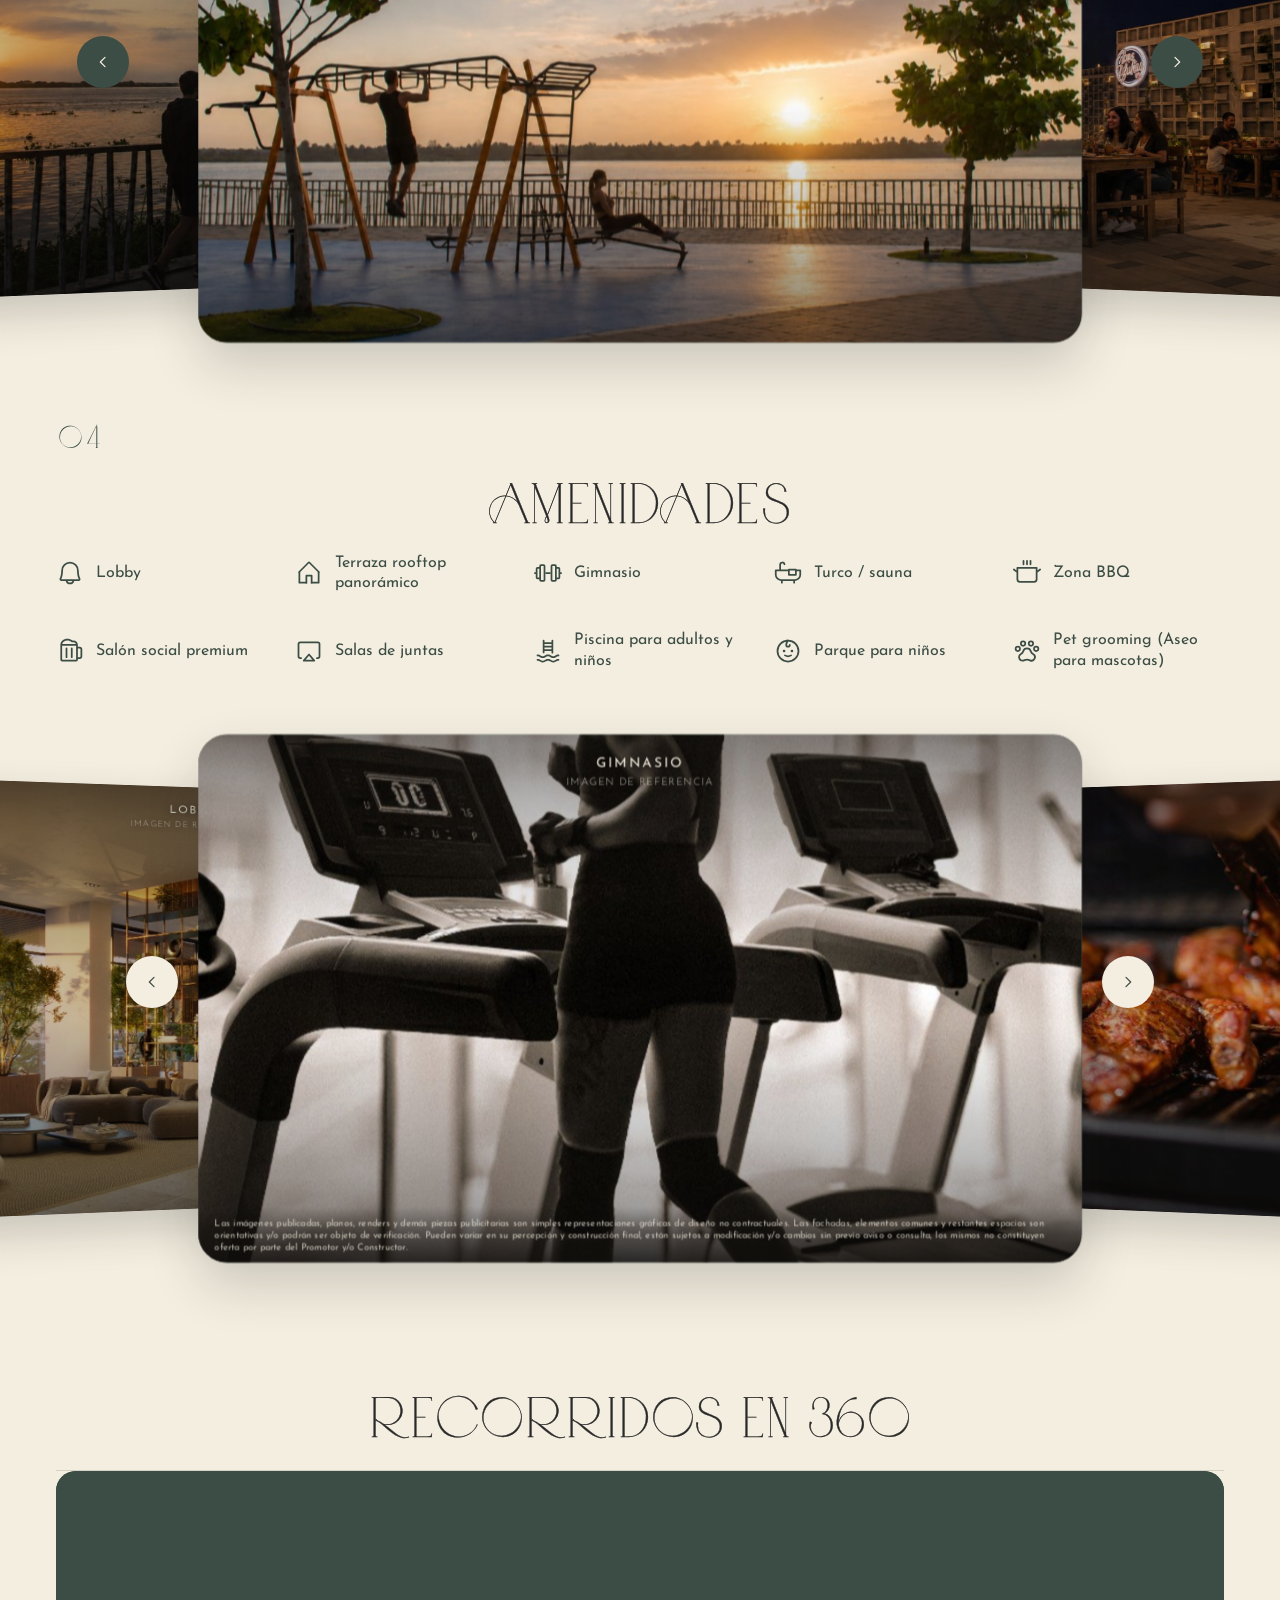
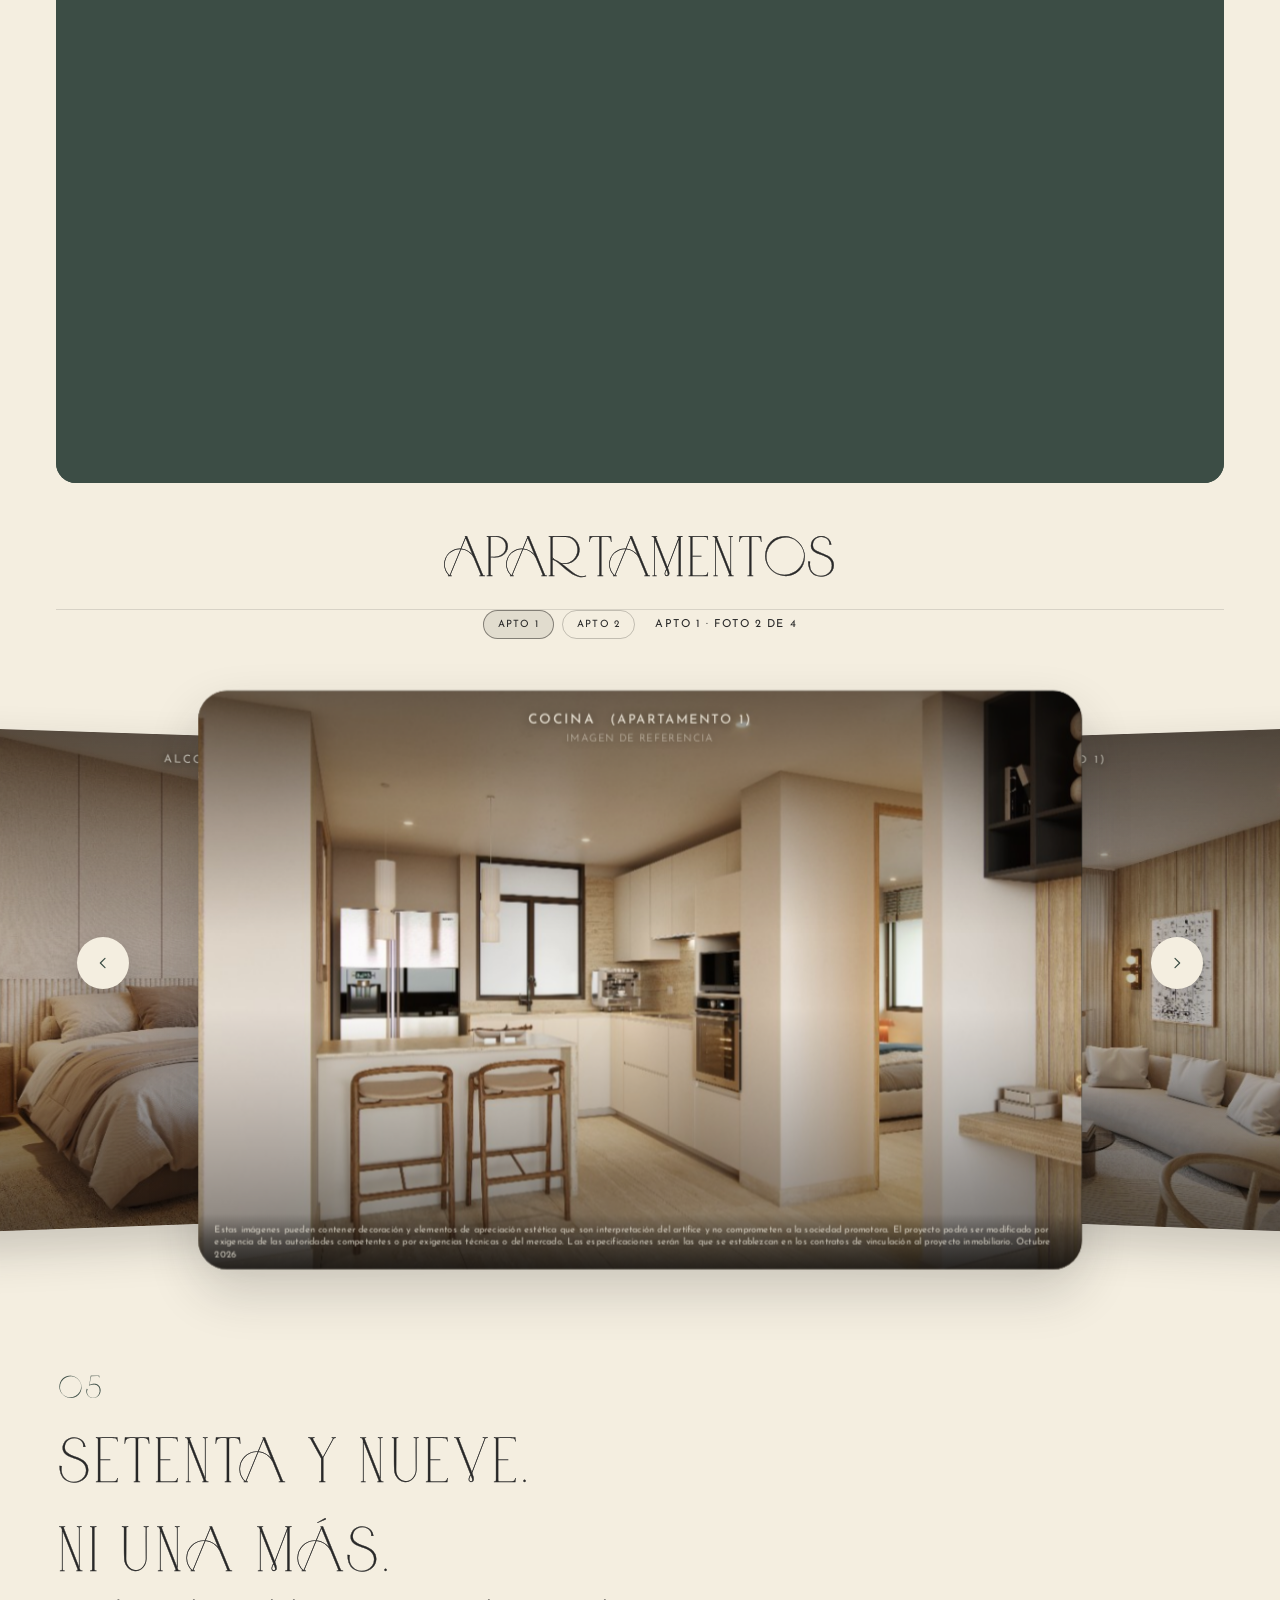
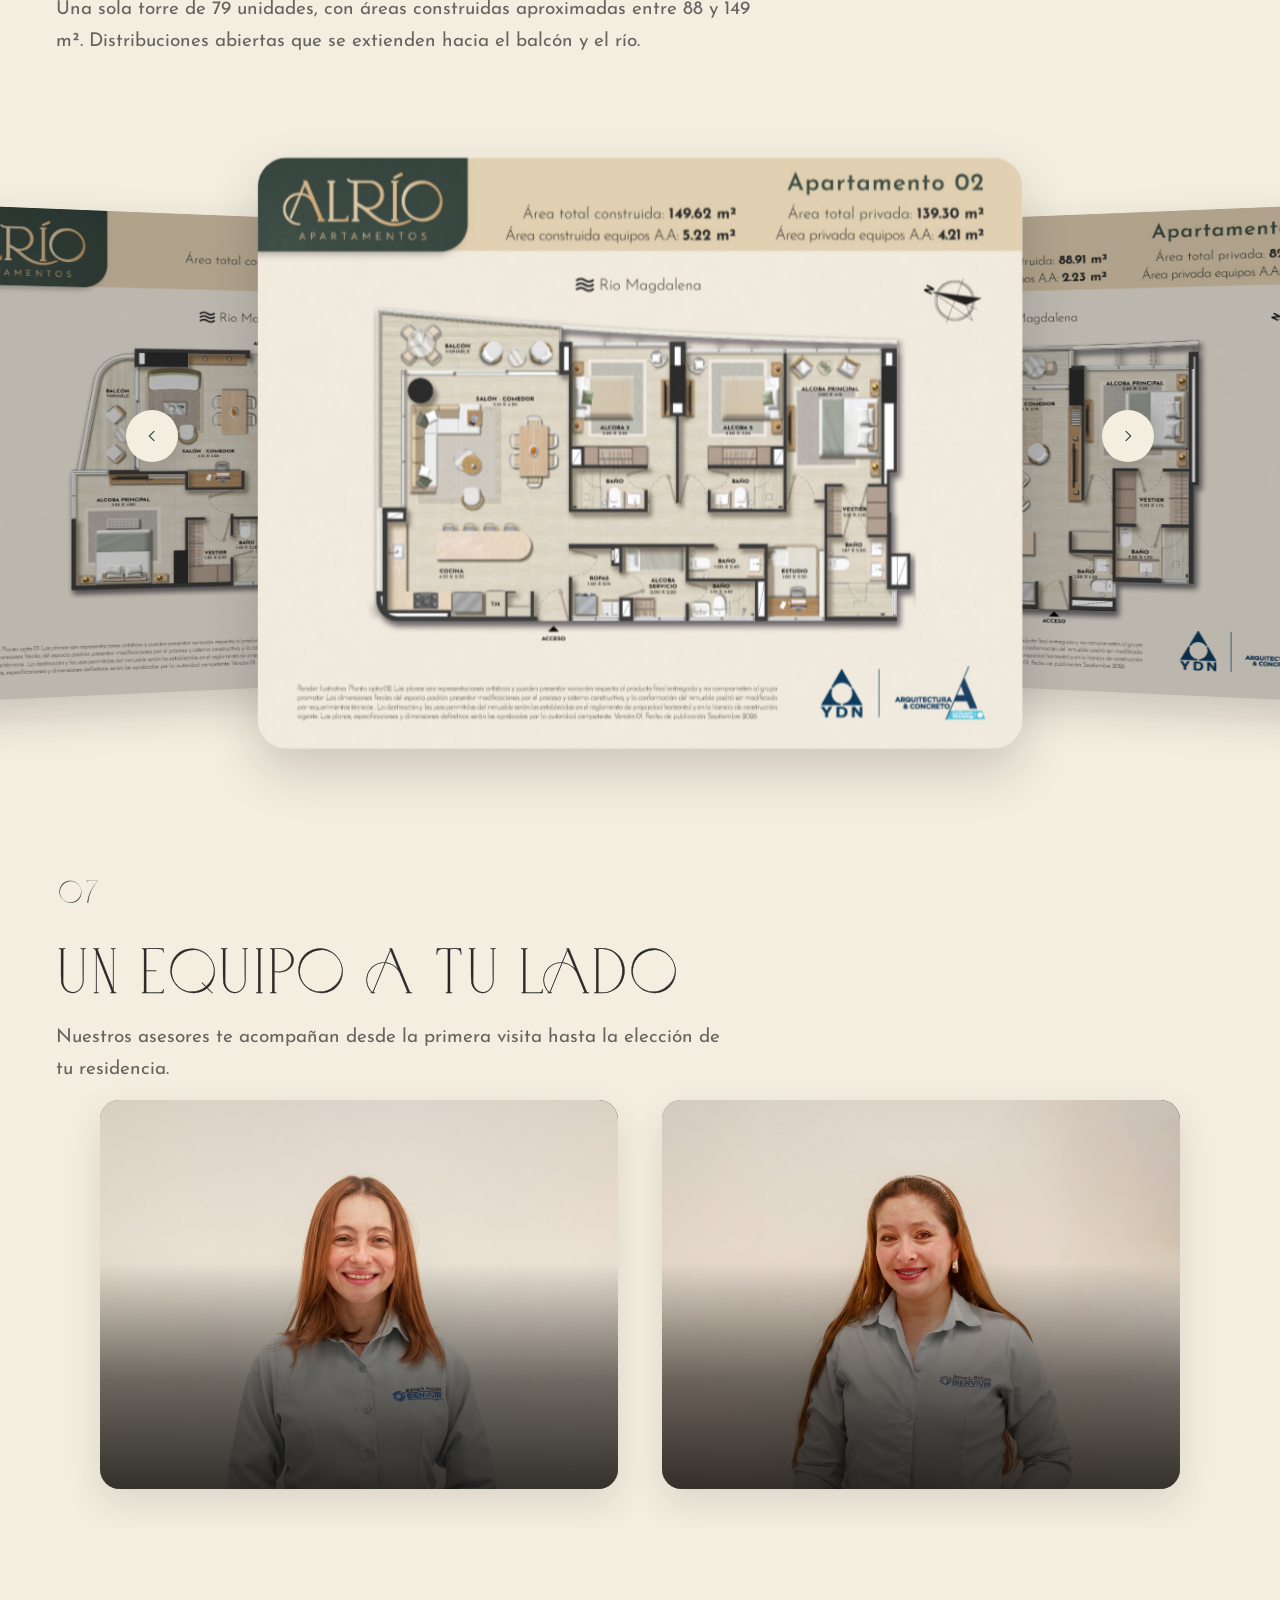
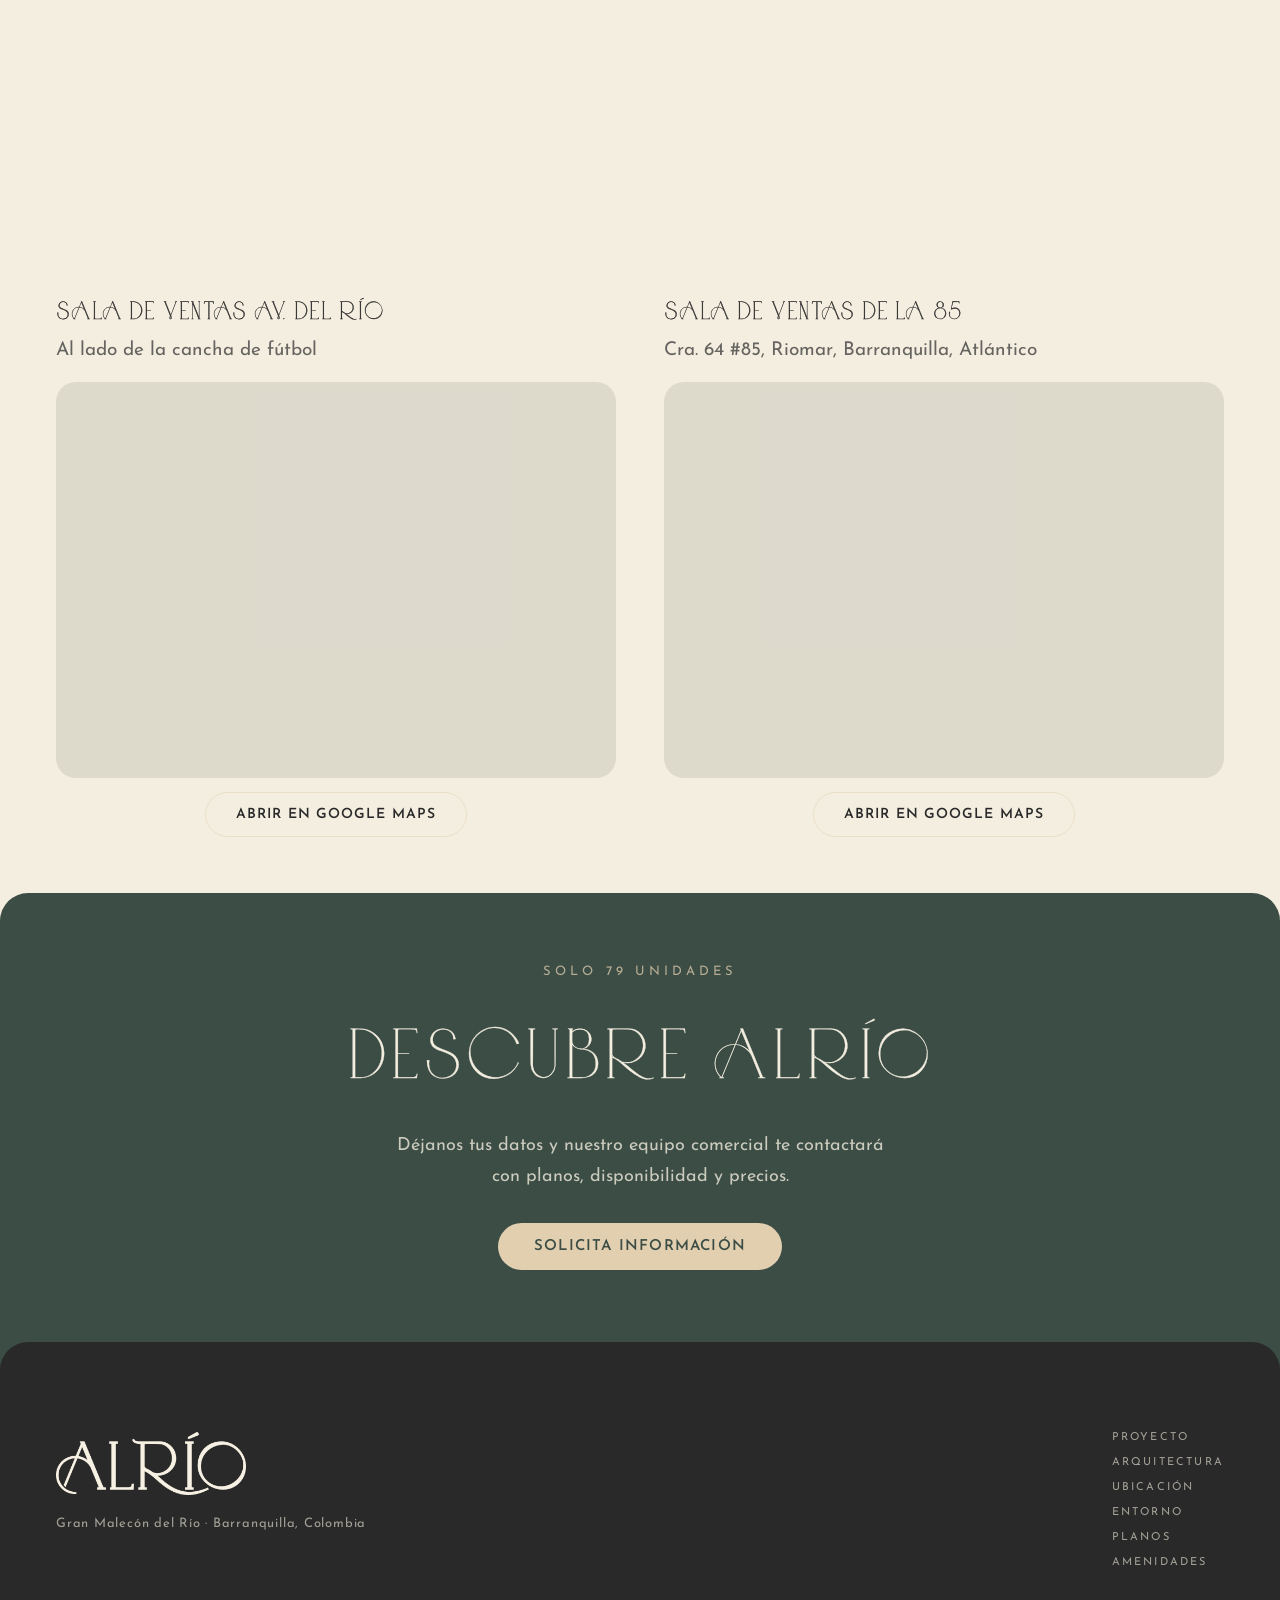
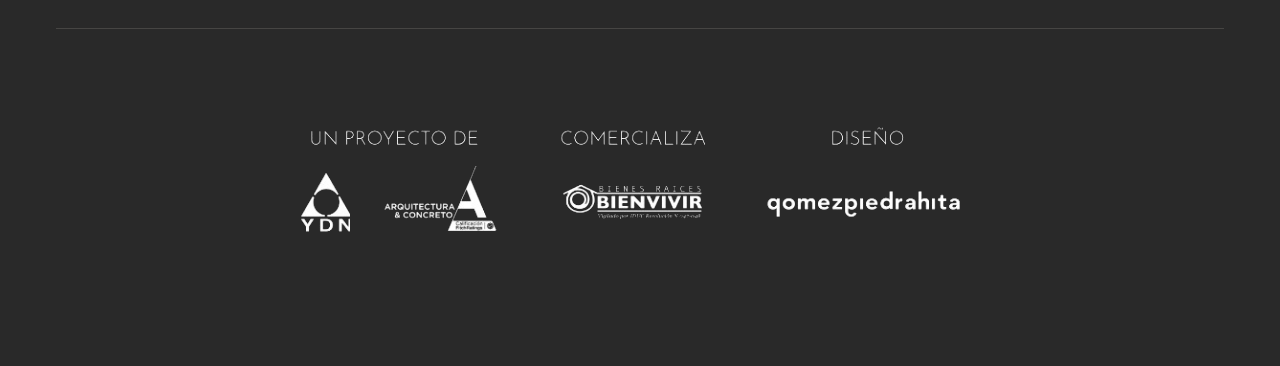
==== commit 3cf34512: "Mejorar carrusel de apartamentos en Recorridos Selector Apto 1/2 con bucle de cuatro fotos por unida" ====
--- a/index.html
+++ b/index.html
@@ -492,13 +492,28 @@
 			<div class="al-subhead al-subhead--tight">
 				<h2 class="al-h2 al-amen-title" data-en="Apartments">Apartamentos</h2>
 			</div>
-			<div class="al-cover al-cover-apart" data-coverflow>
+			<div class="al-cover-apt-meta" data-reveal>
+				<div class="al-cover-apt-toolbar">
+					<div class="al-cover-apt-switch" role="tablist" aria-label="Elegir apartamento">
+						<button type="button" role="tab" class="al-cover-apt-pick is-active" data-apt-pick="1" aria-selected="true" data-en="Apt 1">Apto 1</button>
+						<button type="button" role="tab" class="al-cover-apt-pick" data-apt-pick="2" aria-selected="false" data-en="Apt 2">Apto 2</button>
+					</div>
+					<p class="al-cover-apt-indicator" aria-live="polite" data-en="Apt 1 · Photo 1 of 4">Apto 1 · Foto 1 de 4</p>
+				</div>
+			</div>
+			<div class="al-cover al-cover-apart" data-coverflow tabindex="0" aria-roledescription="carousel" aria-label="Recorrido Apartamento 1">
 				<button type="button" class="al-cover-nav al-cover-prev" aria-label="Anterior">
 					<svg viewBox="0 0 24 24" aria-hidden="true"><path d="M15 5 L8 12 L15 19" fill="none" stroke="currentColor" stroke-width="1.8" stroke-linecap="round" stroke-linejoin="round"/></svg>
 				</button>
 				<div class="al-cover-stage">
-					<figure class="al-cover-card" data-lb="assets/apt-07-alcoba.png">
+					<figure class="al-cover-card al-cover-apt-intro" data-apt-seq="0" data-lb="assets/apt-07-alcoba.png">
 						<img loading="lazy" src="assets/apt-07-alcoba.png" alt="Alcoba (Apartamento 1)">
+						<div class="al-cover-apt-splash" aria-hidden="true">
+							<p class="al-cover-divider-caption">
+								<span class="al-cover-name" data-en="Apartment 1">Apartamento 1</span>
+								<span class="al-cover-ref" data-en="Interior tour">Recorrido interior</span>
+							</p>
+						</div>
 						<figcaption>
 							<span class="al-cover-title-row">
 								<span class="al-cover-name" data-en="Bedroom">Alcoba</span>
@@ -507,7 +522,7 @@
 							<span class="al-cover-ref" data-en="Reference image">Imagen de referencia</span>
 						</figcaption>
 					</figure>
-					<figure class="al-cover-card" data-lb="assets/apt-02-cocina.png">
+					<figure class="al-cover-card" data-apt-seq="1" data-lb="assets/apt-02-cocina.png">
 						<img loading="lazy" src="assets/apt-02-cocina.png" alt="Cocina (Apartamento 1)">
 						<figcaption>
 							<span class="al-cover-title-row">
@@ -517,7 +532,7 @@
 							<span class="al-cover-ref" data-en="Reference image">Imagen de referencia</span>
 						</figcaption>
 					</figure>
-					<figure class="al-cover-card" data-lb="assets/apt-06-sala.png">
+					<figure class="al-cover-card" data-apt-seq="2" data-lb="assets/apt-06-sala.png">
 						<img loading="lazy" src="assets/apt-06-sala.png" alt="Sala (Apartamento 1)">
 						<figcaption>
 							<span class="al-cover-title-row">
@@ -527,7 +542,7 @@
 							<span class="al-cover-ref" data-en="Reference image">Imagen de referencia</span>
 						</figcaption>
 					</figure>
-					<figure class="al-cover-card" data-lb="assets/apt-08-bano.png">
+					<figure class="al-cover-card" data-apt-seq="3" data-lb="assets/apt-08-bano.png">
 						<img loading="lazy" src="assets/apt-08-bano.png" alt="Baño (Apartamento 1)">
 						<figcaption>
 							<span class="al-cover-title-row">
@@ -537,8 +552,14 @@
 							<span class="al-cover-ref" data-en="Reference image">Imagen de referencia</span>
 						</figcaption>
 					</figure>
-					<figure class="al-cover-card" data-lb="assets/apt-01-alcoba.png">
+					<figure class="al-cover-card al-cover-apt-intro" data-apt-seq="4" data-lb="assets/apt-01-alcoba.png">
 						<img loading="lazy" src="assets/apt-01-alcoba.png" alt="Alcoba (Apartamento 2)">
+						<div class="al-cover-apt-splash" aria-hidden="true">
+							<p class="al-cover-divider-caption">
+								<span class="al-cover-name" data-en="Apartment 2">Apartamento 2</span>
+								<span class="al-cover-ref" data-en="Interior tour">Recorrido interior</span>
+							</p>
+						</div>
 						<figcaption>
 							<span class="al-cover-title-row">
 								<span class="al-cover-name" data-en="Bedroom">Alcoba</span>
@@ -547,7 +568,7 @@
 							<span class="al-cover-ref" data-en="Reference image">Imagen de referencia</span>
 						</figcaption>
 					</figure>
-					<figure class="al-cover-card" data-lb="assets/apt-03-cocina.png">
+					<figure class="al-cover-card" data-apt-seq="5" data-lb="assets/apt-03-cocina.png">
 						<img loading="lazy" src="assets/apt-03-cocina.png" alt="Cocina (Apartamento 2)">
 						<figcaption>
 							<span class="al-cover-title-row">
@@ -557,7 +578,7 @@
 							<span class="al-cover-ref" data-en="Reference image">Imagen de referencia</span>
 						</figcaption>
 					</figure>
-					<figure class="al-cover-card" data-lb="assets/apt-04-sala-comedor.png">
+					<figure class="al-cover-card" data-apt-seq="6" data-lb="assets/apt-04-sala-comedor.png">
 						<img loading="lazy" src="assets/apt-04-sala-comedor.png" alt="Sala y comedor (Apartamento 2)">
 						<figcaption>
 							<span class="al-cover-title-row">
@@ -567,7 +588,7 @@
 							<span class="al-cover-ref" data-en="Reference image">Imagen de referencia</span>
 						</figcaption>
 					</figure>
-					<figure class="al-cover-card" data-lb="assets/apt-05-sala-comedor.png">
+					<figure class="al-cover-card" data-apt-seq="7" data-lb="assets/apt-05-sala-comedor.png">
 						<img loading="lazy" src="assets/apt-05-sala-comedor.png" alt="Sala y comedor (Apartamento 2)">
 						<figcaption>
 							<span class="al-cover-title-row">
--- a/css/sections.css
+++ b/css/sections.css
@@ -308,15 +308,170 @@
 .al-recorridos-apart .al-cover-apart {
   width: 100vw;
   max-width: 100vw;
-  margin: 16px calc(50% - 50vw) 0;
+  margin: 0 calc(50% - 50vw);
   overflow: visible;
-  height: min(72vh, 780px);
-  min-height: 460px;
-}
-.al-cover-apart .al-cover-card {
+  height: min(68vh, 700px);
+  min-height: 440px;
+}
+.al-cover-apart .al-cover-stage {
+  transition:
+    opacity 1.1s cubic-bezier(.22, .61, .36, 1),
+    transform 1.1s cubic-bezier(.22, .61, .36, 1),
+    filter 1.1s cubic-bezier(.22, .61, .36, 1);
+}
+.al-cover-apart.is-apt-switch-out .al-cover-stage {
+  opacity: 0;
+  transform: translateY(22px);
+  filter: blur(16px);
+  transition-duration: 0.55s;
+}
+.al-cover-apart.is-apt-switch-in .al-cover-stage {
+  opacity: 0;
+  transform: translateY(22px);
+  filter: blur(16px);
+}
+.al-cover-apart.is-apt-switch-in.is-apt-switch-in-active .al-cover-stage {
+  opacity: 1;
+  transform: none;
+  filter: none;
+}
+.al-cover-apart.is-apt-switch-out,
+.al-cover-apart.is-apt-switch-in:not(.is-apt-switch-in-active) {
+  pointer-events: none;
+}
+.al-recorridos-apart .al-cover-apt-meta {
+  margin: 0 0 18px;
+  padding: 0 var(--pad);
+}
+.al-cover-apt-toolbar {
+  display: flex;
+  flex-wrap: wrap;
+  align-items: center;
+  justify-content: center;
+  gap: 12px 20px;
+}
+.al-cover-apt-indicator {
+  margin: 0;
+  font-family: var(--font-body);
+  font-size: 11px;
+  letter-spacing: .14em;
+  text-transform: uppercase;
+  color: var(--ink-soft);
+  transition:
+    opacity 0.9s cubic-bezier(.22, .61, .36, 1),
+    filter 0.9s cubic-bezier(.22, .61, .36, 1),
+    transform 0.9s cubic-bezier(.22, .61, .36, 1);
+}
+.al-cover-apart.is-apt-switch-out .al-cover-apt-indicator,
+.al-cover-apart.is-apt-switch-in:not(.is-apt-switch-in-active) .al-cover-apt-indicator {
+  opacity: 0;
+  filter: blur(14px);
+  transform: translateY(14px);
+}
+.al-cover-apt-switch {
+  display: flex;
+  flex-wrap: wrap;
+  align-items: center;
+  justify-content: center;
+  gap: 8px;
+}
+.al-cover-apt-pick {
+  appearance: none;
+  border: 1px solid rgba(16, 14, 12, .22);
+  background: transparent;
+  color: var(--ink);
+  font-family: var(--font-body);
+  font-size: 10px;
+  letter-spacing: .12em;
+  text-transform: uppercase;
+  padding: 8px 14px;
+  border-radius: 999px;
+  cursor: pointer;
+  transition: background .2s ease, border-color .2s ease;
+}
+.al-cover-apt-pick:hover {
+  background: rgba(16, 14, 12, .06);
+  border-color: rgba(16, 14, 12, .35);
+}
+.al-cover-apt-pick.is-active {
+  background: rgba(16, 14, 12, .08);
+  border-color: rgba(16, 14, 12, .45);
+}
+.al-cover-apart:focus { outline: none; }
+.al-cover-apart:focus-visible {
+  outline: 2px solid var(--green);
+  outline-offset: 4px;
+}
+.al-cover-card--mirror {
+  pointer-events: none;
+}
+.al-recorridos-apart .al-cover-apart .al-cover-card {
   top: 4%;
   height: 92%;
   background: #141816;
+}
+.al-cover-apt-splash {
+  position: absolute;
+  inset: 0;
+  z-index: 7;
+  opacity: 0;
+  pointer-events: none;
+  background:
+    linear-gradient(180deg, rgba(16, 14, 12, .55) 0%, rgba(16, 14, 12, .88) 42%, rgba(14, 16, 14, .94) 100%);
+  transition: opacity .35s ease;
+}
+.al-cover-apt-intro.is-on .al-cover-apt-splash.is-fading {
+  opacity: 1;
+  animation: al-cover-apt-splash-out 2.85s cubic-bezier(.4, 0, .2, 1) forwards;
+}
+.al-cover-apt-intro.is-on .al-cover-apt-splash.is-done {
+  opacity: 0;
+}
+.al-cover-apt-intro.is-on .al-cover-apt-splash.is-fading ~ figcaption {
+  opacity: 0;
+}
+.al-cover-apt-intro.is-on .al-cover-apt-splash.is-done ~ figcaption {
+  opacity: 1;
+  transition: opacity .5s ease .05s;
+}
+@keyframes al-cover-apt-splash-out {
+  0%, 28% { opacity: 1; }
+  100% { opacity: 0; }
+}
+.al-cover-divider-caption {
+  position: absolute;
+  inset: 0;
+  z-index: 5;
+  margin: 0;
+  padding: 28px 24px;
+  display: flex;
+  flex-direction: column;
+  align-items: center;
+  justify-content: center;
+  gap: 10px;
+  text-align: center;
+  color: var(--bone);
+  text-transform: uppercase;
+  text-shadow: 0 1px 10px rgba(16, 14, 12, .65);
+}
+.al-cover-divider-caption .al-cover-name {
+  display: block;
+  font-family: var(--font-title);
+  font-size: clamp(26px, 3.4vw, 40px);
+  font-weight: 400;
+  letter-spacing: .14em;
+  line-height: 1.2;
+  -webkit-text-stroke: 0.35px currentColor;
+}
+.al-cover-divider-caption .al-cover-ref {
+  display: block;
+  margin-top: 0;
+  font-family: var(--font-body);
+  font-size: 10px;
+  letter-spacing: .12em;
+  font-weight: 300;
+  text-transform: uppercase;
+  opacity: .78;
 }
 .al-cover-apart .al-cover-card img {
   display: block;
--- a/css/extras.css
+++ b/css/extras.css
@@ -895,6 +895,8 @@
   body.alrio a.al-advisor-wa:focus-visible svg,
   body.alrio a.al-advisor-wa:active svg { animation: none; filter: none; }
   .al-cover-card { transition: none; }
+  .al-cover-apt-splash { display: none !important; }
+  .al-cover-apt-intro.is-on figcaption { opacity: 1 !important; }
   .al-wa-msg { transition: none; }
   .al-ico * {
     animation: none !important;
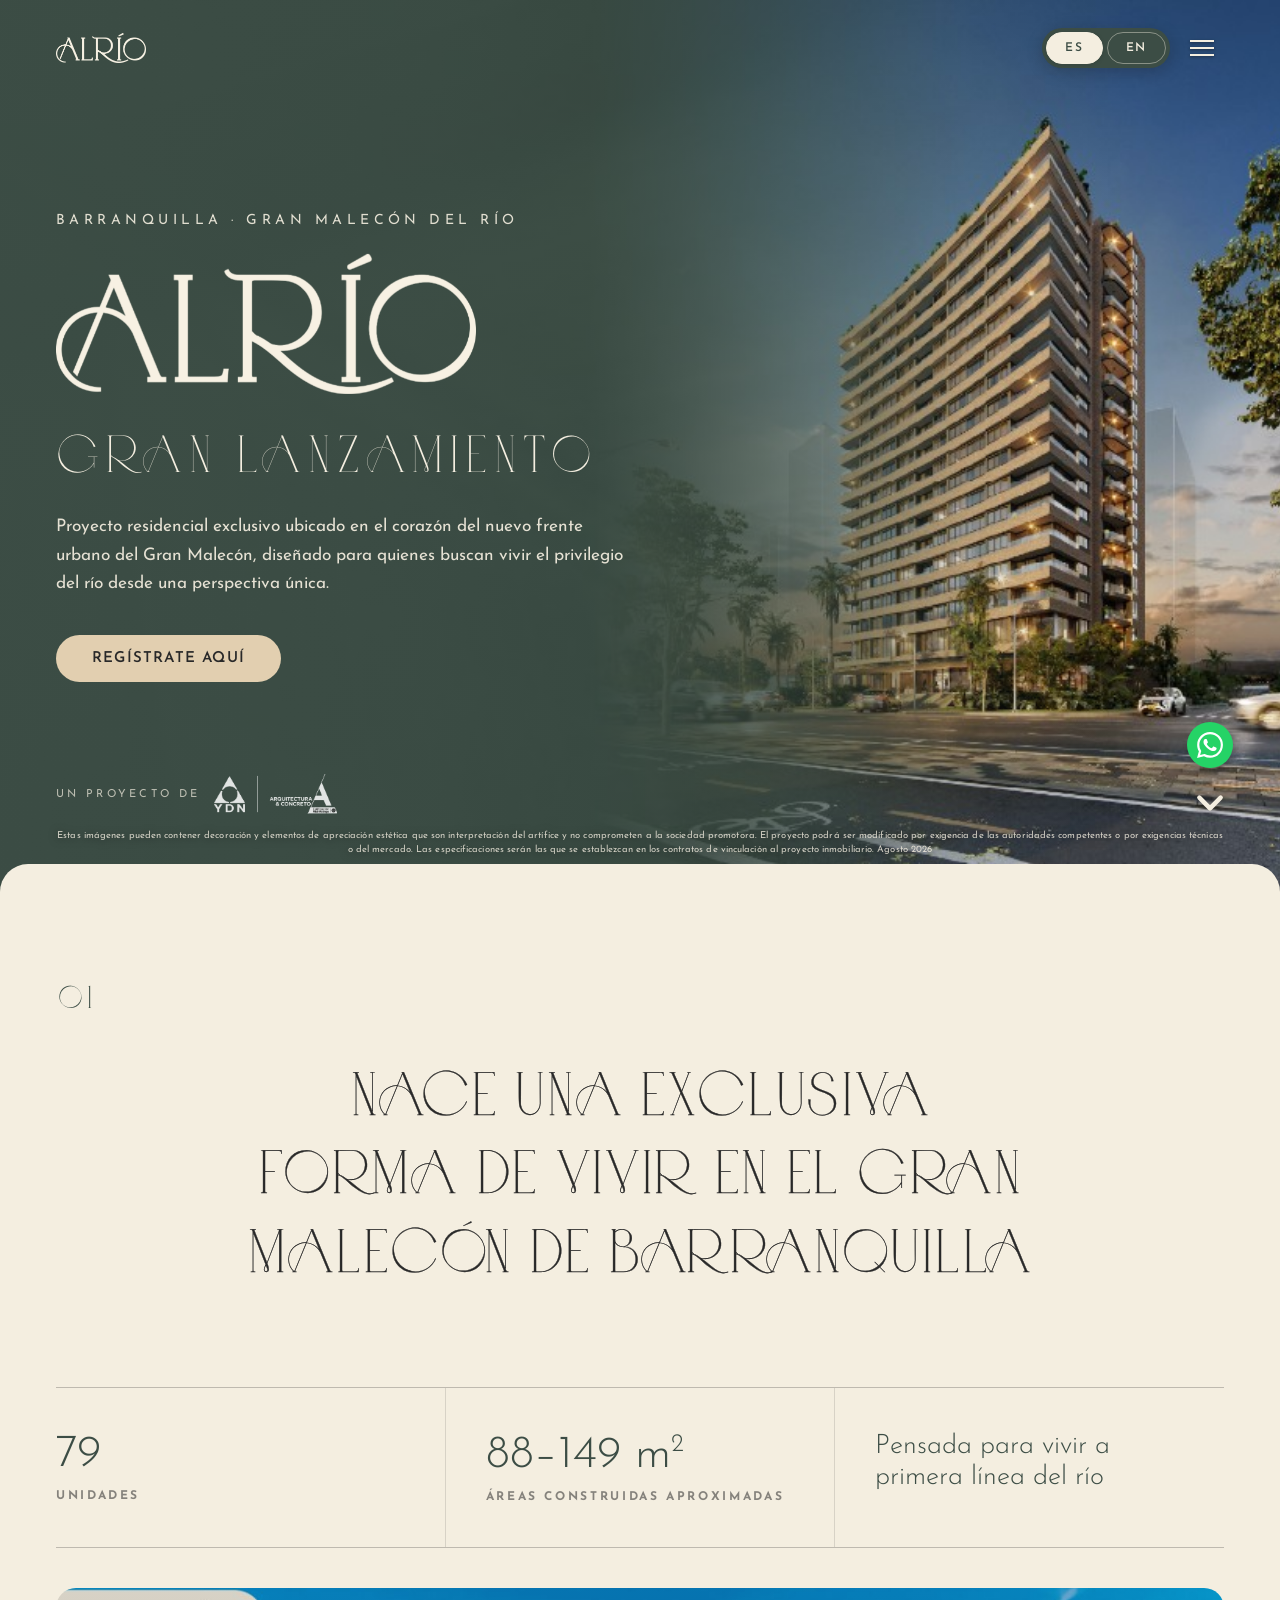
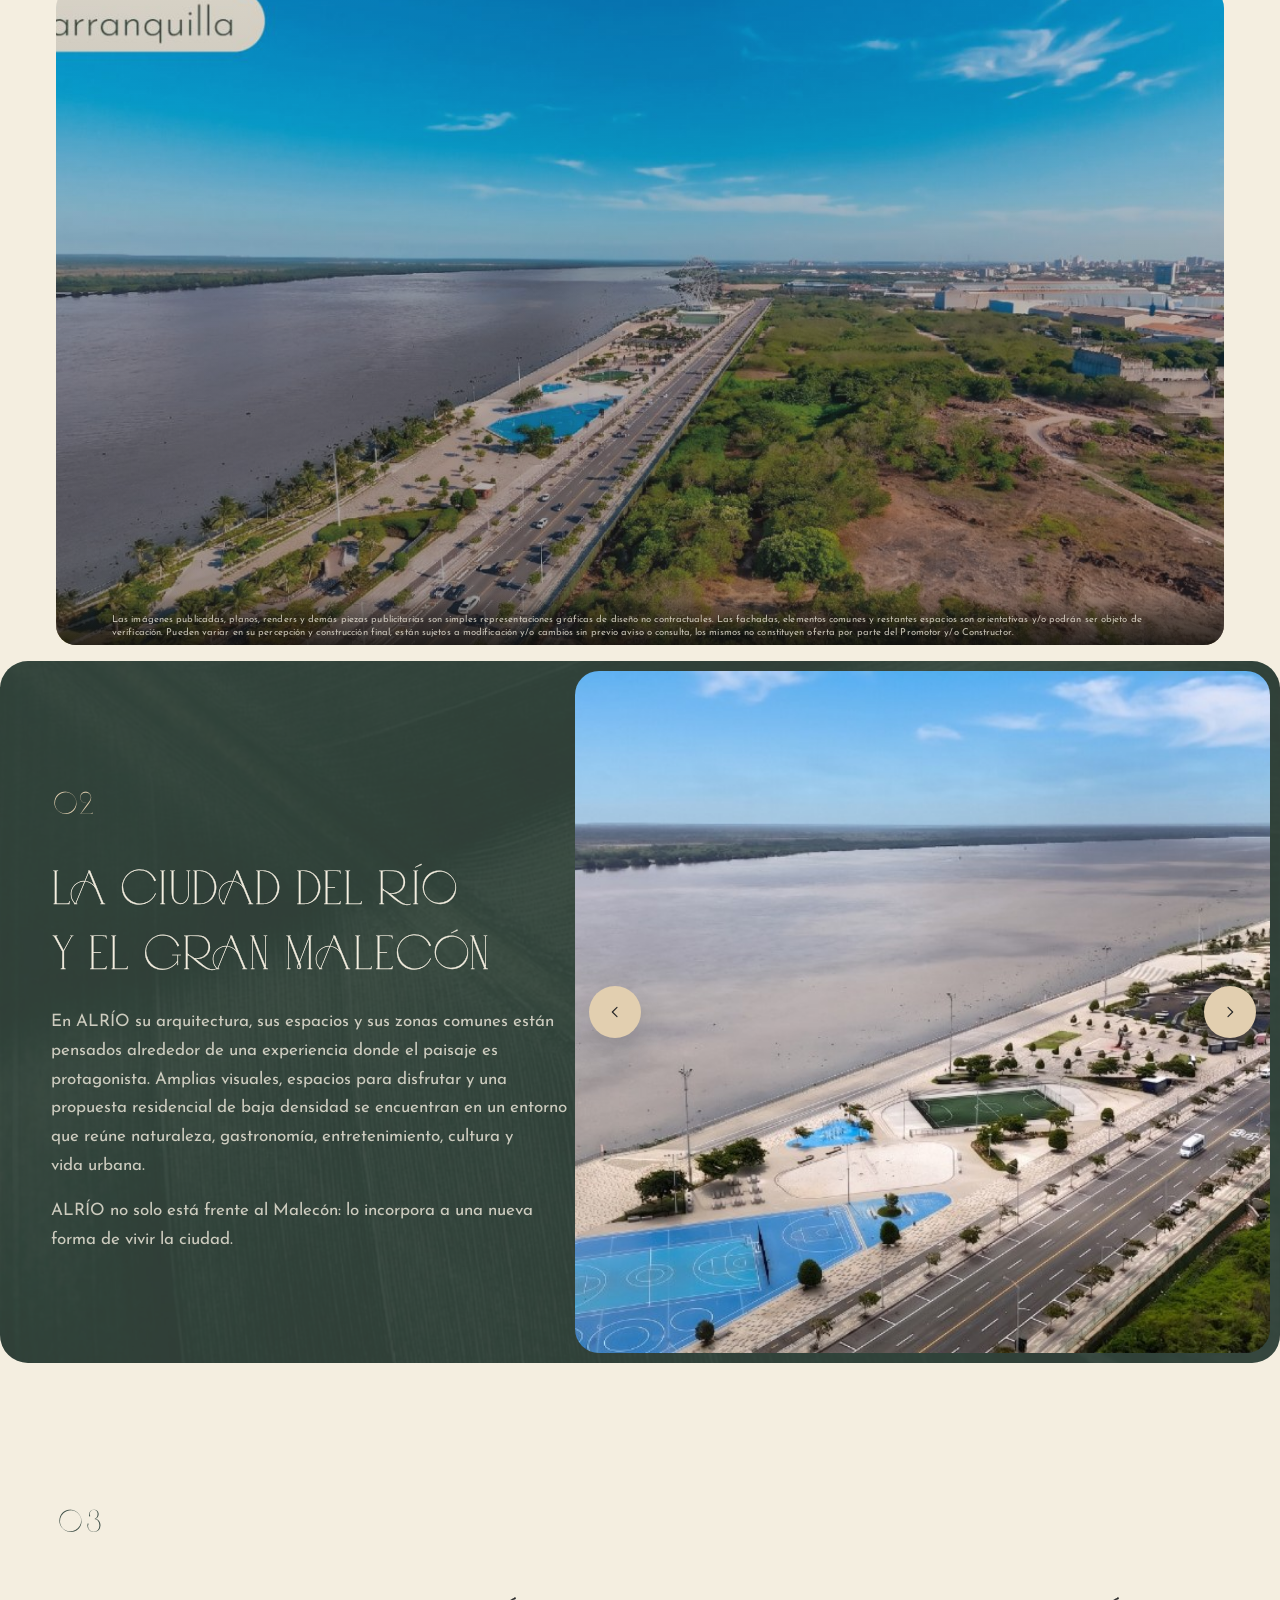
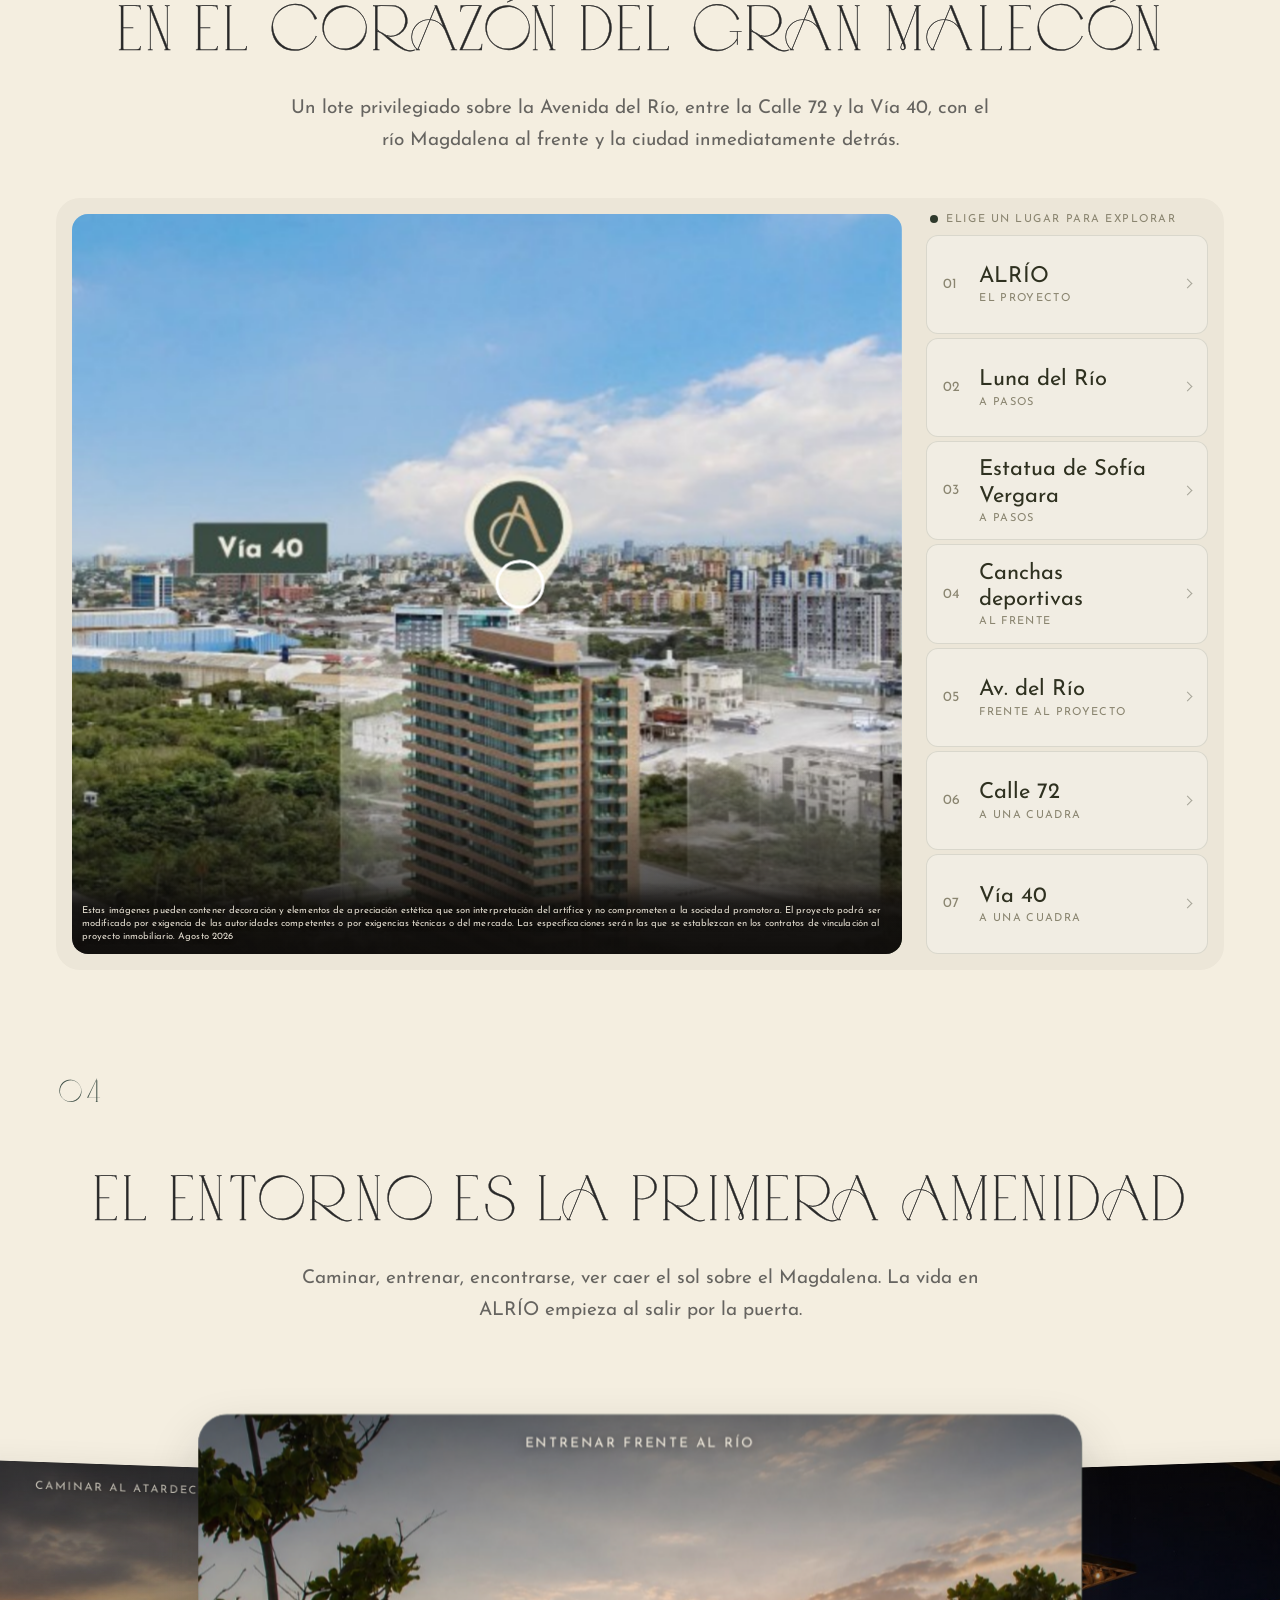
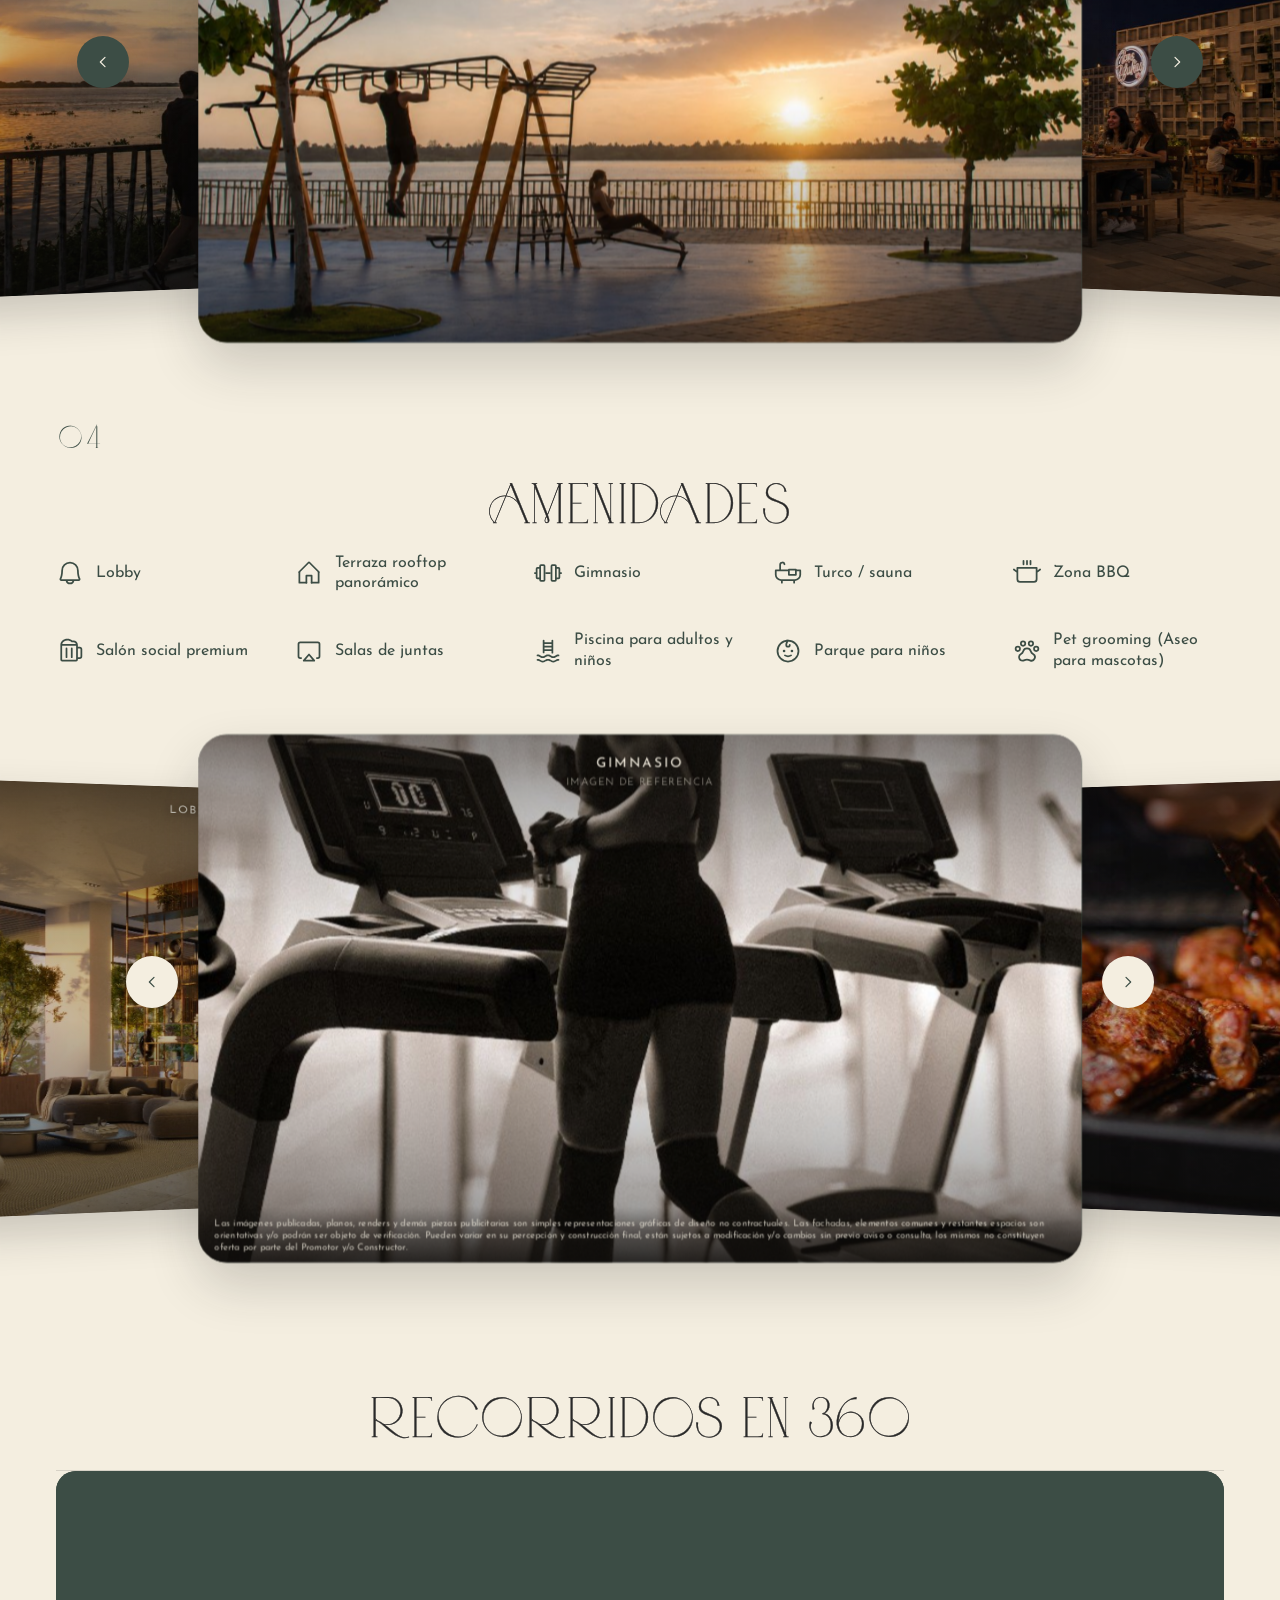
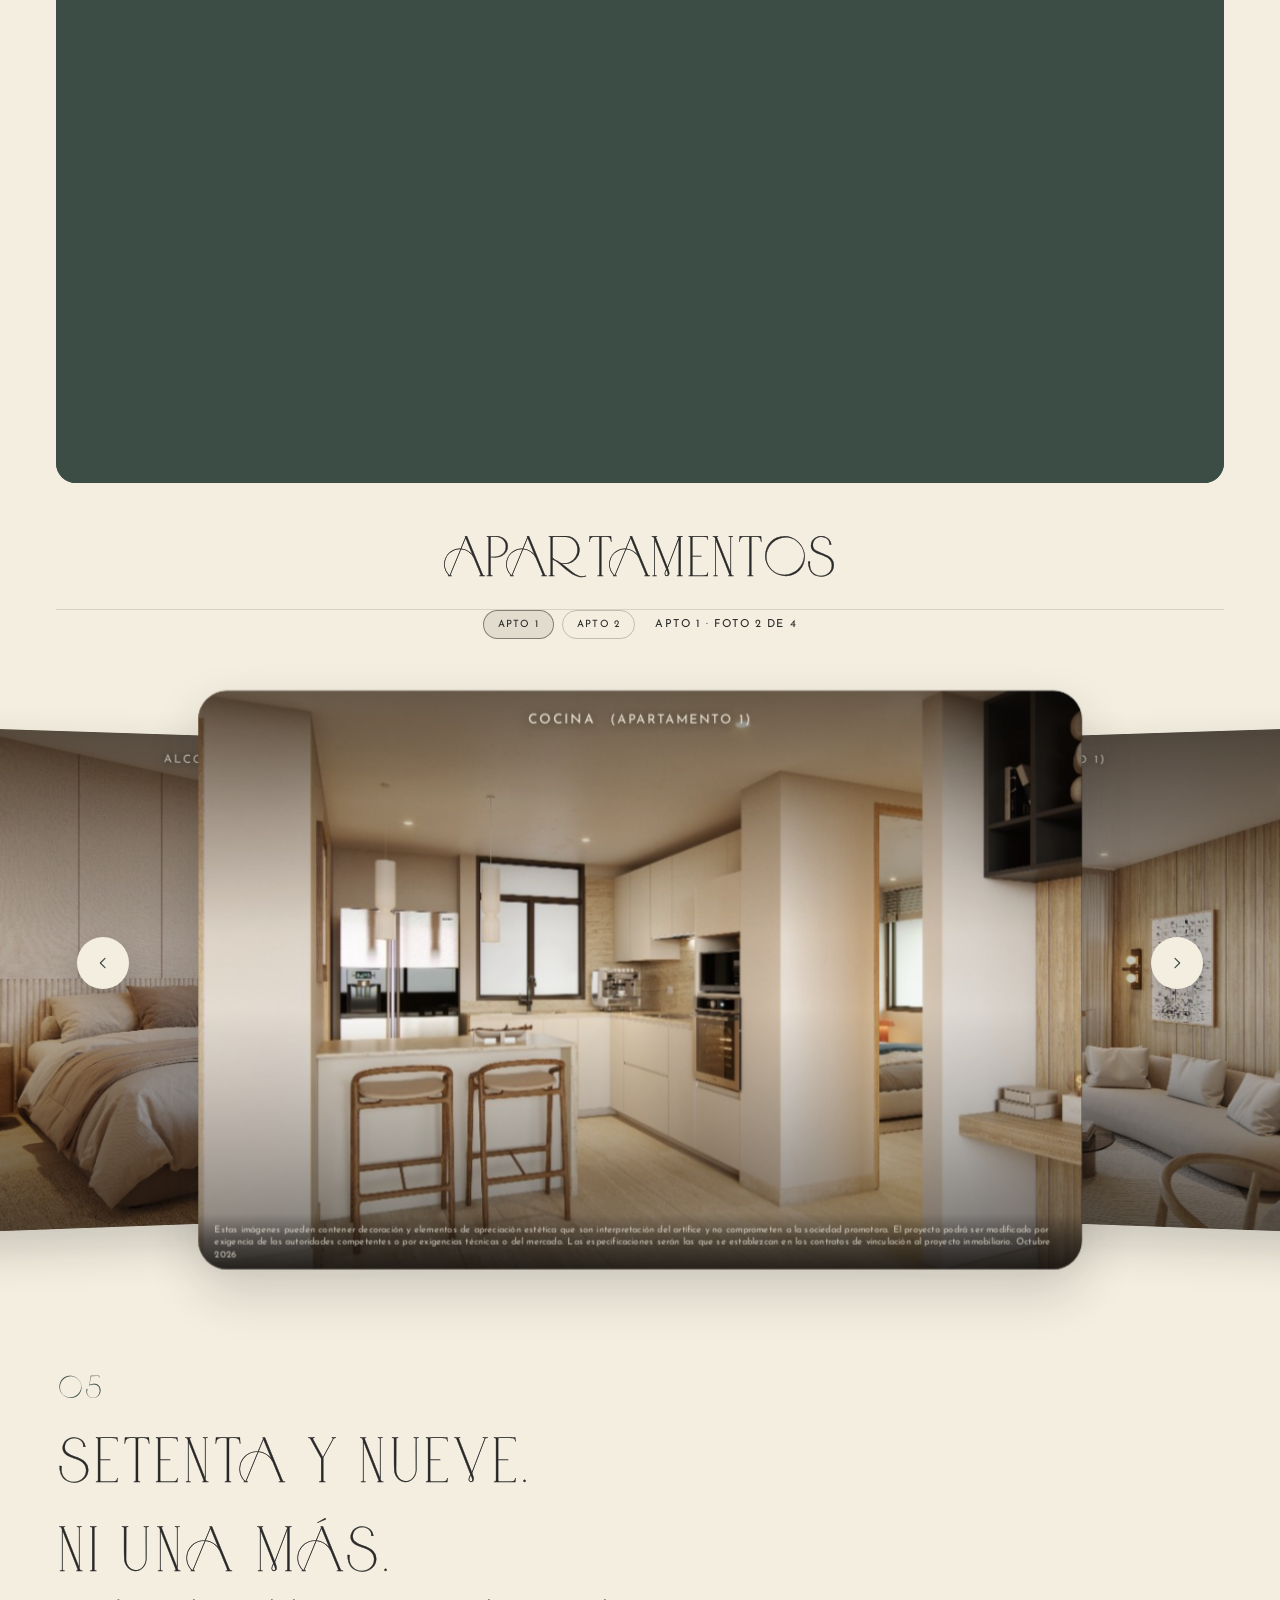
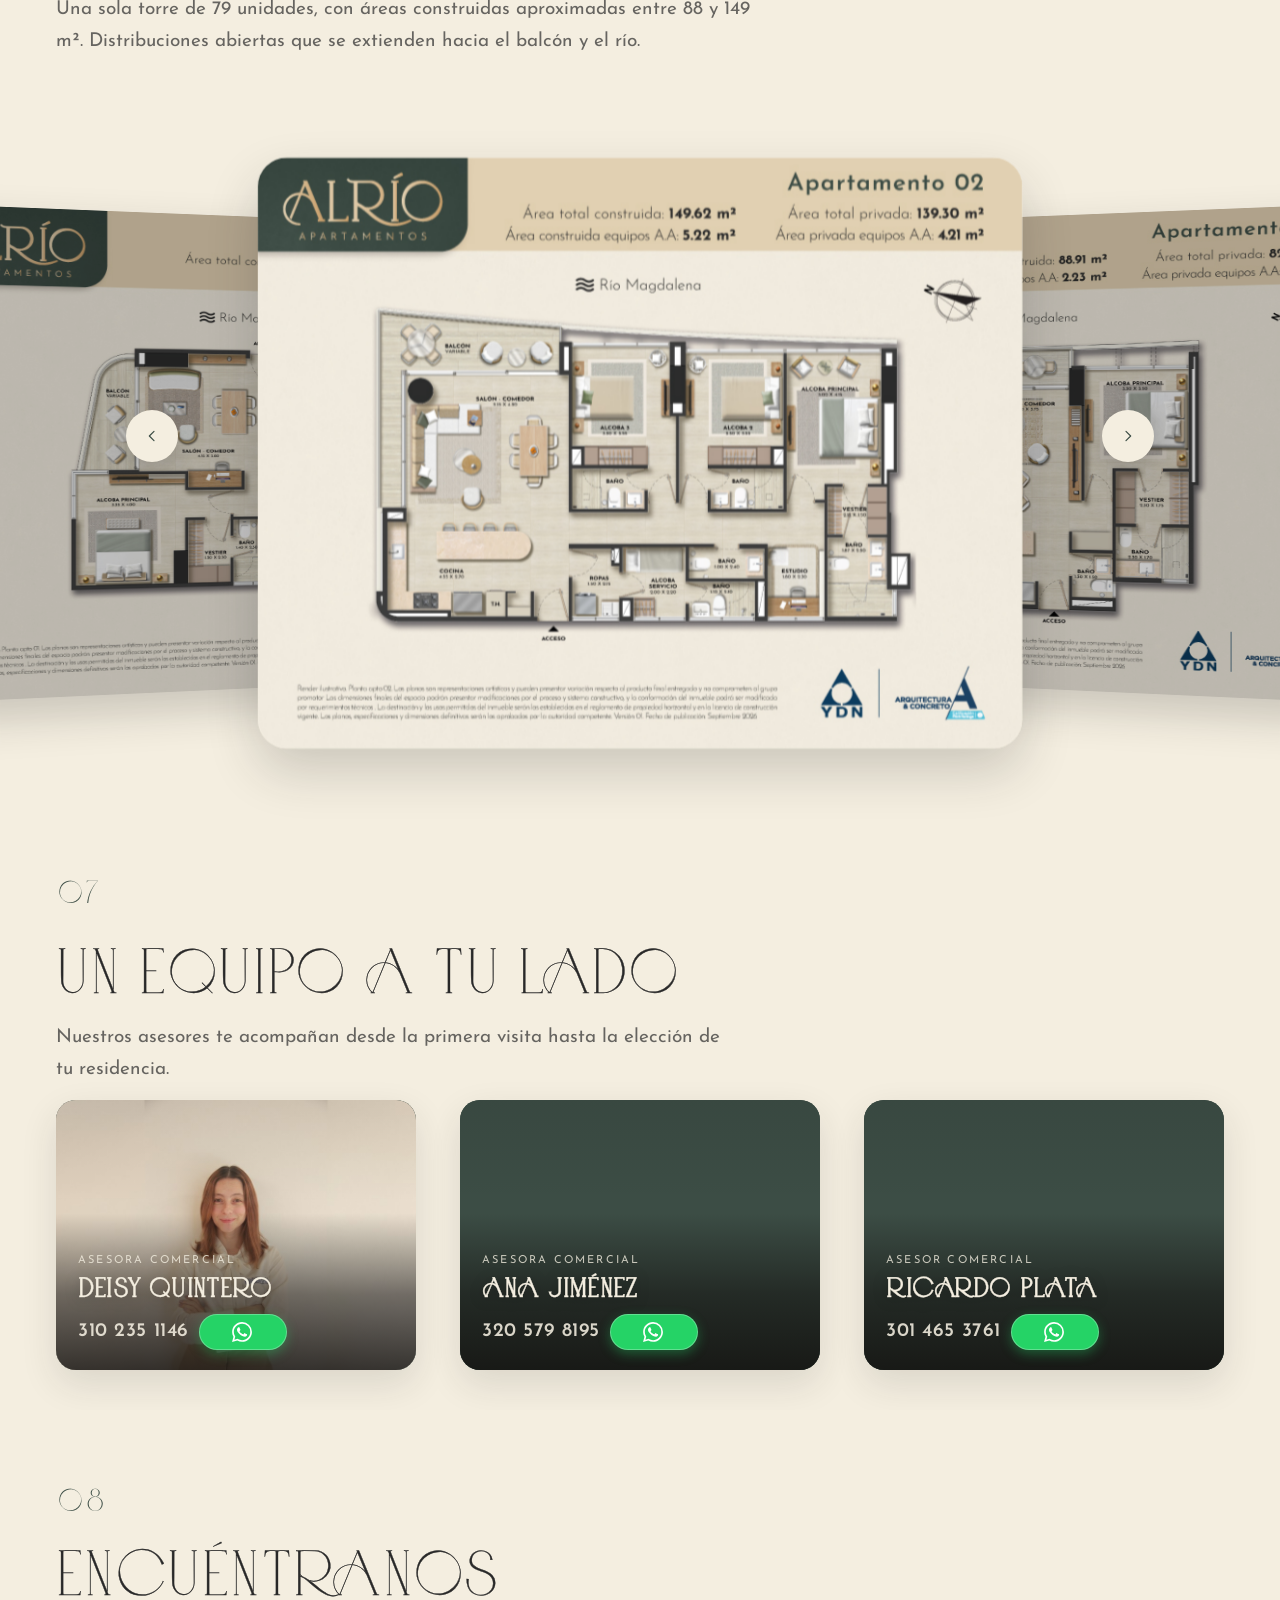
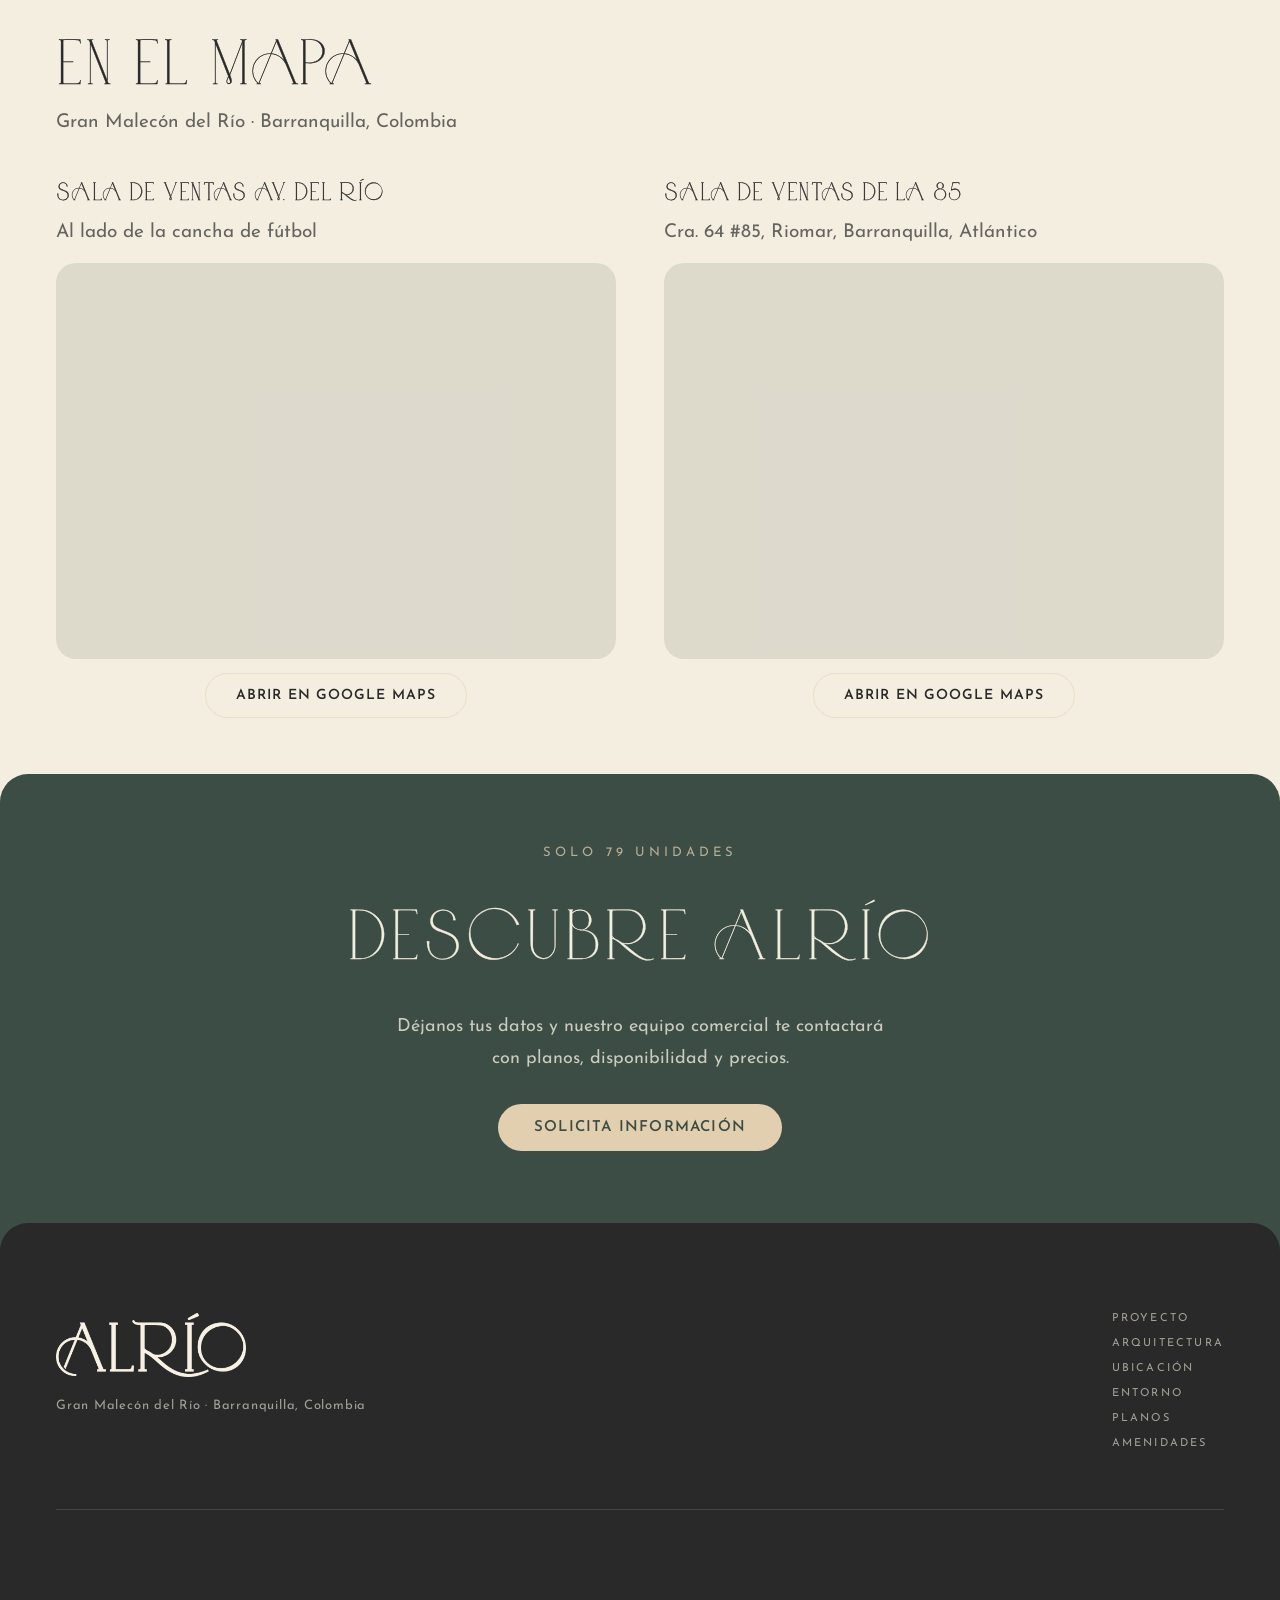
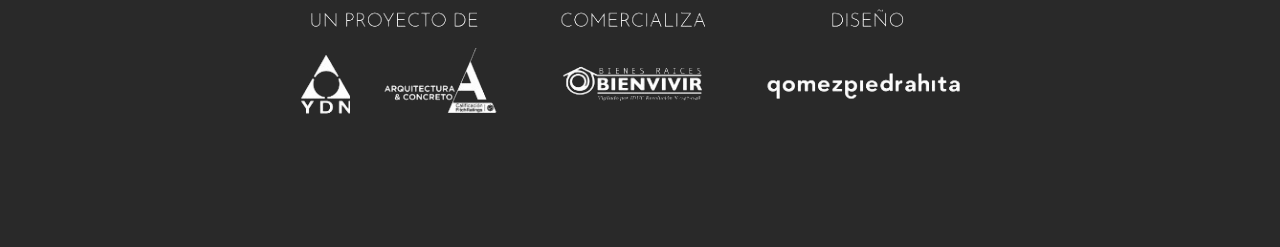
==== commit afbc065b: "Actualizar asesores y ajustes en carrusel de apartamentos Renovar fotos de Deisy y Ana, agregar a Ri" ====
--- a/index.html
+++ b/index.html
@@ -432,7 +432,6 @@
 					<img loading="lazy" src="assets/amen-lobby.jpg" alt="Lobby ALRÍO">
 					<figcaption>
 						<span class="al-cover-name" data-en="Lobby">Lobby</span>
-						<span class="al-cover-ref" data-en="Reference image">Imagen de referencia</span>
 					</figcaption>
 				</figure>
 				<figure class="al-cover-card" data-lb="assets/amen-gym.jpg" data-legal="entorno">
@@ -519,7 +518,6 @@
 								<span class="al-cover-name" data-en="Bedroom">Alcoba</span>
 								<span class="al-cover-apt" data-en="(Apartment 1)">(Apartamento 1)</span>
 							</span>
-							<span class="al-cover-ref" data-en="Reference image">Imagen de referencia</span>
 						</figcaption>
 					</figure>
 					<figure class="al-cover-card" data-apt-seq="1" data-lb="assets/apt-02-cocina.png">
@@ -529,7 +527,6 @@
 								<span class="al-cover-name" data-en="Kitchen">Cocina</span>
 								<span class="al-cover-apt" data-en="(Apartment 1)">(Apartamento 1)</span>
 							</span>
-							<span class="al-cover-ref" data-en="Reference image">Imagen de referencia</span>
 						</figcaption>
 					</figure>
 					<figure class="al-cover-card" data-apt-seq="2" data-lb="assets/apt-06-sala.png">
@@ -539,7 +536,6 @@
 								<span class="al-cover-name" data-en="Living room">Sala</span>
 								<span class="al-cover-apt" data-en="(Apartment 1)">(Apartamento 1)</span>
 							</span>
-							<span class="al-cover-ref" data-en="Reference image">Imagen de referencia</span>
 						</figcaption>
 					</figure>
 					<figure class="al-cover-card" data-apt-seq="3" data-lb="assets/apt-08-bano.png">
@@ -549,7 +545,6 @@
 								<span class="al-cover-name" data-en="Bathroom">Baño</span>
 								<span class="al-cover-apt" data-en="(Apartment 1)">(Apartamento 1)</span>
 							</span>
-							<span class="al-cover-ref" data-en="Reference image">Imagen de referencia</span>
 						</figcaption>
 					</figure>
 					<figure class="al-cover-card al-cover-apt-intro" data-apt-seq="4" data-lb="assets/apt-01-alcoba.png">
@@ -565,7 +560,6 @@
 								<span class="al-cover-name" data-en="Bedroom">Alcoba</span>
 								<span class="al-cover-apt" data-en="(Apartment 2)">(Apartamento 2)</span>
 							</span>
-							<span class="al-cover-ref" data-en="Reference image">Imagen de referencia</span>
 						</figcaption>
 					</figure>
 					<figure class="al-cover-card" data-apt-seq="5" data-lb="assets/apt-03-cocina.png">
@@ -575,7 +569,6 @@
 								<span class="al-cover-name" data-en="Kitchen">Cocina</span>
 								<span class="al-cover-apt" data-en="(Apartment 2)">(Apartamento 2)</span>
 							</span>
-							<span class="al-cover-ref" data-en="Reference image">Imagen de referencia</span>
 						</figcaption>
 					</figure>
 					<figure class="al-cover-card" data-apt-seq="6" data-lb="assets/apt-04-sala-comedor.png">
@@ -585,7 +578,6 @@
 								<span class="al-cover-name" data-en="Living &amp; dining">Sala y comedor</span>
 								<span class="al-cover-apt" data-en="(Apartment 2)">(Apartamento 2)</span>
 							</span>
-							<span class="al-cover-ref" data-en="Reference image">Imagen de referencia</span>
 						</figcaption>
 					</figure>
 					<figure class="al-cover-card" data-apt-seq="7" data-lb="assets/apt-05-sala-comedor.png">
@@ -595,7 +587,6 @@
 								<span class="al-cover-name" data-en="Living &amp; dining">Sala y comedor</span>
 								<span class="al-cover-apt" data-en="(Apartment 2)">(Apartamento 2)</span>
 							</span>
-							<span class="al-cover-ref" data-en="Reference image">Imagen de referencia</span>
 						</figcaption>
 					</figure>
 				</div>
@@ -680,10 +671,10 @@
 		<div class="al-team" data-reveal>
 			<article class="al-advisor">
 				<div class="al-advisor-photo">
-					<img class="al-advisor-img al-advisor-img--blur al-advisor-img--pc al-advisor-img--deisy" src="assets/asesor-deisy-pc.jpg?v=1" alt="" aria-hidden="true" loading="lazy" decoding="async">
-					<img class="al-advisor-img al-advisor-img--pc al-advisor-img--deisy" src="assets/asesor-deisy-pc.jpg?v=1" alt="Deisy Quintero" loading="lazy" decoding="async">
-					<img class="al-advisor-img al-advisor-img--blur al-advisor-img--mob al-advisor-img--deisy" src="assets/asesor-deisy.jpg?v=4" alt="" aria-hidden="true" loading="lazy" decoding="async">
-					<img class="al-advisor-img al-advisor-img--mob al-advisor-img--deisy" src="assets/asesor-deisy.jpg?v=4" alt="Deisy Quintero" loading="lazy" decoding="async">
+					<img class="al-advisor-img al-advisor-img--blur al-advisor-img--pc al-advisor-img--deisy" src="assets/asesor-deisy-pc.jpg?v=2" alt="" aria-hidden="true" loading="lazy" decoding="async">
+					<img class="al-advisor-img al-advisor-img--pc al-advisor-img--deisy" src="assets/asesor-deisy-pc.jpg?v=2" alt="Deisy Quintero" loading="lazy" decoding="async">
+					<img class="al-advisor-img al-advisor-img--blur al-advisor-img--mob al-advisor-img--deisy" src="assets/asesor-deisy.jpg?v=2" alt="" aria-hidden="true" loading="lazy" decoding="async">
+					<img class="al-advisor-img al-advisor-img--mob al-advisor-img--deisy" src="assets/asesor-deisy.jpg?v=2" alt="Deisy Quintero" loading="lazy" decoding="async">
 					<div class="al-advisor-veil" aria-hidden="true"></div>
 					<div class="al-advisor-body">
 						<span class="al-advisor-role" data-en="Sales advisor">Asesora comercial</span>
@@ -701,10 +692,10 @@
 			</article>
 			<article class="al-advisor">
 				<div class="al-advisor-photo">
-					<img class="al-advisor-img al-advisor-img--blur al-advisor-img--pc al-advisor-img--ana" src="assets/asesor-ana-pc.jpg?v=1" alt="" aria-hidden="true" loading="lazy" decoding="async">
-					<img class="al-advisor-img al-advisor-img--pc al-advisor-img--ana" src="assets/asesor-ana-pc.jpg?v=1" alt="Ana Jiménez" loading="lazy" decoding="async">
-					<img class="al-advisor-img al-advisor-img--blur al-advisor-img--mob al-advisor-img--ana" src="assets/asesor-ana.jpg?v=4" alt="" aria-hidden="true" loading="lazy" decoding="async">
-					<img class="al-advisor-img al-advisor-img--mob al-advisor-img--ana" src="assets/asesor-ana.jpg?v=4" alt="Ana Jiménez" loading="lazy" decoding="async">
+					<img class="al-advisor-img al-advisor-img--blur al-advisor-img--pc al-advisor-img--ana" src="assets/asesor-ana-pc.jpg?v=2" alt="" aria-hidden="true" loading="lazy" decoding="async">
+					<img class="al-advisor-img al-advisor-img--pc al-advisor-img--ana" src="assets/asesor-ana-pc.jpg?v=2" alt="Ana Jiménez" loading="lazy" decoding="async">
+					<img class="al-advisor-img al-advisor-img--blur al-advisor-img--mob al-advisor-img--ana" src="assets/asesor-ana.jpg?v=2" alt="" aria-hidden="true" loading="lazy" decoding="async">
+					<img class="al-advisor-img al-advisor-img--mob al-advisor-img--ana" src="assets/asesor-ana.jpg?v=2" alt="Ana Jiménez" loading="lazy" decoding="async">
 					<div class="al-advisor-veil" aria-hidden="true"></div>
 					<div class="al-advisor-body">
 						<span class="al-advisor-role" data-en="Sales advisor">Asesora comercial</span>
@@ -720,6 +711,27 @@
 					</div>
 				</div>
 			</article>
+			<article class="al-advisor">
+				<div class="al-advisor-photo">
+					<img class="al-advisor-img al-advisor-img--blur al-advisor-img--pc al-advisor-img--ricardo" src="assets/asesor-ricardo-pc.jpg?v=1" alt="" aria-hidden="true" loading="lazy" decoding="async">
+					<img class="al-advisor-img al-advisor-img--pc al-advisor-img--ricardo" src="assets/asesor-ricardo-pc.jpg?v=1" alt="Ricardo Plata" loading="lazy" decoding="async">
+					<img class="al-advisor-img al-advisor-img--blur al-advisor-img--mob al-advisor-img--ricardo" src="assets/asesor-ricardo.jpg?v=1" alt="" aria-hidden="true" loading="lazy" decoding="async">
+					<img class="al-advisor-img al-advisor-img--mob al-advisor-img--ricardo" src="assets/asesor-ricardo.jpg?v=1" alt="Ricardo Plata" loading="lazy" decoding="async">
+					<div class="al-advisor-veil" aria-hidden="true"></div>
+					<div class="al-advisor-body">
+						<span class="al-advisor-role" data-en="Sales advisor">Asesor comercial</span>
+						<h3 class="al-advisor-name" data-en="Ricardo Plata">Ricardo Plata</h3>
+						<p class="al-advisor-meta">
+							<span class="al-advisor-contact">
+								<a class="al-advisor-tel" href="tel:+573014653761">301 465 3761</a>
+								<a class="al-advisor-wa" href="https://wa.link/f0vgwc" target="_blank" rel="noopener noreferrer" aria-label="WhatsApp — Ricardo Plata">
+									<svg viewBox="0 0 24 24" aria-hidden="true"><path fill="currentColor" d="M17.472 14.382c-.297-.149-1.758-.867-2.03-.967-.273-.099-.471-.148-.67.15-.197.297-.767.966-.94 1.164-.173.199-.347.223-.644.075-.297-.15-1.255-.463-2.39-1.475-.883-.788-1.48-1.761-1.653-2.059-.173-.297-.018-.458.13-.606.134-.133.298-.347.446-.52.149-.174.198-.298.298-.497.099-.198.05-.371-.025-.52-.075-.149-.669-1.612-.916-2.207-.242-.579-.487-.5-.669-.51-.173-.008-.371-.01-.57-.01-.198 0-.52.074-.792.372-.272.297-1.04 1.016-1.04 2.479 0 1.462 1.065 2.875 1.213 3.074.149.198 2.096 3.2 5.077 4.487.709.306 1.262.489 1.694.625.712.227 1.36.195 1.871.118.571-.085 1.758-.719 2.006-1.413.248-.694.248-1.289.173-1.413-.074-.124-.272-.198-.57-.347m-5.421 7.403h-.004a9.87 9.87 0 01-5.031-1.378l-.361-.214-3.741.982.998-3.648-.235-.374a9.86 9.86 0 01-1.51-5.26c.001-5.45 4.436-9.884 9.888-9.884 2.64 0 5.122 1.03 6.988 2.898a9.825 9.825 0 012.893 6.994c-.003 5.45-4.435 9.884-9.885 9.884m8.413-18.297A11.815 11.815 0 0012.05 0C5.495 0 .16 5.335.157 11.892c0 2.096.547 4.142 1.588 5.945L.057 24l6.305-1.654a11.882 11.882 0 005.683 1.448h.005c6.554 0 11.89-5.335 11.893-11.893a11.821 11.821 0 00-3.48-8.413z"/></svg>
+								</a>
+							</span>
+						</p>
+					</div>
+				</div>
+			</article>
 		</div>
 	</div>
 </section>
--- a/css/sections.css
+++ b/css/sections.css
@@ -520,7 +520,7 @@
   }
   #asesores .al-team {
     margin-top: 14px;
-    max-width: clamp(840px, 88vw, 1080px);
+    max-width: clamp(960px, 94vw, 1200px);
     margin-left: auto;
     margin-right: auto;
     gap: clamp(28px, 3.6vw, 44px);
--- a/css/extras.css
+++ b/css/extras.css
@@ -569,10 +569,13 @@
 /* Asesores */
 .al-team {
   display: grid;
-  grid-template-columns: repeat(2, minmax(0, 1fr));
+  grid-template-columns: repeat(3, minmax(0, 1fr));
   gap: clamp(18px, 2.2vw, 28px);
   margin-top: 48px;
   width: 100%;
+}
+@media (max-width: 680px) {
+  .al-team { grid-template-columns: 1fr; }
 }
 .al-advisor {
   width: 100%;
@@ -613,10 +616,12 @@
   object-position: center 18%;
   display: block;
 }
-.al-advisor-img--deisy { object-position: center 16%; }
-.al-advisor-img--ana { object-position: center 14%; }
-.al-advisor-img--blur.al-advisor-img--deisy { object-position: center 16%; }
-.al-advisor-img--blur.al-advisor-img--ana { object-position: center 14%; }
+.al-advisor-img--deisy { object-position: center 22%; }
+.al-advisor-img--ana { object-position: center 20%; }
+.al-advisor-img--ricardo { object-position: center 24%; }
+.al-advisor-img--blur.al-advisor-img--deisy { object-position: center 22%; }
+.al-advisor-img--blur.al-advisor-img--ana { object-position: center 20%; }
+.al-advisor-img--blur.al-advisor-img--ricardo { object-position: center 24%; }
 .al-advisor-img--pc { display: none; }
 @media (min-width: 681px) {
   .al-advisor-img--mob { display: none !important; }
@@ -625,9 +630,10 @@
     object-fit: cover;
     object-position: center 28%;
   }
-  .al-advisor-img--pc.al-advisor-img--deisy:not(.al-advisor-img--blur) { object-position: center 26%; }
-  .al-advisor-img--pc.al-advisor-img--ana:not(.al-advisor-img--blur) { object-position: center 24%; }
-  .al-advisor-img--blur.al-advisor-img--pc { object-position: center 26%; opacity: .75; }
+  .al-advisor-img--pc.al-advisor-img--deisy:not(.al-advisor-img--blur) { object-position: center 30%; }
+  .al-advisor-img--pc.al-advisor-img--ana:not(.al-advisor-img--blur) { object-position: center 28%; }
+  .al-advisor-img--pc.al-advisor-img--ricardo:not(.al-advisor-img--blur) { object-position: center 32%; }
+  .al-advisor-img--blur.al-advisor-img--pc { object-position: center 28%; opacity: .75; }
 }
 .al-advisor-veil {
   position: absolute;
@@ -837,8 +843,9 @@
     object-fit: cover;
     object-position: center 12%;
   }
-  #asesores .al-advisor-img--mob.al-advisor-img--deisy:not(.al-advisor-img--blur) { object-position: center 10%; }
-  #asesores .al-advisor-img--mob.al-advisor-img--ana:not(.al-advisor-img--blur) { object-position: center 8%; }
+  #asesores .al-advisor-img--mob.al-advisor-img--deisy:not(.al-advisor-img--blur) { object-position: center 12%; }
+  #asesores .al-advisor-img--mob.al-advisor-img--ana:not(.al-advisor-img--blur) { object-position: center 10%; }
+  #asesores .al-advisor-img--mob.al-advisor-img--ricardo:not(.al-advisor-img--blur) { object-position: center 14%; }
   #asesores .al-advisor-img--blur {
     opacity: .55;
     filter: blur(24px) saturate(1.05);
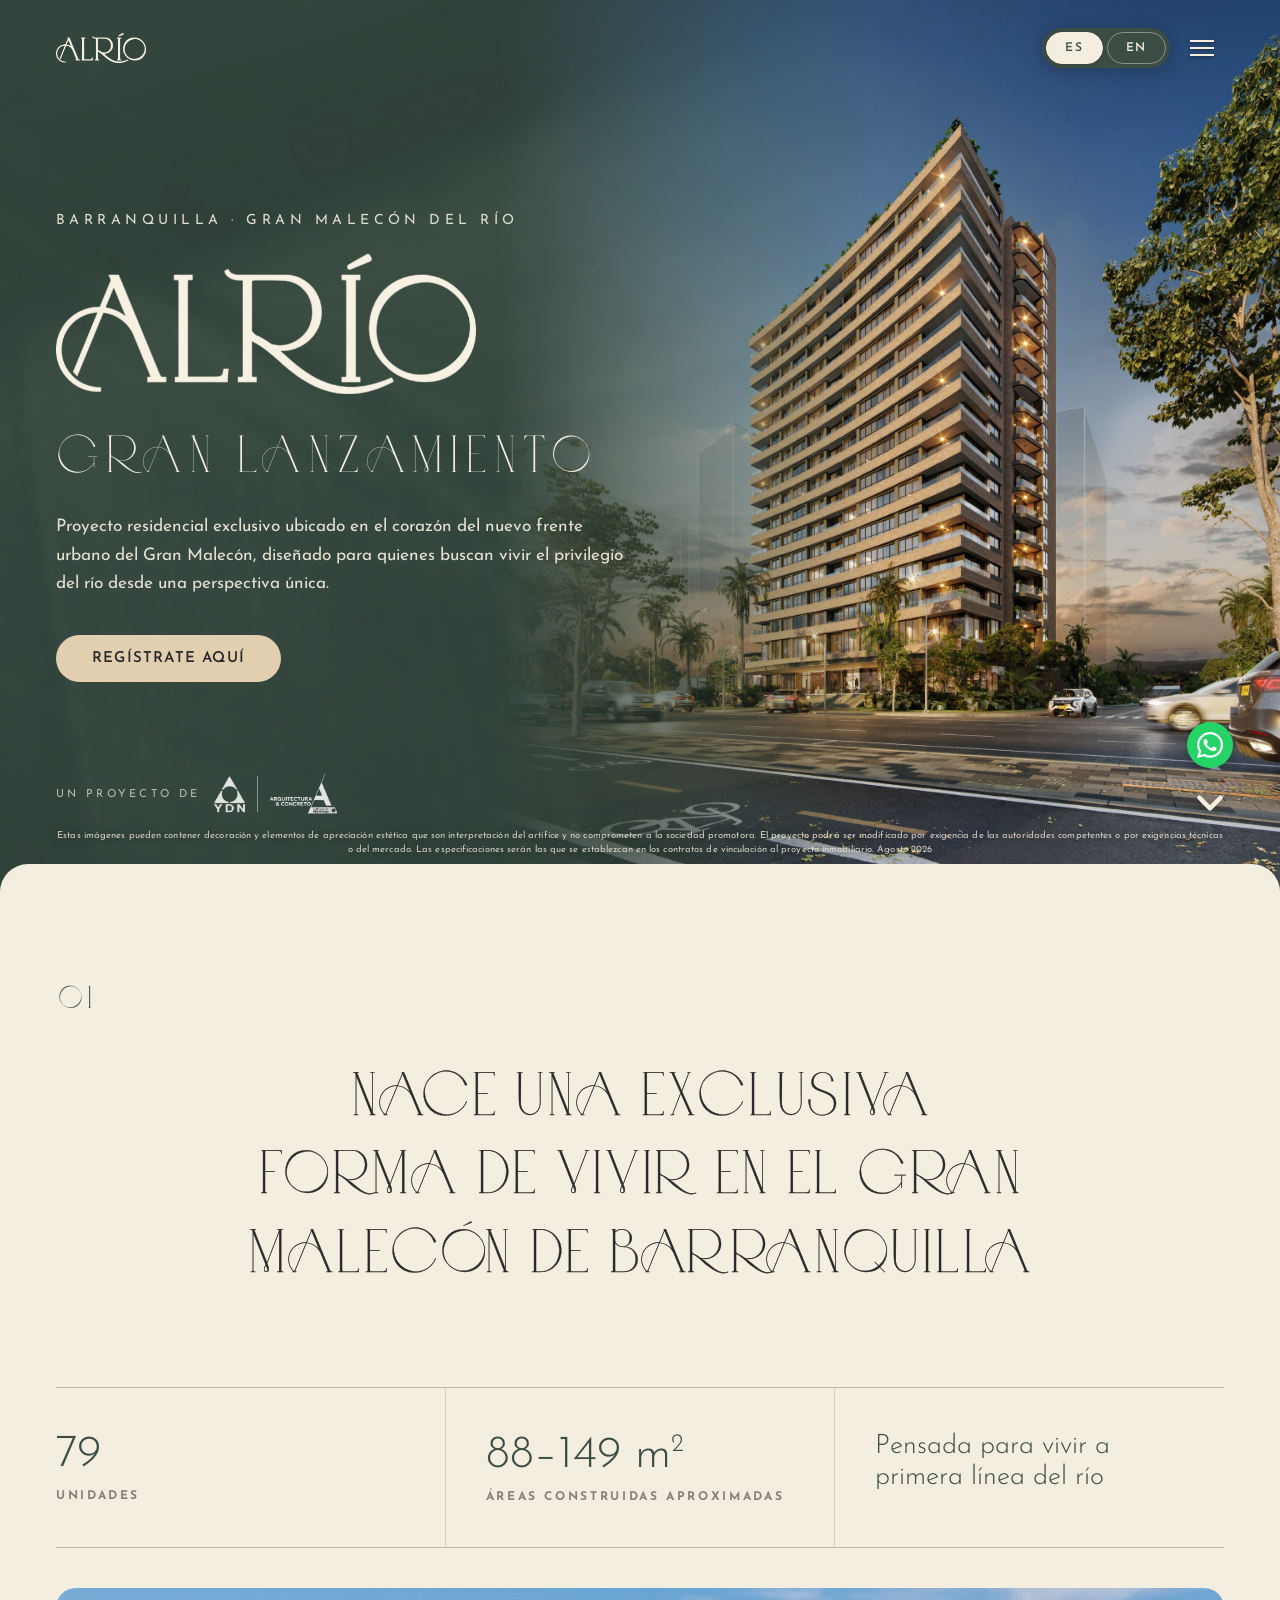
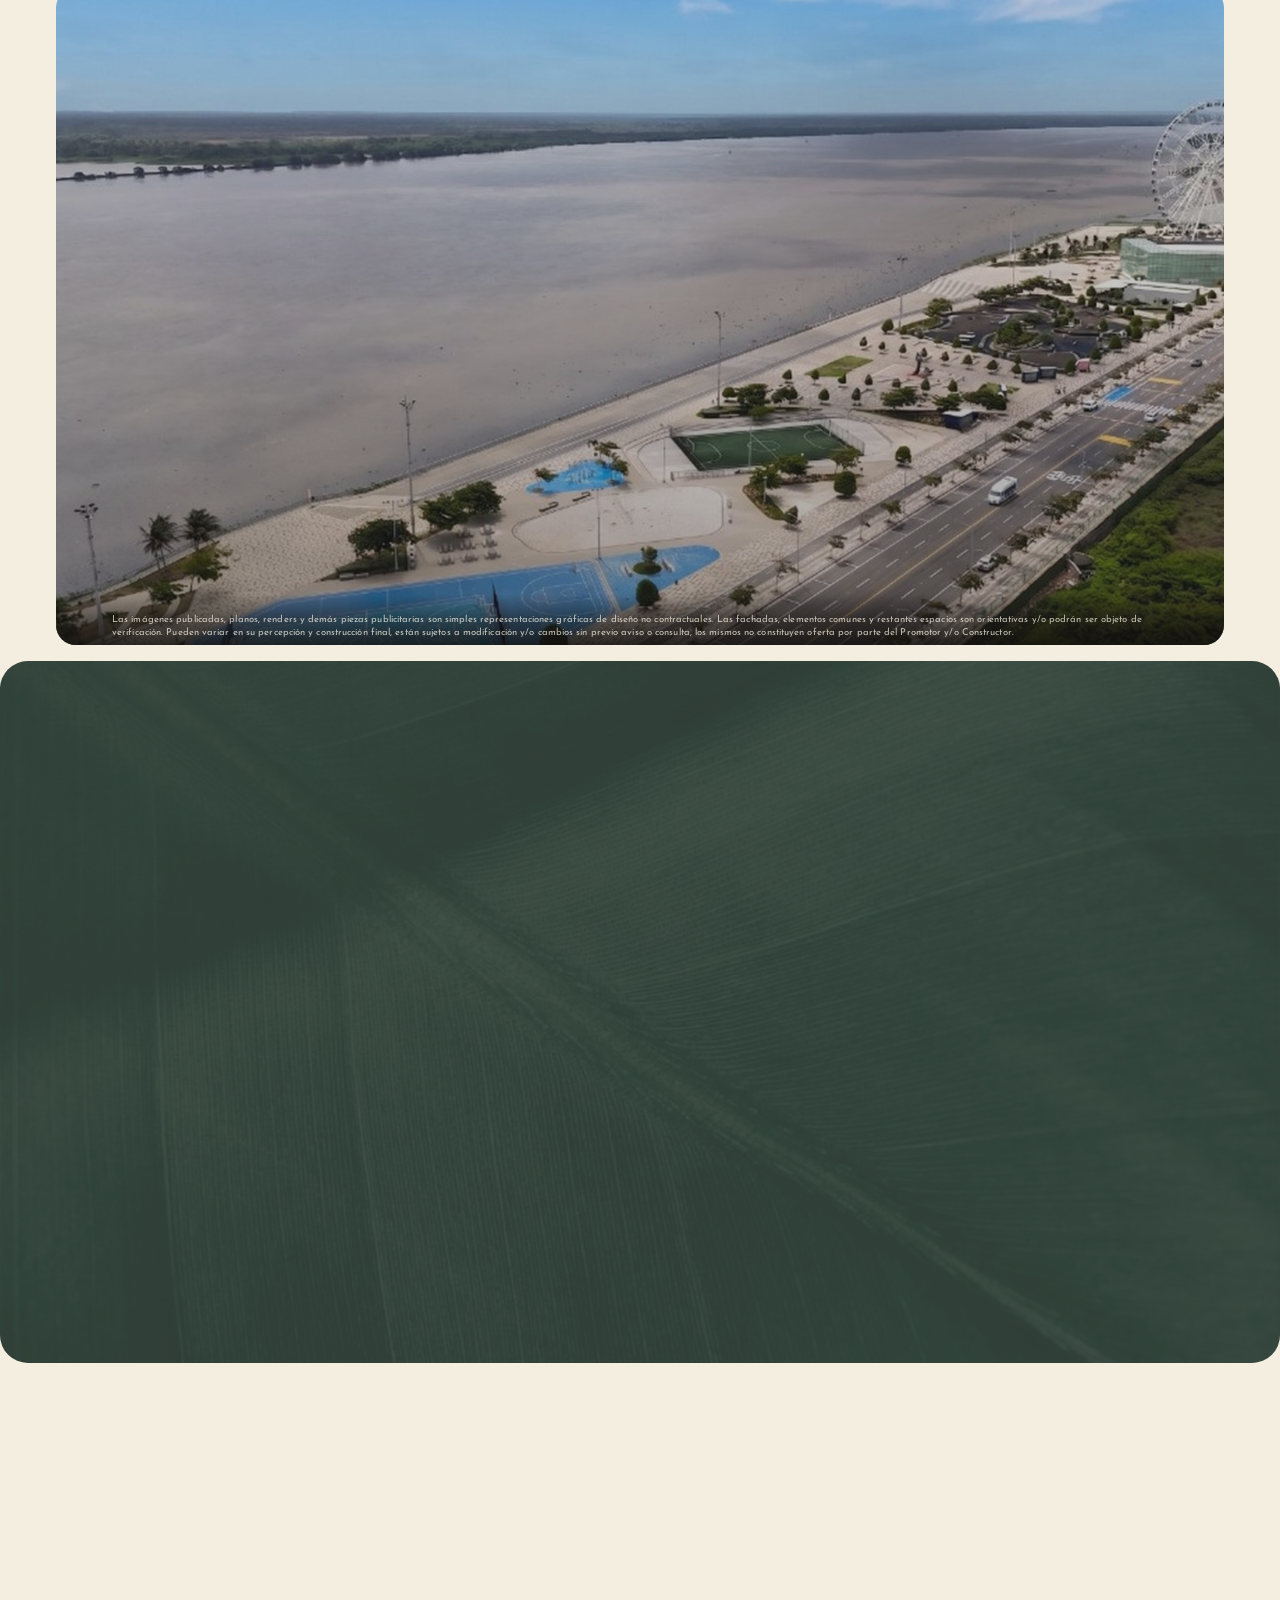
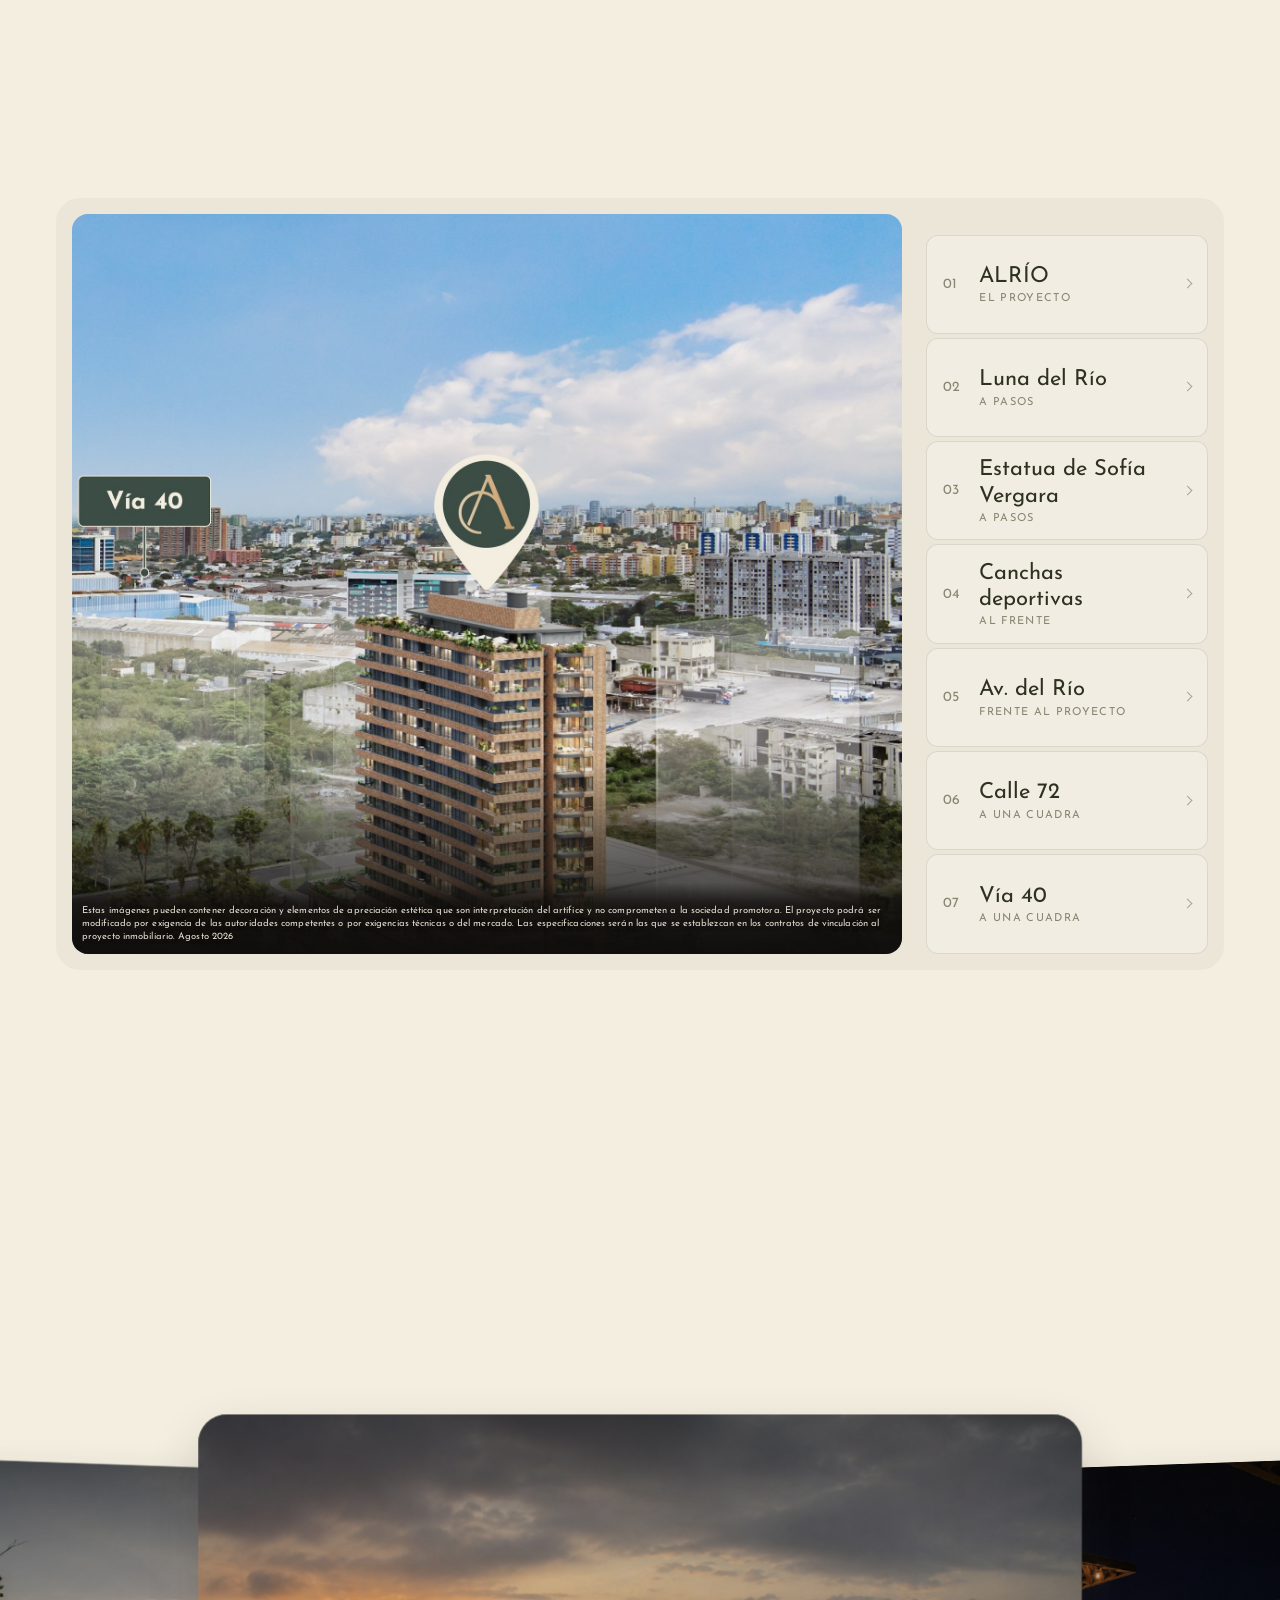
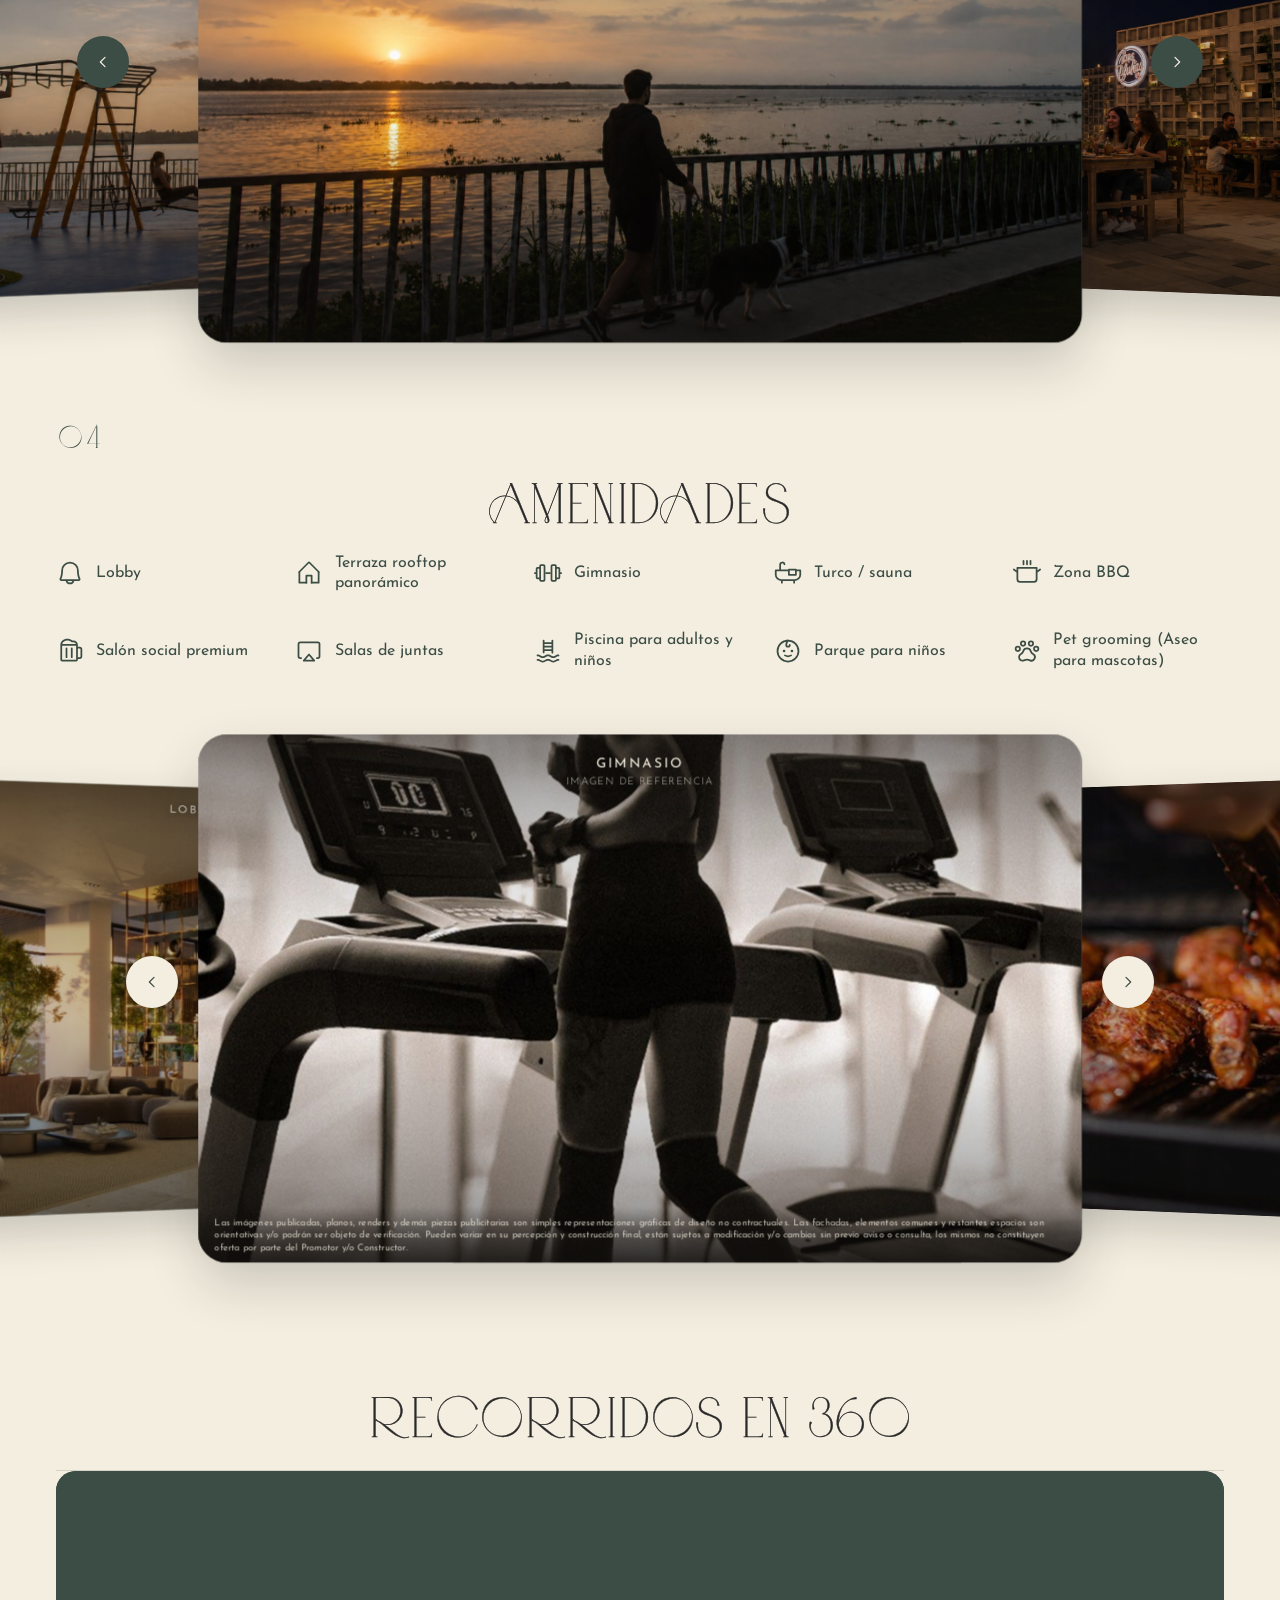
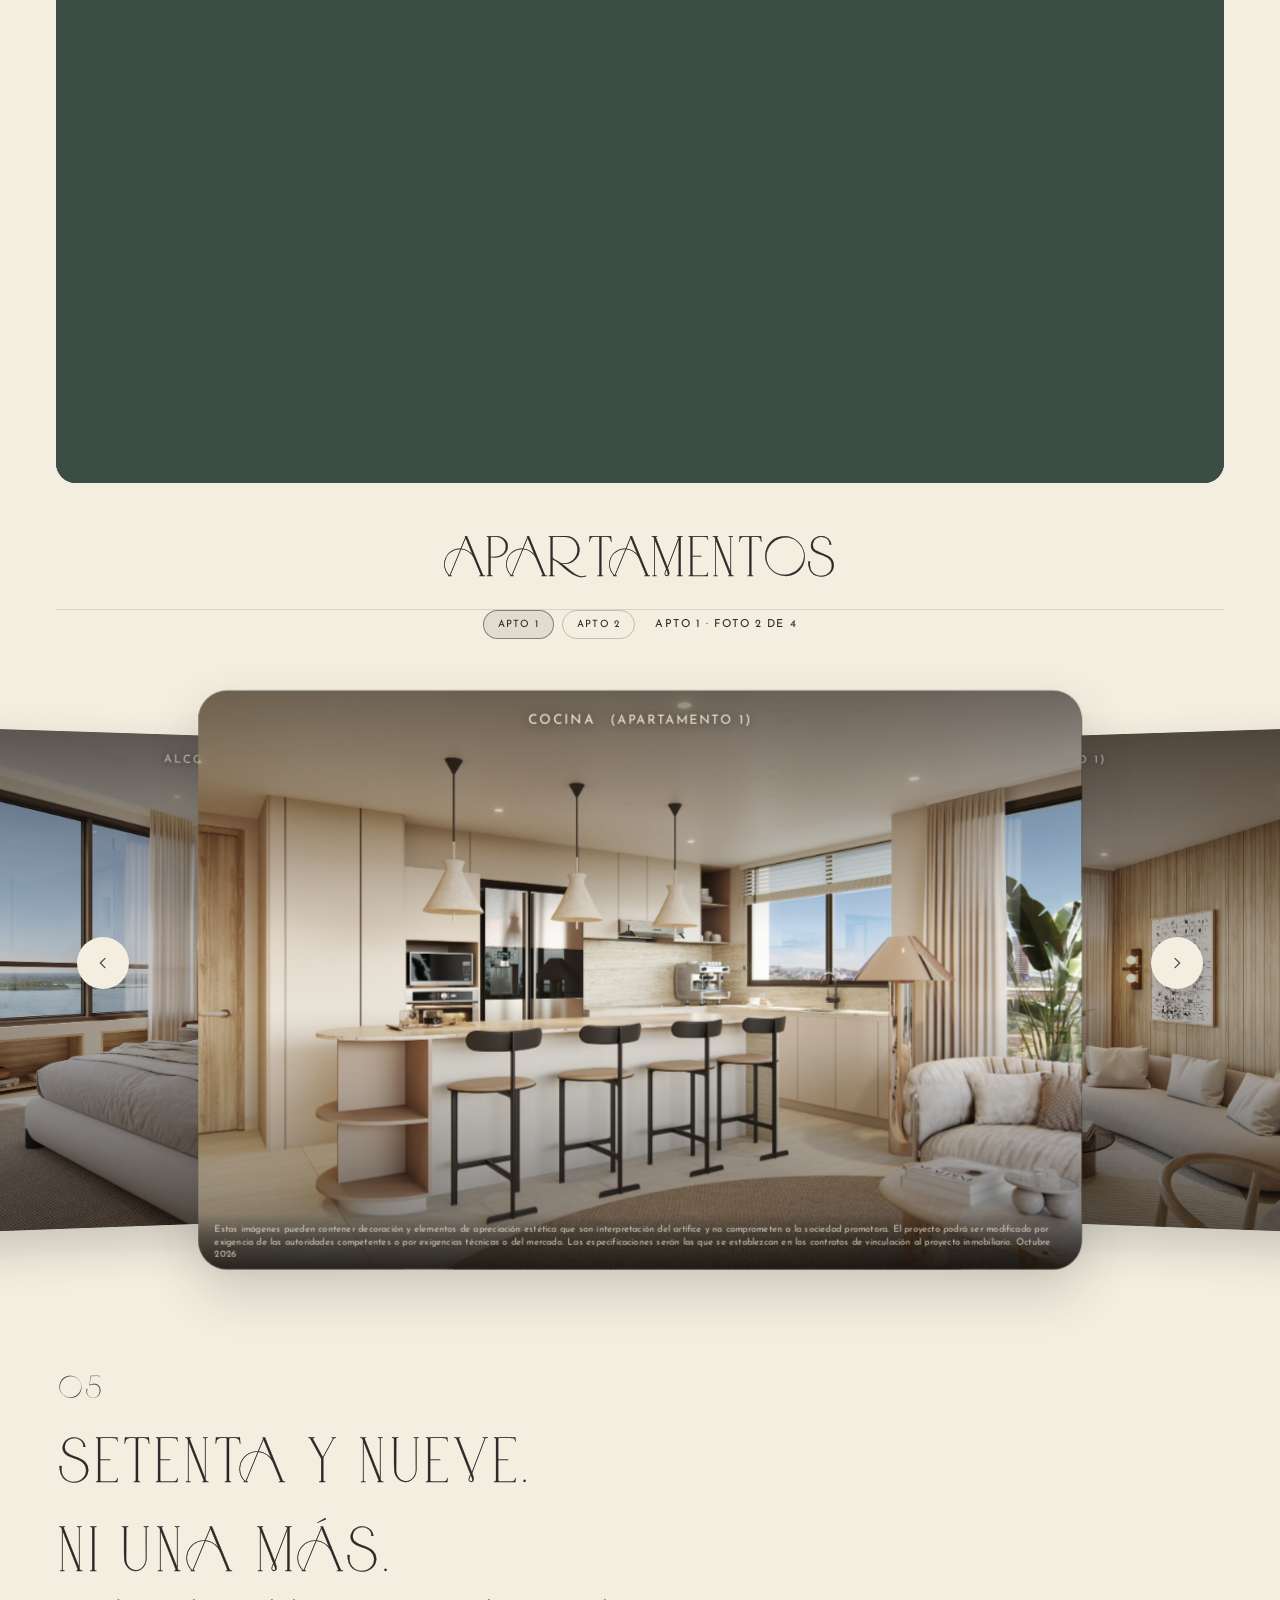
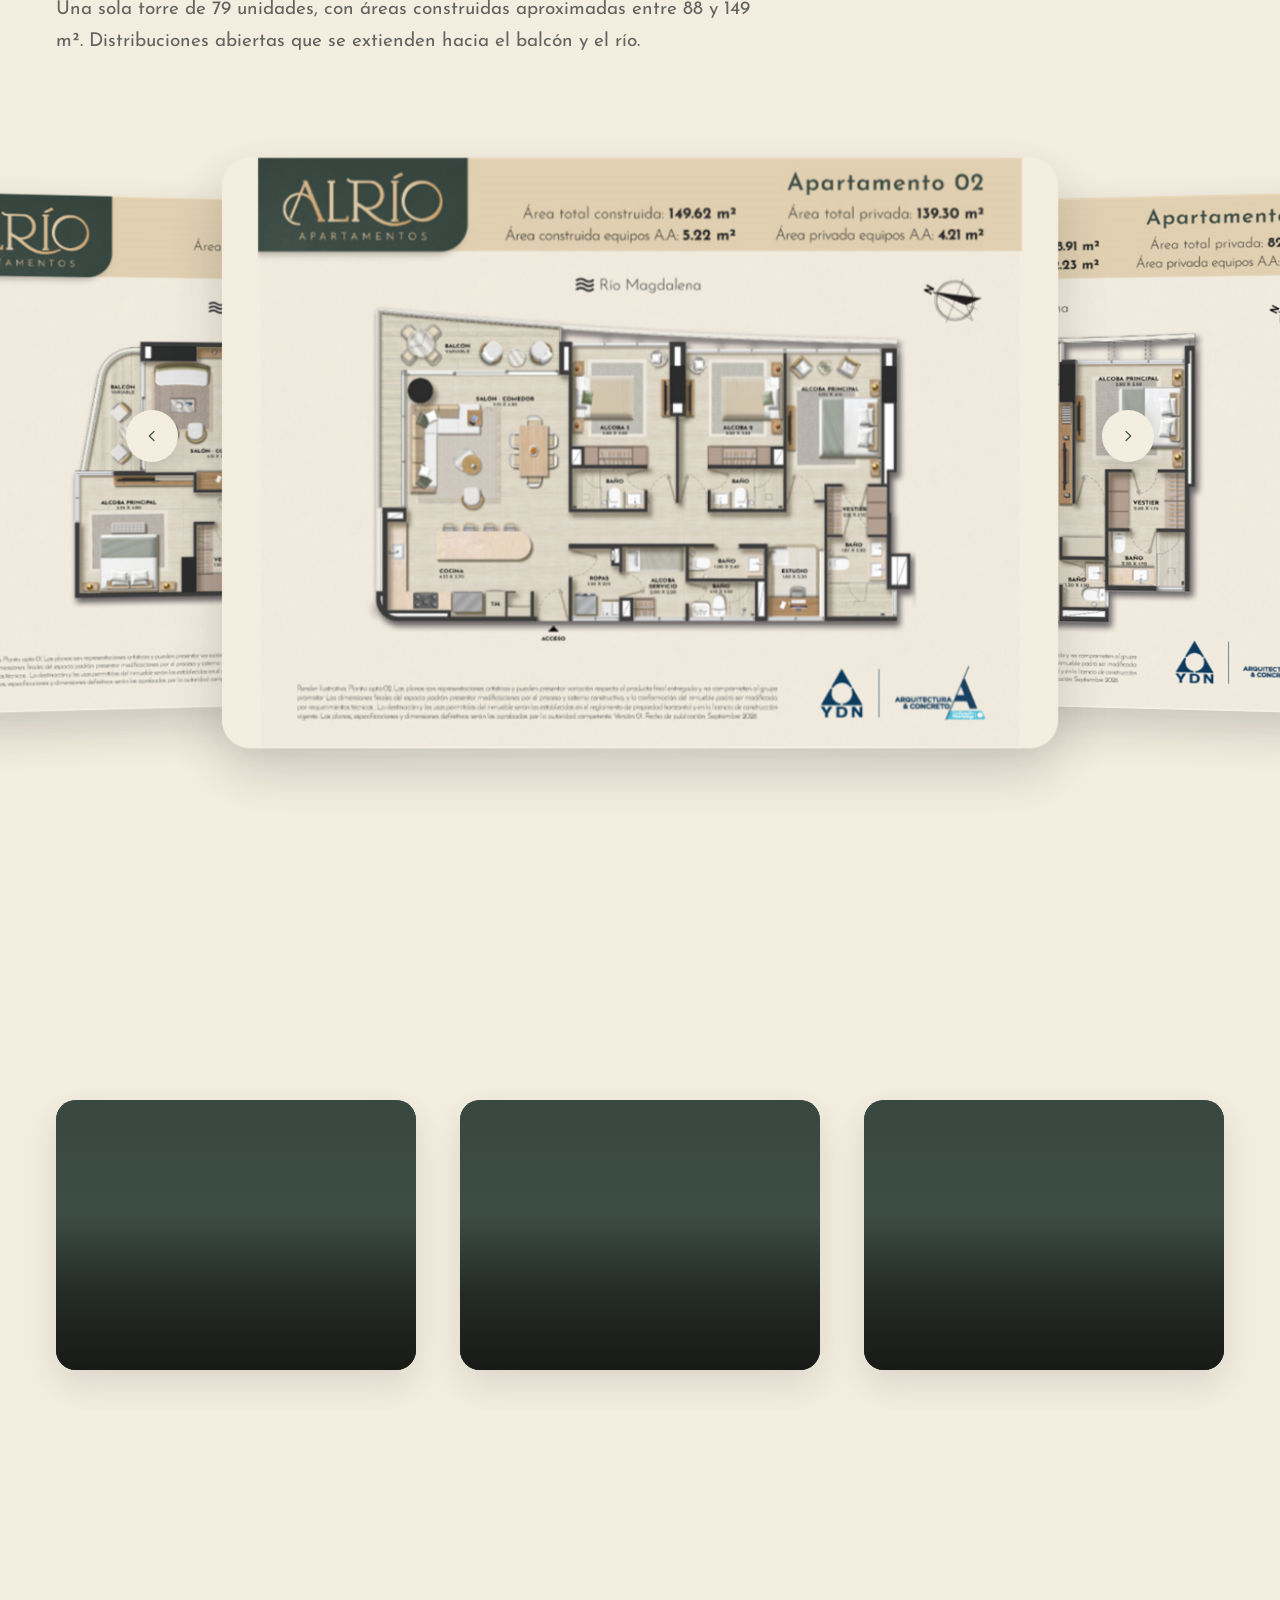
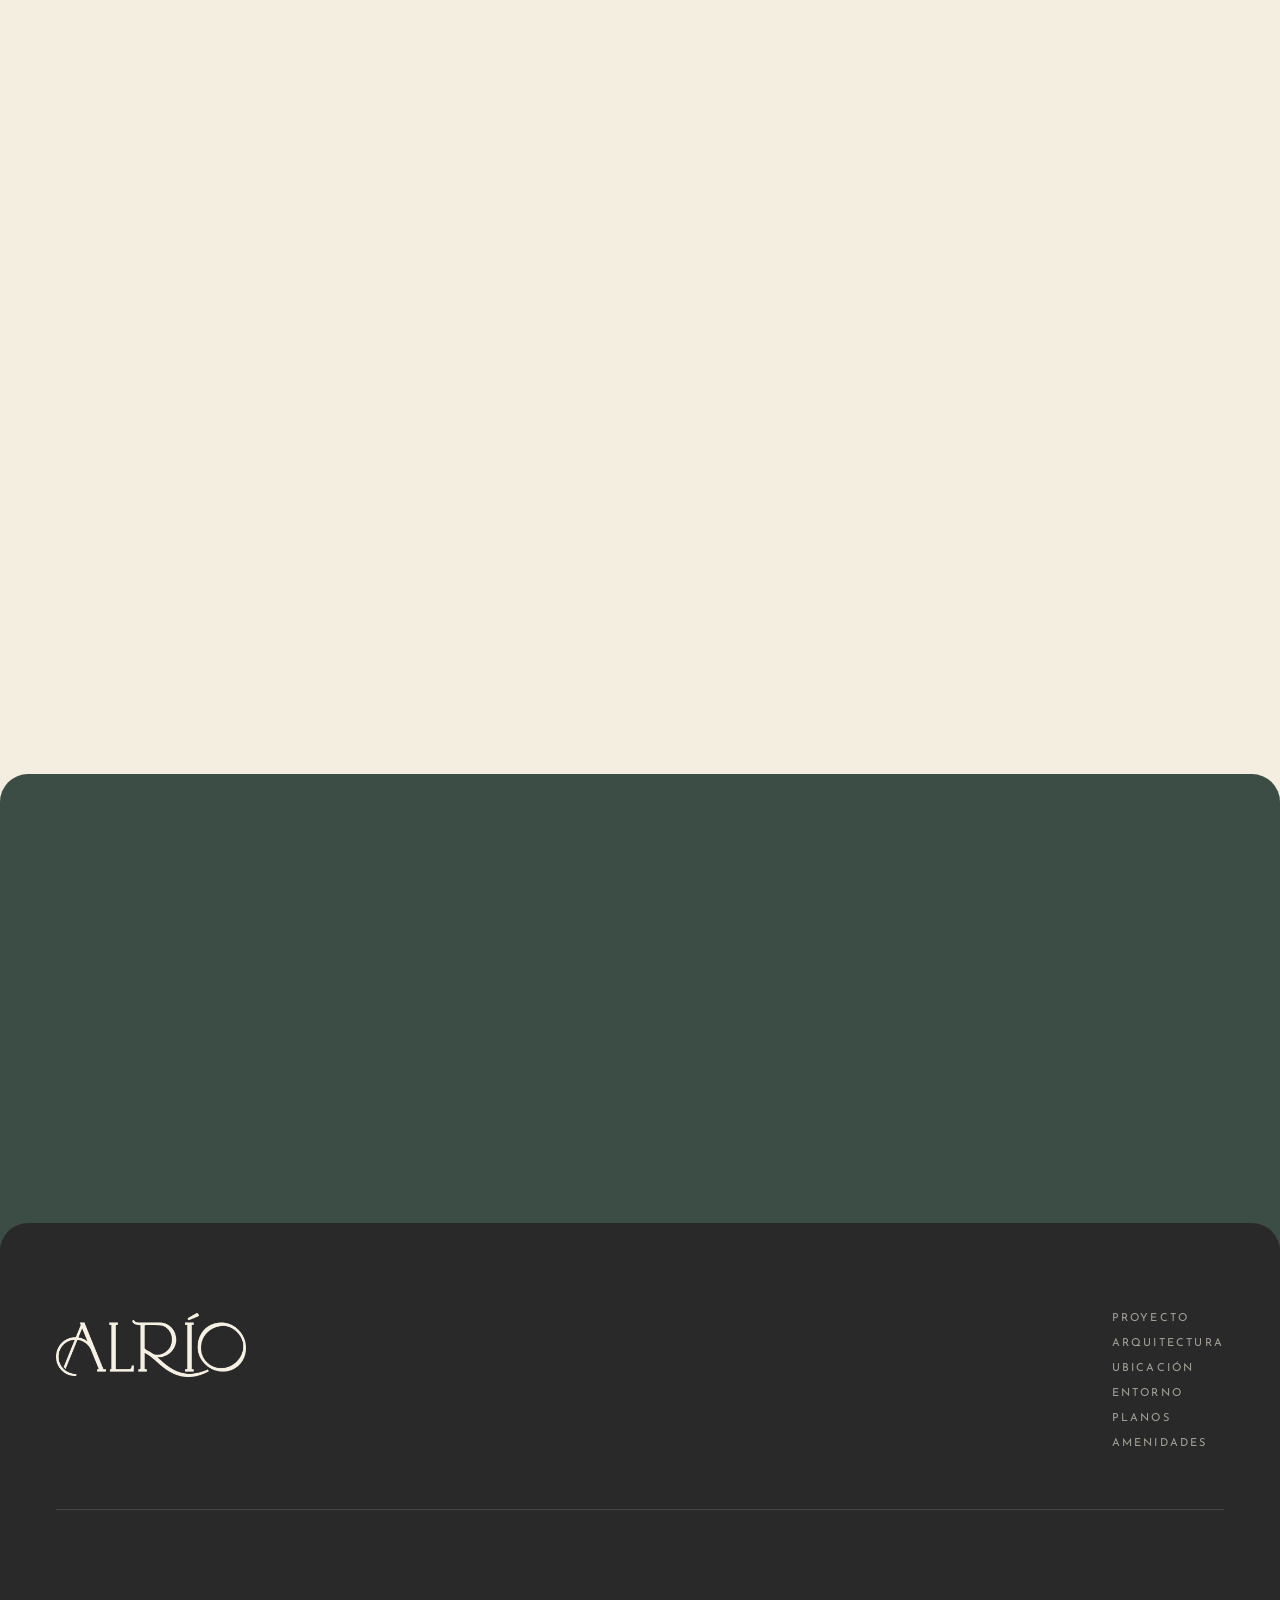
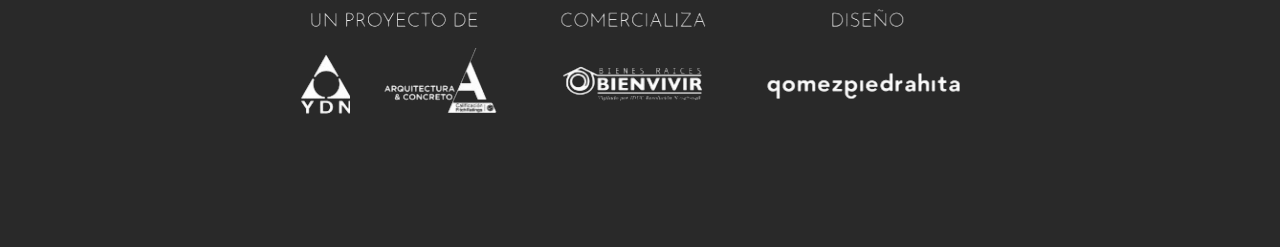
==== commit 8f9488c8: "Mejorar calidad visual del sitio y portada digital ALRÍO. Regenera imágenes en alta resolución (hero" ====
--- a/index.html
+++ b/index.html
@@ -6,8 +6,8 @@
   <title>ALRÍO — Gran Malecón del Río, Barranquilla</title>
   <meta name="description" content="ALRÍO — proyecto residencial exclusivo frente al Gran Malecón del Río, Barranquilla. 79 unidades entre 88 y 149 m².">
   <link rel="icon" href="assets/favicon.png">
-  <link rel="preload" as="image" href="assets/ext-hero-pc.jpg" media="(min-width: 681px)" fetchpriority="high">
-  <link rel="preload" as="image" href="assets/ext-hero.jpg" media="(max-width: 680px)" fetchpriority="high">
+  <link rel="preload" as="image" href="assets/ext-hero-pc.jpg?v=6" media="(min-width: 681px)" fetchpriority="high">
+  <link rel="preload" as="image" href="assets/ext-hero.jpg?v=8" media="(max-width: 680px)" fetchpriority="high">
   <link rel="preconnect" href="https://fonts.googleapis.com">
   <link rel="preconnect" href="https://fonts.gstatic.com" crossorigin>
   <link rel="stylesheet" href="https://fonts.googleapis.com/css2?family=Josefin+Sans:ital,wght@0,300;0,400;0,500;0,600;0,700;1,300&display=swap">
@@ -87,9 +87,9 @@
 
 <!-- PORTADA (la otra versión está en lanzamiento.html — portada de lanzamiento) -->
 <!-- PORTADA · PRE-LANZAMIENTO -->
-<section class="al-hero" id="top">
-	<img class="al-hero-img al-hero-img--pc" src="assets/ext-hero-pc.jpg" alt="ALRÍO — render del proyecto" width="2560" height="1440" fetchpriority="high" decoding="sync">
-	<img class="al-hero-img al-hero-img--mob" src="assets/ext-hero.jpg" alt="ALRÍO — render del proyecto" width="2048" height="2560" decoding="async">
+<section class="al-hero al-hero--digital" id="top">
+	<img class="al-hero-img al-hero-img--pc" src="assets/ext-hero-pc.jpg?v=6" alt="ALRÍO — render del proyecto" width="3840" height="2160" fetchpriority="high" decoding="sync">
+	<img class="al-hero-img al-hero-img--mob" src="assets/ext-hero.jpg?v=8" alt="ALRÍO — render del proyecto" width="2048" height="2560" decoding="async">
 	<div class="al-hero-veil"></div>
 	<div class="al-hero-in">
 		<div class="al-hero-body">
@@ -144,7 +144,7 @@
 
 <!-- BANDA · AÉREA -->
 <section class="al-bleed" data-reveal>
-	<video class="al-bleed-video" autoplay muted loop playsinline preload="auto" poster="assets/malecon-aerial.jpg">
+	<video class="al-bleed-video" autoplay muted loop playsinline preload="auto" poster="assets/malecon-aerial.jpg?v=2">
 		<source src="assets/atardecer.mp4" type="video/mp4">
 	</video>
 	<div class="al-bleed-veil"></div>
@@ -170,14 +170,14 @@
 				<figure class="is-on" data-lb="assets/EXT_01_R4.jpg.jpeg" data-legal="building">
 					<img loading="lazy" src="assets/EXT_01_R4.jpg.jpeg" alt="Exterior ALRÍO">
 				</figure>
-				<figure data-lb="assets/malecon-aerea-dia.jpg" data-legal="entorno">
-					<img loading="lazy" src="assets/malecon-aerea-dia.jpg" alt="Vista aérea del Gran Malecón">
-				</figure>
-				<figure data-lb="assets/malecon-noche.jpg" data-legal="entorno">
-					<img loading="lazy" src="assets/malecon-noche.jpg" alt="Gran Malecón de noche">
-				</figure>
-				<figure data-lb="assets/life-dining.jpg" data-legal="entorno">
-					<img loading="lazy" src="assets/life-dining.jpg" alt="Gastronomía en el Malecón">
+				<figure data-lb="assets/malecon-aerial.jpg?v=2" data-legal="entorno">
+					<img loading="lazy" src="assets/malecon-aerial.jpg?v=2" alt="Vista aérea del Gran Malecón">
+				</figure>
+				<figure data-lb="assets/malecon-dusk.jpg?v=2" data-legal="entorno">
+					<img loading="lazy" src="assets/malecon-dusk.jpg?v=2" alt="Gran Malecón de noche">
+				</figure>
+				<figure data-lb="assets/life-dining.jpg?v=2" data-legal="entorno">
+					<img loading="lazy" src="assets/life-dining.jpg?v=2" alt="Gastronomía en el Malecón">
 				</figure>
 			</div>
 			<button type="button" class="al-cover-nav al-cover-prev" aria-label="Anterior">
@@ -206,7 +206,7 @@
 		<section class="ubic" aria-label="Qué hay cerca del proyecto">
 			<div class="ubic__visor" id="visor">
 				<div class="ubic__capa" id="capa">
-					<img id="foto" src="assets/ubicacion-alrio.png?v=2" alt="Vista aérea del proyecto ALRÍO y su entorno">
+					<img id="foto" src="assets/ubicacion-alrio.jpg?v=4" alt="Vista aérea del proyecto ALRÍO y su entorno">
 					<div class="ubic__halo" id="halo"></div>
 				</div>
 			</div>
@@ -247,36 +247,36 @@
 				<svg viewBox="0 0 24 24" aria-hidden="true"><path d="M15 5 L8 12 L15 19" fill="none" stroke="currentColor" stroke-width="1.8" stroke-linecap="round" stroke-linejoin="round"/></svg>
 			</button>
 			<div class="al-cover-stage">
-				<figure class="al-cover-card" data-lb="assets/life-walk.jpg">
-					<img loading="lazy" src="assets/life-walk.jpg" alt="">
+				<figure class="al-cover-card" data-lb="assets/life-walk.jpg?v=2">
+					<img loading="lazy" src="assets/life-walk.jpg?v=2" alt="">
 					<figcaption>
 						<span class="al-cover-name" data-en="Sunset walk · Gran Malecón">Caminar al atardecer · Gran Malecón</span>
 						<span class="al-cover-ref" data-en="Reference image">Imagen de referencia</span>
 					</figcaption>
 				</figure>
-				<figure class="al-cover-card" data-lb="assets/life-gym.jpg">
-					<img loading="lazy" src="assets/life-gym.jpg" alt="">
+				<figure class="al-cover-card" data-lb="assets/life-gym.jpg?v=2">
+					<img loading="lazy" src="assets/life-gym.jpg?v=2" alt="">
 					<figcaption>
 						<span class="al-cover-name" data-en="Training facing the river">Entrenar frente al río</span>
 						<span class="al-cover-ref" data-en="Reference image">Imagen de referencia</span>
 					</figcaption>
 				</figure>
-				<figure class="al-cover-card" data-lb="assets/life-dining.jpg">
-					<img loading="lazy" src="assets/life-dining.jpg" alt="">
+				<figure class="al-cover-card" data-lb="assets/life-dining.jpg?v=2">
+					<img loading="lazy" src="assets/life-dining.jpg?v=2" alt="">
 					<figcaption>
 						<span class="al-cover-name" data-en="Dining along the waterfront">Gastronomía a orillas del río</span>
 						<span class="al-cover-ref" data-en="Reference image">Imagen de referencia</span>
 					</figcaption>
 				</figure>
-				<figure class="al-cover-card" data-lb="assets/life-courts.jpg">
-					<img loading="lazy" src="assets/life-courts.jpg" alt="">
+				<figure class="al-cover-card" data-lb="assets/life-courts.jpg?v=2">
+					<img loading="lazy" src="assets/life-courts.jpg?v=2" alt="">
 					<figcaption>
 						<span class="al-cover-name" data-en="Public sports courts">Canchas deportivas públicas</span>
 						<span class="al-cover-ref" data-en="Reference image">Imagen de referencia</span>
 					</figcaption>
 				</figure>
-				<figure class="al-cover-card" data-lb="assets/life-yoga.jpg">
-					<img loading="lazy" src="assets/life-yoga.jpg" alt="">
+				<figure class="al-cover-card" data-lb="assets/life-yoga.jpg?v=2">
+					<img loading="lazy" src="assets/life-yoga.jpg?v=2" alt="">
 					<figcaption>
 						<span class="al-cover-name" data-en="Sunrise over the Magdalena">Amanecer sobre el Magdalena</span>
 						<span class="al-cover-ref" data-en="Reference image">Imagen de referencia</span>
@@ -505,8 +505,8 @@
 					<svg viewBox="0 0 24 24" aria-hidden="true"><path d="M15 5 L8 12 L15 19" fill="none" stroke="currentColor" stroke-width="1.8" stroke-linecap="round" stroke-linejoin="round"/></svg>
 				</button>
 				<div class="al-cover-stage">
-					<figure class="al-cover-card al-cover-apt-intro" data-apt-seq="0" data-lb="assets/apt-07-alcoba.png">
-						<img loading="lazy" src="assets/apt-07-alcoba.png" alt="Alcoba (Apartamento 1)">
+					<figure class="al-cover-card al-cover-apt-intro" data-apt-seq="0" data-lb="assets/apt-07-alcoba.jpg?v=2">
+						<img loading="lazy" src="assets/apt-07-alcoba.jpg?v=2" alt="Alcoba (Apartamento 1)">
 						<div class="al-cover-apt-splash" aria-hidden="true">
 							<p class="al-cover-divider-caption">
 								<span class="al-cover-name" data-en="Apartment 1">Apartamento 1</span>
@@ -520,8 +520,8 @@
 							</span>
 						</figcaption>
 					</figure>
-					<figure class="al-cover-card" data-apt-seq="1" data-lb="assets/apt-02-cocina.png">
-						<img loading="lazy" src="assets/apt-02-cocina.png" alt="Cocina (Apartamento 1)">
+					<figure class="al-cover-card" data-apt-seq="1" data-lb="assets/apt-02-cocina.jpg?v=2">
+						<img loading="lazy" src="assets/apt-02-cocina.jpg?v=2" alt="Cocina (Apartamento 1)">
 						<figcaption>
 							<span class="al-cover-title-row">
 								<span class="al-cover-name" data-en="Kitchen">Cocina</span>
@@ -529,8 +529,8 @@
 							</span>
 						</figcaption>
 					</figure>
-					<figure class="al-cover-card" data-apt-seq="2" data-lb="assets/apt-06-sala.png">
-						<img loading="lazy" src="assets/apt-06-sala.png" alt="Sala (Apartamento 1)">
+					<figure class="al-cover-card" data-apt-seq="2" data-lb="assets/apt-06-sala.jpg?v=2">
+						<img loading="lazy" src="assets/apt-06-sala.jpg?v=2" alt="Sala (Apartamento 1)">
 						<figcaption>
 							<span class="al-cover-title-row">
 								<span class="al-cover-name" data-en="Living room">Sala</span>
@@ -538,8 +538,8 @@
 							</span>
 						</figcaption>
 					</figure>
-					<figure class="al-cover-card" data-apt-seq="3" data-lb="assets/apt-08-bano.png">
-						<img loading="lazy" src="assets/apt-08-bano.png" alt="Baño (Apartamento 1)">
+					<figure class="al-cover-card" data-apt-seq="3" data-lb="assets/apt-08-bano.jpg?v=2">
+						<img loading="lazy" src="assets/apt-08-bano.jpg?v=2" alt="Baño (Apartamento 1)">
 						<figcaption>
 							<span class="al-cover-title-row">
 								<span class="al-cover-name" data-en="Bathroom">Baño</span>
@@ -547,8 +547,8 @@
 							</span>
 						</figcaption>
 					</figure>
-					<figure class="al-cover-card al-cover-apt-intro" data-apt-seq="4" data-lb="assets/apt-01-alcoba.png">
-						<img loading="lazy" src="assets/apt-01-alcoba.png" alt="Alcoba (Apartamento 2)">
+					<figure class="al-cover-card al-cover-apt-intro" data-apt-seq="4" data-lb="assets/apt-01-alcoba.jpg?v=2">
+						<img loading="lazy" src="assets/apt-01-alcoba.jpg?v=2" alt="Alcoba (Apartamento 2)">
 						<div class="al-cover-apt-splash" aria-hidden="true">
 							<p class="al-cover-divider-caption">
 								<span class="al-cover-name" data-en="Apartment 2">Apartamento 2</span>
@@ -562,8 +562,8 @@
 							</span>
 						</figcaption>
 					</figure>
-					<figure class="al-cover-card" data-apt-seq="5" data-lb="assets/apt-03-cocina.png">
-						<img loading="lazy" src="assets/apt-03-cocina.png" alt="Cocina (Apartamento 2)">
+					<figure class="al-cover-card" data-apt-seq="5" data-lb="assets/apt-03-cocina.jpg?v=2">
+						<img loading="lazy" src="assets/apt-03-cocina.jpg?v=2" alt="Cocina (Apartamento 2)">
 						<figcaption>
 							<span class="al-cover-title-row">
 								<span class="al-cover-name" data-en="Kitchen">Cocina</span>
@@ -571,8 +571,8 @@
 							</span>
 						</figcaption>
 					</figure>
-					<figure class="al-cover-card" data-apt-seq="6" data-lb="assets/apt-04-sala-comedor.png">
-						<img loading="lazy" src="assets/apt-04-sala-comedor.png" alt="Sala y comedor (Apartamento 2)">
+					<figure class="al-cover-card" data-apt-seq="6" data-lb="assets/apt-04-sala-comedor.jpg?v=2">
+						<img loading="lazy" src="assets/apt-04-sala-comedor.jpg?v=2" alt="Sala y comedor (Apartamento 2)">
 						<figcaption>
 							<span class="al-cover-title-row">
 								<span class="al-cover-name" data-en="Living &amp; dining">Sala y comedor</span>
@@ -580,8 +580,8 @@
 							</span>
 						</figcaption>
 					</figure>
-					<figure class="al-cover-card" data-apt-seq="7" data-lb="assets/apt-05-sala-comedor.png">
-						<img loading="lazy" src="assets/apt-05-sala-comedor.png" alt="Sala y comedor (Apartamento 2)">
+					<figure class="al-cover-card" data-apt-seq="7" data-lb="assets/apt-05-sala-comedor.jpg?v=2">
+						<img loading="lazy" src="assets/apt-05-sala-comedor.jpg?v=2" alt="Sala y comedor (Apartamento 2)">
 						<figcaption>
 							<span class="al-cover-title-row">
 								<span class="al-cover-name" data-en="Living &amp; dining">Sala y comedor</span>
@@ -614,36 +614,36 @@
 				<svg viewBox="0 0 24 24" aria-hidden="true"><path d="M15 5 L8 12 L15 19" fill="none" stroke="currentColor" stroke-width="1.8" stroke-linecap="round" stroke-linejoin="round"/></svg>
 			</button>
 			<div class="al-cover-stage">
-				<figure class="al-cover-card" data-lb="assets/plano-01.png?v=2">
-					<img loading="lazy" src="assets/plano-01.png?v=2" alt="Apartamento 01 ALRÍO">
+				<figure class="al-cover-card" data-lb="assets/plano-01.png?v=3">
+					<img loading="lazy" src="assets/plano-01.png?v=3" alt="Apartamento 01 ALRÍO">
 					<figcaption>
 						<span class="al-cover-name" data-en="Apartment 01 · 97.56 m²">Apartamento 01 · 97.56 m²</span>
 						<span class="al-cover-ref" data-en="Reference image">Imagen de referencia</span>
 					</figcaption>
 				</figure>
-				<figure class="al-cover-card" data-lb="assets/plano-02.png?v=2">
-					<img loading="lazy" src="assets/plano-02.png?v=2" alt="Apartamento 02 ALRÍO">
+				<figure class="al-cover-card" data-lb="assets/plano-02.png?v=3">
+					<img loading="lazy" src="assets/plano-02.png?v=3" alt="Apartamento 02 ALRÍO">
 					<figcaption>
 						<span class="al-cover-name" data-en="Apartment 02 · 149.62 m²">Apartamento 02 · 149.62 m²</span>
 						<span class="al-cover-ref" data-en="Reference image">Imagen de referencia</span>
 					</figcaption>
 				</figure>
-				<figure class="al-cover-card" data-lb="assets/plano-03.png?v=2">
-					<img loading="lazy" src="assets/plano-03.png?v=2" alt="Apartamento 03 ALRÍO">
+				<figure class="al-cover-card" data-lb="assets/plano-03.png?v=3">
+					<img loading="lazy" src="assets/plano-03.png?v=3" alt="Apartamento 03 ALRÍO">
 					<figcaption>
 						<span class="al-cover-name" data-en="Apartment 03 · 88.91 m²">Apartamento 03 · 88.91 m²</span>
 						<span class="al-cover-ref" data-en="Reference image">Imagen de referencia</span>
 					</figcaption>
 				</figure>
-				<figure class="al-cover-card" data-lb="assets/plano-04.png?v=2">
-					<img loading="lazy" src="assets/plano-04.png?v=2" alt="Apartamento 04 ALRÍO">
+				<figure class="al-cover-card" data-lb="assets/plano-04.png?v=3">
+					<img loading="lazy" src="assets/plano-04.png?v=3" alt="Apartamento 04 ALRÍO">
 					<figcaption>
 						<span class="al-cover-name" data-en="Apartment 04 · 121.22 m²">Apartamento 04 · 121.22 m²</span>
 						<span class="al-cover-ref" data-en="Reference image">Imagen de referencia</span>
 					</figcaption>
 				</figure>
-				<figure class="al-cover-card" data-lb="assets/plano-05.png?v=2">
-					<img loading="lazy" src="assets/plano-05.png?v=2" alt="Apartamento 05 ALRÍO">
+				<figure class="al-cover-card" data-lb="assets/plano-05.png?v=3">
+					<img loading="lazy" src="assets/plano-05.png?v=3" alt="Apartamento 05 ALRÍO">
 					<figcaption>
 						<span class="al-cover-name" data-en="Apartment 05 · 97.56 m²">Apartamento 05 · 97.56 m²</span>
 						<span class="al-cover-ref" data-en="Reference image">Imagen de referencia</span>
@@ -671,10 +671,10 @@
 		<div class="al-team" data-reveal>
 			<article class="al-advisor">
 				<div class="al-advisor-photo">
-					<img class="al-advisor-img al-advisor-img--blur al-advisor-img--pc al-advisor-img--deisy" src="assets/asesor-deisy-pc.jpg?v=2" alt="" aria-hidden="true" loading="lazy" decoding="async">
-					<img class="al-advisor-img al-advisor-img--pc al-advisor-img--deisy" src="assets/asesor-deisy-pc.jpg?v=2" alt="Deisy Quintero" loading="lazy" decoding="async">
-					<img class="al-advisor-img al-advisor-img--blur al-advisor-img--mob al-advisor-img--deisy" src="assets/asesor-deisy.jpg?v=2" alt="" aria-hidden="true" loading="lazy" decoding="async">
-					<img class="al-advisor-img al-advisor-img--mob al-advisor-img--deisy" src="assets/asesor-deisy.jpg?v=2" alt="Deisy Quintero" loading="lazy" decoding="async">
+					<img class="al-advisor-img al-advisor-img--blur al-advisor-img--pc al-advisor-img--deisy" src="assets/asesor-deisy-pc.jpg?v=3" alt="" aria-hidden="true" loading="lazy" decoding="async">
+					<img class="al-advisor-img al-advisor-img--pc al-advisor-img--deisy" src="assets/asesor-deisy-pc.jpg?v=3" alt="Deisy Quintero" loading="lazy" decoding="async">
+					<img class="al-advisor-img al-advisor-img--blur al-advisor-img--mob al-advisor-img--deisy" src="assets/asesor-deisy.jpg?v=3" alt="" aria-hidden="true" loading="lazy" decoding="async">
+					<img class="al-advisor-img al-advisor-img--mob al-advisor-img--deisy" src="assets/asesor-deisy.jpg?v=3" alt="Deisy Quintero" loading="lazy" decoding="async">
 					<div class="al-advisor-veil" aria-hidden="true"></div>
 					<div class="al-advisor-body">
 						<span class="al-advisor-role" data-en="Sales advisor">Asesora comercial</span>
@@ -692,10 +692,10 @@
 			</article>
 			<article class="al-advisor">
 				<div class="al-advisor-photo">
-					<img class="al-advisor-img al-advisor-img--blur al-advisor-img--pc al-advisor-img--ana" src="assets/asesor-ana-pc.jpg?v=2" alt="" aria-hidden="true" loading="lazy" decoding="async">
-					<img class="al-advisor-img al-advisor-img--pc al-advisor-img--ana" src="assets/asesor-ana-pc.jpg?v=2" alt="Ana Jiménez" loading="lazy" decoding="async">
-					<img class="al-advisor-img al-advisor-img--blur al-advisor-img--mob al-advisor-img--ana" src="assets/asesor-ana.jpg?v=2" alt="" aria-hidden="true" loading="lazy" decoding="async">
-					<img class="al-advisor-img al-advisor-img--mob al-advisor-img--ana" src="assets/asesor-ana.jpg?v=2" alt="Ana Jiménez" loading="lazy" decoding="async">
+					<img class="al-advisor-img al-advisor-img--blur al-advisor-img--pc al-advisor-img--ana" src="assets/asesor-ana-pc.jpg?v=3" alt="" aria-hidden="true" loading="lazy" decoding="async">
+					<img class="al-advisor-img al-advisor-img--pc al-advisor-img--ana" src="assets/asesor-ana-pc.jpg?v=3" alt="Ana Jiménez" loading="lazy" decoding="async">
+					<img class="al-advisor-img al-advisor-img--blur al-advisor-img--mob al-advisor-img--ana" src="assets/asesor-ana.jpg?v=3" alt="" aria-hidden="true" loading="lazy" decoding="async">
+					<img class="al-advisor-img al-advisor-img--mob al-advisor-img--ana" src="assets/asesor-ana.jpg?v=3" alt="Ana Jiménez" loading="lazy" decoding="async">
 					<div class="al-advisor-veil" aria-hidden="true"></div>
 					<div class="al-advisor-body">
 						<span class="al-advisor-role" data-en="Sales advisor">Asesora comercial</span>
--- a/css/hero.css
+++ b/css/hero.css
@@ -1,21 +1,36 @@
 /* ALRÍO · portada */
 /* ── HERO ──────────────────────────────────────── */
 .al-hero {
-  position: relative; z-index: 0;
-  width: 100%; min-height: 100svh; overflow: hidden;
-  background: #2a4668 url("../assets/ext-hero-blur.jpg") center / cover no-repeat;
+  position: relative;
+  z-index: 0;
+  width: 100%;
+  min-height: 100svh;
+  overflow: hidden;
+  background: #3c4d45;
   border-radius: 0;
 }
 .al-hero-img {
-  position: absolute; inset: 0; width: 100%; height: 100%;
+  position: absolute;
+  inset: 0;
+  width: 100%;
+  height: 100%;
   object-fit: cover;
+  image-rendering: auto;
+  z-index: 1;
 }
 .al-hero-img--pc {
-  object-position: 72% 42%;
+  object-position: 58% 50%;
+}
+.al-hero--digital .al-hero-veil {
+  display: none;
+}
+.al-hero--digital .al-hero-img--pc {
+  object-position: 100% 50%;
 }
 .al-hero-img--mob { display: none; }
 .al-hero-veil {
   position: absolute; inset: 0;
+  z-index: 2;
   background: linear-gradient(90deg,
     rgba(60, 77, 69, .92) 0%,
     rgba(60, 77, 69, .82) 34%,
@@ -24,7 +39,7 @@
     rgba(60, 77, 69, 0) 88%);
 }
 .al-hero-in {
-  position: relative; min-height: 100svh; display: grid; grid-template-rows: 1fr auto;
+  position: relative; z-index: 3; min-height: 100svh; display: grid; grid-template-rows: 1fr auto;
   padding: 120px var(--pad) 86px;
 }
 .al-hero-body {
--- a/css/sections.css
+++ b/css/sections.css
@@ -165,6 +165,7 @@
   width: 100%;
   height: 100%;
   object-fit: cover;
+  image-rendering: auto;
 }
 .al-arch-carousel .al-cover-prev { left: 14px; }
 .al-arch-carousel .al-cover-next { right: 14px; }
--- a/css/extras.css
+++ b/css/extras.css
@@ -177,11 +177,20 @@
   z-index: 2;
 }
 .al-cover-card.is-on { pointer-events: auto; cursor: pointer; }
+.al-cover-card.is-on {
+  filter: none;
+}
 .al-cover-card img {
   width: 100%;
   height: 100%;
   object-fit: cover;
   display: block;
+  image-rendering: auto;
+  -webkit-backface-visibility: hidden;
+  backface-visibility: hidden;
+}
+.al-cover-card.is-on img {
+  transform: translateZ(0.01px);
 }
 #planos .al-cover {
   --ph: max(420px, min(76vh, 760px));
@@ -189,12 +198,13 @@
   min-height: 0;
 }
 #planos .al-cover-card {
-  --cw: min(90vw, calc(var(--ph) * 0.84 * 1024 / 791));
+  --cw: min(94vw, calc(var(--ph) * 0.92 * 2048 / 1583));
   background: #F4EEE0;
   width: var(--cw);
   height: 84%;
   margin-left: calc(var(--cw) / -2);
   overflow: hidden;
+  filter: none;
 }
 #planos .al-cover-card img {
   position: absolute;
@@ -202,10 +212,11 @@
   width: 100%;
   height: 100%;
   max-width: none;
-  object-fit: cover;
+  object-fit: contain;
   object-position: center;
   transform: none;
   background: #F4EEE0;
+  image-rendering: auto;
 }
 #planos .al-cover-card::after,
 #planos .al-cover-card figcaption,
@@ -795,18 +806,15 @@
 @media (max-width: 680px) {
   #planos .al-cover {
     --cw: 92vw;
-    height: calc(92vw * 791 / 1024 + 32px);
+    height: calc(92vw * 1583 / 2048 + 32px);
     min-height: 0;
   }
   #planos .al-cover-card {
     --cw: 92vw;
     top: 16px;
     width: 92vw;
-    height: calc(92vw * 791 / 1024);
+    height: calc(92vw * 1583 / 2048);
     margin-left: calc(92vw / -2);
-  }
-  #planos .al-cover-card img {
-    object-fit: contain;
   }
   section.al-sec.al-sec-apart { padding-top: 72px; padding-bottom: 72px; }
   #amenidades.al-sec.al-sec-apart { padding-top: 12px; }
--- a/css/responsive.css
+++ b/css/responsive.css
@@ -121,6 +121,9 @@
     object-position: 38% 42%;
     transform: none;
   }
+  .al-hero--digital .al-hero-veil {
+    display: block;
+  }
   .al-hero-veil {
     background:
       linear-gradient(180deg,
--- a/css/ubicacion.css
+++ b/css/ubicacion.css
@@ -13,7 +13,7 @@
   .ubic__lista{order:4}
 }
 .ubic__capa{position:absolute;top:0;left:0;transform-origin:0 0;will-change:transform}
-.ubic__capa img{display:block;width:100%;height:100%;max-width:none;user-select:none;-webkit-user-drag:none}
+.ubic__capa img{display:block;width:100%;height:100%;max-width:none;user-select:none;-webkit-user-drag:none;image-rendering:auto}
 body.alrio .ubic__capa img{max-width:none}
 .ubic__halo{position:absolute;width:0;height:0;pointer-events:none;opacity:0;transition:opacity .4s .7s}
 .ubic__halo.is-on{opacity:1}
